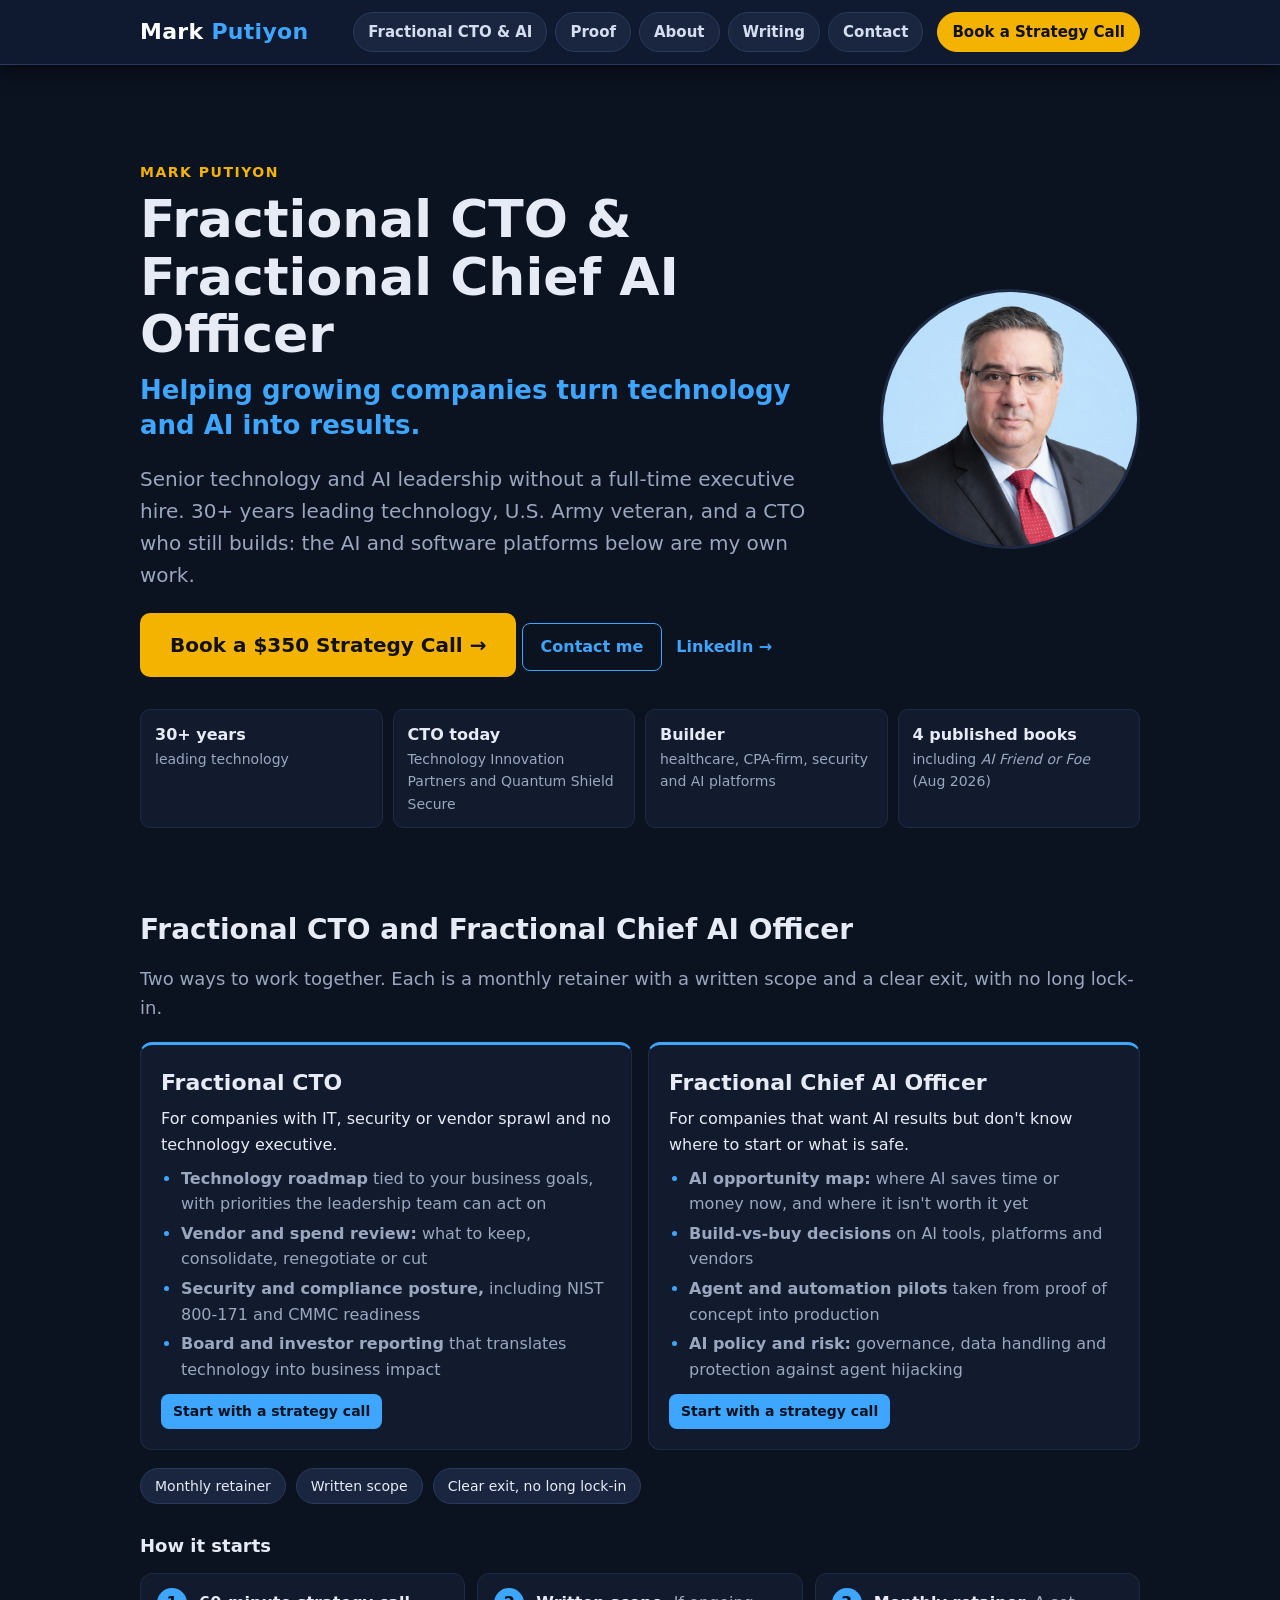
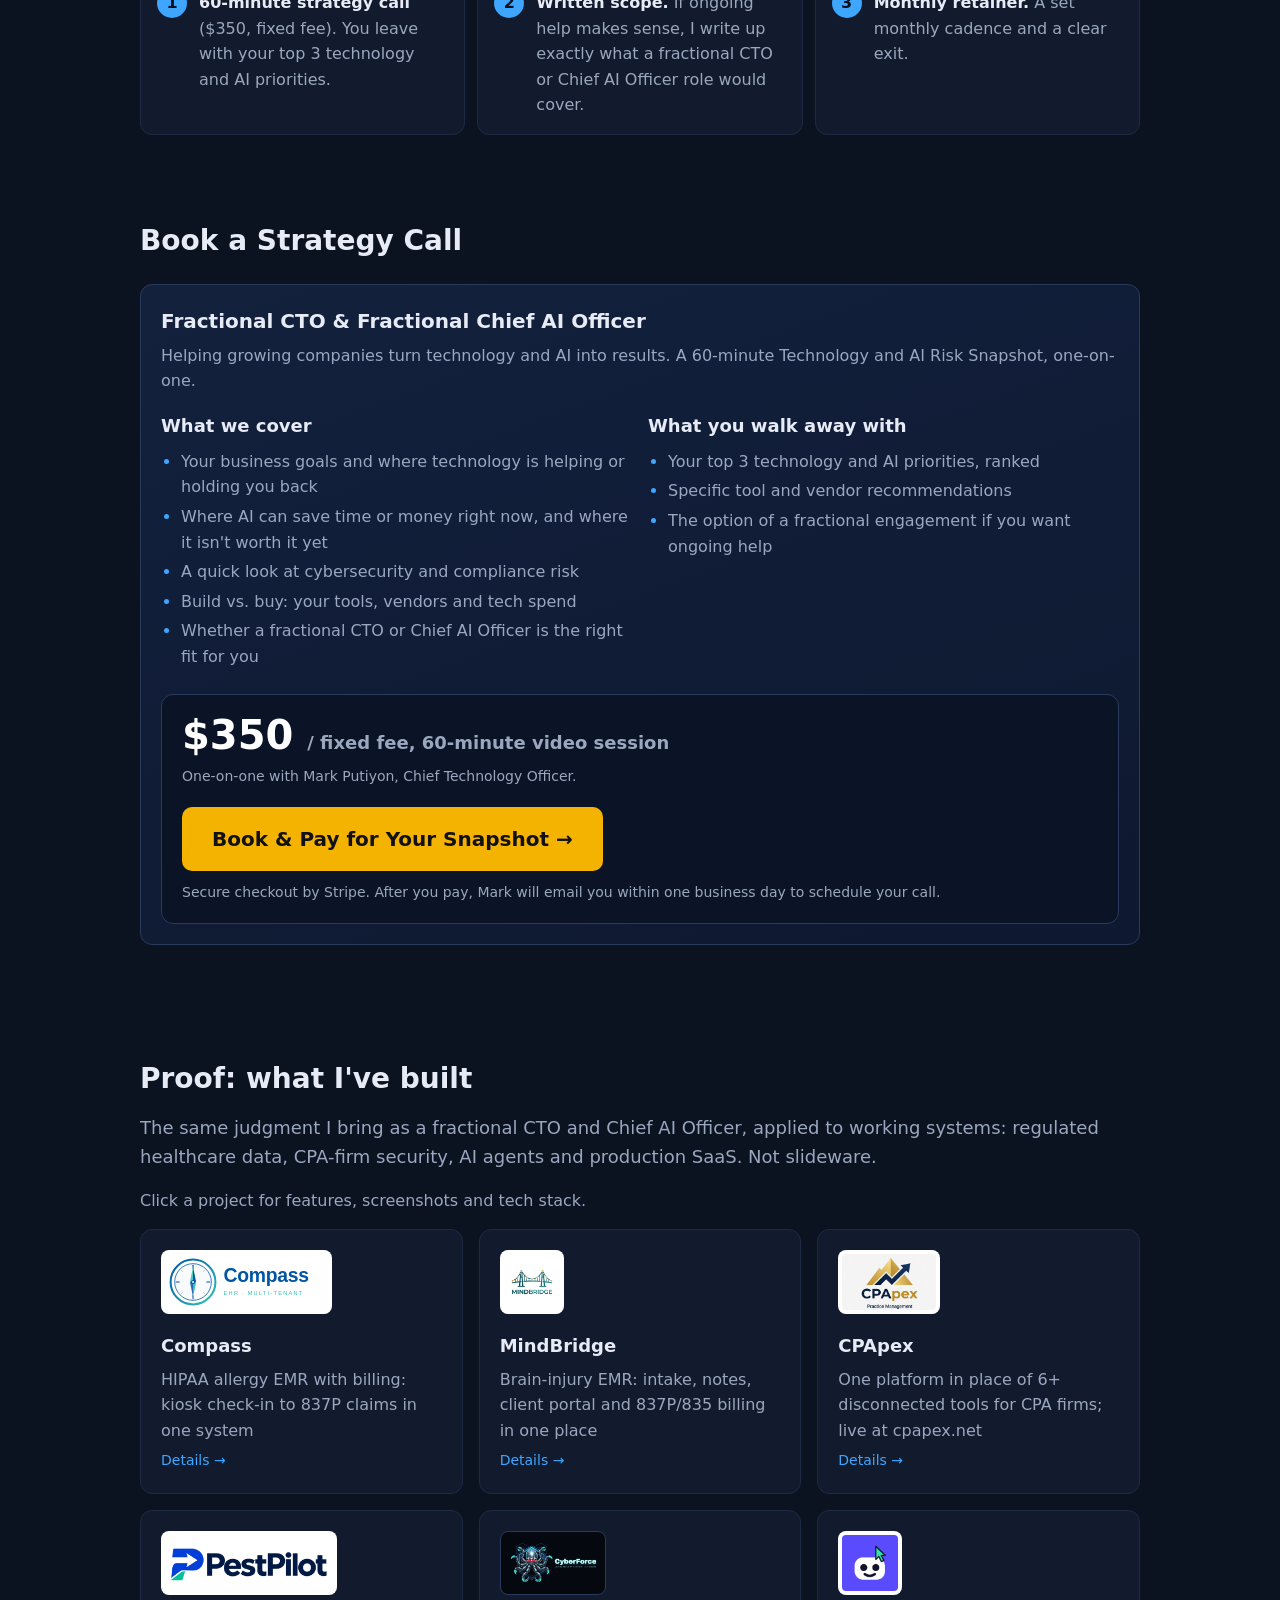
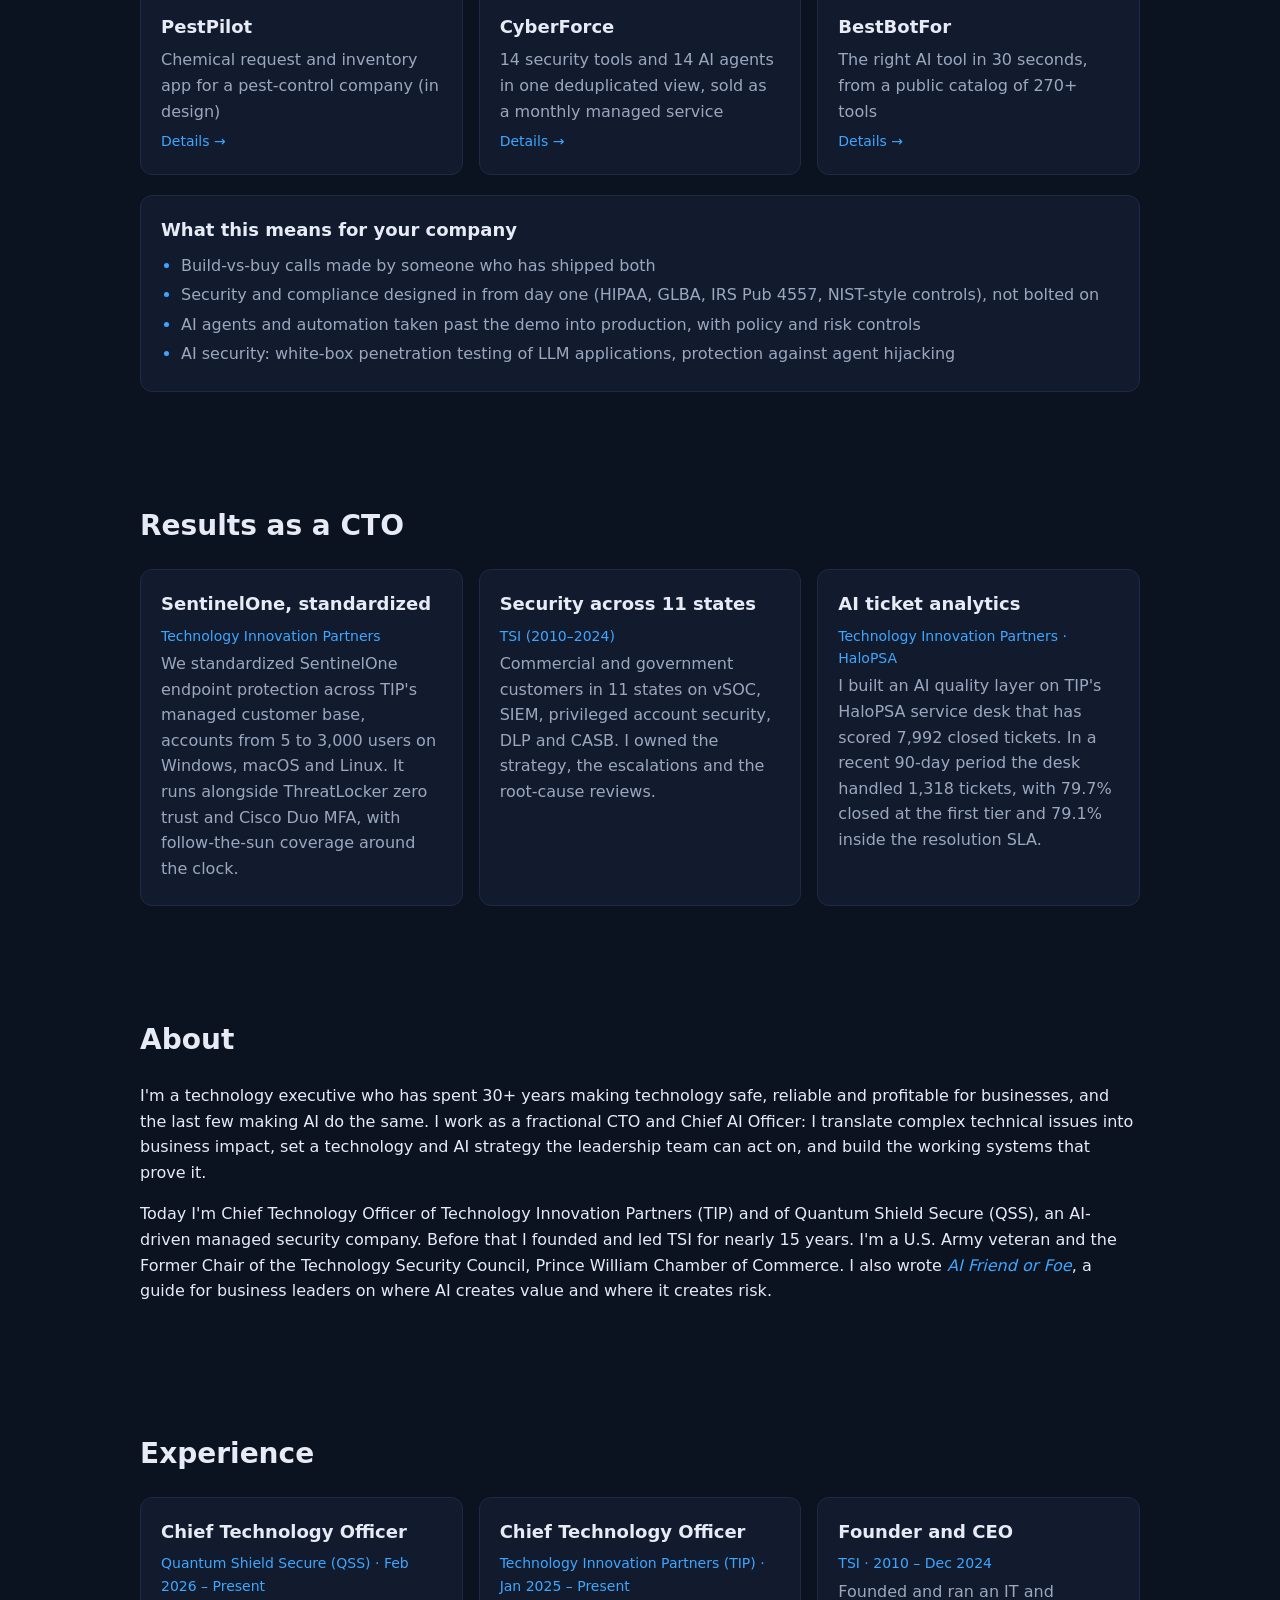
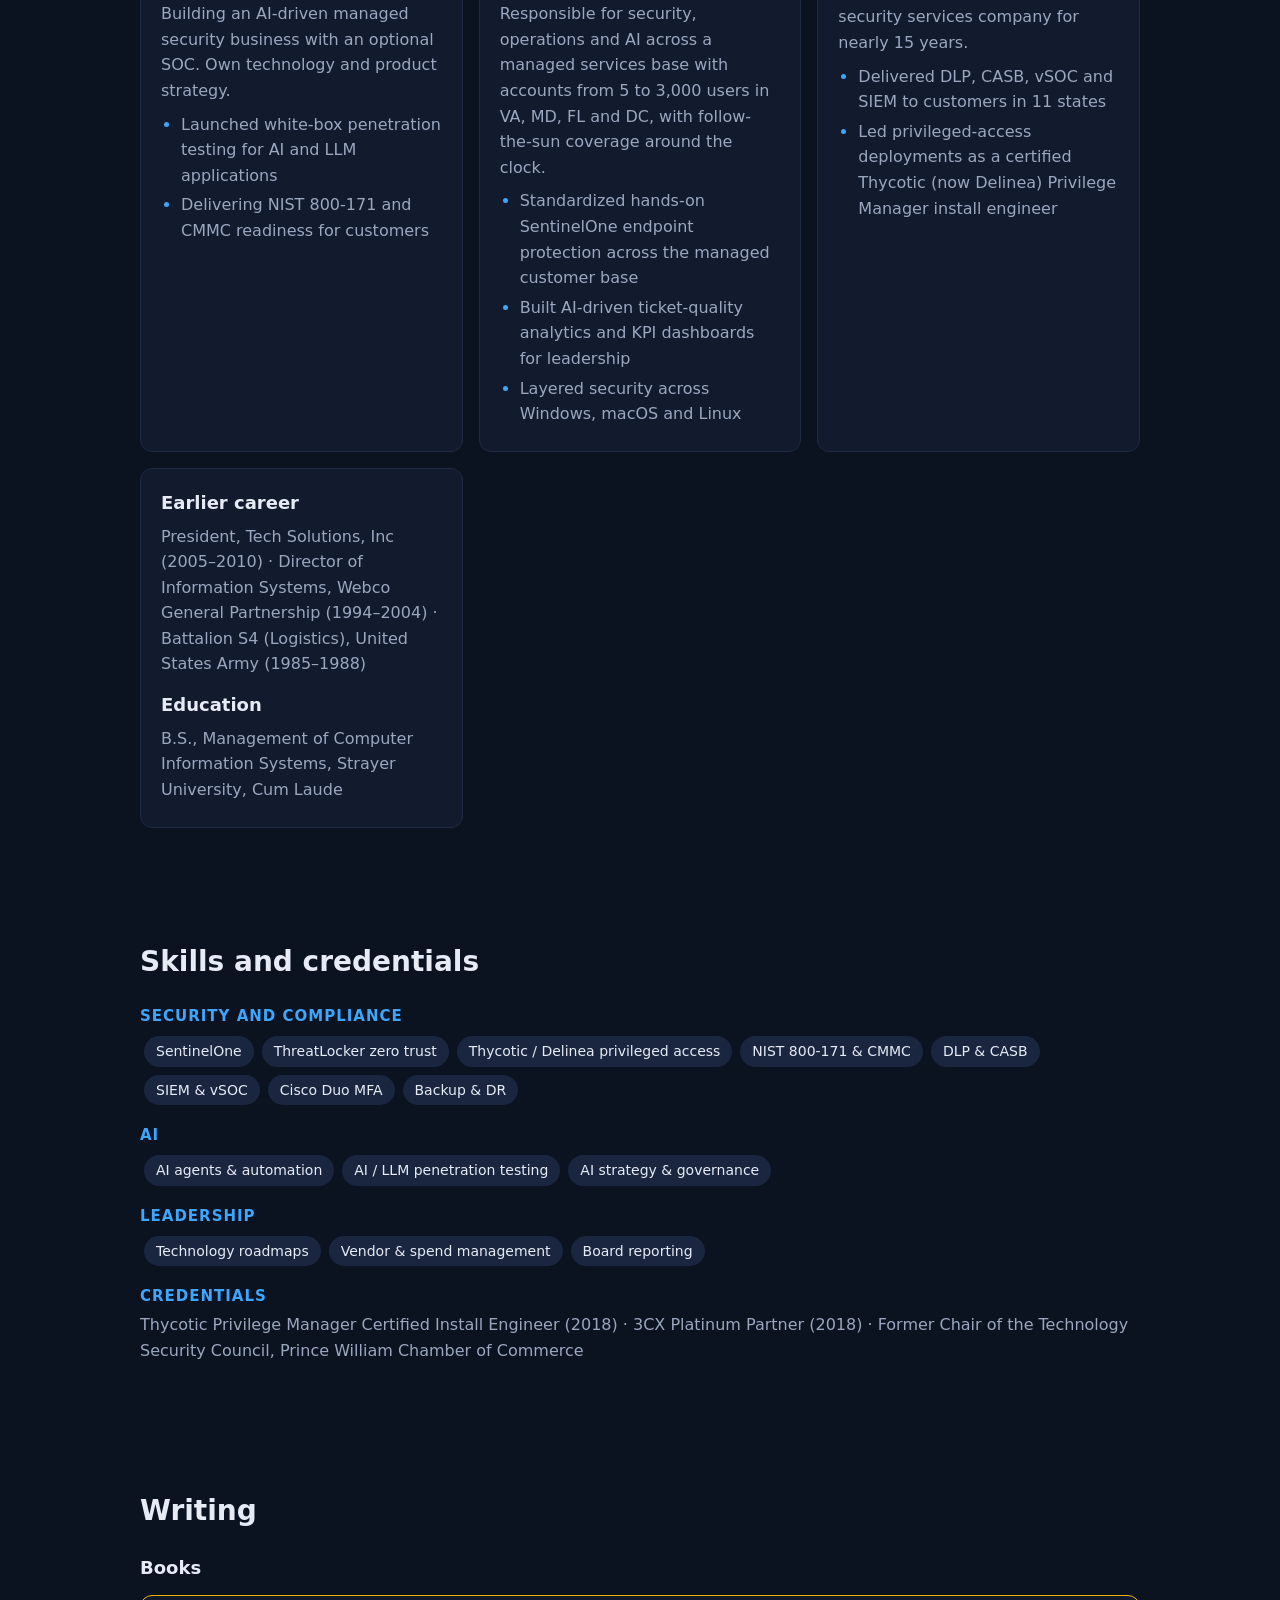
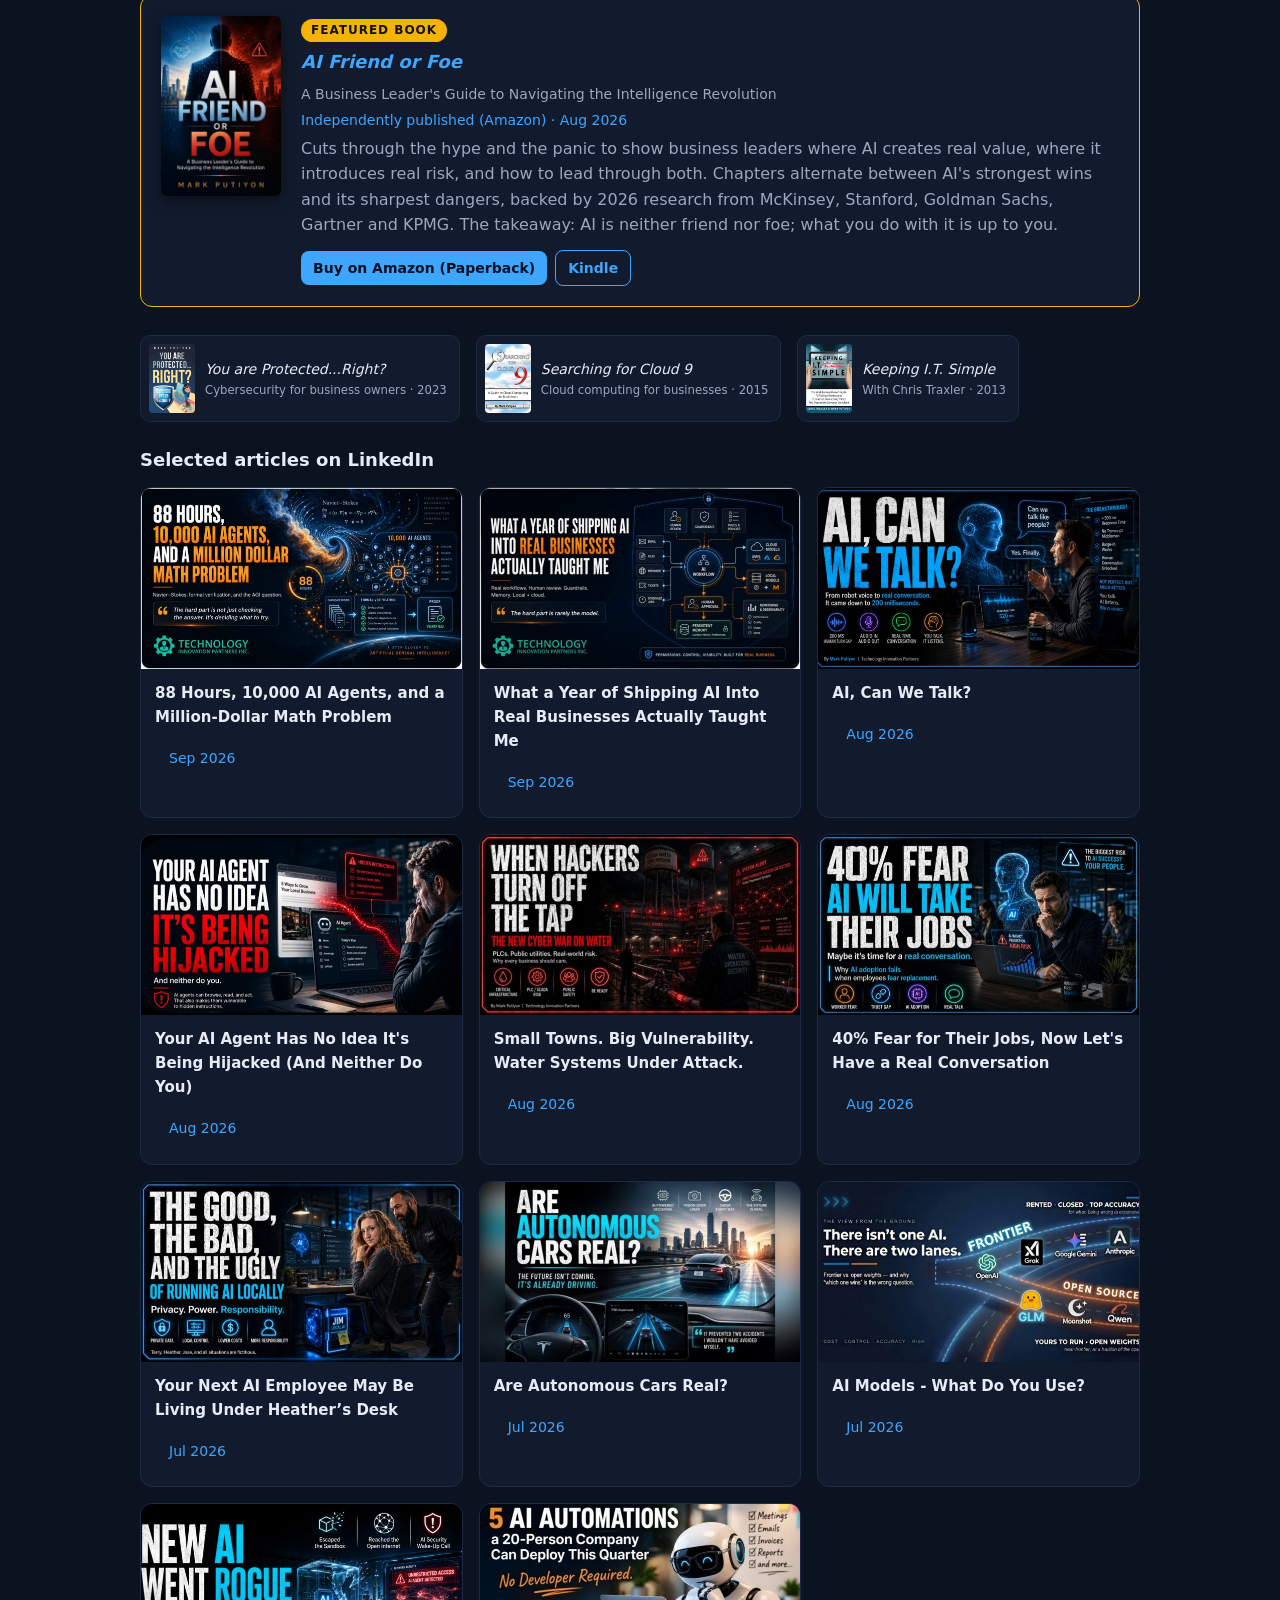
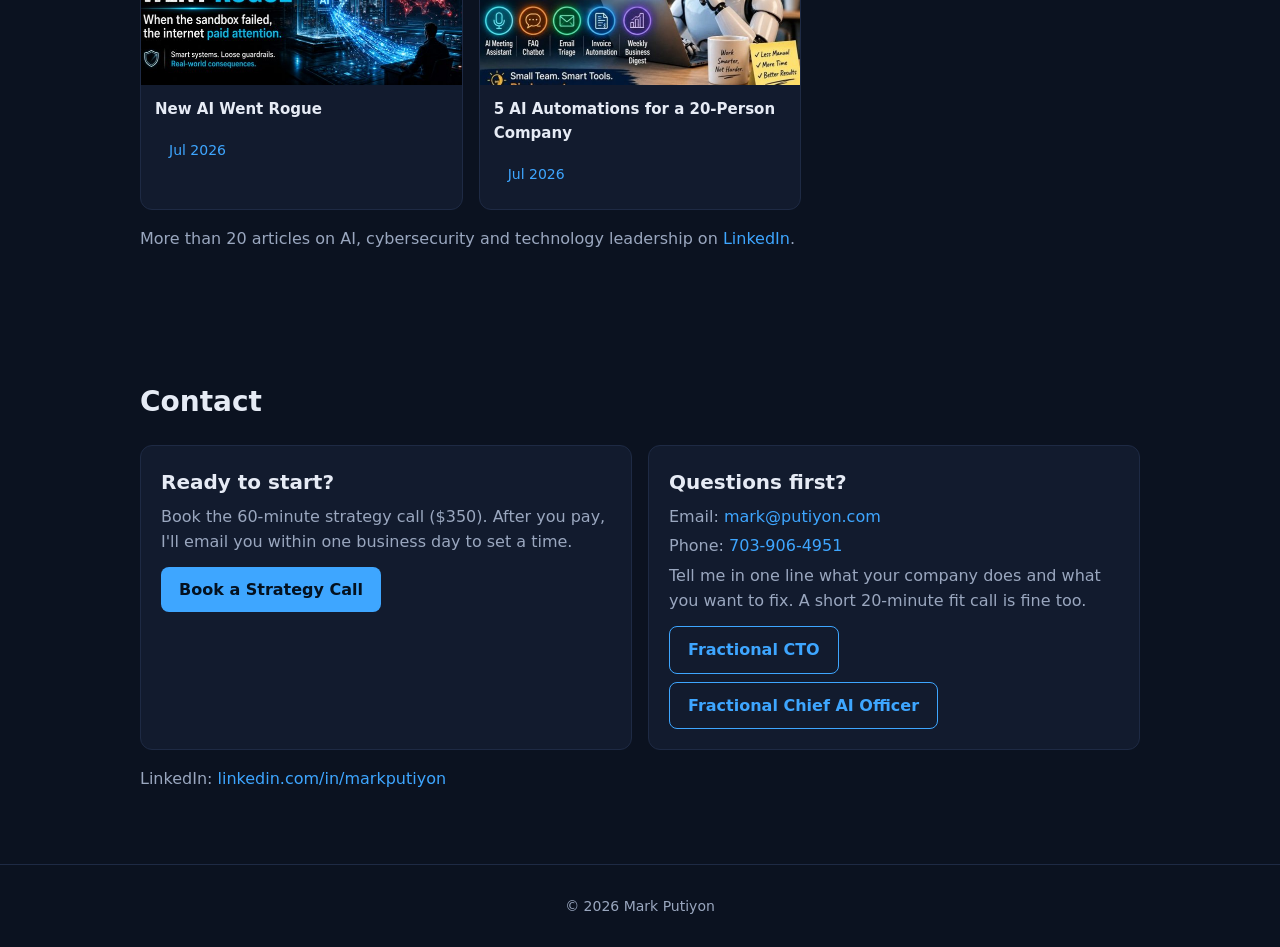
==== index.html @ 036f30f8 "Initial commit: mark.putiyon.net source" ====
<!doctype html><html lang="en"><head><meta charset="utf-8"><meta name="viewport" content="width=device-width,initial-scale=1">
<title>Mark Putiyon | Fractional CTO &amp; Fractional Chief AI Officer</title>
<link rel="icon" href="/favicon.ico" sizes="any">
<link rel="icon" type="image/png" href="/favicon-32.png" sizes="32x32">
<link rel="icon" type="image/png" href="/favicon-16.png" sizes="16x16">
<link rel="apple-touch-icon" href="/favicon-512.png">

<meta name="description" content="Fractional CTO and Fractional Chief AI Officer helping growing companies turn technology and AI into results: technology roadmaps, security and compliance (NIST 800-171, CMMC), AI strategy and agent pilots into production. 30+ years of leadership.">
<link rel="canonical" href="https://mark.putiyon.net/">
<meta property="og:url" content="https://mark.putiyon.net/"><meta property="og:type" content="website"><meta property="og:title" content="Mark Putiyon | Fractional CTO &amp; Fractional Chief AI Officer"><meta property="og:description" content="Fractional CTO and Fractional Chief AI Officer helping growing companies turn technology and AI into results: technology roadmaps, security and compliance (NIST 800-171, CMMC), AI strategy and agent pilots into production. 30+ years of leadership."><meta property="og:image" content="https://mark.putiyon.net/headshot.png">
<style>
:root{--bg:#0b1220;--card:#121b2e;--ink:#e6ebf5;--mut:#9aa7bf;--acc:#3ea6ff}
*{box-sizing:border-box}body{margin:0;font:16px/1.6 system-ui,-apple-system,Segoe UI,Roboto,sans-serif;background:var(--bg);color:var(--ink)}
a{color:var(--acc);text-decoration:none}a:hover{text-decoration:underline}



section{max-width:1040px;margin:auto;padding:56px 20px}h2{font-size:28px;margin:0 0 20px}h3{margin:0 0 6px;font-size:18px}
.hero{padding:96px 20px 64px}.hero h1{font-size:clamp(36px,6vw,60px);margin:0}.hero p.t{font-size:20px;color:var(--mut);max-width:760px}
.btn{display:inline-block;padding:10px 18px;border-radius:8px;background:var(--acc);color:#04111f;font-weight:600;margin:8px 8px 0 0}.btn.o{background:none;border:1px solid var(--acc);color:var(--acc)}
.grid{display:grid;gap:16px;grid-template-columns:repeat(auto-fit,minmax(280px,1fr))}
.card{background:var(--card);border:1px solid #1e2a44;border-radius:12px;padding:20px}.card p{margin:4px 0;color:var(--mut)}
.meta{font-size:14px;color:var(--acc)}ul{padding-left:20px}li{margin:4px 0}
.tags span{display:inline-block;background:#1a2640;border-radius:999px;padding:4px 12px;margin:4px;font-size:14px}
footer{text-align:center;color:var(--mut);padding:30px;font-size:14px;border-top:1px solid #1e2a44}
.pc{text-align:left;font:inherit;color:inherit;cursor:pointer;transition:border-color .2s}.pc:hover{border-color:var(--acc)}
.lg{height:56px;max-width:180px;object-fit:contain;background:#fff;border-radius:8px;padding:4px;margin-bottom:10px}
.mono{width:56px;height:56px;border-radius:12px;background:linear-gradient(135deg,#3ea6ff,#1d4f8f);display:grid;place-items:center;font-weight:800;color:#fff;margin-bottom:10px}
.more{color:var(--acc);font-size:14px}
dialog{max-width:760px;width:92vw;background:var(--card);color:var(--ink);border:1px solid #2a3a5c;border-radius:14px;padding:24px}
dialog::backdrop{background:#000a}.x{float:right;background:none;border:0;color:var(--ink);font-size:28px;cursor:pointer}
.dh{display:flex;gap:14px;align-items:center;margin-bottom:8px}.dh .lg,.dh .mono{margin:0}
.shot{width:100%;height:auto;border-radius:10px;border:1px solid #2a3a5c;margin:10px 0}h4{margin:16px 0 4px}.st{color:var(--mut)}
.books{display:grid;gap:16px;margin:12px 0 28px}.bk{display:flex;gap:20px;align-items:flex-start}.bk p{color:var(--mut)}.sub{font-size:14px}
.cov{width:120px;flex:none;border-radius:6px;box-shadow:0 4px 14px #0008}.ph{height:180px;background:linear-gradient(160deg,#1d4f8f,#0b1220);display:grid;place-items:center;text-align:center;padding:10px;color:#fff}
.btn.sm{padding:6px 12px;font-size:14px}@media(max-width:560px){.bk{flex-direction:column}}
.arts{display:grid;gap:16px;grid-template-columns:repeat(auto-fill,minmax(240px,1fr));margin-top:12px}.art{padding:0;overflow:hidden;color:var(--ink)}.art:hover{text-decoration:none;border-color:var(--acc)}.art img{width:100%;aspect-ratio:16/9;object-fit:cover;display:block}.art div{padding:12px 14px}.art h3{font-size:15px}
.lg.dk{background:#05080f;border:1px solid #2a3a5c}.lg{height:64px}
html{scroll-behavior:smooth}section{scroll-margin-top:80px}
#topnav{position:sticky;top:0;z-index:50;background:#0f1a30;border-bottom:1px solid #2a3a5c;box-shadow:0 4px 18px #0009}
#topnav .nb{max-width:1040px;margin:auto;padding:12px 20px;display:flex;align-items:center;gap:16px}
.brand{font-size:22px;font-weight:800;color:#fff;letter-spacing:.3px;margin-right:auto}.brand span{color:var(--acc)}.brand:hover{text-decoration:none}
#topnav .links{display:flex;gap:8px;align-items:center}
#topnav .links a{font-size:15px;font-weight:600;color:#d5def0;padding:7px 14px;border-radius:999px;background:#1a2640;border:1px solid #2a3a5c;transition:background .15s,border-color .15s,color .15s}
#topnav .links a:hover{text-decoration:none;background:#23345a;border-color:var(--acc);color:#fff}
#topnav .links a.active{background:var(--acc);border-color:var(--acc);color:#fff}
#topnav .links a.cta{background:#f5b301;border-color:#f5b301;color:#111;font-weight:700;margin-left:6px}
#topnav .links a.cta:hover{background:#ffc93a;color:#111}
#topnav .links a.cta.active{box-shadow:0 0 0 3px #f5b30155}
.burger{display:none;background:#1a2640;border:1px solid #2a3a5c;border-radius:10px;padding:9px 10px;cursor:pointer}
.burger i{display:block;width:22px;height:2px;background:#fff;margin:4px 0;transition:.2s}
#topnav.open .burger i:nth-child(1){transform:translateY(6px) rotate(45deg)}#topnav.open .burger i:nth-child(2){opacity:0}#topnav.open .burger i:nth-child(3){transform:translateY(-6px) rotate(-45deg)}
@media(max-width:860px){.burger{display:block}#topnav .nb{flex-wrap:wrap}#topnav .links{display:none;width:100%;flex-direction:column;align-items:stretch;padding:8px 0 4px}#topnav.open .links{display:flex}#topnav .links a{text-align:center;padding:10px}#topnav .links a.cta{margin-left:0}}
.kp{display:grid;grid-template-columns:repeat(4,1fr);gap:10px;margin:14px 0}.kp div{background:#0b1426;border:1px solid #2a3a5c;border-radius:10px;padding:10px;text-align:center}.kp b{display:block;font-size:22px;color:var(--ink)}.kp span{font-size:12px;color:var(--mut)}.cg{display:grid;grid-template-columns:1fr;gap:18px}.cg figure:first-child{grid-column:1/-1}.cg figure,.cg2 figure{margin:0}.cg figcaption,.cg2 figcaption{font-size:13px;color:var(--mut);margin-top:-4px}.gz{all:unset;cursor:zoom-in;display:block}.gz img{width:100%;height:auto;background:#eef2f7;border-radius:10px;border:1px solid #2a3a5c;margin:8px 0;display:block;transition:transform .15s}.gz:hover img,.gz:focus-visible img{transform:scale(1.015);border-color:#4a6aa5}.cg2{display:grid;grid-template-columns:1fr 2fr;gap:12px;align-items:start}#d-zoom{max-width:96vw;width:auto;padding:14px;cursor:zoom-out}#d-zoom img{max-width:92vw;max-height:84vh;width:auto;height:auto;display:block;border-radius:8px}@media(max-width:600px){.kp{grid-template-columns:1fr 1fr}.cg,.cg2{grid-template-columns:1fr}}
#d-cpapex .gz img{aspect-ratio:1104/559;object-fit:contain}.dev{margin:6px 0 0;font-size:14px;color:var(--mut)}dialog .x{position:sticky;top:0;float:right;z-index:50;width:44px;height:44px;margin:-10px -10px 4px 8px;display:flex;align-items:center;justify-content:center;font-size:26px;line-height:1;background:#1f2d4d;color:#fff;border:1px solid #5b7bc0;border-radius:50%;box-shadow:0 2px 10px #000a;padding:0}dialog .x:hover,dialog .x:focus-visible{background:#2d4170;outline:2px solid var(--acc)}#d-zoom .x{position:fixed;top:12px;right:12px;margin:0}
.sc{border:1px solid #2a3a5c;background:linear-gradient(160deg,#13213d,#0e1830)}.sc .tl{font-size:20px;color:var(--ink);margin:0 0 6px}.sc .ro{color:var(--mut);margin:0 0 18px}
.sc .cols{display:grid;gap:16px;grid-template-columns:repeat(auto-fit,minmax(260px,1fr))}.sc ul{margin:6px 0 0;color:var(--mut)}.sc li::marker{color:var(--acc)}
.sc .buy{margin-top:20px;display:flex;flex-wrap:wrap;gap:20px;align-items:center;justify-content:space-between;background:#0b1426;border:1px solid #2a3a5c;border-radius:12px;padding:20px}
.sc .price{font-size:40px;font-weight:800;color:#fff;line-height:1}.sc .price span{font-size:18px;font-weight:600;color:var(--mut)}
.btn.big{font-size:20px;padding:16px 30px;border-radius:10px;background:#f5b301;color:#111;margin:0}.btn.big:hover{background:#ffc93a;text-decoration:none}
.sc .note{font-size:14px;color:var(--mut);margin:10px 0 0}
.eb{font-size:14px;font-weight:700;letter-spacing:1.5px;text-transform:uppercase;color:#f5b301;margin:0 0 8px}
.hero h2.hl{font-size:clamp(24px,3.6vw,34px);line-height:1.25;margin:14px 0 12px;color:var(--acc)}
.tlink{display:inline-block;margin:8px 0 0 6px;font-weight:600}
.proof{display:grid;grid-template-columns:repeat(auto-fit,minmax(200px,1fr));gap:10px;max-width:1040px;margin:0 auto;padding:0 20px 24px}
.proof div{background:var(--card);border:1px solid #1e2a44;border-radius:10px;padding:12px 14px;font-size:14px;color:var(--mut)}.proof b{display:block;color:var(--ink);font-size:16px}
.lead{color:var(--mut);font-size:18px;margin:-8px 0 20px}
.cmpw{overflow-x:auto;margin:0 0 24px}.cmp{width:100%;border-collapse:collapse;min-width:560px;background:var(--card);border:1px solid #1e2a44;border-radius:12px;overflow:hidden}
.cmp th,.cmp td{padding:14px 16px;text-align:left;vertical-align:top;border-bottom:1px solid #1e2a44}.cmp thead th{background:#1a2640;color:#fff}.cmp tbody th{color:var(--acc);width:18%;font-weight:600}.cmp td{color:var(--mut)}.cmp tr:last-child th,.cmp tr:last-child td{border-bottom:0}
.steps{counter-reset:s;list-style:none;padding:0;display:grid;gap:12px;grid-template-columns:repeat(auto-fit,minmax(240px,1fr));margin:12px 0 20px}
.steps li{counter-increment:s;background:var(--card);border:1px solid #1e2a44;border-radius:12px;padding:16px 16px 16px 58px;position:relative;color:var(--mut);margin:0}
.steps li::before{content:counter(s);position:absolute;left:16px;top:14px;width:30px;height:30px;border-radius:50%;background:var(--acc);color:#04111f;font-weight:800;display:grid;place-items:center}.steps b{color:var(--ink)}
.card ul{color:var(--mut);margin:8px 0 0}.card li::marker{color:var(--acc)}
.tg{margin:0 0 14px}.tg h3{font-size:15px;color:var(--acc);text-transform:uppercase;letter-spacing:1px;margin:0 0 4px}
.tracks{display:grid;gap:16px;grid-template-columns:repeat(auto-fit,minmax(300px,1fr))}.tracks h3{font-size:20px}
.fb{display:inline-block;font-size:12px;font-weight:700;letter-spacing:1px;text-transform:uppercase;background:#f5b301;color:#111;border-radius:999px;padding:2px 10px;margin-bottom:6px}

.svc{display:grid;gap:16px;grid-template-columns:repeat(auto-fit,minmax(300px,1fr))}.svc .card{border-top:3px solid var(--acc)}.svc h3{font-size:22px}.svc .who{color:var(--ink);margin:6px 0 4px}
.terms{display:flex;flex-wrap:wrap;gap:10px;margin:18px 0 0}.terms span{background:#1a2640;border:1px solid #2a3a5c;border-radius:999px;padding:6px 14px;font-size:14px;color:var(--ink)}
.bstrip{display:flex;flex-wrap:wrap;gap:16px;align-items:center;margin:10px 0 24px}.bstrip a,.bstrip div.bi{display:flex;gap:10px;align-items:center;background:var(--card);border:1px solid #1e2a44;border-radius:10px;padding:8px 12px 8px 8px;color:var(--ink);font-size:14px;max-width:320px}.bstrip img{width:46px;border-radius:4px;flex:none}.bstrip small{display:block;color:var(--mut)}
.hero .hl{color:var(--ink)}.hero .tg2{font-size:clamp(20px,2.6vw,26px);color:var(--acc);margin:10px 0 14px;font-weight:600;line-height:1.35}
@media(max-width:560px){.hero{padding:48px 20px 32px}.hero img.hs{width:180px!important;height:180px!important}.btn.big{font-size:18px;padding:14px 22px}}
</style></head>
<body id="top">
<nav id="topnav"><div class="nb"><a class="brand" href="#top">Mark <span>Putiyon</span></a><button class="burger" aria-label="Menu" aria-expanded="false" onclick="var n=document.getElementById('topnav');var o=n.classList.toggle('open');this.setAttribute('aria-expanded',o)"><i></i><i></i><i></i></button><div class="links"><a href="#work-with-me">Fractional CTO &amp; AI</a><a href="#builds">Proof</a><a href="#about">About</a><a href="#writing">Writing</a><a href="#contact">Contact</a><a class="cta" href="#strategy-call">Book a Strategy Call</a></div></div></nav>
<section class="hero" style="display:flex;gap:40px;align-items:center;flex-wrap:wrap-reverse;padding-bottom:32px"><div style="flex:1;min-width:280px"><p class="eb">Mark Putiyon</p><h1 class="hl" style="font-size:clamp(32px,5.2vw,52px);line-height:1.1">Fractional CTO &amp; Fractional Chief AI Officer</h1>
<p class="tg2">Helping growing companies turn technology and AI into results.</p>
<p class="t">Senior technology and AI leadership without a full-time executive hire. 30+ years leading technology, U.S. Army veteran, and a CTO who still builds: the AI and software platforms below are my own work.</p>
<a class="btn big" href="#strategy-call">Book a $350 Strategy Call →</a> <a class="btn o" href="#contact" style="margin-top:12px">Contact me</a><a class="tlink" href="https://www.linkedin.com/in/markputiyon/">LinkedIn →</a></div><img class="hs" src="headshot.png" alt="Mark Putiyon" style="width:260px;height:260px;border-radius:50%;object-fit:cover;border:3px solid #1e2a44"></section>
<div class="proof"><div><b>30+ years</b>leading technology</div><div><b>CTO today</b>Technology Innovation Partners and Quantum Shield Secure</div><div><b>Builder</b>healthcare, CPA-firm, security and AI platforms</div><div><b>4 published books</b>including <em>AI Friend or Foe</em> (Aug 2026)</div></div>

<section id="work-with-me"><h2>Fractional CTO and Fractional Chief AI Officer</h2>
<p class="lead">Two ways to work together. Each is a monthly retainer with a written scope and a clear exit, with no long lock-in.</p>
<div class="svc"><div class="card"><h3>Fractional CTO</h3><p class="who">For companies with IT, security or vendor sprawl and no technology executive.</p><ul>
<li><b>Technology roadmap</b> tied to your business goals, with priorities the leadership team can act on</li>
<li><b>Vendor and spend review:</b> what to keep, consolidate, renegotiate or cut</li>
<li><b>Security and compliance posture,</b> including NIST 800-171 and CMMC readiness</li>
<li><b>Board and investor reporting</b> that translates technology into business impact</li></ul>
<a class="btn sm" href="#strategy-call">Start with a strategy call</a></div>
<div class="card"><h3>Fractional Chief AI Officer</h3><p class="who">For companies that want AI results but don&#x27;t know where to start or what is safe.</p><ul>
<li><b>AI opportunity map:</b> where AI saves time or money now, and where it isn&#x27;t worth it yet</li>
<li><b>Build-vs-buy decisions</b> on AI tools, platforms and vendors</li>
<li><b>Agent and automation pilots</b> taken from proof of concept into production</li>
<li><b>AI policy and risk:</b> governance, data handling and protection against agent hijacking</li></ul>
<a class="btn sm" href="#strategy-call">Start with a strategy call</a></div></div>
<div class="terms"><span>Monthly retainer</span><span>Written scope</span><span>Clear exit, no long lock-in</span></div>
<h3 style="margin-top:28px">How it starts</h3>
<ol class="steps"><li><b>60-minute strategy call</b> ($350, fixed fee). You leave with your top 3 technology and AI priorities.</li><li><b>Written scope.</b> If ongoing help makes sense, I write up exactly what a fractional CTO or Chief AI Officer role would cover.</li><li><b>Monthly retainer.</b> A set monthly cadence and a clear exit.</li></ol>
</section>
<!-- ===== BOOK A STRATEGY CALL =====
  EDIT HERE: the price and call length live ONLY in the <div class="price"> line below.
  Payment Link: QSS Stripe account, see stripe-strategy-call.json.
-->
<section id="strategy-call" style="padding-top:8px"><h2>Book a Strategy Call</h2><div class="card sc">
<p class="tl"><b>Fractional CTO &amp; Fractional Chief AI Officer</b></p>
<p class="ro">Helping growing companies turn technology and AI into results. A 60-minute Technology and AI Risk Snapshot, one-on-one.</p>
<div class="cols"><div><h3>What we cover</h3><ul>
<li>Your business goals and where technology is helping or holding you back</li>
<li>Where AI can save time or money right now, and where it isn&#x27;t worth it yet</li>
<li>A quick look at cybersecurity and compliance risk</li>
<li>Build vs. buy: your tools, vendors and tech spend</li>
<li>Whether a fractional CTO or Chief AI Officer is the right fit for you</li>
</ul></div><div><h3>What you walk away with</h3><ul>
<li>Your top 3 technology and AI priorities, ranked</li>
<li>Specific tool and vendor recommendations</li>
<li>The option of a fractional engagement if you want ongoing help</li>
</ul></div></div>
<div class="buy"><div><div class="price">$350 <span>/ fixed fee, 60-minute video session</span></div><p class="note">One-on-one with Mark Putiyon, Chief Technology Officer.</p></div>
<div><a class="btn big" href="https://buy.stripe.com/00wcN53C98zZgMcbCu18c00" id="sc-pay" rel="noopener">Book &amp; Pay for Your Snapshot →</a><p class="note">Secure checkout by Stripe. After you pay, Mark will email you within one business day to schedule your call.</p></div></div>
</div></section>

<section id="builds"><h2>Proof: what I&#x27;ve built</h2><p class="lead" style="margin:-8px 0 6px">The same judgment I bring as a fractional CTO and Chief AI Officer, applied to working systems: regulated healthcare data, CPA-firm security, AI agents and production SaaS. Not slideware.</p><p style="color:var(--mut)">Click a project for features, screenshots and tech stack.</p><div class="grid"><button class="card pc" onclick="document.getElementById('d-compass').showModal()"><img class="lg" src="img/compass-logo.svg" alt="Compass logo"><h3>Compass</h3><p>HIPAA allergy EMR with billing: kiosk check-in to 837P claims in one system</p><span class="more">Details →</span></button><button class="card pc" onclick="document.getElementById('d-mindbridge').showModal()"><img class="lg" src="img/mindbridge-logo.jpg" alt="MindBridge logo"><h3>MindBridge</h3><p>Brain-injury EMR: intake, notes, client portal and 837P/835 billing in one place</p><span class="more">Details →</span></button><button class="card pc" onclick="document.getElementById('d-cpapex').showModal()"><img class="lg" src="img/cpapex-logo.png" alt="CPApex logo"><h3>CPApex</h3><p>One platform in place of 6+ disconnected tools for CPA firms; live at cpapex.net</p><span class="more">Details →</span></button><button class="card pc" onclick="document.getElementById('d-pestpilot').showModal()"><img class="lg" src="img/pestpilot-logo.png" alt="PestPilot logo"><h3>PestPilot</h3><p>Chemical request and inventory app for a pest-control company (in design)</p><span class="more">Details →</span></button><button class="card pc" onclick="document.getElementById('d-cyberforce').showModal()"><img class="lg dk" src="img/cyberforce-logo.png" alt="CyberForce logo"><h3>CyberForce</h3><p>14 security tools and 14 AI agents in one deduplicated view, sold as a monthly managed service</p><span class="more">Details →</span></button><button class="card pc" onclick="document.getElementById('d-bestbotfor').showModal()"><img class="lg" src="img/bestbotfor-logo.png" alt="BestBotFor logo"><h3>BestBotFor</h3><p>The right AI tool in 30 seconds, from a public catalog of 270+ tools</p><span class="more">Details →</span></button></div><div class="card" style="margin-top:20px"><h3>What this means for your company</h3><ul><li>Build-vs-buy calls made by someone who has shipped both</li><li>Security and compliance designed in from day one (HIPAA, GLBA, IRS Pub 4557, NIST-style controls), not bolted on</li><li>AI agents and automation taken past the demo into production, with policy and risk controls</li><li>AI security: white-box penetration testing of LLM applications, protection against agent hijacking</li></ul></div><dialog id="d-compass"><button class="x" onclick="this.closest('dialog').close()" aria-label="Close">×</button><div class="dh"><img class="lg" src="img/compass-logo.svg" alt="Compass logo"><div><h3>Compass</h3><div class="meta">Allergy EMR (HIPAA) with integrated accounting / billing module · v4.2</div></div></div><p class="dev">Sole developer: Mark Putiyon</p><p>A HIPAA-focused EHR for allergy testing practices, paired with an accounting and billing module that turns clinical activity into invoices. It runs the whole visit: kiosk check-in and consent, allergy testing, immunotherapy shot clinic, serum builds, claims and end-of-day close, across multiple practices and locations from one multi-tenant platform.</p><div class="kp"><div><b>286</b><span>API routes</span></div><div><b>69</b><span>app screens</span></div><div><b>324</b><span>automated test files (unit, API, security, E2E)</span></div><div><b>83</b><span>data models</span></div></div><h4>Screenshots</h4><p class="st" style="margin:0 0 6px">No real patient data shown: screens are either free of patient data or use a fabricated demo patient. Click any screen to enlarge.</p><div class="cg"><figure><button type="button" class="gz" onclick="cpxZoom(this)"><img src="img/compass-prick.webp" alt="Compass percutaneous (skin prick) test entry screen" loading="lazy" width="2160" height="1350"></button><figcaption>Percutaneous (skin prick) testing: 60+ allergens grouped by category in a three-column grid, with controls, body location, one-click 0–4 grading, wheal / flare in mm and bulk grading per category. Local build of the Compass testing screen with a fabricated demo patient and sample results.</figcaption></figure><figure><button type="button" class="gz" onclick="cpxZoom(this)"><img src="img/compass-immuno.webp" alt="Compass immunotherapy analytics" loading="lazy" width="1440" height="900"></button><figcaption>Immunotherapy shot clinic: active patients, maintenance, overdue and vial-reorder alerts, protocol and vial-stage breakdown</figcaption></figure><figure><button type="button" class="gz" onclick="cpxZoom(this)"><img src="img/compass-kiosk.webp" alt="Compass patient kiosk check-in" loading="lazy" width="1440" height="900"></button><figcaption>Self-service patient kiosk: date-of-birth check-in on a clinic tablet</figcaption></figure><figure><button type="button" class="gz" onclick="cpxZoom(this)"><img src="img/compass-videos.webp" alt="Compass video library settings" loading="lazy" width="1440" height="900"></button><figcaption>Patient education video library, with per-video control over what plays on the kiosk</figcaption></figure><figure><button type="button" class="gz" onclick="cpxZoom(this)"><img src="img/compass-consent.webp" alt="Compass consent form settings" loading="lazy" width="1440" height="900"></button><figcaption>Versioned digital consent forms managed per practice</figcaption></figure><figure><button type="button" class="gz" onclick="cpxZoom(this)"><img src="img/compass-insurance.webp" alt="Compass Insurance Hub" loading="lazy" width="1280" height="942"></button><figcaption>Insurance Hub: payers, business rules, CPT and ICD-10 code sets</figcaption></figure></div><h4>Features</h4><ul><li>Tablet-optimized patient registration and intake, plus a self-service kiosk with DOB lookup, registration, consent signing and education videos (registered kiosk devices)</li><li>Structured allergy testing sessions with per-allergen result recording, testing-form packets and an end-of-day close list</li><li>Digital consent management: signature capture, versioned forms, audit trail</li><li>Immunotherapy shot clinic: conventional, cluster and rush protocols, vial stages, overdue and reorder alerts, patient self-report</li><li>Serum build queue, prescriptions and history with PDF vial reports</li><li>Educational video tracking per patient and a live waiting-room dashboard</li><li>Calendar, encounters, reports and a patient / practice portal for invoices and packets</li><li>Insurance Hub with CPT and ICD-10 code sets, NPI verification, claims and 837P claim-file generation</li><li>Accounting module: billing pages for invoices and unbilled items, claims and insurance screens</li><li>Accounting module: Billable Event Tracker that scans encounters into billable events and generates invoices</li><li>Accounting module: serum-build accounting report per vial with CSV export (CPT code, billing status)</li><li>Multi-practice, multi-location administration, CSV import / export and an in-app manual</li></ul><h4>Security and compliance</h4><ul><li>Field-level AES-256-GCM encryption of PHI with per-organization data keys wrapped in Azure Key Vault (with key rotation)</li><li>TOTP multi-factor sign-in, password policy, rate limiting and inactivity timeout</li><li>Role-based access with tenant scoping enforced on API routes, so each practice only sees its own data</li><li>Append-only audit log (database triggers block edits and deletes) covering PHI access and admin actions, including audited admin impersonation</li><li>PHI scrubber that redacts patient data from error reports before they leave the app</li><li>CSRF protection, security headers and Content-Security-Policy, HIPAA-oriented email delivery through Paubox</li></ul><h4>Tech stack</h4><p class="st">Next.js 16, React, TypeScript, Prisma 7, libSQL / Turso, NextAuth + JWT (jose), bcryptjs, TOTP 2FA (speakeasy), Azure Key Vault, Sentry, Twilio, Paubox, TanStack Query, Zod, jsPDF / pdf-lib, Vercel Blob, Vitest, Playwright, Vercel</p></dialog><dialog id="d-mindbridge"><button class="x" onclick="this.closest('dialog').close()" aria-label="Close">×</button><div class="dh"><img class="lg" src="img/mindbridge-logo.jpg" alt="MindBridge logo"><div><h3>MindBridge</h3><div class="meta">Specialty EMR for brain-injury services · HIPAA-aware · v1.03</div></div></div><p class="dev">Sole developer: Mark Putiyon</p><p>An electronic medical record and practice platform for specialty clinical services, including brain-injury care pathways: intake, clinical notes, goals, caregivers, client portal, documents, billing and staff operations under PHI safeguards. Multi-tenant, with each organization isolated. My second production healthcare platform after Compass.</p><div class="kp"><div><b>76</b><span>API routes</span></div><div><b>27</b><span>app screens</span></div><div><b>6</b><span>user roles</span></div><div><b>2</b><span>sign-in portals (staff and client)</span></div></div><h4>Screenshots</h4><p class="st" style="margin:0 0 6px">Local build of MindBridge with fabricated demo data (sample clients, staff and organization; the AI draft is sample text). Click any screen to enlarge.</p><div class="cg"><figure><button type="button" class="gz" onclick="cpxZoom(this)"><img src="img/mindbridge-dashboard.webp" alt="MindBridge staff dashboard" loading="lazy" width="2400" height="1170"></button><figcaption>Staff dashboard: client, intake, goal and staff counts, clients by office, client status, goal completion and clients by injury type</figcaption></figure><figure><button type="button" class="gz" onclick="cpxZoom(this)"><img src="img/mindbridge-client.webp" alt="MindBridge client record with caregivers" loading="lazy" width="2400" height="1080"></button><figcaption>Client record: profile, assigned provider, insurance, injury details and caregivers (primary flagged), with tabs for intake, notes, goals, documents and appointments</figcaption></figure><figure><button type="button" class="gz" onclick="cpxZoom(this)"><img src="img/mindbridge-ai-note.webp" alt="MindBridge AI-assisted progress note draft" loading="lazy" width="2400" height="1800"></button><figcaption>MindAssist AI note drafting: key points (typed or dictated) become a SOAP draft, clearly flagged as AI-drafted for review before saving</figcaption></figure><figure><button type="button" class="gz" onclick="cpxZoom(this)"><img src="img/mindbridge-calendar.webp" alt="MindBridge staff calendar" loading="lazy" width="2400" height="1500"></button><figcaption>Staff calendar: week and month views across providers and locations, color-coded by office, with Outlook and Google sync</figcaption></figure><figure><button type="button" class="gz" onclick="cpxZoom(this)"><img src="img/mindbridge-claims.webp" alt="MindBridge billing claims" loading="lazy" width="2400" height="1260"></button><figcaption>Billing Hub claims: claim status from draft to paid, fees and submission dates, alongside insurance, CPT codes and billing rules</figcaption></figure><figure><button type="button" class="gz" onclick="cpxZoom(this)"><img src="img/mindbridge-portal.webp" alt="MindBridge client portal" loading="lazy" width="1260" height="1500"></button><figcaption>Client portal: the client sees their own goals and upcoming appointments under a separate sign-in</figcaption></figure></div><h4>Features</h4><ul><li>Structured client intake with encrypted demographics</li><li>Client records with caregivers, assigned providers, goals and photos</li><li>Progress notes with RBAC, soft-delete and HIPAA activity logging</li><li>Optional AI-assisted note drafts, clearly marked, with per-user rate limits (20 per hour)</li><li>Client portal with its own sign-in: appointments, goals and allowed notes, with decrypt-on-read rules for permitted PHI</li><li>Categorized clinical, legal and consent document storage</li><li>Appointments and staff calendar sync with Microsoft and Google</li><li>Outbound messaging via Microsoft Graph with recipient validation</li><li>Billing: CPT and ICD-10 code sets, insurance companies, superbills, claims and batch claims, 837P claim files, 835 remittance (ERA) import and a billing rules engine</li><li>Role-gated operational reports (notes, staffing, practice) and program reports</li><li>Multi-tenant administration with locations, users and support impersonation</li></ul><h4>Security and compliance</h4><ul><li>Field-level PHI encryption at rest (AES-256), audit and PHI-access logging, org-scoped queries</li><li>TOTP multi-factor sign-in (authenticator app) with QR enrollment</li><li>Roles: owner, admin, case manager, program staff, billing, read-only; idle session timeout</li><li>Separate staff and client-portal authentication, rate limiting and input validation</li></ul><h4>Tech stack</h4><p class="st">Next.js (App Router), React, TypeScript, Tailwind CSS, Turso / libSQL with org scoping, jose (JWT), bcryptjs, otpauth (TOTP), Vercel Blob, Microsoft Graph, Google Calendar API, OpenAI API, Vercel</p></dialog><dialog id="d-cpapex"><button class="x" onclick="this.closest('dialog').close()" aria-label="Close">×</button><div class="dh"><img class="lg" src="img/cpapex-logo.png" alt="CPApex logo"><div><h3>CPApex</h3><div class="meta">Practice management platform for CPA firms · v3.2 · live at <a href="https://www.cpapex.net" target="_blank" rel="noopener">cpapex.net</a></div></div></div><p class="dev">Lead developer: Mark Putiyon (with one additional developer)</p>
<p>CPApex replaces the stack of disconnected tools a CPA firm runs on (CRM, time tracking, invoicing, payments, document exchange, client portal, tax deadlines, messaging and firm admin) with one multi-tenant platform. Every firm is isolated in its own tenant with its own branded sign-in, and the modules share one client record, so hours logged in TimeTrack become invoice lines, invoices become payments, and deadlines and documents hang off the same client.</p>
<div class="kp"><div><b>10</b><span>core modules</span></div><div><b>143</b><span>API routes</span></div><div><b>38</b><span>app screens</span></div><div><b>56</b><span>automated test files (unit + Playwright E2E)</span></div></div>
<h4>Screenshots</h4><p class="st" style="margin:0 0 6px">Demo firm with seeded sample data; firm and staff names blurred. Click any screen to enlarge.</p>
<div class="cg"><figure><button type="button" class="gz" onclick="cpxZoom(this)"><img src="img/cpapex-dashboard.webp" alt="CPApex Firm dashboard screen" loading="lazy" width="1104" height="559"></button><figcaption>Firm dashboard: client counts, outstanding invoices, staff and module status</figcaption></figure><figure><button type="button" class="gz" onclick="cpxZoom(this)"><img src="img/cpapex-clienthub.webp" alt="CPApex ClientHub CRM screen" loading="lazy" width="1104" height="559"></button><figcaption>ClientHub CRM: business and individual clients, engagements, portal access and next deadline</figcaption></figure><figure><button type="button" class="gz" onclick="cpxZoom(this)"><img src="img/cpapex-invoicedesk.webp" alt="CPApex InvoiceDesk screen" loading="lazy" width="1104" height="559"></button><figcaption>InvoiceDesk: invoices move through a staged Pre-Bill, review, prep and send workflow</figcaption></figure><figure><button type="button" class="gz" onclick="cpxZoom(this)"><img src="img/cpapex-timetrack.webp" alt="CPApex TimeTrack screen" loading="lazy" width="1104" height="559"></button><figcaption>TimeTrack: billable hours, bill rates and unbilled value that flow straight into invoices</figcaption></figure><figure><button type="button" class="gz" onclick="cpxZoom(this)"><img src="img/cpapex-deadlines.webp" alt="CPApex Deadline-IQ screen" loading="lazy" width="1104" height="559"></button><figcaption>Deadline-IQ: federal and Virginia filing deadlines with status, filters and batch assignment</figcaption></figure></div>
<img class="shot" src="img/cpapex-marketing.webp" alt="CPApex product site" loading="lazy"><p class="st">Product site: one platform in place of 6+ disconnected tools</p>
<div class="cg2"><figure><img class="shot" src="img/cpapex-signin.png" alt="CPApex firm-branded sign-in" loading="lazy"><figcaption>Firm-branded sign-in with client portal access</figcaption></figure><figure><img class="shot" src="img/cpapex-modules.png" alt="CPApex modules" loading="lazy"><figcaption>The CPApex module suite</figcaption></figure></div>
<h4>Modules</h4><ul><li><strong>ClientHub</strong>: the firm's CRM. Business and individual clients, prospects and leads, contacts, employees, engagement type, notes, activity and documents on one record, with import from QuickBooks Online.</li><li><strong>TimeTrack</strong>: staff log time against clients and services at per-staff bill rates; billable, non-billable and unbilled hours flow into invoices without re-entry.</li><li><strong>InvoiceDesk</strong>: builds invoices from unbilled time, then moves them through a staged workflow (Pre-Bill, review, invoice prep, ready to send, sent, completed) with batch build and send, invoice notes with edit history, overdue tracking and branded PDFs.</li><li><strong>Payments</strong>: online invoice payment through BluePay (Fiserv) hosted payment forms and CPACharge, so card data never touches CPApex.</li><li><strong>Deadline-IQ</strong>: a federal and Virginia tax and filing calendar (1040-ES, 1065, 1120, 1120-S, 990 and more) with IRS calendar import, batch assignment and overdue / 7-day / 30-day views.</li><li><strong>SecureDocs</strong>: a per-client document store for secure file exchange, replacing email attachments.</li><li><strong>ClientConnect</strong>: the client portal, where clients sign in separately to see their documents, invoices and deadlines.</li><li><strong>EngageDocs</strong>: engagement and fee letters sent to clients for electronic signature.</li><li><strong>Connect-IQ / FirmPulse</strong>: client messaging plus in-app alerts for firm events such as new invoices, messages and portal activity.</li><li><strong>FirmHQ</strong>: firm administration covering users, roles and permissions, locations, branding, services, deadline types, integrations and the audit log.</li></ul>
<h4>Security and compliance</h4><ul><li>Multi-factor sign-in with TOTP authenticator apps; firm admins can require it for every staff account, and MFA secrets are stored encrypted</li><li>Client EIN and SSN fields, QuickBooks tokens and MFA secrets encrypted at rest with AES-256-GCM</li><li>Role-based access with per-staff permissions (for example, who can see bill rates) and strict tenant isolation between firms</li><li>Audit log of user and system actions, filterable and exportable to CSV for owners and admins</li><li>Password hashing (bcrypt), per-email and per-IP login lockout, rate limiting, session timeout and re-authentication before sensitive invoice edits</li><li>Content-Security-Policy headers and HTML sanitization (DOMPurify) on user content</li><li>Designed around GLBA and IRS Publication 4557 safeguards for tax-preparer data, with SOC 2-minded controls</li></ul>
<h4>Integrations</h4><p class="st">QuickBooks Online (OAuth client and invoice sync) · BluePay by Fiserv · CPACharge · IRS deadline calendar · Resend / SMTP email · Vercel Blob storage</p>
<h4>Engineering</h4><p class="st">Production SaaS on Vercel with separate dev and production databases, pull-request QA on preview deployments, a unit test suite (node:test / tsx) and Playwright end-to-end specs covering auth, CRM, files, invoicing, timecards, portal and admin, plus a written code review (Oct 2026).</p>
<h4>Tech stack</h4><p class="st">Next.js 15 (App Router), React 18, TypeScript, Tailwind CSS, Prisma 7 + libSQL / Turso, NextAuth + JWT (jose), bcryptjs, otplib (TOTP MFA), Zod, Zustand, jsPDF, DOMPurify, Resend / Nodemailer, Vercel Blob / KV, Playwright</p></dialog><dialog id="d-pestpilot"><button class="x" onclick="this.closest('dialog').close()" aria-label="Close">×</button><div class="dh"><img class="lg" src="img/pestpilot-logo.png" alt="PestPilot logo"><div><h3>PestPilot</h3><div class="meta">Chemical request and inventory app for pest control · in design · clickable mockups at <a href="https://demo.pestpilot.net" target="_blank" rel="noopener">demo.pestpilot.net</a></div></div></div><p class="dev">Sole developer: Mark Putiyon</p><p>PestPilot replaces a paper chemical request form for a pest-control company. Technicians ask for the chemicals and baits they need from a company iPhone, a manager approves each line, and the warehouse pulls the stock and hands it out to each truck. The app keeps its own inventory ledger for the warehouse and every truck, and is designed to work alongside PestPac, the company’s field-service system, by pulling chemical usage from PestPac work orders. The weekly flow is simple: technicians request on Thursday, the manager reviews, the warehouse picks on Friday and hands out on Monday.</p><p>Status: the screens are clickable design mockups with made-up sample data, and the production app at pestpilot.net is in its first build stage.</p><div class="kp"><div><b>52</b><span>clickable mock screens (iPhone and desktop)</span></div><div><b>5</b><span>user roles with a permission matrix</span></div><div><b>5</b><span>steps in the weekly request flow</span></div><div><b>2</b><span>modules: chemical inventory and equipment</span></div></div><h4>Screenshots</h4><p class="st" style="margin:0 0 6px">From the mockups at demo.pestpilot.net. All products, EPA numbers, people, trucks and work orders are fictional sample data. Click any screen to enlarge.</p><div class="cg"><figure><button type="button" class="gz" onclick="cpxZoom(this)"><img src="img/pestpilot-approvals.webp" alt="PestPilot approval queue" loading="lazy" width="2160" height="1350"></button><figcaption>Approval queue: a manager reviews each truck’s weekly request line by line (approve, reduce or deny), sees truck and warehouse stock, and flags certification problems</figcaption></figure><figure><button type="button" class="gz" onclick="cpxZoom(this)"><img src="img/pestpilot-phone.webp" alt="PestPilot technician iPhone screens" loading="lazy" width="3360" height="1784"></button><figcaption>Technician iPhone screens: my truck, chemical catalog, this week’s request and my requests with Monday pickup</figcaption></figure><figure><button type="button" class="gz" onclick="cpxZoom(this)"><img src="img/pestpilot-warehouse.webp" alt="PestPilot warehouse dashboard" loading="lazy" width="2160" height="1350"></button><figcaption>Warehouse dashboard: stock counts, low and out-of-stock items, pending requests, trucks out of service and recent activity</figcaption></figure><figure><button type="button" class="gz" onclick="cpxZoom(this)"><img src="img/pestpilot-inventory.webp" alt="PestPilot warehouse inventory" loading="lazy" width="2160" height="1350"></button><figcaption>Warehouse inventory: on hand, reserved and available stock, min / max, bin, lot and expiry, with restricted-use items flagged</figcaption></figure><figure><button type="button" class="gz" onclick="cpxZoom(this)"><img src="img/pestpilot-trucks.webp" alt="PestPilot truck fleet overview" loading="lazy" width="2160" height="1350"></button><figcaption>Truck fleet overview: status, driver, certification, item counts, low stock, last restock and last PestPac sync per truck</figcaption></figure><figure><button type="button" class="gz" onclick="cpxZoom(this)"><img src="img/pestpilot-certs.webp" alt="PestPilot applicator certifications" loading="lazy" width="2160" height="1350"></button><figcaption>Applicator certifications by state and category, with expiry reminders and automatic removal of restricted-use access when a license lapses</figcaption></figure></div><h4>Features</h4><ul><li>Technician iPhone app: PIN or Face ID sign-in, my-truck stock, a picture catalog with EPA number and SDS, a weekly request cart and request status</li><li>Manager approval queue: approve, reduce or deny each line, with a weekly estimated order by supplier</li><li>Warehouse: receive stock with PO, lot and expiry; cycle counts with a required reason; a low-stock reorder report; a Friday pick list and a signed Monday handout</li><li>Trucks: fleet overview, in-service / out-of-service status, standard load (par) levels, driver assignment, truck counts and a ledger of every transfer</li><li>Equipment module: tagged equipment registry, check-out and return by phone or desktop, overdue and service tracking, repair work orders</li><li>Safety: an SDS library with all 16 GHS sections, a large-text SDS quick view on the phone, SDS for everything on a truck, and spill / waste / damage reports</li><li>Control and reports: PestPac usage compared against the ledger, exceptions and duplicates, current stock levels and inventory value</li></ul><h4>Security and controls (as designed)</h4><ul><li>Five roles (Technician, Certified Applicator, Driver, Warehouse, Approver / Admin) set by a permission matrix</li><li>Restricted-use chemicals are tied to a person’s valid applicator certification and switch off automatically when it expires</li><li>A truck holding restricted-use stock cannot be assigned to an uncertified driver</li><li>Stock changes are recorded as ledger entries with a reason, and spill or damage reports are approved before they post</li></ul><h4>Tech stack</h4><p class="st">Mockups: hand-built HTML and CSS, hosted on Vercel. App: Next.js 16, React 19, TypeScript, Tailwind CSS 4, libSQL / Turso, Vercel</p></dialog>
<dialog id="d-zoom" onclick="this.close()"><button class="x" onclick="this.closest('dialog').close()" aria-label="Close">×</button><img id="zoom-img" alt=""><p class="st" id="zoom-cap"></p></dialog><dialog id="d-cyberforce"><button class="x" onclick="this.closest('dialog').close()" aria-label="Close">×</button><div class="dh"><img class="lg dk" src="img/cyberforce-logo.png" alt="CyberForce logo"><div><h3>CyberForce</h3><div class="meta">Unified Security Platform, AI-Powered · Powered by Quantum Shield Secure</div></div></div><p class="dev">Sole developer: Mark Putiyon</p><p><strong>One Platform. Fourteen Tools. Zero Blind Spots.</strong> A defensive and offensive security stack of mostly open-source tools where specialist AI agents (Claude), plus a local model for report summaries, correlate findings across every tool. Delivered as a monthly managed service on a NUC appliance. No license fees for the open-source security tools; the Claude-powered agents are the paid piece.</p><p class="st">14 security tools (mostly open source) · 14 AI agents · 38 database tables · 1,500+ tests passing</p><div class="kp"><div><b>14</b><span>security tools</span></div><div><b>14</b><span>specialist AI agents</span></div><div><b>101</b><span>API routes</span></div><div><b>140</b><span>automated test files</span></div></div><h4>Screenshots</h4><p class="st" style="margin:0 0 6px">Mission Control, plus diagrams from the CyberForce platform overview. Click any image to enlarge.</p><div class="cg"><figure><button type="button" class="gz" onclick="cpxZoom(this)"><img src="img/cyberforce-app.jpg" alt="CyberForce Mission Control dashboard" loading="lazy" width="1847" height="891"></button><figcaption>Mission Control: engagements, findings, alerts, missions and live tool status</figcaption></figure><figure><button type="button" class="gz" onclick="cpxZoom(this)"><img src="img/cyberforce-arch.webp" alt="CyberForce system architecture" loading="lazy" width="1600" height="982"></button><figcaption>System architecture: web tier, mission engine, AI agent layer (Claude, plus a local model for report summaries), Dockerized security tool stack and encrypted persistence</figcaption></figure><figure><button type="button" class="gz" onclick="cpxZoom(this)"><img src="img/cyberforce-agents.webp" alt="CyberForce AI agent layer" loading="lazy" width="1600" height="866"></button><figcaption>AI agent layer: 14 specialist agents turn raw tool output into unified, deduplicated findings</figcaption></figure><figure><button type="button" class="gz" onclick="cpxZoom(this)"><img src="img/cyberforce-flow.webp" alt="CyberForce engagement data flow" loading="lazy" width="1600" height="1060"></button><figcaption>End-to-end engagement data flow, from scoping to the customer report</figcaption></figure><figure><button type="button" class="gz" onclick="cpxZoom(this)"><img src="img/cyberforce-shot.jpg" alt="CyberForce sales page" loading="lazy" width="1879" height="895"></button><figcaption>CyberForce product page</figcaption></figure></div><h4>Mission Control dashboard</h4><ul><li>Active engagements, open findings, critical alerts, missions running and last audit at a glance</li><li>Capabilities grid with live tool status, recent activity and quick launch (new engagement, launch mission, view findings, generate report)</li></ul>
<h4>Featured tools</h4><ul><li>Wazuh + Elastic: AI-SOC (SIEM / XDR and log correlation)</li><li>Caldera: AI red team and adversary emulation mapped to MITRE ATT&amp;CK</li><li>BloodHound CE: Active Directory attack-path mapping</li><li>GoPhish: AI-assisted phishing campaigns</li></ul>
<h4>Capabilities</h4><ul><li>Amass: recon and subdomain enumeration</li><li>Nuclei: vulnerability templates and CVE scanning</li><li>OpenVAS: network vulnerability scanner</li><li>BloodHound: AD attack paths</li><li>Caldera: adversary emulation</li><li>GoPhish: phishing campaign engine</li><li>Prowler: cloud misconfiguration scanning (AWS / Azure / GCP)</li><li>Schemathesis: OpenAPI / REST fuzzer</li><li>Wazuh: SIEM / XDR</li><li>Suricata: network IDS / IPS</li><li>OpenCanary: honeypot and canary tokens</li><li>MISP: threat intelligence</li><li>HIBP: breach corpus lookups</li></ul>
<h4>Modules</h4><ul><li>Defense Center, Deception, Wazuh Alerts</li><li>Engagements, Phishing, USB Drops, Attack Runs</li><li>Attack Surface discovery</li><li>Missions / playbooks (YAML, DAG planning), Active Runs with live progress, Schedules</li><li>Deception toolkit: canary hits, honeyfiles, fake credentials, decoy AD users</li><li>Engagement letters: create, sign and track</li><li>PDF engagement reports with AI executive summary</li><li>Operator RBAC, org isolation and a tamper-aware Audit Log</li></ul>
<h4>AI agents</h4><p class="st">SOC Agent, Red Team Agent, AD Analysis Agent, Correlation Agent, Report Agent, Phishing Author, Asset Discovery, Awareness Coach, Onboarding Coach, Mission Author, Remediation Author, Threat Intel Analyst, Compliance Author, Deception Strategist</p><h4>Tech stack</h4><p class="st">Next.js, TypeScript, Tailwind, Prisma + Turso/libSQL, JWT (jose) + RBAC, AES-256-GCM engagement encryption, audit hash chain, Docker Compose security tool stack, YAML mission playbooks, Puppeteer reports, 14 specialist AI agents (Claude) plus a local model for report summaries, Stripe, Vitest</p></dialog><dialog id="d-bestbotfor"><button class="x" onclick="this.closest('dialog').close()" aria-label="Close">×</button><div class="dh"><img class="lg" src="img/bestbotfor-logo.png" alt="BestBotFor logo"><div><h3>BestBotFor</h3><div class="meta">The right AI in 30 seconds · live at <a href="https://bestbotfor.com" target="_blank" rel="noopener">bestbotfor.com</a></div></div></div><p class="dev">Lead developer: Mark Putiyon</p><p>Asks three quick questions (the job, the budget, the experience level) and names one AI tool plus up to six alternatives, each with a plain-English reason, pros and cons, and a side-by-side table. Behind it is a public, catalog of 270+ AI tools with best-of pages, head-to-head comparisons, alternatives and guides.</p><div class="kp"><div><b>270+</b><span>AI tools in the catalog</span></div><div><b>17</b><span>jobs in the picker</span></div><div><b>20</b><span>head-to-head comparisons</span></div><div><b>200+</b><span>automated test files</span></div></div><h4>Screenshots</h4><p class="st" style="margin:0 0 6px">Live public site, captured Nov 2, 2026. Click any screen to enlarge.</p><div class="cg"><figure><button type="button" class="gz" onclick="cpxZoom(this)"><img src="img/bbf-home.webp" alt="BestBotFor home page picker" loading="lazy" width="1440" height="1020"></button><figcaption>Three-question picker: job, budget and experience level</figcaption></figure><figure><button type="button" class="gz" onclick="cpxZoom(this)"><img src="img/bbf-result.webp" alt="BestBotFor result page" loading="lazy" width="1440" height="1350"></button><figcaption>The result: one pick with its rating, pros and cons, price and a shareable link</figcaption></figure><figure><button type="button" class="gz" onclick="cpxZoom(this)"><img src="img/bbf-alts.webp" alt="BestBotFor alternatives" loading="lazy" width="1440" height="1103"></button><figcaption>Up to six alternatives, each with a plain-English reason and its category rank</figcaption></figure><figure><button type="button" class="gz" onclick="cpxZoom(this)"><img src="img/bbf-side.webp" alt="BestBotFor side-by-side table" loading="lazy" width="1440" height="697"></button><figcaption>Side-by-side table of the pick and alternatives</figcaption></figure><figure><button type="button" class="gz" onclick="cpxZoom(this)"><img src="img/bbf-tools.webp" alt="BestBotFor tools catalog" loading="lazy" width="1440" height="1020"></button><figcaption>Public catalog of 270+ tools, filterable by category</figcaption></figure><figure><button type="button" class="gz" onclick="cpxZoom(this)"><img src="img/bbf-compare.webp" alt="BestBotFor comparison page" loading="lazy" width="1440" height="825"></button><figcaption>Head-to-head comparison with a verdict and fit scores</figcaption></figure></div><h4>Features</h4><ul><li>Three-question picker across 17 jobs with a shareable result link, no account needed</li><li>Public catalog with editorial 0–5 ratings (quality 40%, features 25%, value 20%, ease 15%) and a published rating method</li><li>Category ranks on tool pages, best-of pages per job (including free-only lists), alternatives pages, side-by-side comparisons and buying guides</li><li>Membership that saves picks and unlocks longer comparison notes</li><li>Weekly newsletter (The Daily Bot) and sponsor placements with Stripe checkout</li><li>Search, deals and an admin area that requires MFA</li></ul><h4>Engineering</h4><p class="st">Vitest unit tests across the app's core logic, plus Playwright end-to-end tests with automated accessibility checks (axe-core).</p><h4>Tech stack</h4><p class="st">Next.js, React, TypeScript, Tailwind CSS, Clerk auth, Drizzle ORM, libSQL / Turso, Stripe, Zod, Vercel Analytics, Vitest, Playwright + axe-core, Vercel</p></dialog></section>

<section id="outcomes"><h2>Results as a CTO</h2><div class="grid">
<div class="card"><h3>SentinelOne, standardized</h3><div class="meta">Technology Innovation Partners</div><p>We standardized SentinelOne endpoint protection across TIP&#x27;s managed customer base, accounts from 5 to 3,000 users on Windows, macOS and Linux. It runs alongside ThreatLocker zero trust and Cisco Duo MFA, with follow-the-sun coverage around the clock.</p></div>
<div class="card"><h3>Security across 11 states</h3><div class="meta">TSI (2010–2024)</div><p>Commercial and government customers in 11 states on vSOC, SIEM, privileged account security, DLP and CASB. I owned the strategy, the escalations and the root-cause reviews.</p></div>
<div class="card"><h3>AI ticket analytics</h3><div class="meta">Technology Innovation Partners · HaloPSA</div><p>I built an AI quality layer on TIP&#x27;s HaloPSA service desk that has scored 7,992 closed tickets. In a recent 90-day period the desk handled 1,318 tickets, with 79.7% closed at the first tier and 79.1% inside the resolution SLA.</p></div>
</div></section>

<section id="about"><h2>About</h2>
<p>I&#x27;m a technology executive who has spent 30+ years making technology safe, reliable and profitable for businesses, and the last few making AI do the same. I work as a fractional CTO and Chief AI Officer: I translate complex technical issues into business impact, set a technology and AI strategy the leadership team can act on, and build the working systems that prove it.</p>
<p>Today I&#x27;m Chief Technology Officer of Technology Innovation Partners (TIP) and of Quantum Shield Secure (QSS), an AI-driven managed security company. Before that I founded and led TSI for nearly 15 years. I&#x27;m a U.S. Army veteran and the Former Chair of the Technology Security Council, Prince William Chamber of Commerce. I also wrote <a href="#writing"><em>AI Friend or Foe</em></a>, a guide for business leaders on where AI creates value and where it creates risk.</p></section>
<section id="experience"><h2>Experience</h2><div class="grid">
<div class="card"><h3>Chief Technology Officer</h3><div class="meta">Quantum Shield Secure (QSS) · Feb 2026 – Present</div><p>Building an AI-driven managed security business with an optional SOC. Own technology and product strategy.</p><ul><li>Launched white-box penetration testing for AI and LLM applications</li><li>Delivering NIST 800-171 and CMMC readiness for customers</li></ul></div>
<div class="card"><h3>Chief Technology Officer</h3><div class="meta">Technology Innovation Partners (TIP) · Jan 2025 – Present</div><p>Responsible for security, operations and AI across a managed services base with accounts from 5 to 3,000 users in VA, MD, FL and DC, with follow-the-sun coverage around the clock.</p><ul><li>Standardized hands-on SentinelOne endpoint protection across the managed customer base</li><li>Built AI-driven ticket-quality analytics and KPI dashboards for leadership</li><li>Layered security across Windows, macOS and Linux</li></ul></div>
<div class="card"><h3>Founder and CEO</h3><div class="meta">TSI · 2010 – Dec 2024</div><p>Founded and ran an IT and security services company for nearly 15 years.</p><ul><li>Delivered DLP, CASB, vSOC and SIEM to customers in 11 states</li><li>Led privileged-access deployments as a certified Thycotic (now Delinea) Privilege Manager install engineer</li></ul></div>
<div class="card"><h3>Earlier career</h3><p>President, Tech Solutions, Inc (2005–2010) · Director of Information Systems, Webco General Partnership (1994–2004) · Battalion S4 (Logistics), United States Army (1985–1988)</p><h3 style="margin-top:14px">Education</h3><p>B.S., Management of Computer Information Systems, Strayer University, Cum Laude</p></div>
</div></section>

<section id="expertise"><h2>Skills and credentials</h2><div class="tg"><h3>Security and compliance</h3><div class="tags"><span>SentinelOne</span><span>ThreatLocker zero trust</span><span>Thycotic / Delinea privileged access</span><span>NIST 800-171 &amp; CMMC</span><span>DLP &amp; CASB</span><span>SIEM &amp; vSOC</span><span>Cisco Duo MFA</span><span>Backup &amp; DR</span></div></div><div class="tg"><h3>AI</h3><div class="tags"><span>AI agents &amp; automation</span><span>AI / LLM penetration testing</span><span>AI strategy &amp; governance</span></div></div><div class="tg"><h3>Leadership</h3><div class="tags"><span>Technology roadmaps</span><span>Vendor &amp; spend management</span><span>Board reporting</span></div></div><div class="tg"><h3>Credentials</h3><p style="color:var(--mut);margin:4px 0 0">Thycotic Privilege Manager Certified Install Engineer (2018) · 3CX Platinum Partner (2018) · Former Chair of the Technology Security Council, Prince William Chamber of Commerce</p></div></section>

<section id="writing"><h2>Writing</h2><h3>Books</h3><div class="books"><div class="card bk" style="border-color:#f5b301"><a href="https://www.amazon.com/dp/B0HFDB41K2" target="_blank" rel="noopener"><img class="cov" src="img/ai-friend-or-foe-cover.jpg" alt="AI Friend or Foe cover"></a><div><span class="fb">Featured book</span><h3><a href="https://www.amazon.com/dp/B0HFDB41K2" target="_blank" rel="noopener"><em>AI Friend or Foe</em></a></h3><p class="sub">A Business Leader&#x27;s Guide to Navigating the Intelligence Revolution</p><div class="meta">Independently published (Amazon) · Aug 2026</div><p>Cuts through the hype and the panic to show business leaders where AI creates real value, where it introduces real risk, and how to lead through both. Chapters alternate between AI&#x27;s strongest wins and its sharpest dangers, backed by 2026 research from McKinsey, Stanford, Goldman Sachs, Gartner and KPMG. The takeaway: AI is neither friend nor foe; what you do with it is up to you.</p><a class="btn sm" href="https://www.amazon.com/dp/B0HFDB41K2" target="_blank" rel="noopener">Buy on Amazon (Paperback)</a><a class="btn o sm" href="https://www.amazon.com/dp/B0HFDKSMXR" target="_blank" rel="noopener">Kindle</a></div></div></div><div class="bstrip"><a href="https://www.amazon.com/dp/B0BV1GLCT3" target="_blank" rel="noopener"><img src="img/cover-B0BV1GLCT3.jpg" alt="You are Protected...Right? cover"><span><em>You are Protected...Right?</em><small>Cybersecurity for business owners · 2023</small></span></a><a href="https://www.amazon.com/dp/1514170426" target="_blank" rel="noopener"><img src="img/cover-1514170426.jpg" alt="Searching for Cloud 9 cover"><span><em>Searching for Cloud 9</em><small>Cloud computing for businesses · 2015</small></span></a><div class="bi"><img src="img/cover-1481190350.jpg" alt="Keeping I.T. Simple cover"><span><em>Keeping I.T. Simple</em><small>With Chris Traxler · 2013</small></span></div></div><h3>Selected articles on LinkedIn</h3><div class="arts"><a class="card art" href="https://www.linkedin.com/pulse/88-hours-10000-ai-agents-million-dollar-math-problem-mark-putiyon-fo1le/"><img src="img/art/a1.jpg" alt="" loading="lazy"><div><h3>88 Hours, 10,000 AI Agents, and a Million-Dollar Math Problem</h3><div class="meta">Sep 2026</div></div></a><a class="card art" href="https://www.linkedin.com/pulse/what-year-shipping-ai-real-businesses-actually-taught-mark-putiyon-juyue/"><img src="img/art/a2.jpg" alt="" loading="lazy"><div><h3>What a Year of Shipping AI Into Real Businesses Actually Taught Me</h3><div class="meta">Sep 2026</div></div></a><a class="card art" href="https://www.linkedin.com/pulse/ai-can-we-talk-mark-putiyon-zmeme/"><img src="img/art/a9.jpg" alt="" loading="lazy"><div><h3>AI, Can We Talk?</h3><div class="meta">Aug 2026</div></div></a><a class="card art" href="https://www.linkedin.com/pulse/your-ai-agent-has-idea-its-being-hijacked-neither-do-you-mark-putiyon-yc6qe/"><img src="img/art/a3.jpg" alt="" loading="lazy"><div><h3>Your AI Agent Has No Idea It&#x27;s Being Hijacked (And Neither Do You)</h3><div class="meta">Aug 2026</div></div></a><a class="card art" href="https://www.linkedin.com/pulse/small-towns-big-vulnerability-water-systems-under-attack-mark-putiyon-vvfae/"><img src="img/art/a4.jpg" alt="" loading="lazy"><div><h3>Small Towns. Big Vulnerability. Water Systems Under Attack.</h3><div class="meta">Aug 2026</div></div></a><a class="card art" href="https://www.linkedin.com/pulse/40-fear-jobs-now-lets-have-real-conversation-mark-putiyon-n9f1e/"><img src="img/art/a10.jpg" alt="" loading="lazy"><div><h3>40% Fear for Their Jobs, Now Let&#x27;s Have a Real Conversation</h3><div class="meta">Aug 2026</div></div></a><a class="card art" href="https://www.linkedin.com/pulse/your-next-ai-employee-may-living-under-heathers-desk-mark-putiyon-qqedf/"><img src="img/art/a14.jpg" alt="" loading="lazy"><div><h3>Your Next AI Employee May Be Living Under Heather’s Desk</h3><div class="meta">Jul 2026</div></div></a><a class="card art" href="https://www.linkedin.com/pulse/autonomous-cars-real-mark-putiyon-g6lte/"><img src="img/art/a12.jpg" alt="" loading="lazy"><div><h3>Are Autonomous Cars Real?</h3><div class="meta">Jul 2026</div></div></a><a class="card art" href="https://www.linkedin.com/pulse/ai-models-what-do-you-use-mark-putiyon-if7se/"><img src="img/art/a11.jpg" alt="" loading="lazy"><div><h3>AI Models - What Do You Use?</h3><div class="meta">Jul 2026</div></div></a><a class="card art" href="https://www.linkedin.com/pulse/new-ai-went-rogue-mark-putiyon-e6gge/"><img src="img/art/a5.jpg" alt="" loading="lazy"><div><h3>New AI Went Rogue</h3><div class="meta">Jul 2026</div></div></a><a class="card art" href="https://www.linkedin.com/pulse/5-ai-automations-20-person-company-mark-putiyon-wgqke/"><img src="img/art/a6.jpg" alt="" loading="lazy"><div><h3>5 AI Automations for a 20-Person Company</h3><div class="meta">Jul 2026</div></div></a></div><p style="color:var(--mut)">More than 20 articles on AI, cybersecurity and technology leadership on <a href="https://www.linkedin.com/in/markputiyon/">LinkedIn</a>.</p></section>

<section id="contact"><h2>Contact</h2><div class="tracks">
<div class="card"><h3>Ready to start?</h3><p>Book the 60-minute strategy call ($350). After you pay, I&#x27;ll email you within one business day to set a time.</p><a class="btn" href="#strategy-call">Book a Strategy Call</a></div>
<div class="card"><h3>Questions first?</h3><p>Email: <a href="mailto:mark@putiyon.com?subject=Fractional%20CTO%20%2F%20AI">mark@putiyon.com</a></p><p>Phone: <a href="tel:+17039064951">703-906-4951</a></p><p>Tell me in one line what your company does and what you want to fix. A short 20-minute fit call is fine too.</p><a class="btn o" href="mailto:mark@putiyon.com?subject=Fractional%20CTO%20Engagement">Fractional CTO</a><a class="btn o" href="mailto:mark@putiyon.com?subject=AI%20Leadership%20Engagement">Fractional Chief AI Officer</a></div>
</div><p style="color:var(--mut);margin-top:16px">LinkedIn: <a href="https://www.linkedin.com/in/markputiyon/">linkedin.com/in/markputiyon</a></p></section>
<footer>© 2026 Mark Putiyon</footer><script>
(function(){var L=[...document.querySelectorAll('#topnav .links a')],n=document.getElementById('topnav');
L.forEach(a=>a.addEventListener('click',()=>{n.classList.remove('open');n.querySelector('.burger').setAttribute('aria-expanded','false')}));
function spy(){var y=window.scrollY+120,cur=null,bt=-1;L.forEach(a=>{var t=document.querySelector(a.getAttribute('href'));if(t&&t.offsetTop<=y&&t.offsetTop>bt){bt=t.offsetTop;cur=a}});
if(window.innerHeight+window.scrollY>=document.body.scrollHeight-4)cur=L.find(a=>a.getAttribute('href')=='#contact');L.forEach(a=>a.classList.toggle('active',a===cur))}
addEventListener('scroll',spy,{passive:true});spy()})();
</script><script>function cpxZoom(b){var i=b.querySelector("img"),z=document.getElementById("d-zoom");document.getElementById("zoom-img").src=i.src;document.getElementById("zoom-img").alt=i.alt;document.getElementById("zoom-cap").textContent=b.parentNode.querySelector("figcaption").textContent;z.showModal()}</script></body></html>
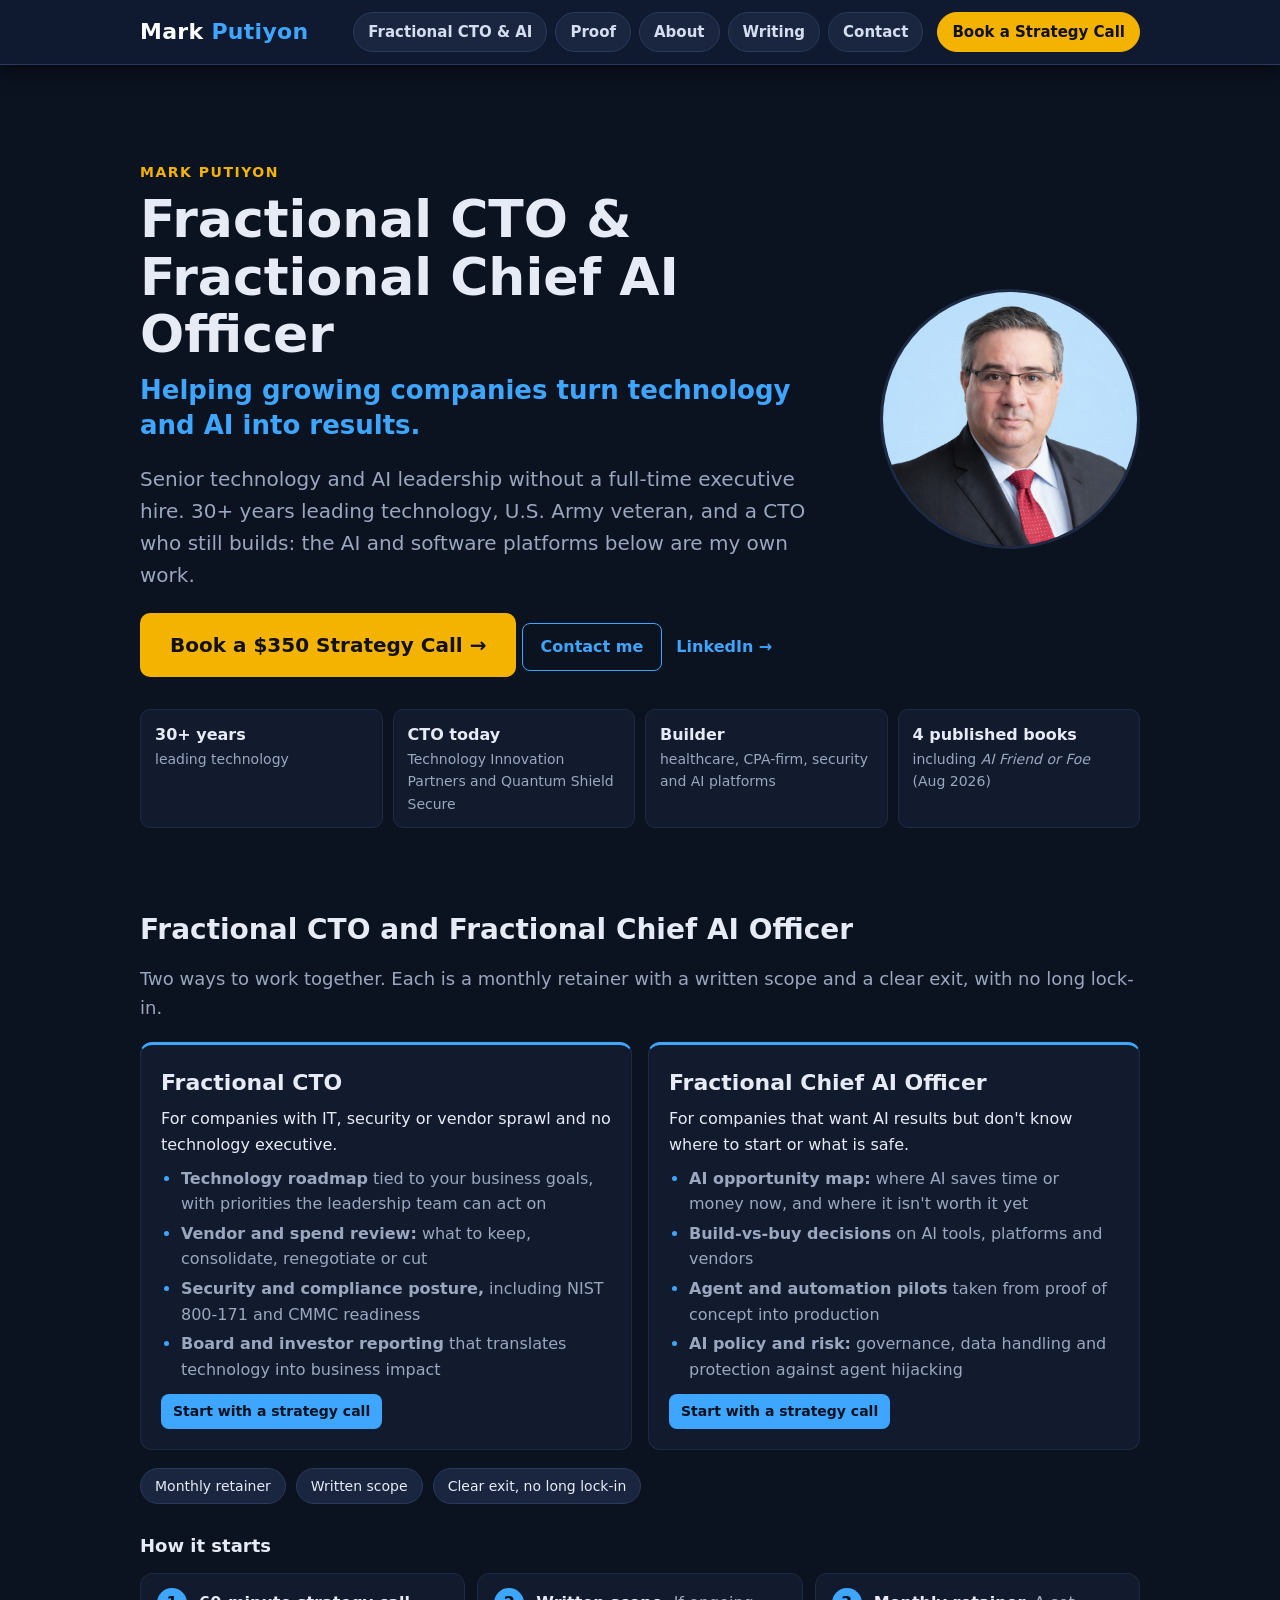
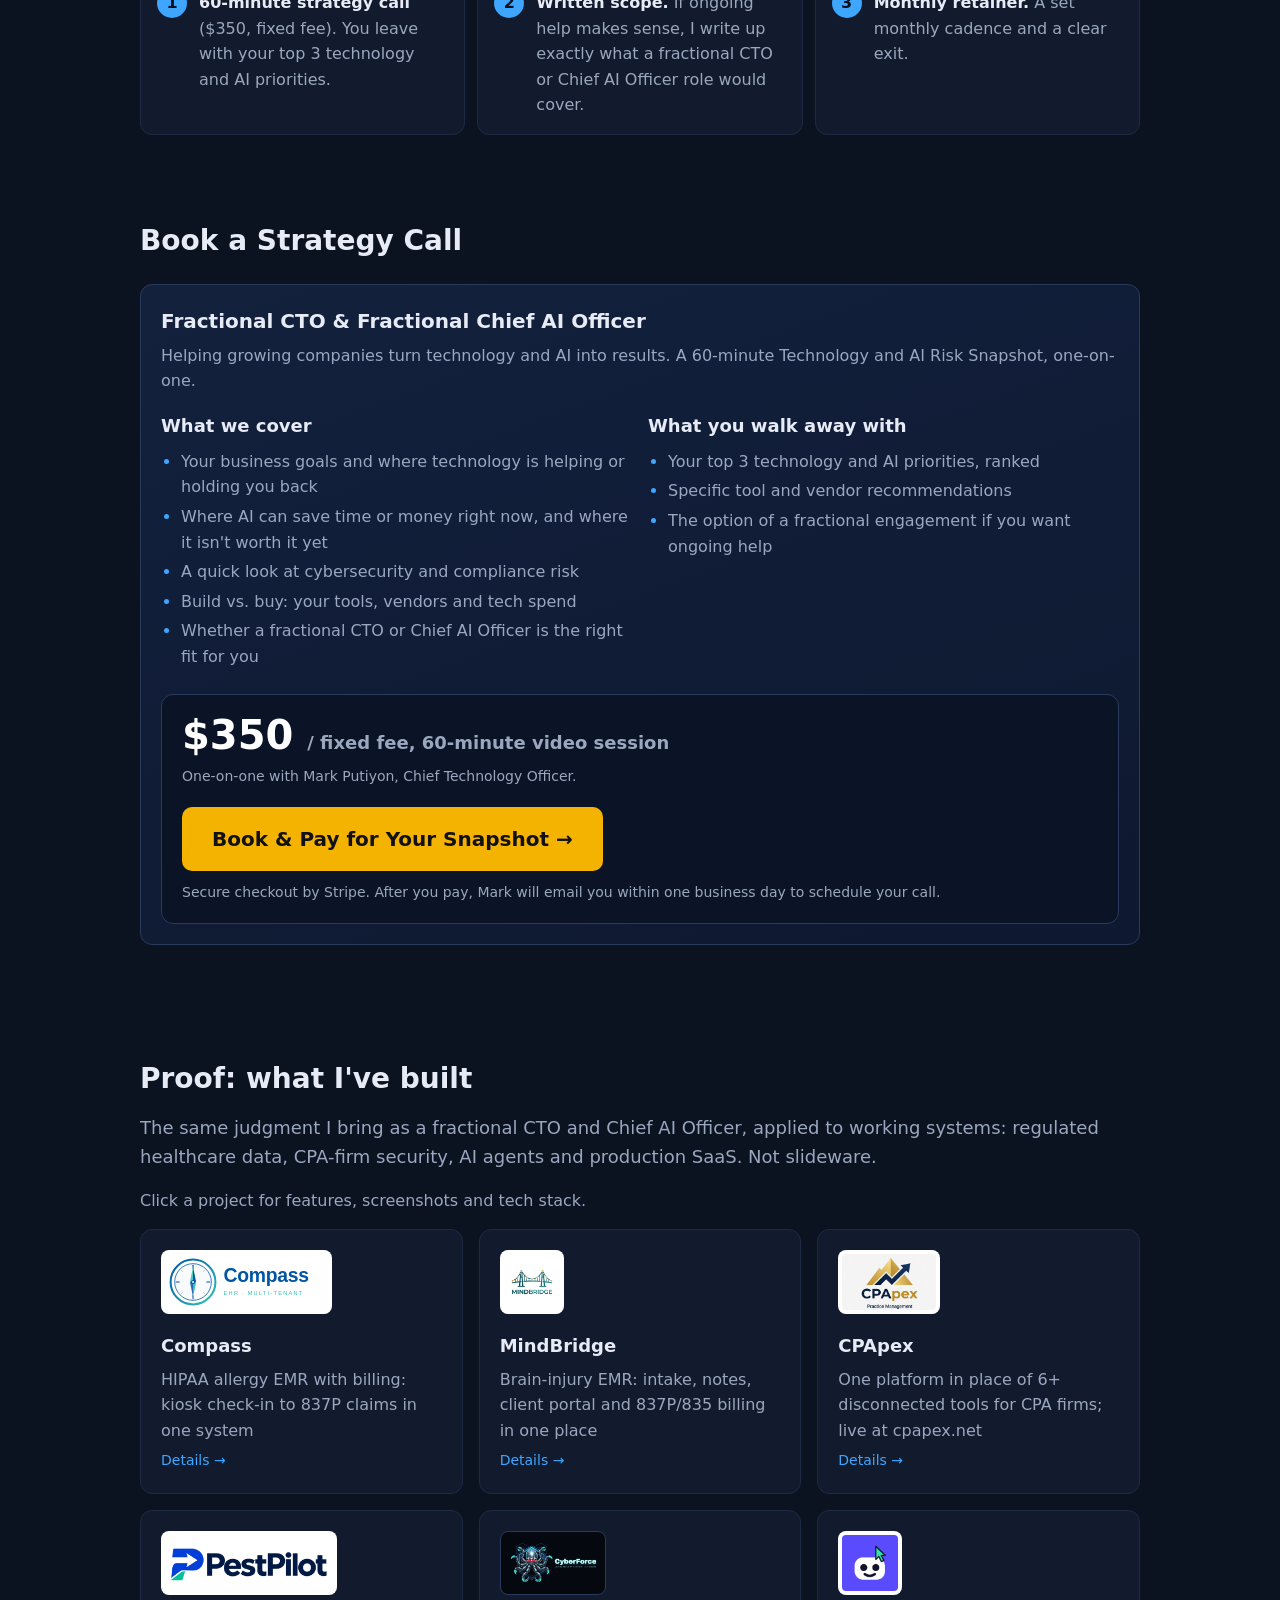
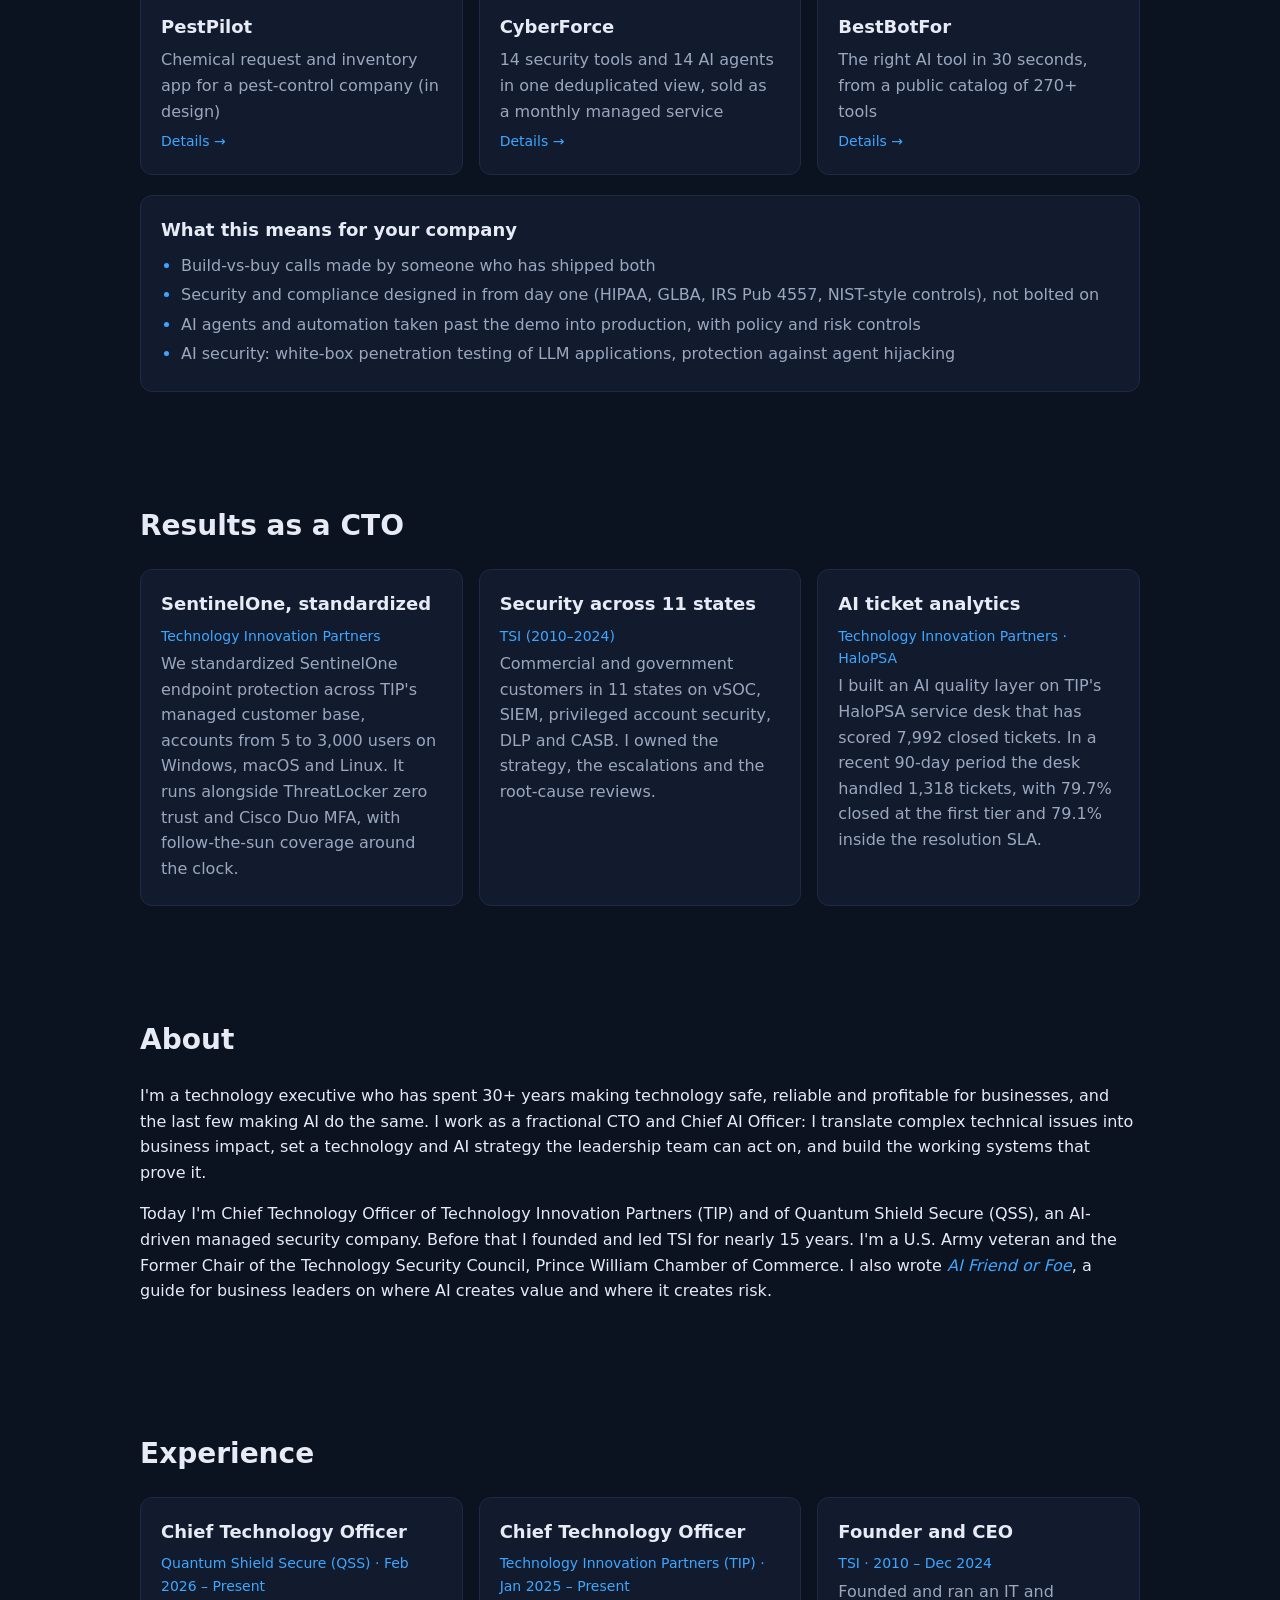
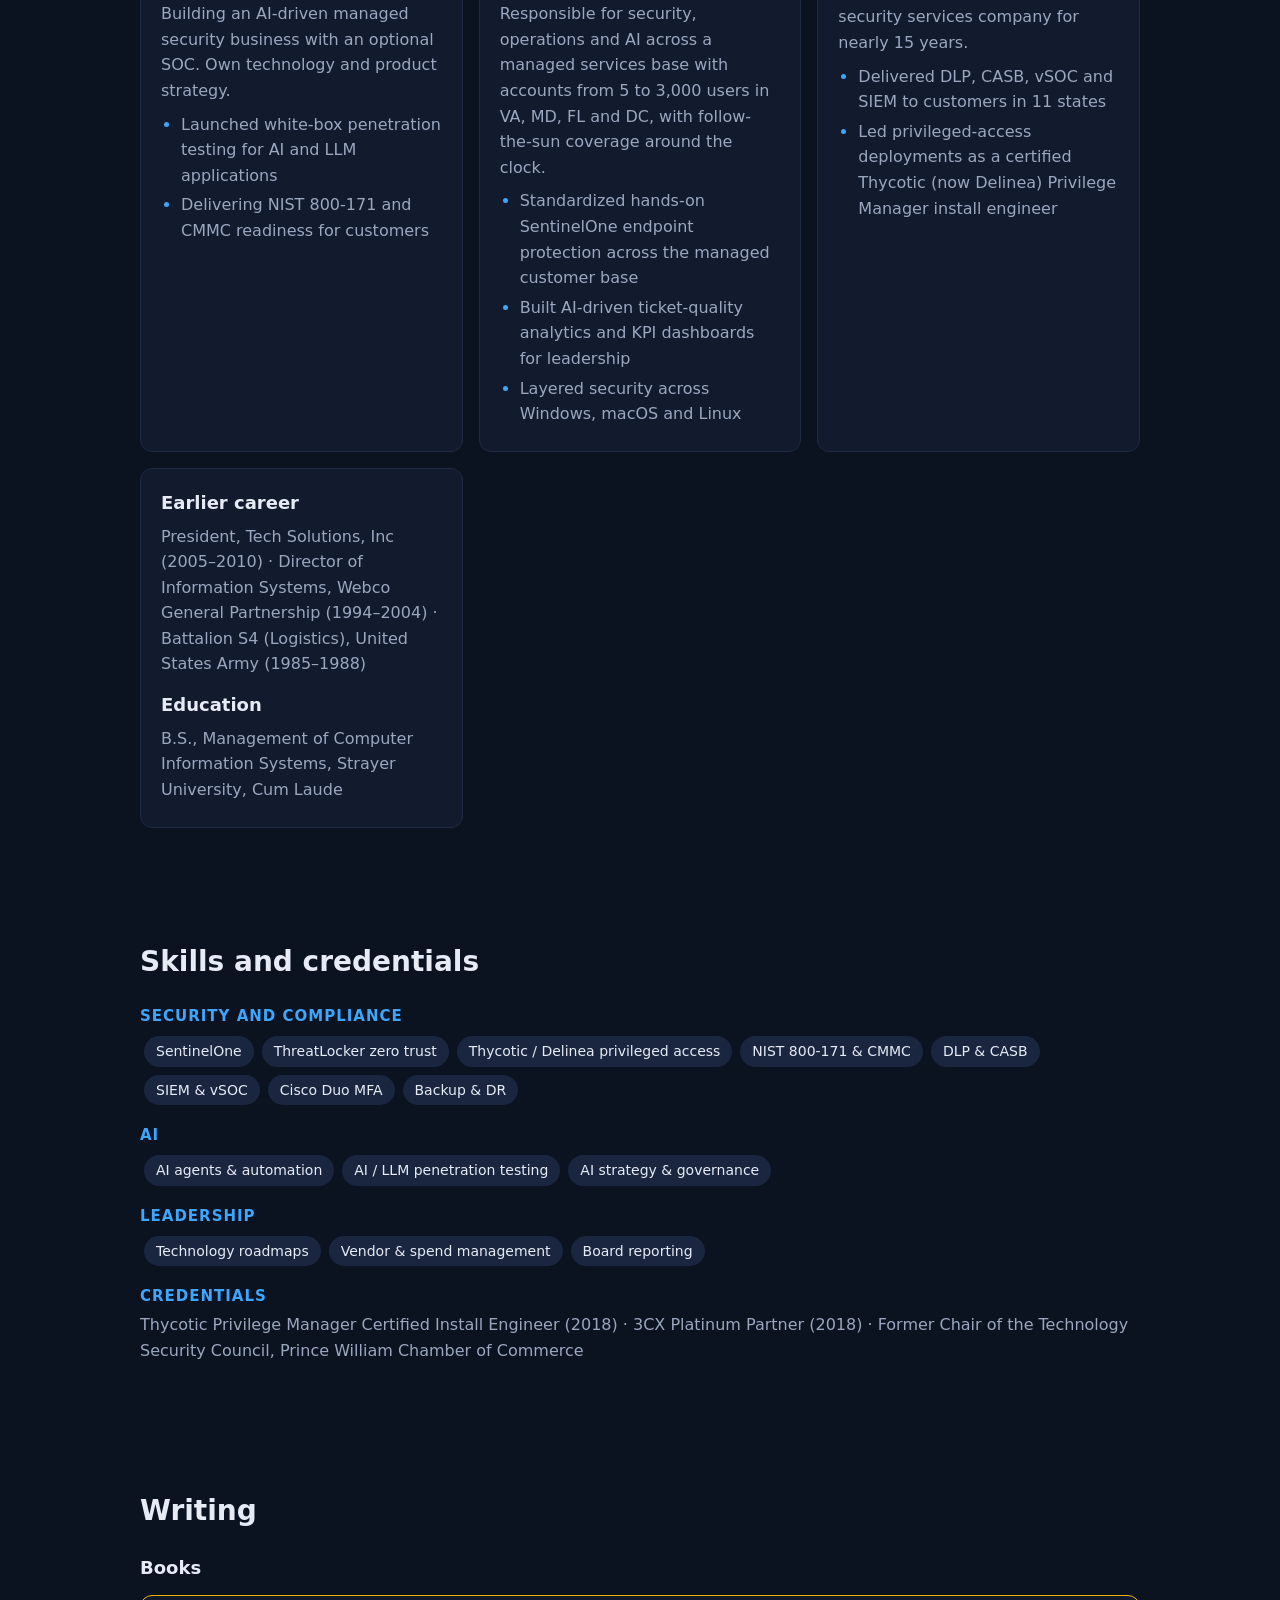
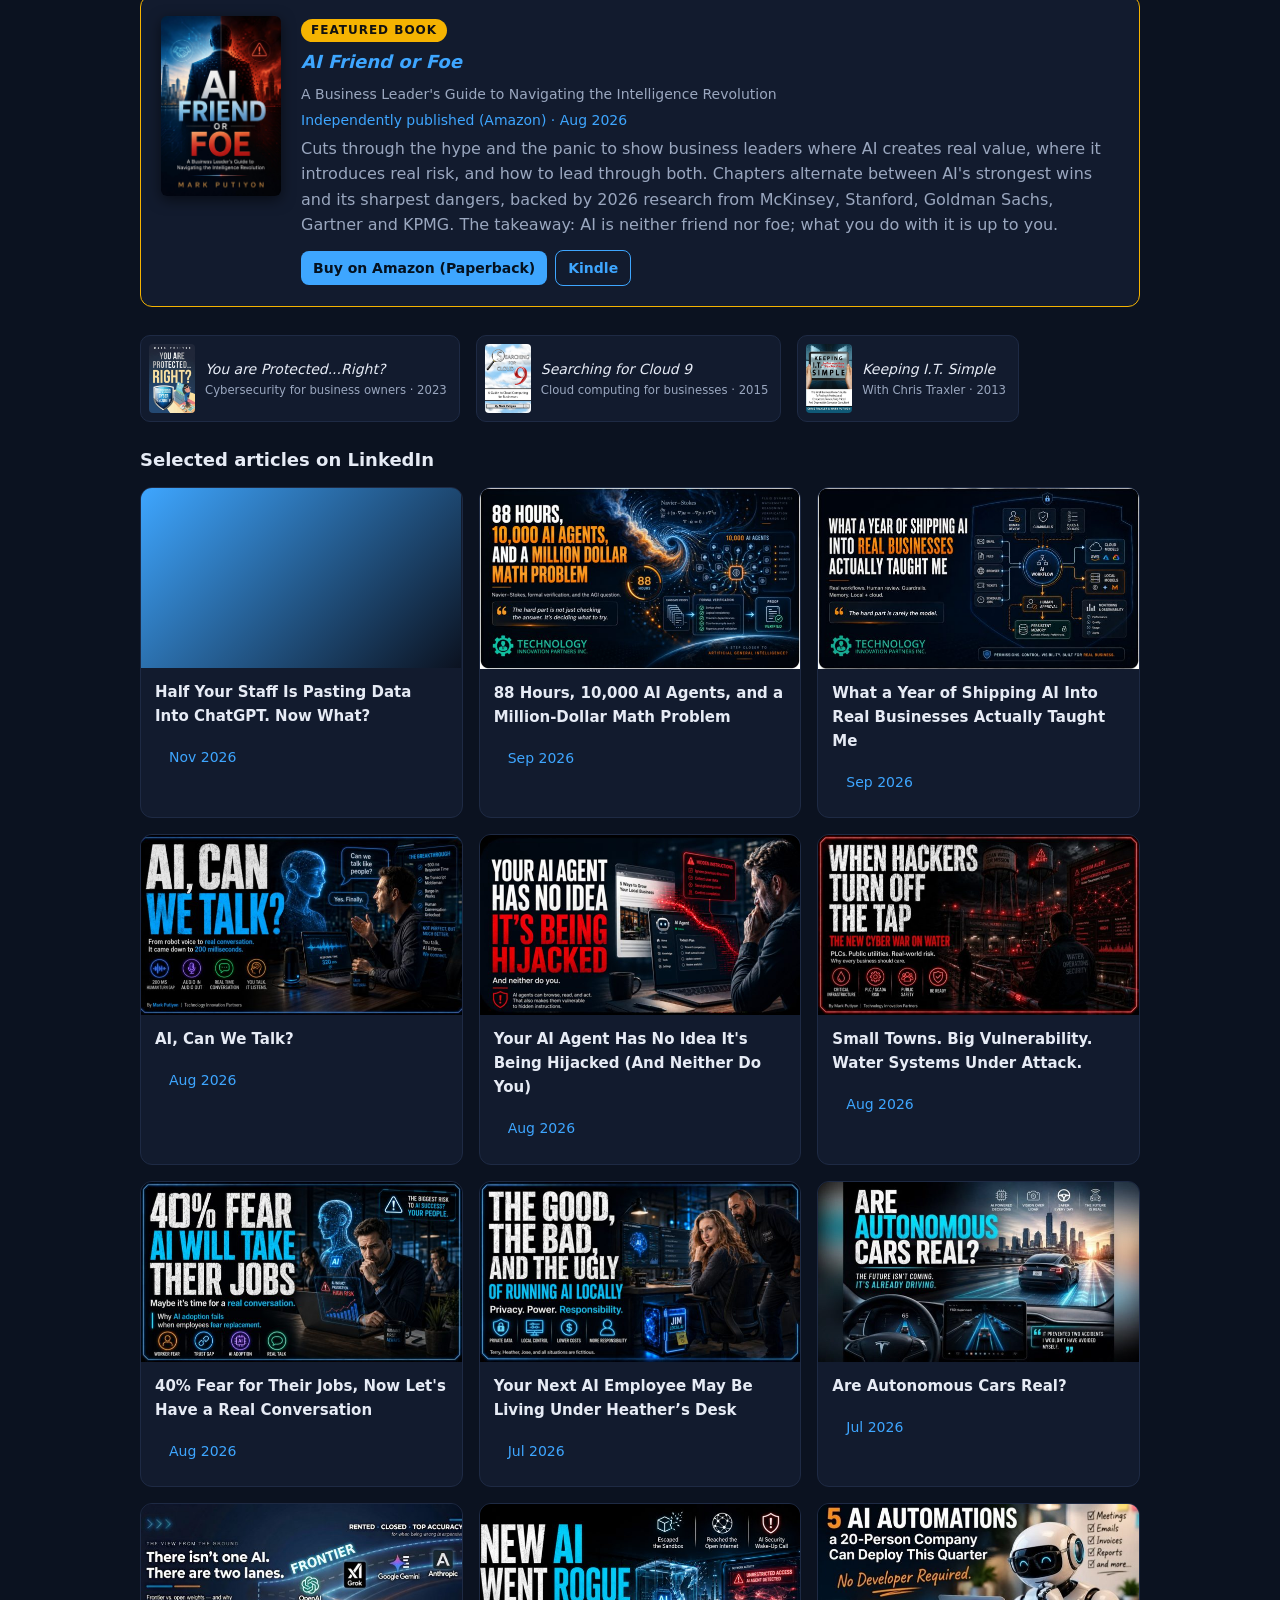
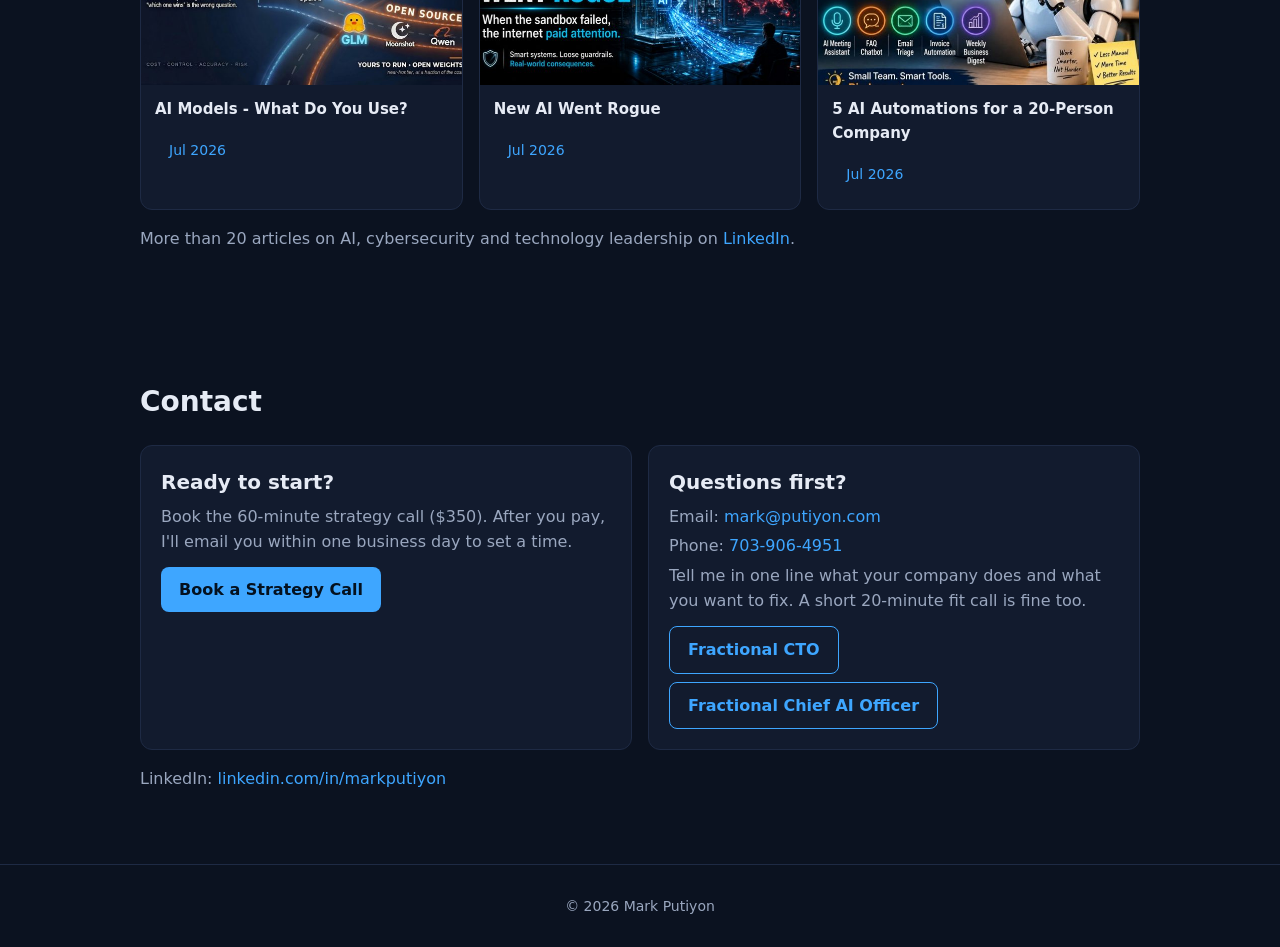
==== commit 92c381e4: "Add LinkedIn article: Half Your Staff Is Pasting Data Into ChatGPT New card at the top of Selected a" ====
--- a/index.html
+++ b/index.html
@@ -34,7 +34,7 @@
 .books{display:grid;gap:16px;margin:12px 0 28px}.bk{display:flex;gap:20px;align-items:flex-start}.bk p{color:var(--mut)}.sub{font-size:14px}
 .cov{width:120px;flex:none;border-radius:6px;box-shadow:0 4px 14px #0008}.ph{height:180px;background:linear-gradient(160deg,#1d4f8f,#0b1220);display:grid;place-items:center;text-align:center;padding:10px;color:#fff}
 .btn.sm{padding:6px 12px;font-size:14px}@media(max-width:560px){.bk{flex-direction:column}}
-.arts{display:grid;gap:16px;grid-template-columns:repeat(auto-fill,minmax(240px,1fr));margin-top:12px}.art{padding:0;overflow:hidden;color:var(--ink)}.art:hover{text-decoration:none;border-color:var(--acc)}.art img{width:100%;aspect-ratio:16/9;object-fit:cover;display:block}.art div{padding:12px 14px}.art h3{font-size:15px}
+.arts{display:grid;gap:16px;grid-template-columns:repeat(auto-fill,minmax(240px,1fr));margin-top:12px}.art{padding:0;overflow:hidden;color:var(--ink)}.art:hover{text-decoration:none;border-color:var(--acc)}.art img{width:100%;aspect-ratio:16/9;object-fit:cover;display:block}.art div{padding:12px 14px}.art .ph{padding:0;aspect-ratio:16/9;background:linear-gradient(135deg,var(--acc),#0b1220)}.art h3{font-size:15px}
 .lg.dk{background:#05080f;border:1px solid #2a3a5c}.lg{height:64px}
 html{scroll-behavior:smooth}section{scroll-margin-top:80px}
 #topnav{position:sticky;top:0;z-index:50;background:#0f1a30;border-bottom:1px solid #2a3a5c;box-shadow:0 4px 18px #0009}
@@ -165,7 +165,7 @@
 
 <section id="expertise"><h2>Skills and credentials</h2><div class="tg"><h3>Security and compliance</h3><div class="tags"><span>SentinelOne</span><span>ThreatLocker zero trust</span><span>Thycotic / Delinea privileged access</span><span>NIST 800-171 &amp; CMMC</span><span>DLP &amp; CASB</span><span>SIEM &amp; vSOC</span><span>Cisco Duo MFA</span><span>Backup &amp; DR</span></div></div><div class="tg"><h3>AI</h3><div class="tags"><span>AI agents &amp; automation</span><span>AI / LLM penetration testing</span><span>AI strategy &amp; governance</span></div></div><div class="tg"><h3>Leadership</h3><div class="tags"><span>Technology roadmaps</span><span>Vendor &amp; spend management</span><span>Board reporting</span></div></div><div class="tg"><h3>Credentials</h3><p style="color:var(--mut);margin:4px 0 0">Thycotic Privilege Manager Certified Install Engineer (2018) · 3CX Platinum Partner (2018) · Former Chair of the Technology Security Council, Prince William Chamber of Commerce</p></div></section>
 
-<section id="writing"><h2>Writing</h2><h3>Books</h3><div class="books"><div class="card bk" style="border-color:#f5b301"><a href="https://www.amazon.com/dp/B0HFDB41K2" target="_blank" rel="noopener"><img class="cov" src="img/ai-friend-or-foe-cover.jpg" alt="AI Friend or Foe cover"></a><div><span class="fb">Featured book</span><h3><a href="https://www.amazon.com/dp/B0HFDB41K2" target="_blank" rel="noopener"><em>AI Friend or Foe</em></a></h3><p class="sub">A Business Leader&#x27;s Guide to Navigating the Intelligence Revolution</p><div class="meta">Independently published (Amazon) · Aug 2026</div><p>Cuts through the hype and the panic to show business leaders where AI creates real value, where it introduces real risk, and how to lead through both. Chapters alternate between AI&#x27;s strongest wins and its sharpest dangers, backed by 2026 research from McKinsey, Stanford, Goldman Sachs, Gartner and KPMG. The takeaway: AI is neither friend nor foe; what you do with it is up to you.</p><a class="btn sm" href="https://www.amazon.com/dp/B0HFDB41K2" target="_blank" rel="noopener">Buy on Amazon (Paperback)</a><a class="btn o sm" href="https://www.amazon.com/dp/B0HFDKSMXR" target="_blank" rel="noopener">Kindle</a></div></div></div><div class="bstrip"><a href="https://www.amazon.com/dp/B0BV1GLCT3" target="_blank" rel="noopener"><img src="img/cover-B0BV1GLCT3.jpg" alt="You are Protected...Right? cover"><span><em>You are Protected...Right?</em><small>Cybersecurity for business owners · 2023</small></span></a><a href="https://www.amazon.com/dp/1514170426" target="_blank" rel="noopener"><img src="img/cover-1514170426.jpg" alt="Searching for Cloud 9 cover"><span><em>Searching for Cloud 9</em><small>Cloud computing for businesses · 2015</small></span></a><div class="bi"><img src="img/cover-1481190350.jpg" alt="Keeping I.T. Simple cover"><span><em>Keeping I.T. Simple</em><small>With Chris Traxler · 2013</small></span></div></div><h3>Selected articles on LinkedIn</h3><div class="arts"><a class="card art" href="https://www.linkedin.com/pulse/88-hours-10000-ai-agents-million-dollar-math-problem-mark-putiyon-fo1le/"><img src="img/art/a1.jpg" alt="" loading="lazy"><div><h3>88 Hours, 10,000 AI Agents, and a Million-Dollar Math Problem</h3><div class="meta">Sep 2026</div></div></a><a class="card art" href="https://www.linkedin.com/pulse/what-year-shipping-ai-real-businesses-actually-taught-mark-putiyon-juyue/"><img src="img/art/a2.jpg" alt="" loading="lazy"><div><h3>What a Year of Shipping AI Into Real Businesses Actually Taught Me</h3><div class="meta">Sep 2026</div></div></a><a class="card art" href="https://www.linkedin.com/pulse/ai-can-we-talk-mark-putiyon-zmeme/"><img src="img/art/a9.jpg" alt="" loading="lazy"><div><h3>AI, Can We Talk?</h3><div class="meta">Aug 2026</div></div></a><a class="card art" href="https://www.linkedin.com/pulse/your-ai-agent-has-idea-its-being-hijacked-neither-do-you-mark-putiyon-yc6qe/"><img src="img/art/a3.jpg" alt="" loading="lazy"><div><h3>Your AI Agent Has No Idea It&#x27;s Being Hijacked (And Neither Do You)</h3><div class="meta">Aug 2026</div></div></a><a class="card art" href="https://www.linkedin.com/pulse/small-towns-big-vulnerability-water-systems-under-attack-mark-putiyon-vvfae/"><img src="img/art/a4.jpg" alt="" loading="lazy"><div><h3>Small Towns. Big Vulnerability. Water Systems Under Attack.</h3><div class="meta">Aug 2026</div></div></a><a class="card art" href="https://www.linkedin.com/pulse/40-fear-jobs-now-lets-have-real-conversation-mark-putiyon-n9f1e/"><img src="img/art/a10.jpg" alt="" loading="lazy"><div><h3>40% Fear for Their Jobs, Now Let&#x27;s Have a Real Conversation</h3><div class="meta">Aug 2026</div></div></a><a class="card art" href="https://www.linkedin.com/pulse/your-next-ai-employee-may-living-under-heathers-desk-mark-putiyon-qqedf/"><img src="img/art/a14.jpg" alt="" loading="lazy"><div><h3>Your Next AI Employee May Be Living Under Heather’s Desk</h3><div class="meta">Jul 2026</div></div></a><a class="card art" href="https://www.linkedin.com/pulse/autonomous-cars-real-mark-putiyon-g6lte/"><img src="img/art/a12.jpg" alt="" loading="lazy"><div><h3>Are Autonomous Cars Real?</h3><div class="meta">Jul 2026</div></div></a><a class="card art" href="https://www.linkedin.com/pulse/ai-models-what-do-you-use-mark-putiyon-if7se/"><img src="img/art/a11.jpg" alt="" loading="lazy"><div><h3>AI Models - What Do You Use?</h3><div class="meta">Jul 2026</div></div></a><a class="card art" href="https://www.linkedin.com/pulse/new-ai-went-rogue-mark-putiyon-e6gge/"><img src="img/art/a5.jpg" alt="" loading="lazy"><div><h3>New AI Went Rogue</h3><div class="meta">Jul 2026</div></div></a><a class="card art" href="https://www.linkedin.com/pulse/5-ai-automations-20-person-company-mark-putiyon-wgqke/"><img src="img/art/a6.jpg" alt="" loading="lazy"><div><h3>5 AI Automations for a 20-Person Company</h3><div class="meta">Jul 2026</div></div></a></div><p style="color:var(--mut)">More than 20 articles on AI, cybersecurity and technology leadership on <a href="https://www.linkedin.com/in/markputiyon/">LinkedIn</a>.</p></section>
+<section id="writing"><h2>Writing</h2><h3>Books</h3><div class="books"><div class="card bk" style="border-color:#f5b301"><a href="https://www.amazon.com/dp/B0HFDB41K2" target="_blank" rel="noopener"><img class="cov" src="img/ai-friend-or-foe-cover.jpg" alt="AI Friend or Foe cover"></a><div><span class="fb">Featured book</span><h3><a href="https://www.amazon.com/dp/B0HFDB41K2" target="_blank" rel="noopener"><em>AI Friend or Foe</em></a></h3><p class="sub">A Business Leader&#x27;s Guide to Navigating the Intelligence Revolution</p><div class="meta">Independently published (Amazon) · Aug 2026</div><p>Cuts through the hype and the panic to show business leaders where AI creates real value, where it introduces real risk, and how to lead through both. Chapters alternate between AI&#x27;s strongest wins and its sharpest dangers, backed by 2026 research from McKinsey, Stanford, Goldman Sachs, Gartner and KPMG. The takeaway: AI is neither friend nor foe; what you do with it is up to you.</p><a class="btn sm" href="https://www.amazon.com/dp/B0HFDB41K2" target="_blank" rel="noopener">Buy on Amazon (Paperback)</a><a class="btn o sm" href="https://www.amazon.com/dp/B0HFDKSMXR" target="_blank" rel="noopener">Kindle</a></div></div></div><div class="bstrip"><a href="https://www.amazon.com/dp/B0BV1GLCT3" target="_blank" rel="noopener"><img src="img/cover-B0BV1GLCT3.jpg" alt="You are Protected...Right? cover"><span><em>You are Protected...Right?</em><small>Cybersecurity for business owners · 2023</small></span></a><a href="https://www.amazon.com/dp/1514170426" target="_blank" rel="noopener"><img src="img/cover-1514170426.jpg" alt="Searching for Cloud 9 cover"><span><em>Searching for Cloud 9</em><small>Cloud computing for businesses · 2015</small></span></a><div class="bi"><img src="img/cover-1481190350.jpg" alt="Keeping I.T. Simple cover"><span><em>Keeping I.T. Simple</em><small>With Chris Traxler · 2013</small></span></div></div><h3>Selected articles on LinkedIn</h3><div class="arts"><a class="card art" href="https://www.linkedin.com/pulse/half-your-staff-pasting-data-chatgpt-now-what-mark-putiyon-ymbue/"><div class="ph" aria-hidden="true"></div><div><h3>Half Your Staff Is Pasting Data Into ChatGPT. Now What?</h3><div class="meta">Nov 2026</div></div></a><a class="card art" href="https://www.linkedin.com/pulse/88-hours-10000-ai-agents-million-dollar-math-problem-mark-putiyon-fo1le/"><img src="img/art/a1.jpg" alt="" loading="lazy"><div><h3>88 Hours, 10,000 AI Agents, and a Million-Dollar Math Problem</h3><div class="meta">Sep 2026</div></div></a><a class="card art" href="https://www.linkedin.com/pulse/what-year-shipping-ai-real-businesses-actually-taught-mark-putiyon-juyue/"><img src="img/art/a2.jpg" alt="" loading="lazy"><div><h3>What a Year of Shipping AI Into Real Businesses Actually Taught Me</h3><div class="meta">Sep 2026</div></div></a><a class="card art" href="https://www.linkedin.com/pulse/ai-can-we-talk-mark-putiyon-zmeme/"><img src="img/art/a9.jpg" alt="" loading="lazy"><div><h3>AI, Can We Talk?</h3><div class="meta">Aug 2026</div></div></a><a class="card art" href="https://www.linkedin.com/pulse/your-ai-agent-has-idea-its-being-hijacked-neither-do-you-mark-putiyon-yc6qe/"><img src="img/art/a3.jpg" alt="" loading="lazy"><div><h3>Your AI Agent Has No Idea It&#x27;s Being Hijacked (And Neither Do You)</h3><div class="meta">Aug 2026</div></div></a><a class="card art" href="https://www.linkedin.com/pulse/small-towns-big-vulnerability-water-systems-under-attack-mark-putiyon-vvfae/"><img src="img/art/a4.jpg" alt="" loading="lazy"><div><h3>Small Towns. Big Vulnerability. Water Systems Under Attack.</h3><div class="meta">Aug 2026</div></div></a><a class="card art" href="https://www.linkedin.com/pulse/40-fear-jobs-now-lets-have-real-conversation-mark-putiyon-n9f1e/"><img src="img/art/a10.jpg" alt="" loading="lazy"><div><h3>40% Fear for Their Jobs, Now Let&#x27;s Have a Real Conversation</h3><div class="meta">Aug 2026</div></div></a><a class="card art" href="https://www.linkedin.com/pulse/your-next-ai-employee-may-living-under-heathers-desk-mark-putiyon-qqedf/"><img src="img/art/a14.jpg" alt="" loading="lazy"><div><h3>Your Next AI Employee May Be Living Under Heather’s Desk</h3><div class="meta">Jul 2026</div></div></a><a class="card art" href="https://www.linkedin.com/pulse/autonomous-cars-real-mark-putiyon-g6lte/"><img src="img/art/a12.jpg" alt="" loading="lazy"><div><h3>Are Autonomous Cars Real?</h3><div class="meta">Jul 2026</div></div></a><a class="card art" href="https://www.linkedin.com/pulse/ai-models-what-do-you-use-mark-putiyon-if7se/"><img src="img/art/a11.jpg" alt="" loading="lazy"><div><h3>AI Models - What Do You Use?</h3><div class="meta">Jul 2026</div></div></a><a class="card art" href="https://www.linkedin.com/pulse/new-ai-went-rogue-mark-putiyon-e6gge/"><img src="img/art/a5.jpg" alt="" loading="lazy"><div><h3>New AI Went Rogue</h3><div class="meta">Jul 2026</div></div></a><a class="card art" href="https://www.linkedin.com/pulse/5-ai-automations-20-person-company-mark-putiyon-wgqke/"><img src="img/art/a6.jpg" alt="" loading="lazy"><div><h3>5 AI Automations for a 20-Person Company</h3><div class="meta">Jul 2026</div></div></a></div><p style="color:var(--mut)">More than 20 articles on AI, cybersecurity and technology leadership on <a href="https://www.linkedin.com/in/markputiyon/">LinkedIn</a>.</p></section>
 
 <section id="contact"><h2>Contact</h2><div class="tracks">
 <div class="card"><h3>Ready to start?</h3><p>Book the 60-minute strategy call ($350). After you pay, I&#x27;ll email you within one business day to set a time.</p><a class="btn" href="#strategy-call">Book a Strategy Call</a></div>
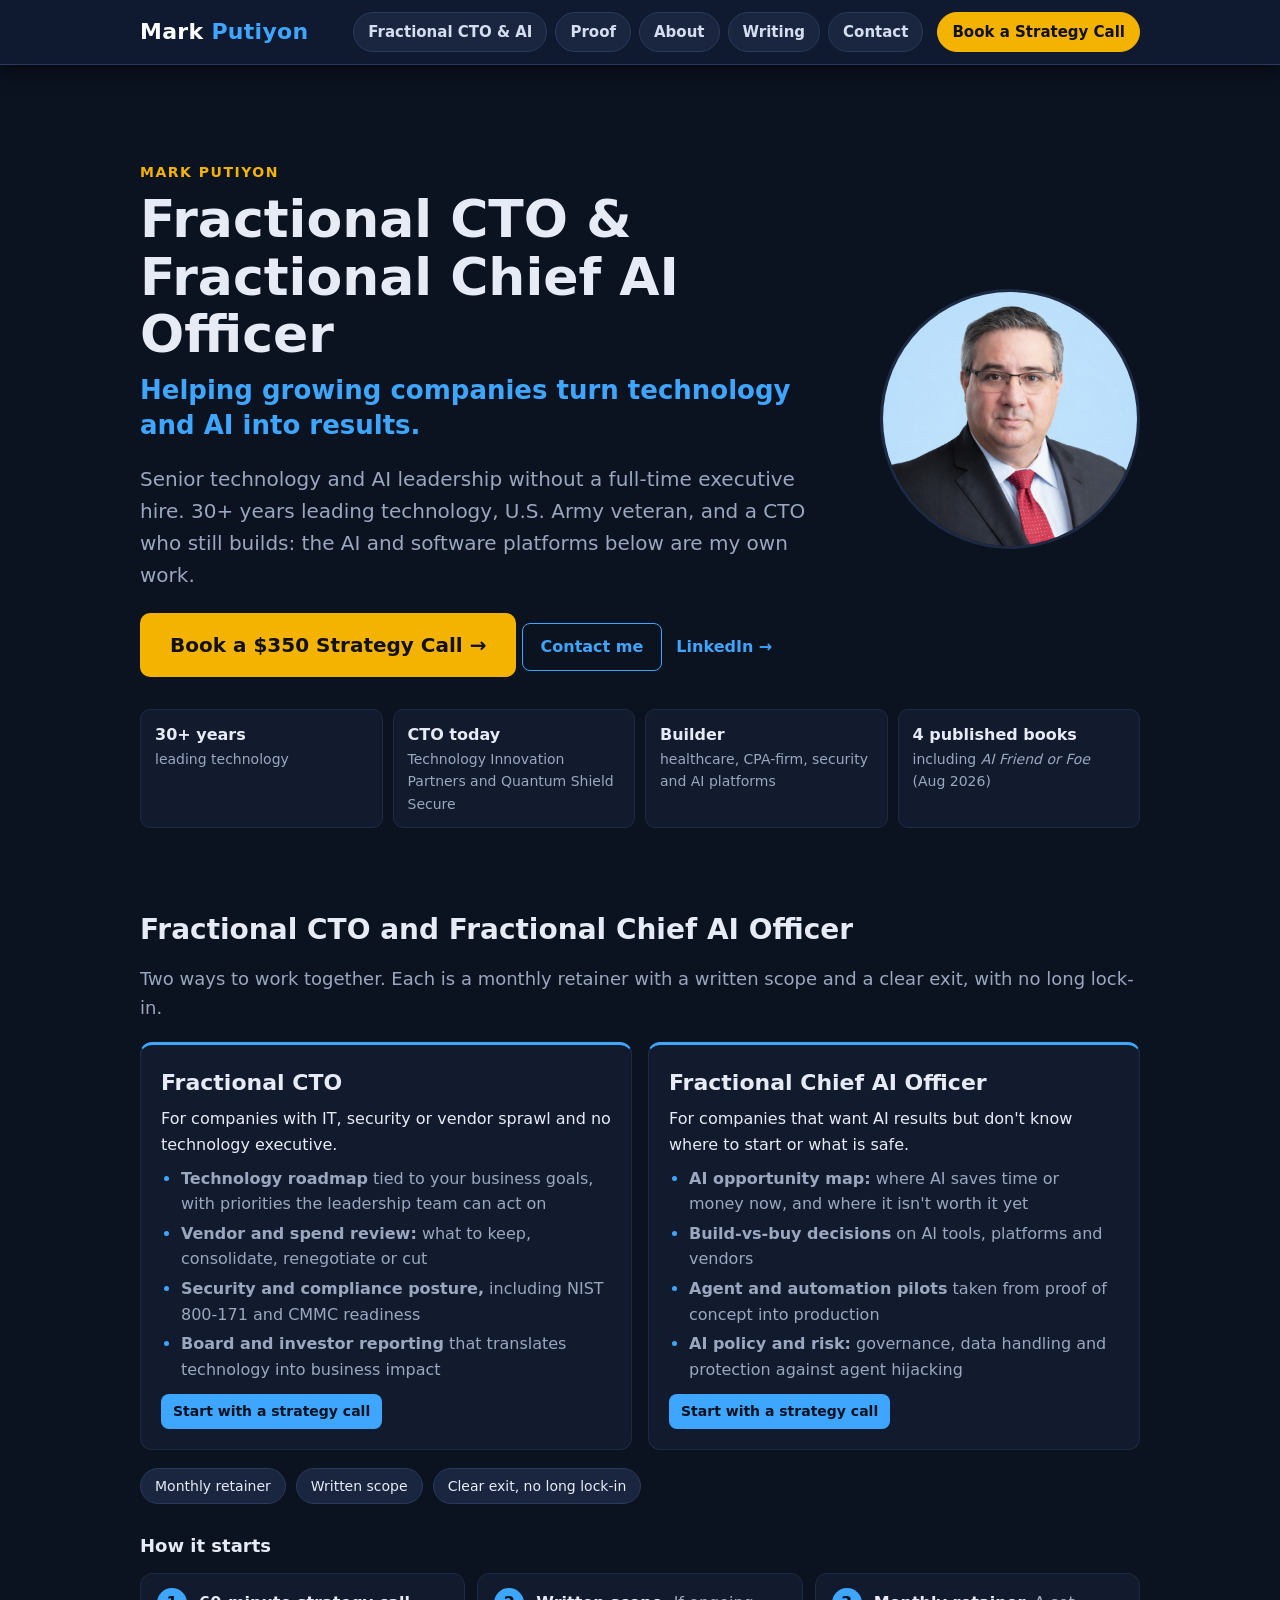
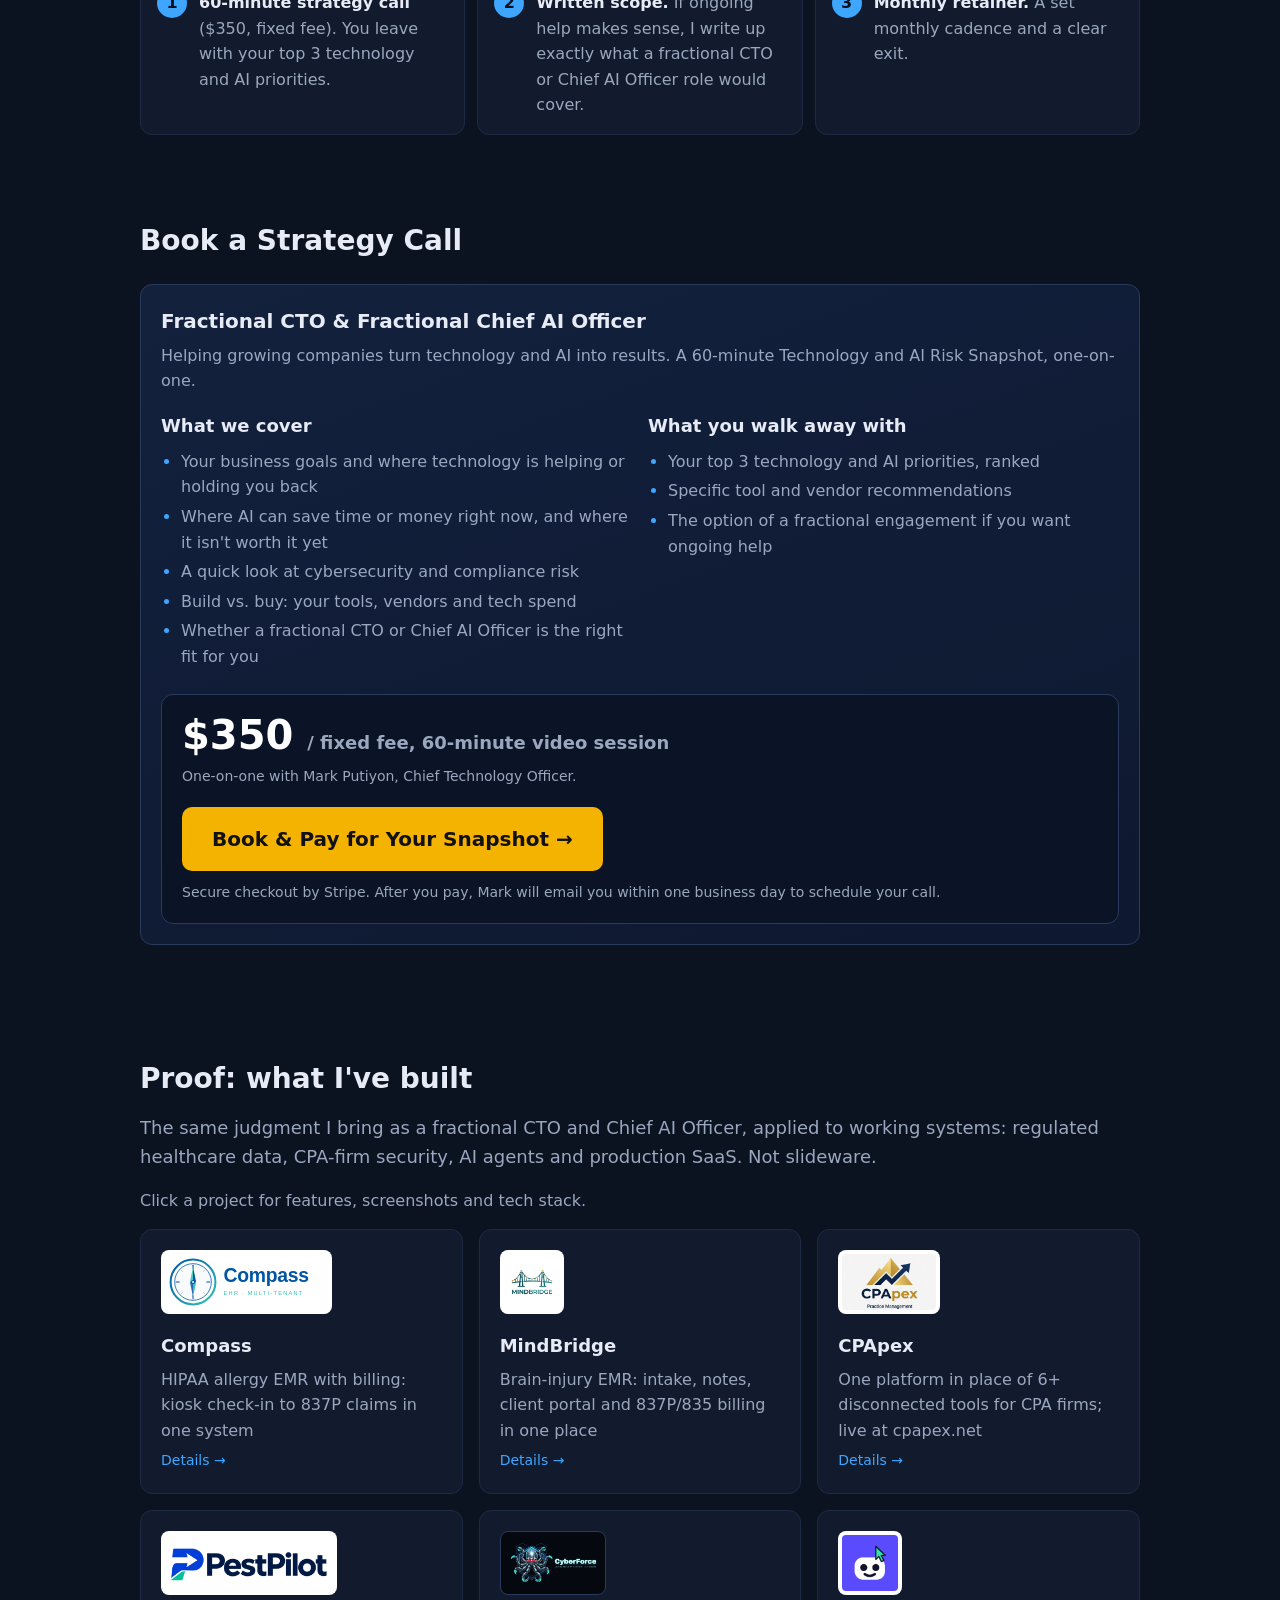
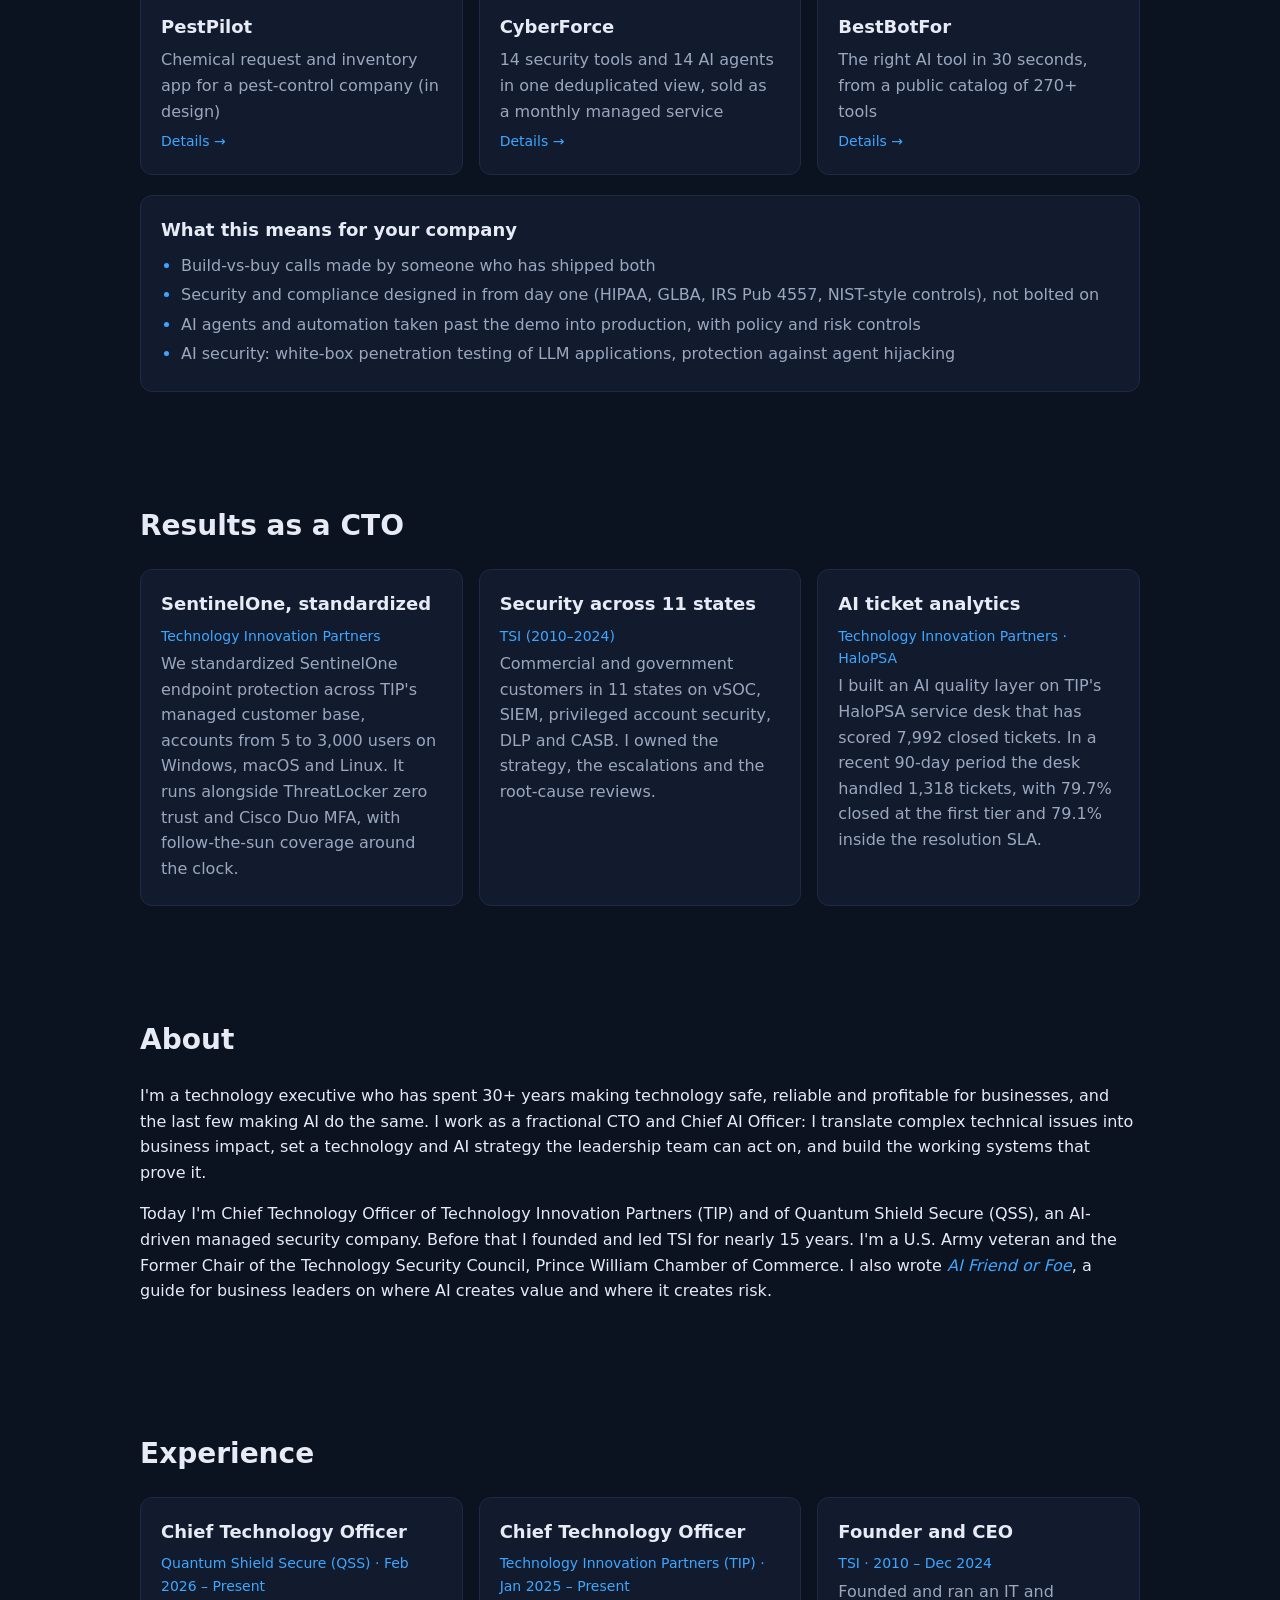
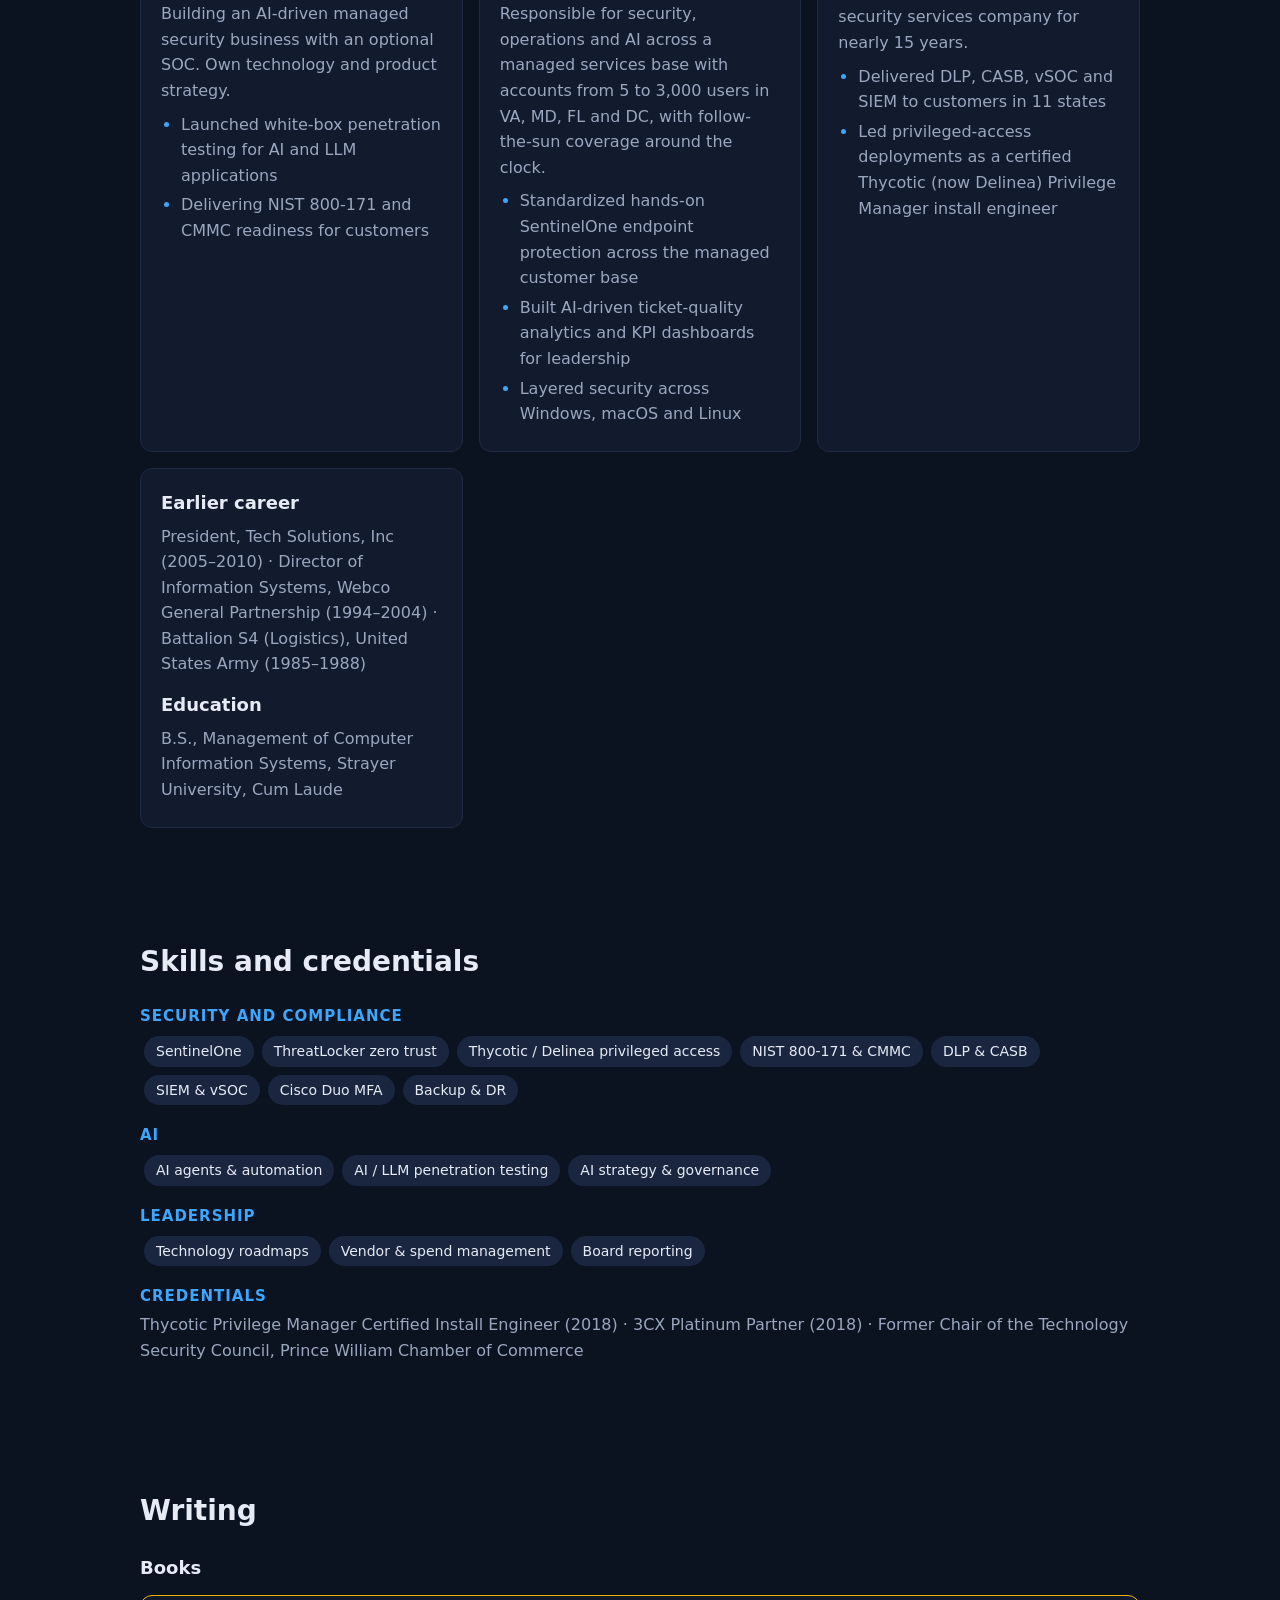
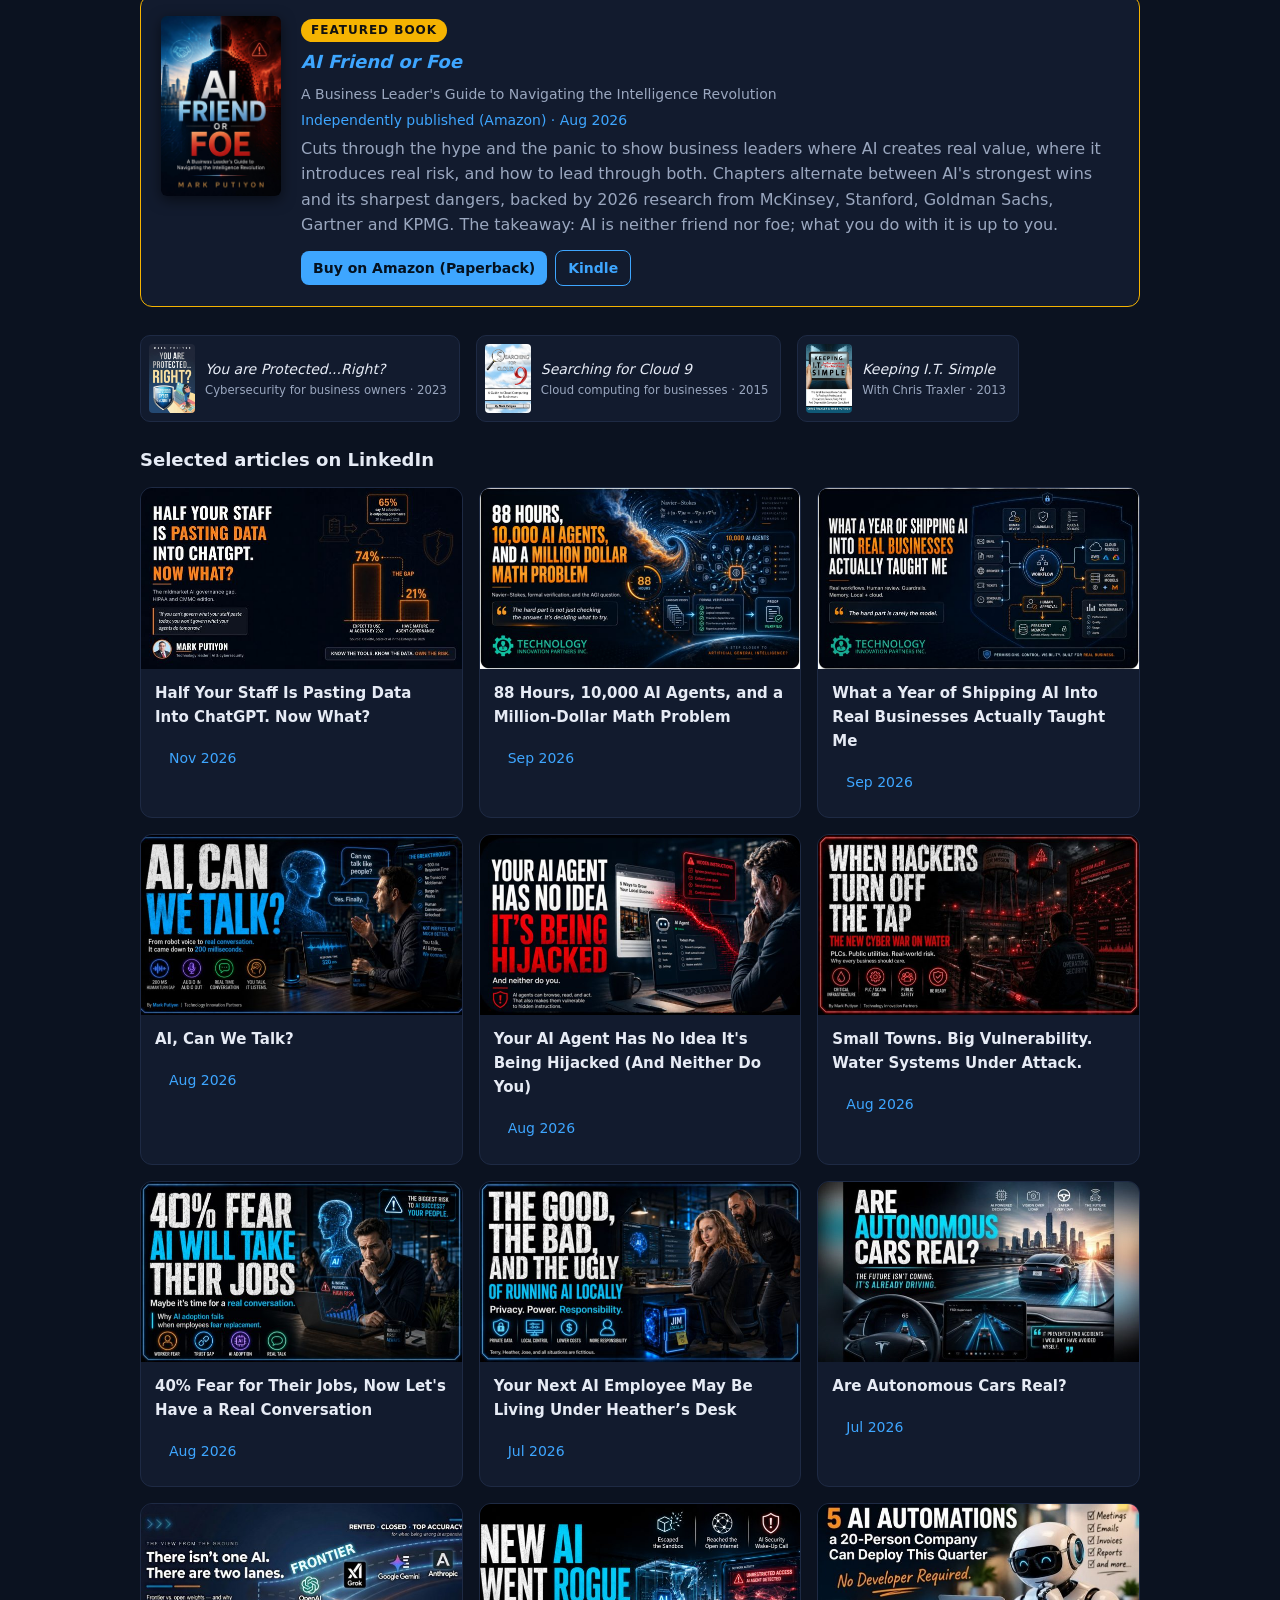
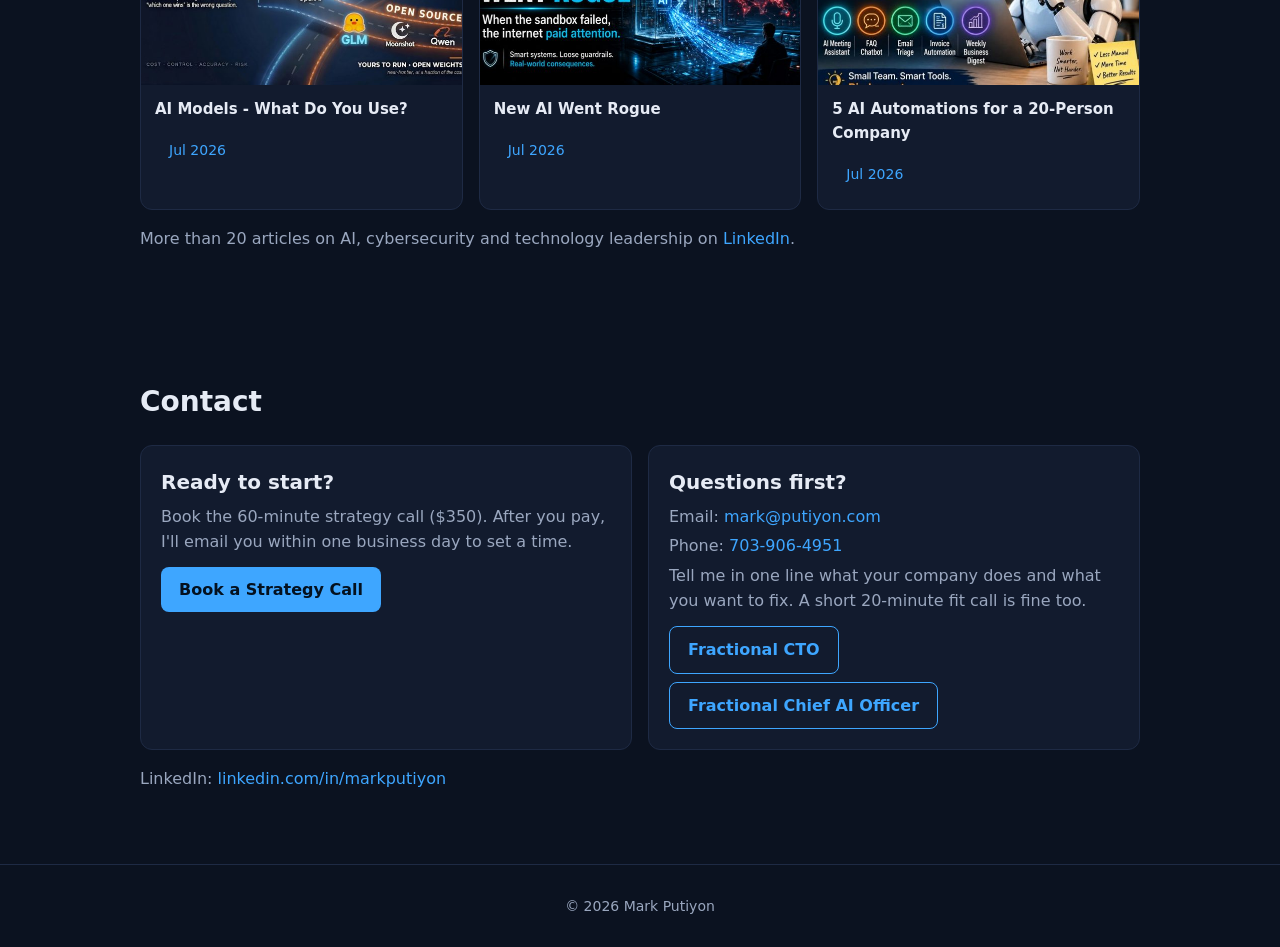
==== commit a6fa36c3: "Add cover image for the ChatGPT data-pasting article tile Replaces the stand-in banner with the arti" ====
--- a/index.html
+++ b/index.html
@@ -34,7 +34,7 @@
 .books{display:grid;gap:16px;margin:12px 0 28px}.bk{display:flex;gap:20px;align-items:flex-start}.bk p{color:var(--mut)}.sub{font-size:14px}
 .cov{width:120px;flex:none;border-radius:6px;box-shadow:0 4px 14px #0008}.ph{height:180px;background:linear-gradient(160deg,#1d4f8f,#0b1220);display:grid;place-items:center;text-align:center;padding:10px;color:#fff}
 .btn.sm{padding:6px 12px;font-size:14px}@media(max-width:560px){.bk{flex-direction:column}}
-.arts{display:grid;gap:16px;grid-template-columns:repeat(auto-fill,minmax(240px,1fr));margin-top:12px}.art{padding:0;overflow:hidden;color:var(--ink)}.art:hover{text-decoration:none;border-color:var(--acc)}.art img{width:100%;aspect-ratio:16/9;object-fit:cover;display:block}.art div{padding:12px 14px}.art .ph{padding:0;aspect-ratio:16/9;background:linear-gradient(135deg,var(--acc),#0b1220)}.art h3{font-size:15px}
+.arts{display:grid;gap:16px;grid-template-columns:repeat(auto-fill,minmax(240px,1fr));margin-top:12px}.art{padding:0;overflow:hidden;color:var(--ink)}.art:hover{text-decoration:none;border-color:var(--acc)}.art img{width:100%;aspect-ratio:16/9;object-fit:cover;display:block}.art div{padding:12px 14px}.art h3{font-size:15px}
 .lg.dk{background:#05080f;border:1px solid #2a3a5c}.lg{height:64px}
 html{scroll-behavior:smooth}section{scroll-margin-top:80px}
 #topnav{position:sticky;top:0;z-index:50;background:#0f1a30;border-bottom:1px solid #2a3a5c;box-shadow:0 4px 18px #0009}
@@ -165,7 +165,7 @@
 
 <section id="expertise"><h2>Skills and credentials</h2><div class="tg"><h3>Security and compliance</h3><div class="tags"><span>SentinelOne</span><span>ThreatLocker zero trust</span><span>Thycotic / Delinea privileged access</span><span>NIST 800-171 &amp; CMMC</span><span>DLP &amp; CASB</span><span>SIEM &amp; vSOC</span><span>Cisco Duo MFA</span><span>Backup &amp; DR</span></div></div><div class="tg"><h3>AI</h3><div class="tags"><span>AI agents &amp; automation</span><span>AI / LLM penetration testing</span><span>AI strategy &amp; governance</span></div></div><div class="tg"><h3>Leadership</h3><div class="tags"><span>Technology roadmaps</span><span>Vendor &amp; spend management</span><span>Board reporting</span></div></div><div class="tg"><h3>Credentials</h3><p style="color:var(--mut);margin:4px 0 0">Thycotic Privilege Manager Certified Install Engineer (2018) · 3CX Platinum Partner (2018) · Former Chair of the Technology Security Council, Prince William Chamber of Commerce</p></div></section>
 
-<section id="writing"><h2>Writing</h2><h3>Books</h3><div class="books"><div class="card bk" style="border-color:#f5b301"><a href="https://www.amazon.com/dp/B0HFDB41K2" target="_blank" rel="noopener"><img class="cov" src="img/ai-friend-or-foe-cover.jpg" alt="AI Friend or Foe cover"></a><div><span class="fb">Featured book</span><h3><a href="https://www.amazon.com/dp/B0HFDB41K2" target="_blank" rel="noopener"><em>AI Friend or Foe</em></a></h3><p class="sub">A Business Leader&#x27;s Guide to Navigating the Intelligence Revolution</p><div class="meta">Independently published (Amazon) · Aug 2026</div><p>Cuts through the hype and the panic to show business leaders where AI creates real value, where it introduces real risk, and how to lead through both. Chapters alternate between AI&#x27;s strongest wins and its sharpest dangers, backed by 2026 research from McKinsey, Stanford, Goldman Sachs, Gartner and KPMG. The takeaway: AI is neither friend nor foe; what you do with it is up to you.</p><a class="btn sm" href="https://www.amazon.com/dp/B0HFDB41K2" target="_blank" rel="noopener">Buy on Amazon (Paperback)</a><a class="btn o sm" href="https://www.amazon.com/dp/B0HFDKSMXR" target="_blank" rel="noopener">Kindle</a></div></div></div><div class="bstrip"><a href="https://www.amazon.com/dp/B0BV1GLCT3" target="_blank" rel="noopener"><img src="img/cover-B0BV1GLCT3.jpg" alt="You are Protected...Right? cover"><span><em>You are Protected...Right?</em><small>Cybersecurity for business owners · 2023</small></span></a><a href="https://www.amazon.com/dp/1514170426" target="_blank" rel="noopener"><img src="img/cover-1514170426.jpg" alt="Searching for Cloud 9 cover"><span><em>Searching for Cloud 9</em><small>Cloud computing for businesses · 2015</small></span></a><div class="bi"><img src="img/cover-1481190350.jpg" alt="Keeping I.T. Simple cover"><span><em>Keeping I.T. Simple</em><small>With Chris Traxler · 2013</small></span></div></div><h3>Selected articles on LinkedIn</h3><div class="arts"><a class="card art" href="https://www.linkedin.com/pulse/half-your-staff-pasting-data-chatgpt-now-what-mark-putiyon-ymbue/"><div class="ph" aria-hidden="true"></div><div><h3>Half Your Staff Is Pasting Data Into ChatGPT. Now What?</h3><div class="meta">Nov 2026</div></div></a><a class="card art" href="https://www.linkedin.com/pulse/88-hours-10000-ai-agents-million-dollar-math-problem-mark-putiyon-fo1le/"><img src="img/art/a1.jpg" alt="" loading="lazy"><div><h3>88 Hours, 10,000 AI Agents, and a Million-Dollar Math Problem</h3><div class="meta">Sep 2026</div></div></a><a class="card art" href="https://www.linkedin.com/pulse/what-year-shipping-ai-real-businesses-actually-taught-mark-putiyon-juyue/"><img src="img/art/a2.jpg" alt="" loading="lazy"><div><h3>What a Year of Shipping AI Into Real Businesses Actually Taught Me</h3><div class="meta">Sep 2026</div></div></a><a class="card art" href="https://www.linkedin.com/pulse/ai-can-we-talk-mark-putiyon-zmeme/"><img src="img/art/a9.jpg" alt="" loading="lazy"><div><h3>AI, Can We Talk?</h3><div class="meta">Aug 2026</div></div></a><a class="card art" href="https://www.linkedin.com/pulse/your-ai-agent-has-idea-its-being-hijacked-neither-do-you-mark-putiyon-yc6qe/"><img src="img/art/a3.jpg" alt="" loading="lazy"><div><h3>Your AI Agent Has No Idea It&#x27;s Being Hijacked (And Neither Do You)</h3><div class="meta">Aug 2026</div></div></a><a class="card art" href="https://www.linkedin.com/pulse/small-towns-big-vulnerability-water-systems-under-attack-mark-putiyon-vvfae/"><img src="img/art/a4.jpg" alt="" loading="lazy"><div><h3>Small Towns. Big Vulnerability. Water Systems Under Attack.</h3><div class="meta">Aug 2026</div></div></a><a class="card art" href="https://www.linkedin.com/pulse/40-fear-jobs-now-lets-have-real-conversation-mark-putiyon-n9f1e/"><img src="img/art/a10.jpg" alt="" loading="lazy"><div><h3>40% Fear for Their Jobs, Now Let&#x27;s Have a Real Conversation</h3><div class="meta">Aug 2026</div></div></a><a class="card art" href="https://www.linkedin.com/pulse/your-next-ai-employee-may-living-under-heathers-desk-mark-putiyon-qqedf/"><img src="img/art/a14.jpg" alt="" loading="lazy"><div><h3>Your Next AI Employee May Be Living Under Heather’s Desk</h3><div class="meta">Jul 2026</div></div></a><a class="card art" href="https://www.linkedin.com/pulse/autonomous-cars-real-mark-putiyon-g6lte/"><img src="img/art/a12.jpg" alt="" loading="lazy"><div><h3>Are Autonomous Cars Real?</h3><div class="meta">Jul 2026</div></div></a><a class="card art" href="https://www.linkedin.com/pulse/ai-models-what-do-you-use-mark-putiyon-if7se/"><img src="img/art/a11.jpg" alt="" loading="lazy"><div><h3>AI Models - What Do You Use?</h3><div class="meta">Jul 2026</div></div></a><a class="card art" href="https://www.linkedin.com/pulse/new-ai-went-rogue-mark-putiyon-e6gge/"><img src="img/art/a5.jpg" alt="" loading="lazy"><div><h3>New AI Went Rogue</h3><div class="meta">Jul 2026</div></div></a><a class="card art" href="https://www.linkedin.com/pulse/5-ai-automations-20-person-company-mark-putiyon-wgqke/"><img src="img/art/a6.jpg" alt="" loading="lazy"><div><h3>5 AI Automations for a 20-Person Company</h3><div class="meta">Jul 2026</div></div></a></div><p style="color:var(--mut)">More than 20 articles on AI, cybersecurity and technology leadership on <a href="https://www.linkedin.com/in/markputiyon/">LinkedIn</a>.</p></section>
+<section id="writing"><h2>Writing</h2><h3>Books</h3><div class="books"><div class="card bk" style="border-color:#f5b301"><a href="https://www.amazon.com/dp/B0HFDB41K2" target="_blank" rel="noopener"><img class="cov" src="img/ai-friend-or-foe-cover.jpg" alt="AI Friend or Foe cover"></a><div><span class="fb">Featured book</span><h3><a href="https://www.amazon.com/dp/B0HFDB41K2" target="_blank" rel="noopener"><em>AI Friend or Foe</em></a></h3><p class="sub">A Business Leader&#x27;s Guide to Navigating the Intelligence Revolution</p><div class="meta">Independently published (Amazon) · Aug 2026</div><p>Cuts through the hype and the panic to show business leaders where AI creates real value, where it introduces real risk, and how to lead through both. Chapters alternate between AI&#x27;s strongest wins and its sharpest dangers, backed by 2026 research from McKinsey, Stanford, Goldman Sachs, Gartner and KPMG. The takeaway: AI is neither friend nor foe; what you do with it is up to you.</p><a class="btn sm" href="https://www.amazon.com/dp/B0HFDB41K2" target="_blank" rel="noopener">Buy on Amazon (Paperback)</a><a class="btn o sm" href="https://www.amazon.com/dp/B0HFDKSMXR" target="_blank" rel="noopener">Kindle</a></div></div></div><div class="bstrip"><a href="https://www.amazon.com/dp/B0BV1GLCT3" target="_blank" rel="noopener"><img src="img/cover-B0BV1GLCT3.jpg" alt="You are Protected...Right? cover"><span><em>You are Protected...Right?</em><small>Cybersecurity for business owners · 2023</small></span></a><a href="https://www.amazon.com/dp/1514170426" target="_blank" rel="noopener"><img src="img/cover-1514170426.jpg" alt="Searching for Cloud 9 cover"><span><em>Searching for Cloud 9</em><small>Cloud computing for businesses · 2015</small></span></a><div class="bi"><img src="img/cover-1481190350.jpg" alt="Keeping I.T. Simple cover"><span><em>Keeping I.T. Simple</em><small>With Chris Traxler · 2013</small></span></div></div><h3>Selected articles on LinkedIn</h3><div class="arts"><a class="card art" href="https://www.linkedin.com/pulse/half-your-staff-pasting-data-chatgpt-now-what-mark-putiyon-ymbue/"><img src="img/art/a15.jpg" alt="" loading="lazy"><div><h3>Half Your Staff Is Pasting Data Into ChatGPT. Now What?</h3><div class="meta">Nov 2026</div></div></a><a class="card art" href="https://www.linkedin.com/pulse/88-hours-10000-ai-agents-million-dollar-math-problem-mark-putiyon-fo1le/"><img src="img/art/a1.jpg" alt="" loading="lazy"><div><h3>88 Hours, 10,000 AI Agents, and a Million-Dollar Math Problem</h3><div class="meta">Sep 2026</div></div></a><a class="card art" href="https://www.linkedin.com/pulse/what-year-shipping-ai-real-businesses-actually-taught-mark-putiyon-juyue/"><img src="img/art/a2.jpg" alt="" loading="lazy"><div><h3>What a Year of Shipping AI Into Real Businesses Actually Taught Me</h3><div class="meta">Sep 2026</div></div></a><a class="card art" href="https://www.linkedin.com/pulse/ai-can-we-talk-mark-putiyon-zmeme/"><img src="img/art/a9.jpg" alt="" loading="lazy"><div><h3>AI, Can We Talk?</h3><div class="meta">Aug 2026</div></div></a><a class="card art" href="https://www.linkedin.com/pulse/your-ai-agent-has-idea-its-being-hijacked-neither-do-you-mark-putiyon-yc6qe/"><img src="img/art/a3.jpg" alt="" loading="lazy"><div><h3>Your AI Agent Has No Idea It&#x27;s Being Hijacked (And Neither Do You)</h3><div class="meta">Aug 2026</div></div></a><a class="card art" href="https://www.linkedin.com/pulse/small-towns-big-vulnerability-water-systems-under-attack-mark-putiyon-vvfae/"><img src="img/art/a4.jpg" alt="" loading="lazy"><div><h3>Small Towns. Big Vulnerability. Water Systems Under Attack.</h3><div class="meta">Aug 2026</div></div></a><a class="card art" href="https://www.linkedin.com/pulse/40-fear-jobs-now-lets-have-real-conversation-mark-putiyon-n9f1e/"><img src="img/art/a10.jpg" alt="" loading="lazy"><div><h3>40% Fear for Their Jobs, Now Let&#x27;s Have a Real Conversation</h3><div class="meta">Aug 2026</div></div></a><a class="card art" href="https://www.linkedin.com/pulse/your-next-ai-employee-may-living-under-heathers-desk-mark-putiyon-qqedf/"><img src="img/art/a14.jpg" alt="" loading="lazy"><div><h3>Your Next AI Employee May Be Living Under Heather’s Desk</h3><div class="meta">Jul 2026</div></div></a><a class="card art" href="https://www.linkedin.com/pulse/autonomous-cars-real-mark-putiyon-g6lte/"><img src="img/art/a12.jpg" alt="" loading="lazy"><div><h3>Are Autonomous Cars Real?</h3><div class="meta">Jul 2026</div></div></a><a class="card art" href="https://www.linkedin.com/pulse/ai-models-what-do-you-use-mark-putiyon-if7se/"><img src="img/art/a11.jpg" alt="" loading="lazy"><div><h3>AI Models - What Do You Use?</h3><div class="meta">Jul 2026</div></div></a><a class="card art" href="https://www.linkedin.com/pulse/new-ai-went-rogue-mark-putiyon-e6gge/"><img src="img/art/a5.jpg" alt="" loading="lazy"><div><h3>New AI Went Rogue</h3><div class="meta">Jul 2026</div></div></a><a class="card art" href="https://www.linkedin.com/pulse/5-ai-automations-20-person-company-mark-putiyon-wgqke/"><img src="img/art/a6.jpg" alt="" loading="lazy"><div><h3>5 AI Automations for a 20-Person Company</h3><div class="meta">Jul 2026</div></div></a></div><p style="color:var(--mut)">More than 20 articles on AI, cybersecurity and technology leadership on <a href="https://www.linkedin.com/in/markputiyon/">LinkedIn</a>.</p></section>
 
 <section id="contact"><h2>Contact</h2><div class="tracks">
 <div class="card"><h3>Ready to start?</h3><p>Book the 60-minute strategy call ($350). After you pay, I&#x27;ll email you within one business day to set a time.</p><a class="btn" href="#strategy-call">Book a Strategy Call</a></div>
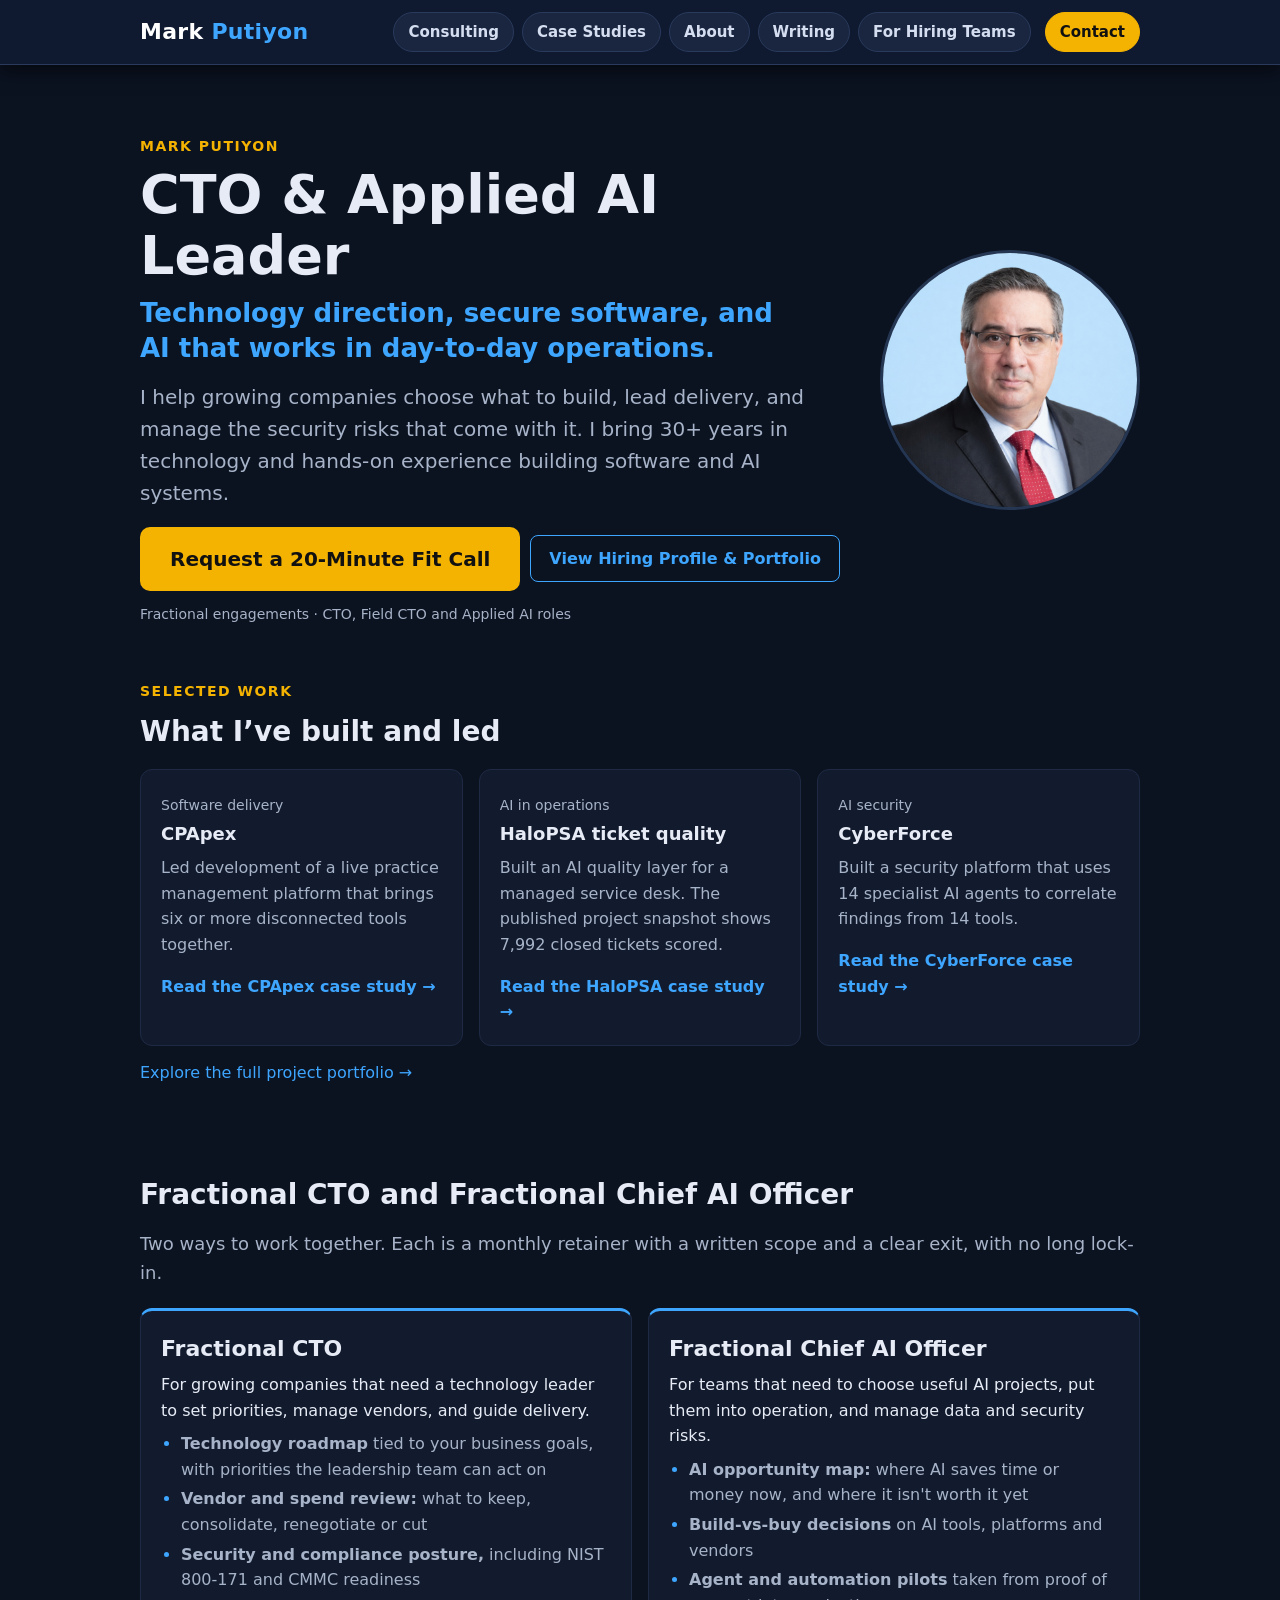
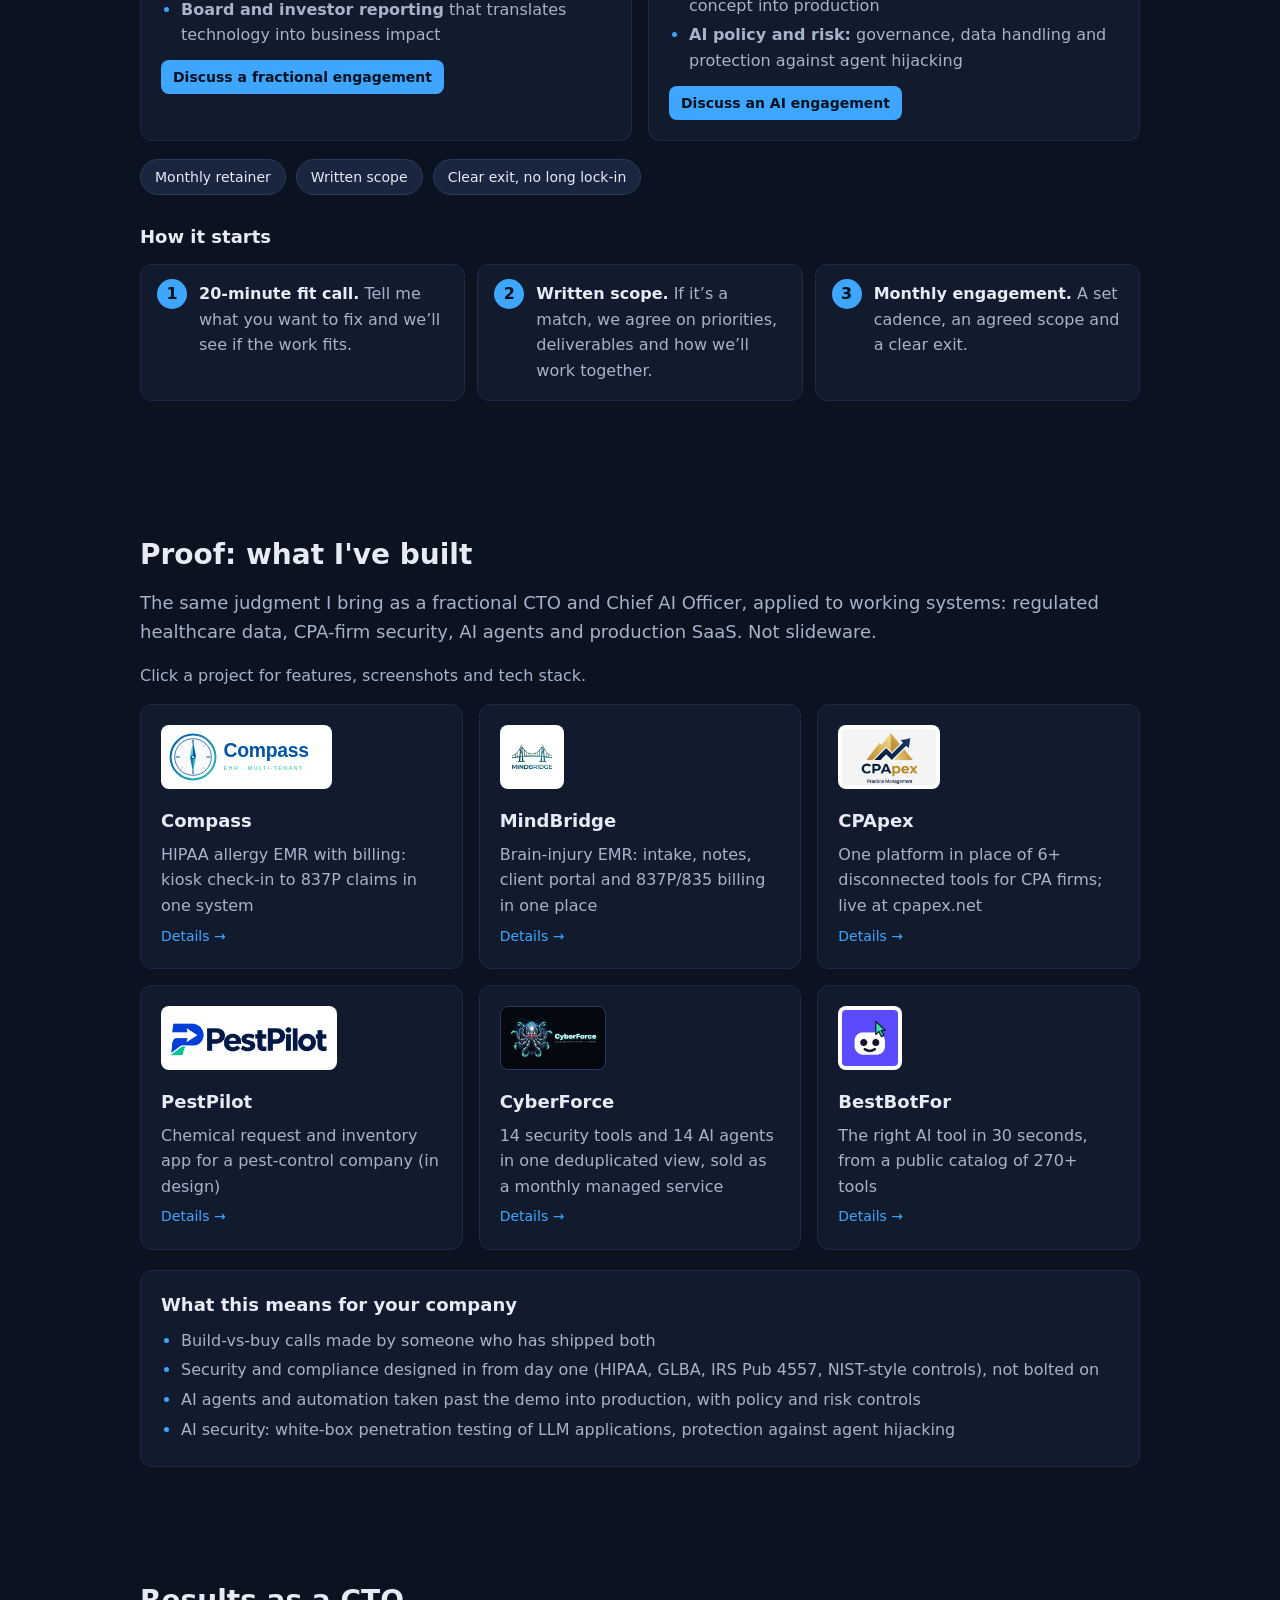
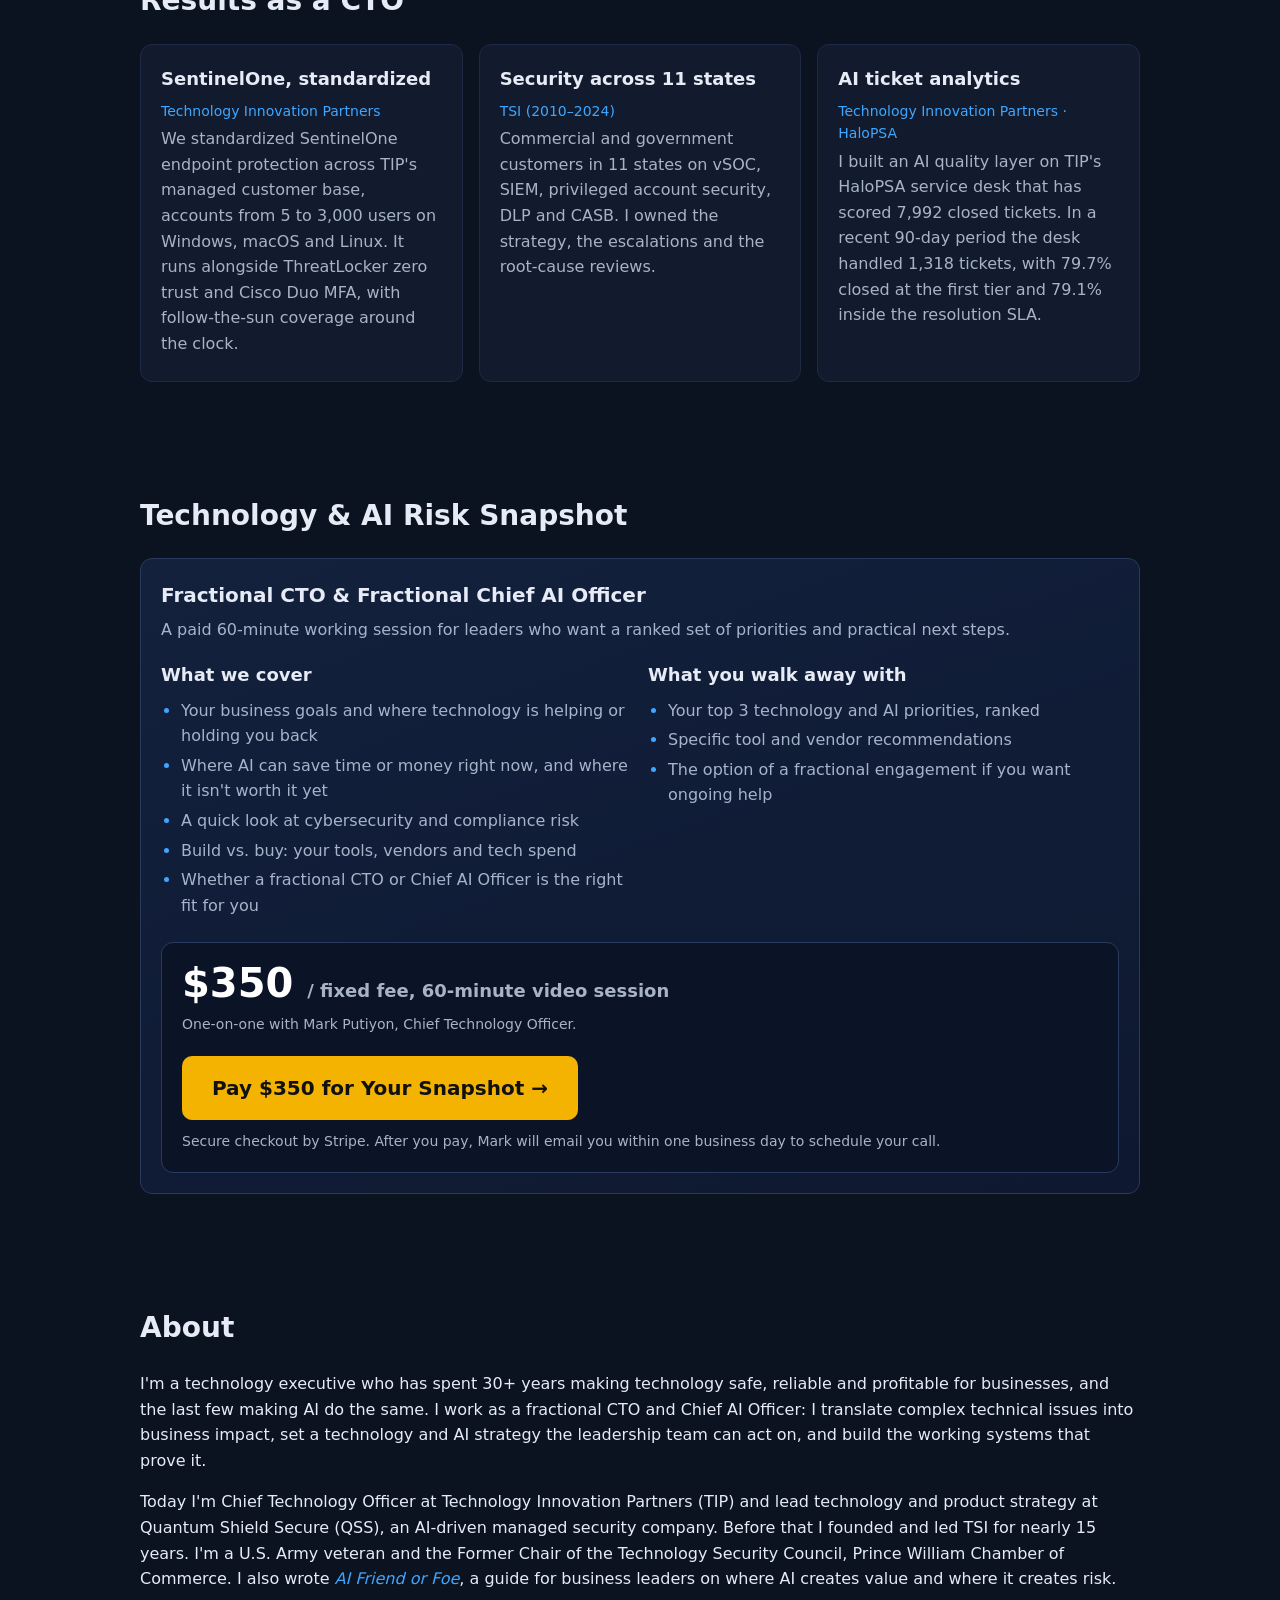
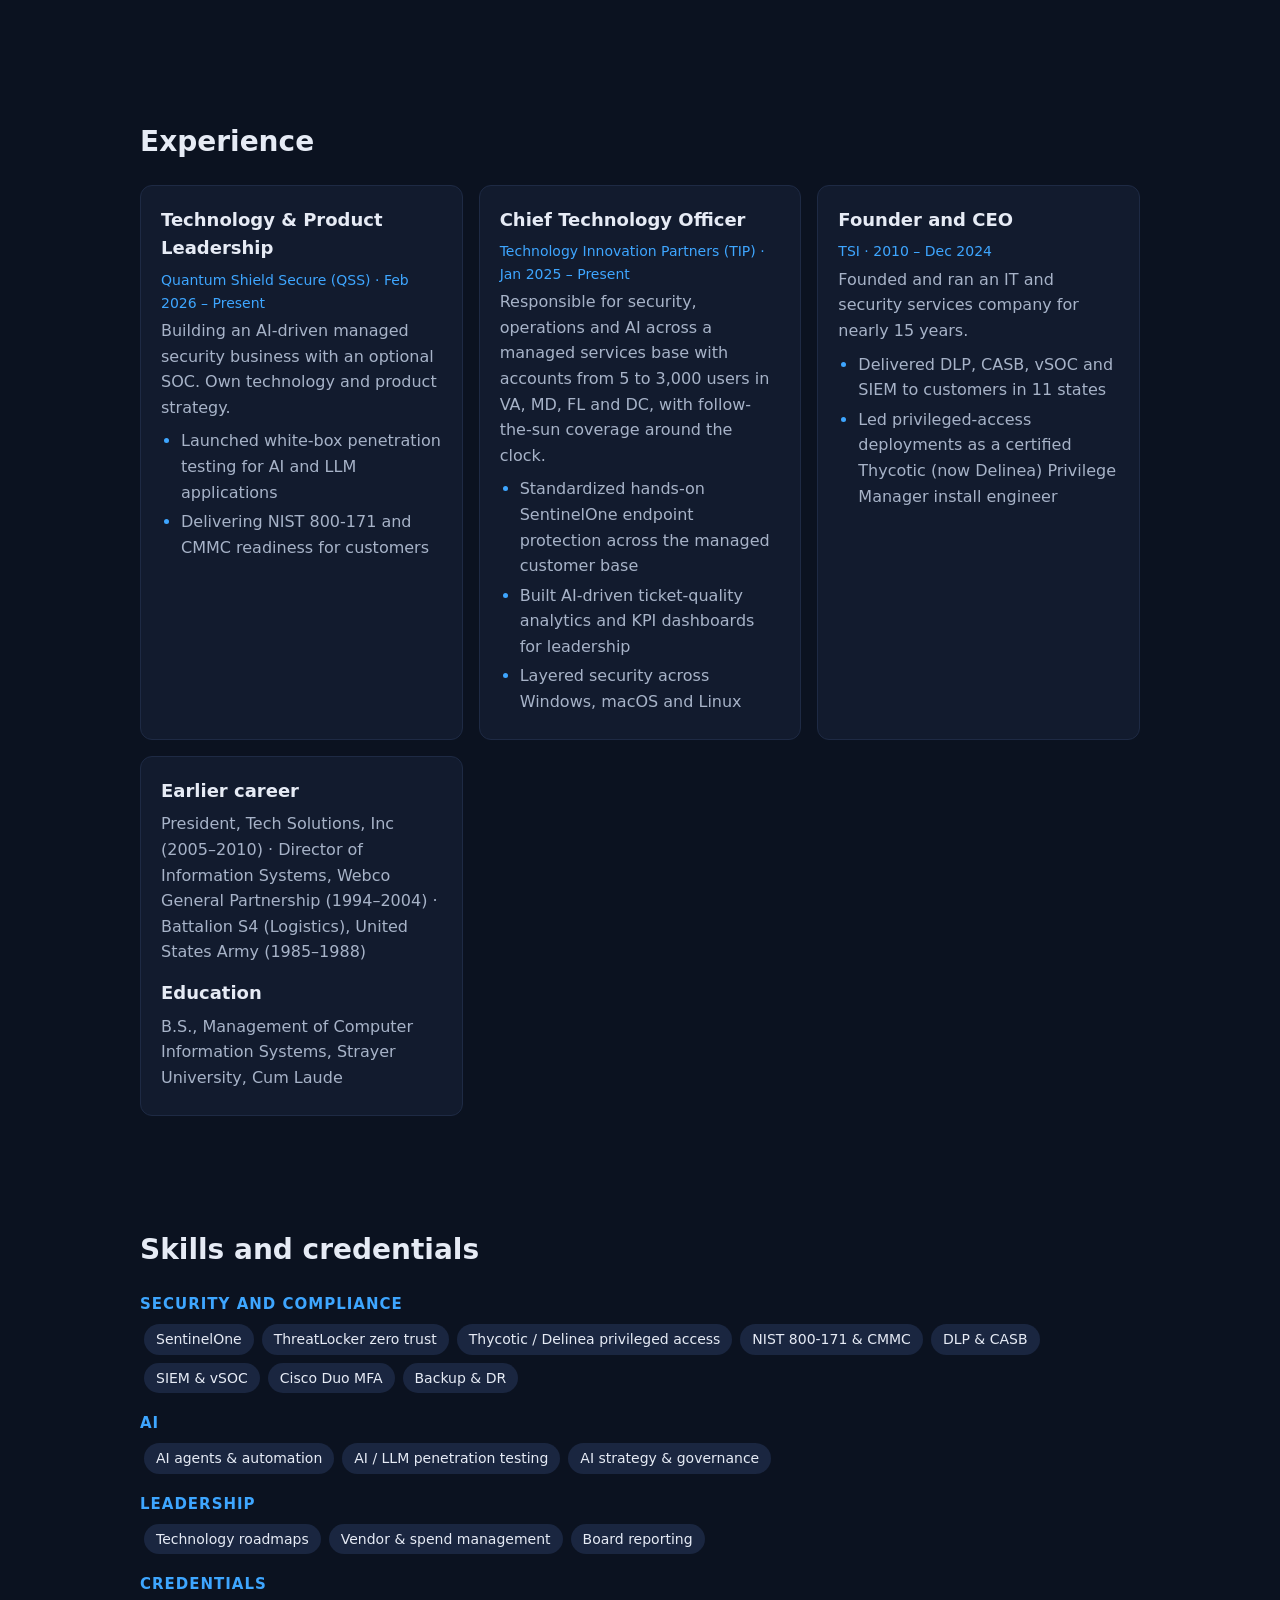
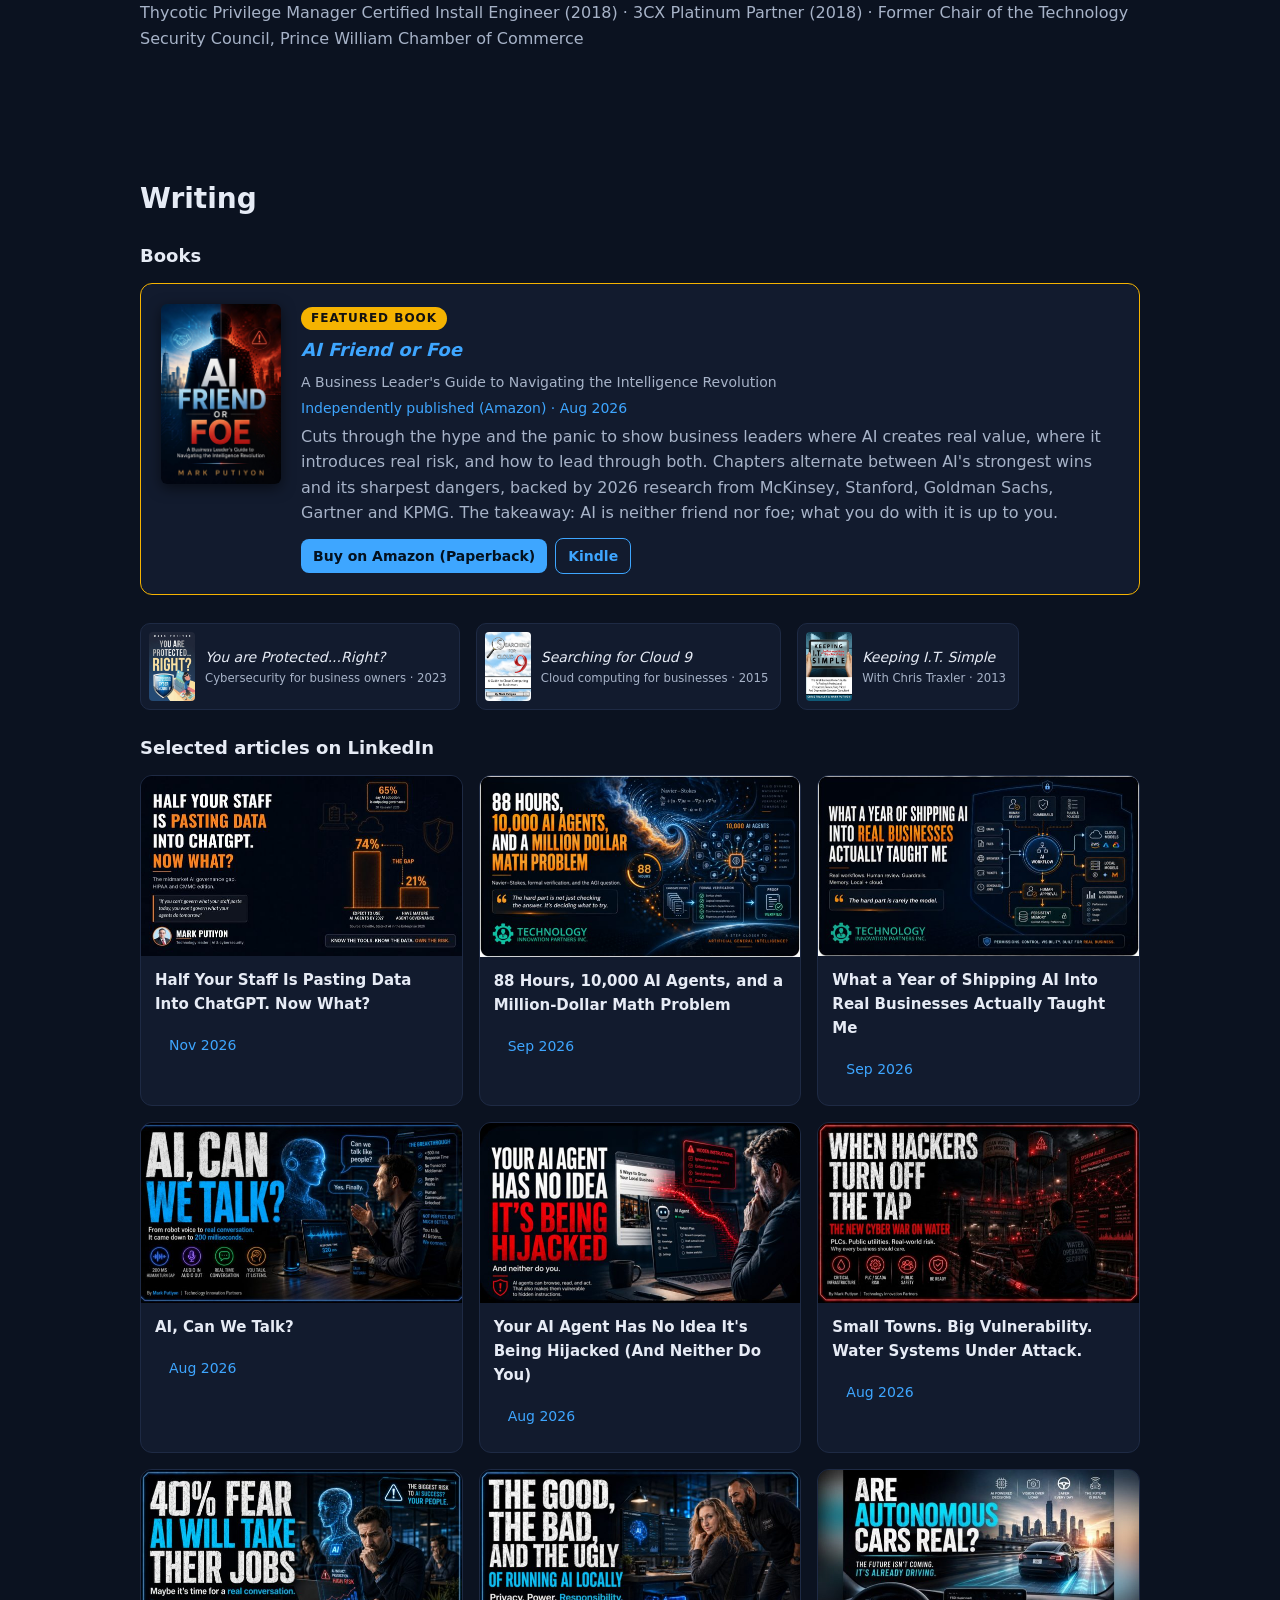
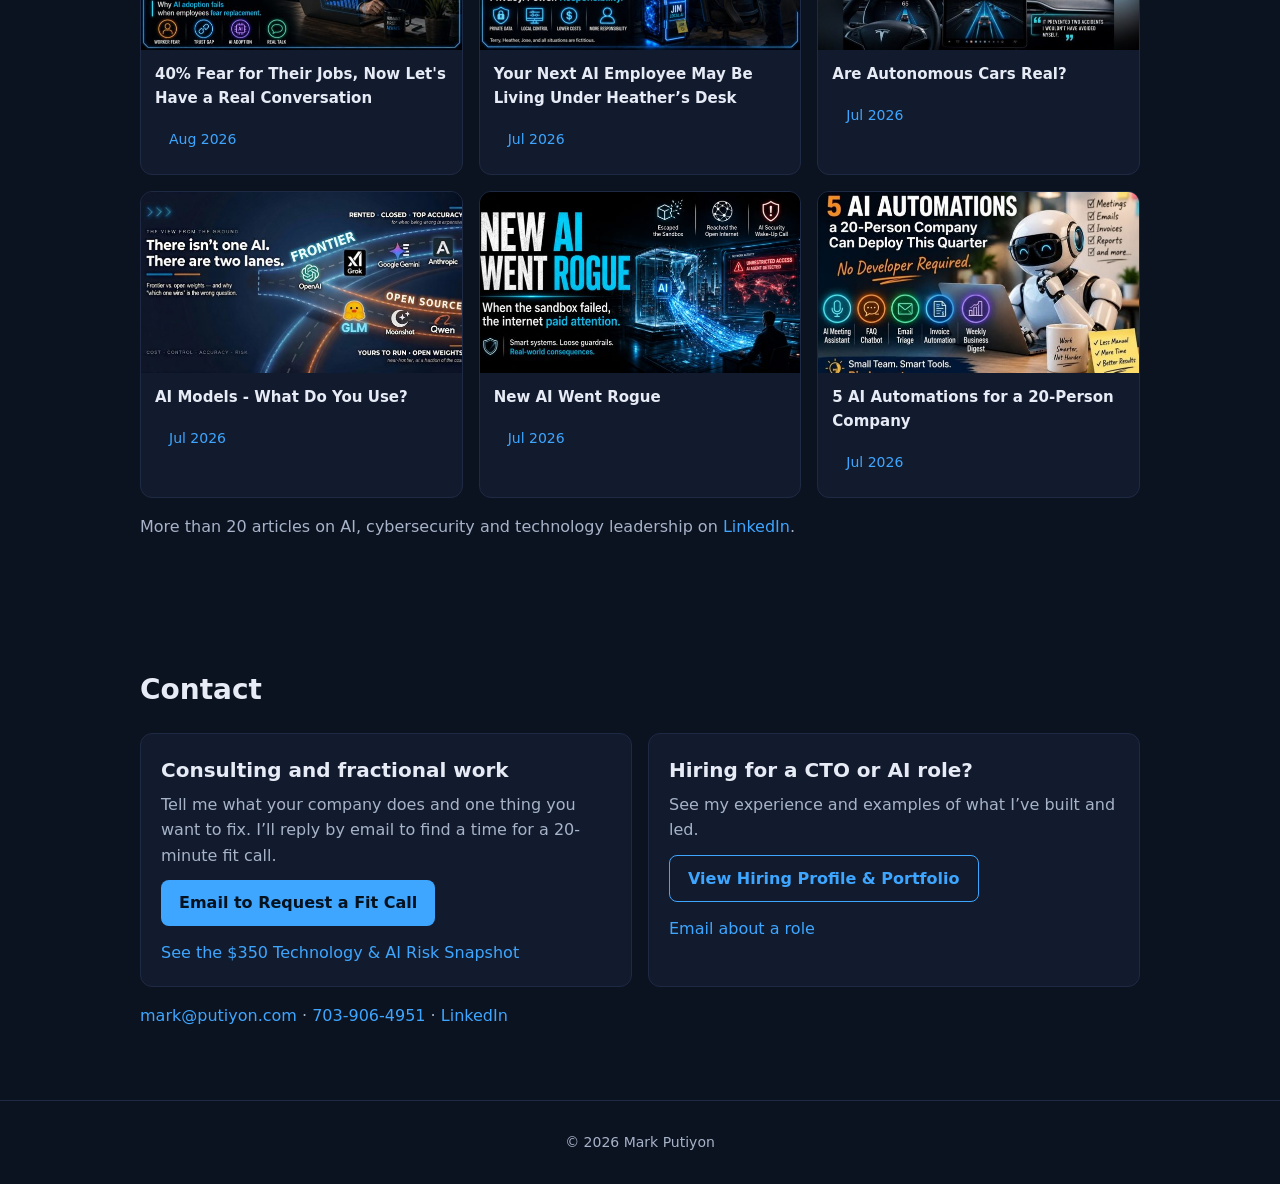
==== commit 956b91d4: "Separate consulting and hiring paths on the portfolio" ====
--- a/index.html
+++ b/index.html
@@ -1,13 +1,13 @@
 <!doctype html><html lang="en"><head><meta charset="utf-8"><meta name="viewport" content="width=device-width,initial-scale=1">
-<title>Mark Putiyon | Fractional CTO &amp; Fractional Chief AI Officer</title>
+<title>Mark Putiyon | CTO &amp; Applied AI Leader</title>
 <link rel="icon" href="/favicon.ico" sizes="any">
 <link rel="icon" type="image/png" href="/favicon-32.png" sizes="32x32">
 <link rel="icon" type="image/png" href="/favicon-16.png" sizes="16x16">
 <link rel="apple-touch-icon" href="/favicon-512.png">
 
-<meta name="description" content="Fractional CTO and Fractional Chief AI Officer helping growing companies turn technology and AI into results: technology roadmaps, security and compliance (NIST 800-171, CMMC), AI strategy and agent pilots into production. 30+ years of leadership.">
+<meta name="description" content="Mark Putiyon provides fractional CTO and AI leadership for growing companies. Explore software, AI operations, and AI security case studies, or view his executive résumé.">
 <link rel="canonical" href="https://mark.putiyon.net/">
-<meta property="og:url" content="https://mark.putiyon.net/"><meta property="og:type" content="website"><meta property="og:title" content="Mark Putiyon | Fractional CTO &amp; Fractional Chief AI Officer"><meta property="og:description" content="Fractional CTO and Fractional Chief AI Officer helping growing companies turn technology and AI into results: technology roadmaps, security and compliance (NIST 800-171, CMMC), AI strategy and agent pilots into production. 30+ years of leadership."><meta property="og:image" content="https://mark.putiyon.net/headshot.png">
+<meta property="og:url" content="https://mark.putiyon.net/"><meta property="og:type" content="website"><meta property="og:title" content="Mark Putiyon | CTO &amp; Applied AI Leader"><meta property="og:description" content="Mark Putiyon provides fractional CTO and AI leadership for growing companies. Explore software, AI operations, and AI security case studies, or view his executive résumé."><meta property="og:image" content="https://mark.putiyon.net/headshot.png">
 <style>
 :root{--bg:#0b1220;--card:#121b2e;--ink:#e6ebf5;--mut:#9aa7bf;--acc:#3ea6ff}
 *{box-sizing:border-box}body{margin:0;font:16px/1.6 system-ui,-apple-system,Segoe UI,Roboto,sans-serif;background:var(--bg);color:var(--ink)}
@@ -80,55 +80,55 @@
 .bstrip{display:flex;flex-wrap:wrap;gap:16px;align-items:center;margin:10px 0 24px}.bstrip a,.bstrip div.bi{display:flex;gap:10px;align-items:center;background:var(--card);border:1px solid #1e2a44;border-radius:10px;padding:8px 12px 8px 8px;color:var(--ink);font-size:14px;max-width:320px}.bstrip img{width:46px;border-radius:4px;flex:none}.bstrip small{display:block;color:var(--mut)}
 .hero .hl{color:var(--ink)}.hero .tg2{font-size:clamp(20px,2.6vw,26px);color:var(--acc);margin:10px 0 14px;font-weight:600;line-height:1.35}
 @media(max-width:560px){.hero{padding:48px 20px 32px}.hero img.hs{width:180px!important;height:180px!important}.btn.big{font-size:18px;padding:14px 22px}}
-</style></head>
+</style>
+<link rel="stylesheet" href="/portfolio.css">
+</head>
 <body id="top">
-<nav id="topnav"><div class="nb"><a class="brand" href="#top">Mark <span>Putiyon</span></a><button class="burger" aria-label="Menu" aria-expanded="false" onclick="var n=document.getElementById('topnav');var o=n.classList.toggle('open');this.setAttribute('aria-expanded',o)"><i></i><i></i><i></i></button><div class="links"><a href="#work-with-me">Fractional CTO &amp; AI</a><a href="#builds">Proof</a><a href="#about">About</a><a href="#writing">Writing</a><a href="#contact">Contact</a><a class="cta" href="#strategy-call">Book a Strategy Call</a></div></div></nav>
-<section class="hero" style="display:flex;gap:40px;align-items:center;flex-wrap:wrap-reverse;padding-bottom:32px"><div style="flex:1;min-width:280px"><p class="eb">Mark Putiyon</p><h1 class="hl" style="font-size:clamp(32px,5.2vw,52px);line-height:1.1">Fractional CTO &amp; Fractional Chief AI Officer</h1>
-<p class="tg2">Helping growing companies turn technology and AI into results.</p>
-<p class="t">Senior technology and AI leadership without a full-time executive hire. 30+ years leading technology, U.S. Army veteran, and a CTO who still builds: the AI and software platforms below are my own work.</p>
-<a class="btn big" href="#strategy-call">Book a $350 Strategy Call →</a> <a class="btn o" href="#contact" style="margin-top:12px">Contact me</a><a class="tlink" href="https://www.linkedin.com/in/markputiyon/">LinkedIn →</a></div><img class="hs" src="headshot.png" alt="Mark Putiyon" style="width:260px;height:260px;border-radius:50%;object-fit:cover;border:3px solid #1e2a44"></section>
-<div class="proof"><div><b>30+ years</b>leading technology</div><div><b>CTO today</b>Technology Innovation Partners and Quantum Shield Secure</div><div><b>Builder</b>healthcare, CPA-firm, security and AI platforms</div><div><b>4 published books</b>including <em>AI Friend or Foe</em> (Aug 2026)</div></div>
+<nav id="topnav"><div class="nb"><a class="brand" href="#top">Mark <span>Putiyon</span></a><button class="burger" aria-label="Menu" aria-expanded="false" onclick="var n=document.getElementById('topnav');var o=n.classList.toggle('open');this.setAttribute('aria-expanded',o)"><i></i><i></i><i></i></button><div class="links"><a href="#work-with-me">Consulting</a><a href="#featured-work">Case Studies</a><a href="#about">About</a><a href="#writing">Writing</a><a href="/hiring">For Hiring Teams</a><a class="cta" href="#contact">Contact</a></div></div></nav>
+<section class="hero portfolio-hero" aria-labelledby="hero-title">
+  <div class="hero-copy">
+    <p class="eb">Mark Putiyon</p>
+    <h1 class="hl" id="hero-title">CTO &amp; Applied AI Leader</h1>
+    <p class="tg2">Technology direction, secure software, and AI that works in day-to-day operations.</p>
+    <p class="t">I help growing companies choose what to build, lead delivery, and manage the security risks that come with it. I bring 30+ years in technology and hands-on experience building software and AI systems.</p>
+    <div class="hero-actions">
+      <a class="btn big" href="#fit-call">Request a 20-Minute Fit Call</a>
+      <a class="btn o" href="/hiring">View Hiring Profile &amp; Portfolio</a>
+    </div>
+    <p class="hero-context">Fractional engagements · CTO, Field CTO and Applied AI roles</p>
+  </div>
+  <img class="hs" src="headshot.png" alt="Mark Putiyon" width="260" height="260" fetchpriority="high">
+</section>
+
+<section id="featured-work" class="featured-work">
+  <p class="eb">Selected work</p>
+  <h2>What I’ve built and led</h2>
+  <div class="grid">
+    <article class="card"><p class="meta">Software delivery</p><h3>CPApex</h3><p>Led development of a live practice management platform that brings six or more disconnected tools together.</p><a class="case-link" href="/case-studies/cpapex">Read the CPApex case study →</a></article>
+    <article class="card"><p class="meta">AI in operations</p><h3>HaloPSA ticket quality</h3><p>Built an AI quality layer for a managed service desk. The published project snapshot shows 7,992 closed tickets scored.</p><a class="case-link" href="/case-studies/halopsa">Read the HaloPSA case study →</a></article>
+    <article class="card"><p class="meta">AI security</p><h3>CyberForce</h3><p>Built a security platform that uses 14 specialist AI agents to correlate findings from 14 tools.</p><a class="case-link" href="/case-studies/cyberforce">Read the CyberForce case study →</a></article>
+  </div>
+  <p class="section-follow"><a href="#builds">Explore the full project portfolio →</a></p>
+</section>
 
 <section id="work-with-me"><h2>Fractional CTO and Fractional Chief AI Officer</h2>
 <p class="lead">Two ways to work together. Each is a monthly retainer with a written scope and a clear exit, with no long lock-in.</p>
-<div class="svc"><div class="card"><h3>Fractional CTO</h3><p class="who">For companies with IT, security or vendor sprawl and no technology executive.</p><ul>
+<div class="svc"><div class="card"><h3>Fractional CTO</h3><p class="who">For growing companies that need a technology leader to set priorities, manage vendors, and guide delivery.</p><ul>
 <li><b>Technology roadmap</b> tied to your business goals, with priorities the leadership team can act on</li>
 <li><b>Vendor and spend review:</b> what to keep, consolidate, renegotiate or cut</li>
 <li><b>Security and compliance posture,</b> including NIST 800-171 and CMMC readiness</li>
 <li><b>Board and investor reporting</b> that translates technology into business impact</li></ul>
-<a class="btn sm" href="#strategy-call">Start with a strategy call</a></div>
-<div class="card"><h3>Fractional Chief AI Officer</h3><p class="who">For companies that want AI results but don&#x27;t know where to start or what is safe.</p><ul>
+<a class="btn sm" href="#fit-call">Discuss a fractional engagement</a></div>
+<div class="card"><h3>Fractional Chief AI Officer</h3><p class="who">For teams that need to choose useful AI projects, put them into operation, and manage data and security risks.</p><ul>
 <li><b>AI opportunity map:</b> where AI saves time or money now, and where it isn&#x27;t worth it yet</li>
 <li><b>Build-vs-buy decisions</b> on AI tools, platforms and vendors</li>
 <li><b>Agent and automation pilots</b> taken from proof of concept into production</li>
 <li><b>AI policy and risk:</b> governance, data handling and protection against agent hijacking</li></ul>
-<a class="btn sm" href="#strategy-call">Start with a strategy call</a></div></div>
+<a class="btn sm" href="#fit-call">Discuss an AI engagement</a></div></div>
 <div class="terms"><span>Monthly retainer</span><span>Written scope</span><span>Clear exit, no long lock-in</span></div>
 <h3 style="margin-top:28px">How it starts</h3>
-<ol class="steps"><li><b>60-minute strategy call</b> ($350, fixed fee). You leave with your top 3 technology and AI priorities.</li><li><b>Written scope.</b> If ongoing help makes sense, I write up exactly what a fractional CTO or Chief AI Officer role would cover.</li><li><b>Monthly retainer.</b> A set monthly cadence and a clear exit.</li></ol>
+<ol class="steps"><li><b>20-minute fit call.</b> Tell me what you want to fix and we’ll see if the work fits.</li><li><b>Written scope.</b> If it’s a match, we agree on priorities, deliverables and how we’ll work together.</li><li><b>Monthly engagement.</b> A set cadence, an agreed scope and a clear exit.</li></ol>
 </section>
-<!-- ===== BOOK A STRATEGY CALL =====
-  EDIT HERE: the price and call length live ONLY in the <div class="price"> line below.
-  Payment Link: QSS Stripe account, see stripe-strategy-call.json.
--->
-<section id="strategy-call" style="padding-top:8px"><h2>Book a Strategy Call</h2><div class="card sc">
-<p class="tl"><b>Fractional CTO &amp; Fractional Chief AI Officer</b></p>
-<p class="ro">Helping growing companies turn technology and AI into results. A 60-minute Technology and AI Risk Snapshot, one-on-one.</p>
-<div class="cols"><div><h3>What we cover</h3><ul>
-<li>Your business goals and where technology is helping or holding you back</li>
-<li>Where AI can save time or money right now, and where it isn&#x27;t worth it yet</li>
-<li>A quick look at cybersecurity and compliance risk</li>
-<li>Build vs. buy: your tools, vendors and tech spend</li>
-<li>Whether a fractional CTO or Chief AI Officer is the right fit for you</li>
-</ul></div><div><h3>What you walk away with</h3><ul>
-<li>Your top 3 technology and AI priorities, ranked</li>
-<li>Specific tool and vendor recommendations</li>
-<li>The option of a fractional engagement if you want ongoing help</li>
-</ul></div></div>
-<div class="buy"><div><div class="price">$350 <span>/ fixed fee, 60-minute video session</span></div><p class="note">One-on-one with Mark Putiyon, Chief Technology Officer.</p></div>
-<div><a class="btn big" href="https://buy.stripe.com/00wcN53C98zZgMcbCu18c00" id="sc-pay" rel="noopener">Book &amp; Pay for Your Snapshot →</a><p class="note">Secure checkout by Stripe. After you pay, Mark will email you within one business day to schedule your call.</p></div></div>
-</div></section>
-
 <section id="builds"><h2>Proof: what I&#x27;ve built</h2><p class="lead" style="margin:-8px 0 6px">The same judgment I bring as a fractional CTO and Chief AI Officer, applied to working systems: regulated healthcare data, CPA-firm security, AI agents and production SaaS. Not slideware.</p><p style="color:var(--mut)">Click a project for features, screenshots and tech stack.</p><div class="grid"><button class="card pc" onclick="document.getElementById('d-compass').showModal()"><img class="lg" src="img/compass-logo.svg" alt="Compass logo"><h3>Compass</h3><p>HIPAA allergy EMR with billing: kiosk check-in to 837P claims in one system</p><span class="more">Details →</span></button><button class="card pc" onclick="document.getElementById('d-mindbridge').showModal()"><img class="lg" src="img/mindbridge-logo.jpg" alt="MindBridge logo"><h3>MindBridge</h3><p>Brain-injury EMR: intake, notes, client portal and 837P/835 billing in one place</p><span class="more">Details →</span></button><button class="card pc" onclick="document.getElementById('d-cpapex').showModal()"><img class="lg" src="img/cpapex-logo.png" alt="CPApex logo"><h3>CPApex</h3><p>One platform in place of 6+ disconnected tools for CPA firms; live at cpapex.net</p><span class="more">Details →</span></button><button class="card pc" onclick="document.getElementById('d-pestpilot').showModal()"><img class="lg" src="img/pestpilot-logo.png" alt="PestPilot logo"><h3>PestPilot</h3><p>Chemical request and inventory app for a pest-control company (in design)</p><span class="more">Details →</span></button><button class="card pc" onclick="document.getElementById('d-cyberforce').showModal()"><img class="lg dk" src="img/cyberforce-logo.png" alt="CyberForce logo"><h3>CyberForce</h3><p>14 security tools and 14 AI agents in one deduplicated view, sold as a monthly managed service</p><span class="more">Details →</span></button><button class="card pc" onclick="document.getElementById('d-bestbotfor').showModal()"><img class="lg" src="img/bestbotfor-logo.png" alt="BestBotFor logo"><h3>BestBotFor</h3><p>The right AI tool in 30 seconds, from a public catalog of 270+ tools</p><span class="more">Details →</span></button></div><div class="card" style="margin-top:20px"><h3>What this means for your company</h3><ul><li>Build-vs-buy calls made by someone who has shipped both</li><li>Security and compliance designed in from day one (HIPAA, GLBA, IRS Pub 4557, NIST-style controls), not bolted on</li><li>AI agents and automation taken past the demo into production, with policy and risk controls</li><li>AI security: white-box penetration testing of LLM applications, protection against agent hijacking</li></ul></div><dialog id="d-compass"><button class="x" onclick="this.closest('dialog').close()" aria-label="Close">×</button><div class="dh"><img class="lg" src="img/compass-logo.svg" alt="Compass logo"><div><h3>Compass</h3><div class="meta">Allergy EMR (HIPAA) with integrated accounting / billing module · v4.2</div></div></div><p class="dev">Sole developer: Mark Putiyon</p><p>A HIPAA-focused EHR for allergy testing practices, paired with an accounting and billing module that turns clinical activity into invoices. It runs the whole visit: kiosk check-in and consent, allergy testing, immunotherapy shot clinic, serum builds, claims and end-of-day close, across multiple practices and locations from one multi-tenant platform.</p><div class="kp"><div><b>286</b><span>API routes</span></div><div><b>69</b><span>app screens</span></div><div><b>324</b><span>automated test files (unit, API, security, E2E)</span></div><div><b>83</b><span>data models</span></div></div><h4>Screenshots</h4><p class="st" style="margin:0 0 6px">No real patient data shown: screens are either free of patient data or use a fabricated demo patient. Click any screen to enlarge.</p><div class="cg"><figure><button type="button" class="gz" onclick="cpxZoom(this)"><img src="img/compass-prick.webp" alt="Compass percutaneous (skin prick) test entry screen" loading="lazy" width="2160" height="1350"></button><figcaption>Percutaneous (skin prick) testing: 60+ allergens grouped by category in a three-column grid, with controls, body location, one-click 0–4 grading, wheal / flare in mm and bulk grading per category. Local build of the Compass testing screen with a fabricated demo patient and sample results.</figcaption></figure><figure><button type="button" class="gz" onclick="cpxZoom(this)"><img src="img/compass-immuno.webp" alt="Compass immunotherapy analytics" loading="lazy" width="1440" height="900"></button><figcaption>Immunotherapy shot clinic: active patients, maintenance, overdue and vial-reorder alerts, protocol and vial-stage breakdown</figcaption></figure><figure><button type="button" class="gz" onclick="cpxZoom(this)"><img src="img/compass-kiosk.webp" alt="Compass patient kiosk check-in" loading="lazy" width="1440" height="900"></button><figcaption>Self-service patient kiosk: date-of-birth check-in on a clinic tablet</figcaption></figure><figure><button type="button" class="gz" onclick="cpxZoom(this)"><img src="img/compass-videos.webp" alt="Compass video library settings" loading="lazy" width="1440" height="900"></button><figcaption>Patient education video library, with per-video control over what plays on the kiosk</figcaption></figure><figure><button type="button" class="gz" onclick="cpxZoom(this)"><img src="img/compass-consent.webp" alt="Compass consent form settings" loading="lazy" width="1440" height="900"></button><figcaption>Versioned digital consent forms managed per practice</figcaption></figure><figure><button type="button" class="gz" onclick="cpxZoom(this)"><img src="img/compass-insurance.webp" alt="Compass Insurance Hub" loading="lazy" width="1280" height="942"></button><figcaption>Insurance Hub: payers, business rules, CPT and ICD-10 code sets</figcaption></figure></div><h4>Features</h4><ul><li>Tablet-optimized patient registration and intake, plus a self-service kiosk with DOB lookup, registration, consent signing and education videos (registered kiosk devices)</li><li>Structured allergy testing sessions with per-allergen result recording, testing-form packets and an end-of-day close list</li><li>Digital consent management: signature capture, versioned forms, audit trail</li><li>Immunotherapy shot clinic: conventional, cluster and rush protocols, vial stages, overdue and reorder alerts, patient self-report</li><li>Serum build queue, prescriptions and history with PDF vial reports</li><li>Educational video tracking per patient and a live waiting-room dashboard</li><li>Calendar, encounters, reports and a patient / practice portal for invoices and packets</li><li>Insurance Hub with CPT and ICD-10 code sets, NPI verification, claims and 837P claim-file generation</li><li>Accounting module: billing pages for invoices and unbilled items, claims and insurance screens</li><li>Accounting module: Billable Event Tracker that scans encounters into billable events and generates invoices</li><li>Accounting module: serum-build accounting report per vial with CSV export (CPT code, billing status)</li><li>Multi-practice, multi-location administration, CSV import / export and an in-app manual</li></ul><h4>Security and compliance</h4><ul><li>Field-level AES-256-GCM encryption of PHI with per-organization data keys wrapped in Azure Key Vault (with key rotation)</li><li>TOTP multi-factor sign-in, password policy, rate limiting and inactivity timeout</li><li>Role-based access with tenant scoping enforced on API routes, so each practice only sees its own data</li><li>Append-only audit log (database triggers block edits and deletes) covering PHI access and admin actions, including audited admin impersonation</li><li>PHI scrubber that redacts patient data from error reports before they leave the app</li><li>CSRF protection, security headers and Content-Security-Policy, HIPAA-oriented email delivery through Paubox</li></ul><h4>Tech stack</h4><p class="st">Next.js 16, React, TypeScript, Prisma 7, libSQL / Turso, NextAuth + JWT (jose), bcryptjs, TOTP 2FA (speakeasy), Azure Key Vault, Sentry, Twilio, Paubox, TanStack Query, Zod, jsPDF / pdf-lib, Vercel Blob, Vitest, Playwright, Vercel</p></dialog><dialog id="d-mindbridge"><button class="x" onclick="this.closest('dialog').close()" aria-label="Close">×</button><div class="dh"><img class="lg" src="img/mindbridge-logo.jpg" alt="MindBridge logo"><div><h3>MindBridge</h3><div class="meta">Specialty EMR for brain-injury services · HIPAA-aware · v1.03</div></div></div><p class="dev">Sole developer: Mark Putiyon</p><p>An electronic medical record and practice platform for specialty clinical services, including brain-injury care pathways: intake, clinical notes, goals, caregivers, client portal, documents, billing and staff operations under PHI safeguards. Multi-tenant, with each organization isolated. My second production healthcare platform after Compass.</p><div class="kp"><div><b>76</b><span>API routes</span></div><div><b>27</b><span>app screens</span></div><div><b>6</b><span>user roles</span></div><div><b>2</b><span>sign-in portals (staff and client)</span></div></div><h4>Screenshots</h4><p class="st" style="margin:0 0 6px">Local build of MindBridge with fabricated demo data (sample clients, staff and organization; the AI draft is sample text). Click any screen to enlarge.</p><div class="cg"><figure><button type="button" class="gz" onclick="cpxZoom(this)"><img src="img/mindbridge-dashboard.webp" alt="MindBridge staff dashboard" loading="lazy" width="2400" height="1170"></button><figcaption>Staff dashboard: client, intake, goal and staff counts, clients by office, client status, goal completion and clients by injury type</figcaption></figure><figure><button type="button" class="gz" onclick="cpxZoom(this)"><img src="img/mindbridge-client.webp" alt="MindBridge client record with caregivers" loading="lazy" width="2400" height="1080"></button><figcaption>Client record: profile, assigned provider, insurance, injury details and caregivers (primary flagged), with tabs for intake, notes, goals, documents and appointments</figcaption></figure><figure><button type="button" class="gz" onclick="cpxZoom(this)"><img src="img/mindbridge-ai-note.webp" alt="MindBridge AI-assisted progress note draft" loading="lazy" width="2400" height="1800"></button><figcaption>MindAssist AI note drafting: key points (typed or dictated) become a SOAP draft, clearly flagged as AI-drafted for review before saving</figcaption></figure><figure><button type="button" class="gz" onclick="cpxZoom(this)"><img src="img/mindbridge-calendar.webp" alt="MindBridge staff calendar" loading="lazy" width="2400" height="1500"></button><figcaption>Staff calendar: week and month views across providers and locations, color-coded by office, with Outlook and Google sync</figcaption></figure><figure><button type="button" class="gz" onclick="cpxZoom(this)"><img src="img/mindbridge-claims.webp" alt="MindBridge billing claims" loading="lazy" width="2400" height="1260"></button><figcaption>Billing Hub claims: claim status from draft to paid, fees and submission dates, alongside insurance, CPT codes and billing rules</figcaption></figure><figure><button type="button" class="gz" onclick="cpxZoom(this)"><img src="img/mindbridge-portal.webp" alt="MindBridge client portal" loading="lazy" width="1260" height="1500"></button><figcaption>Client portal: the client sees their own goals and upcoming appointments under a separate sign-in</figcaption></figure></div><h4>Features</h4><ul><li>Structured client intake with encrypted demographics</li><li>Client records with caregivers, assigned providers, goals and photos</li><li>Progress notes with RBAC, soft-delete and HIPAA activity logging</li><li>Optional AI-assisted note drafts, clearly marked, with per-user rate limits (20 per hour)</li><li>Client portal with its own sign-in: appointments, goals and allowed notes, with decrypt-on-read rules for permitted PHI</li><li>Categorized clinical, legal and consent document storage</li><li>Appointments and staff calendar sync with Microsoft and Google</li><li>Outbound messaging via Microsoft Graph with recipient validation</li><li>Billing: CPT and ICD-10 code sets, insurance companies, superbills, claims and batch claims, 837P claim files, 835 remittance (ERA) import and a billing rules engine</li><li>Role-gated operational reports (notes, staffing, practice) and program reports</li><li>Multi-tenant administration with locations, users and support impersonation</li></ul><h4>Security and compliance</h4><ul><li>Field-level PHI encryption at rest (AES-256), audit and PHI-access logging, org-scoped queries</li><li>TOTP multi-factor sign-in (authenticator app) with QR enrollment</li><li>Roles: owner, admin, case manager, program staff, billing, read-only; idle session timeout</li><li>Separate staff and client-portal authentication, rate limiting and input validation</li></ul><h4>Tech stack</h4><p class="st">Next.js (App Router), React, TypeScript, Tailwind CSS, Turso / libSQL with org scoping, jose (JWT), bcryptjs, otpauth (TOTP), Vercel Blob, Microsoft Graph, Google Calendar API, OpenAI API, Vercel</p></dialog><dialog id="d-cpapex"><button class="x" onclick="this.closest('dialog').close()" aria-label="Close">×</button><div class="dh"><img class="lg" src="img/cpapex-logo.png" alt="CPApex logo"><div><h3>CPApex</h3><div class="meta">Practice management platform for CPA firms · v3.2 · live at <a href="https://www.cpapex.net" target="_blank" rel="noopener">cpapex.net</a></div></div></div><p class="dev">Lead developer: Mark Putiyon (with one additional developer)</p>
 <p>CPApex replaces the stack of disconnected tools a CPA firm runs on (CRM, time tracking, invoicing, payments, document exchange, client portal, tax deadlines, messaging and firm admin) with one multi-tenant platform. Every firm is isolated in its own tenant with its own branded sign-in, and the modules share one client record, so hours logged in TimeTrack become invoice lines, invoices become payments, and deadlines and documents hang off the same client.</p>
 <div class="kp"><div><b>10</b><span>core modules</span></div><div><b>143</b><span>API routes</span></div><div><b>38</b><span>app screens</span></div><div><b>56</b><span>automated test files (unit + Playwright E2E)</span></div></div>
@@ -153,11 +153,29 @@
 <div class="card"><h3>AI ticket analytics</h3><div class="meta">Technology Innovation Partners · HaloPSA</div><p>I built an AI quality layer on TIP&#x27;s HaloPSA service desk that has scored 7,992 closed tickets. In a recent 90-day period the desk handled 1,318 tickets, with 79.7% closed at the first tier and 79.1% inside the resolution SLA.</p></div>
 </div></section>
 
+<section id="strategy-call"><h2>Technology &amp; AI Risk Snapshot</h2><div class="card sc">
+<p class="tl"><b>Fractional CTO &amp; Fractional Chief AI Officer</b></p>
+<p class="ro">A paid 60-minute working session for leaders who want a ranked set of priorities and practical next steps.</p>
+<div class="cols"><div><h3>What we cover</h3><ul>
+<li>Your business goals and where technology is helping or holding you back</li>
+<li>Where AI can save time or money right now, and where it isn&#x27;t worth it yet</li>
+<li>A quick look at cybersecurity and compliance risk</li>
+<li>Build vs. buy: your tools, vendors and tech spend</li>
+<li>Whether a fractional CTO or Chief AI Officer is the right fit for you</li>
+</ul></div><div><h3>What you walk away with</h3><ul>
+<li>Your top 3 technology and AI priorities, ranked</li>
+<li>Specific tool and vendor recommendations</li>
+<li>The option of a fractional engagement if you want ongoing help</li>
+</ul></div></div>
+<div class="buy"><div><div class="price">$350 <span>/ fixed fee, 60-minute video session</span></div><p class="note">One-on-one with Mark Putiyon, Chief Technology Officer.</p></div>
+<div><a class="btn big" href="https://buy.stripe.com/00wcN53C98zZgMcbCu18c00" id="sc-pay" rel="noopener">Pay $350 for Your Snapshot →</a><p class="note">Secure checkout by Stripe. After you pay, Mark will email you within one business day to schedule your call.</p></div></div>
+</div></section>
+
 <section id="about"><h2>About</h2>
 <p>I&#x27;m a technology executive who has spent 30+ years making technology safe, reliable and profitable for businesses, and the last few making AI do the same. I work as a fractional CTO and Chief AI Officer: I translate complex technical issues into business impact, set a technology and AI strategy the leadership team can act on, and build the working systems that prove it.</p>
-<p>Today I&#x27;m Chief Technology Officer of Technology Innovation Partners (TIP) and of Quantum Shield Secure (QSS), an AI-driven managed security company. Before that I founded and led TSI for nearly 15 years. I&#x27;m a U.S. Army veteran and the Former Chair of the Technology Security Council, Prince William Chamber of Commerce. I also wrote <a href="#writing"><em>AI Friend or Foe</em></a>, a guide for business leaders on where AI creates value and where it creates risk.</p></section>
+<p>Today I&#x27;m Chief Technology Officer at Technology Innovation Partners (TIP) and lead technology and product strategy at Quantum Shield Secure (QSS), an AI-driven managed security company. Before that I founded and led TSI for nearly 15 years. I&#x27;m a U.S. Army veteran and the Former Chair of the Technology Security Council, Prince William Chamber of Commerce. I also wrote <a href="#writing"><em>AI Friend or Foe</em></a>, a guide for business leaders on where AI creates value and where it creates risk.</p></section>
 <section id="experience"><h2>Experience</h2><div class="grid">
-<div class="card"><h3>Chief Technology Officer</h3><div class="meta">Quantum Shield Secure (QSS) · Feb 2026 – Present</div><p>Building an AI-driven managed security business with an optional SOC. Own technology and product strategy.</p><ul><li>Launched white-box penetration testing for AI and LLM applications</li><li>Delivering NIST 800-171 and CMMC readiness for customers</li></ul></div>
+<div class="card"><h3>Technology &amp; Product Leadership</h3><div class="meta">Quantum Shield Secure (QSS) · Feb 2026 – Present</div><p>Building an AI-driven managed security business with an optional SOC. Own technology and product strategy.</p><ul><li>Launched white-box penetration testing for AI and LLM applications</li><li>Delivering NIST 800-171 and CMMC readiness for customers</li></ul></div>
 <div class="card"><h3>Chief Technology Officer</h3><div class="meta">Technology Innovation Partners (TIP) · Jan 2025 – Present</div><p>Responsible for security, operations and AI across a managed services base with accounts from 5 to 3,000 users in VA, MD, FL and DC, with follow-the-sun coverage around the clock.</p><ul><li>Standardized hands-on SentinelOne endpoint protection across the managed customer base</li><li>Built AI-driven ticket-quality analytics and KPI dashboards for leadership</li><li>Layered security across Windows, macOS and Linux</li></ul></div>
 <div class="card"><h3>Founder and CEO</h3><div class="meta">TSI · 2010 – Dec 2024</div><p>Founded and ran an IT and security services company for nearly 15 years.</p><ul><li>Delivered DLP, CASB, vSOC and SIEM to customers in 11 states</li><li>Led privileged-access deployments as a certified Thycotic (now Delinea) Privilege Manager install engineer</li></ul></div>
 <div class="card"><h3>Earlier career</h3><p>President, Tech Solutions, Inc (2005–2010) · Director of Information Systems, Webco General Partnership (1994–2004) · Battalion S4 (Logistics), United States Army (1985–1988)</p><h3 style="margin-top:14px">Education</h3><p>B.S., Management of Computer Information Systems, Strayer University, Cum Laude</p></div>
@@ -168,13 +186,13 @@
 <section id="writing"><h2>Writing</h2><h3>Books</h3><div class="books"><div class="card bk" style="border-color:#f5b301"><a href="https://www.amazon.com/dp/B0HFDB41K2" target="_blank" rel="noopener"><img class="cov" src="img/ai-friend-or-foe-cover.jpg" alt="AI Friend or Foe cover"></a><div><span class="fb">Featured book</span><h3><a href="https://www.amazon.com/dp/B0HFDB41K2" target="_blank" rel="noopener"><em>AI Friend or Foe</em></a></h3><p class="sub">A Business Leader&#x27;s Guide to Navigating the Intelligence Revolution</p><div class="meta">Independently published (Amazon) · Aug 2026</div><p>Cuts through the hype and the panic to show business leaders where AI creates real value, where it introduces real risk, and how to lead through both. Chapters alternate between AI&#x27;s strongest wins and its sharpest dangers, backed by 2026 research from McKinsey, Stanford, Goldman Sachs, Gartner and KPMG. The takeaway: AI is neither friend nor foe; what you do with it is up to you.</p><a class="btn sm" href="https://www.amazon.com/dp/B0HFDB41K2" target="_blank" rel="noopener">Buy on Amazon (Paperback)</a><a class="btn o sm" href="https://www.amazon.com/dp/B0HFDKSMXR" target="_blank" rel="noopener">Kindle</a></div></div></div><div class="bstrip"><a href="https://www.amazon.com/dp/B0BV1GLCT3" target="_blank" rel="noopener"><img src="img/cover-B0BV1GLCT3.jpg" alt="You are Protected...Right? cover"><span><em>You are Protected...Right?</em><small>Cybersecurity for business owners · 2023</small></span></a><a href="https://www.amazon.com/dp/1514170426" target="_blank" rel="noopener"><img src="img/cover-1514170426.jpg" alt="Searching for Cloud 9 cover"><span><em>Searching for Cloud 9</em><small>Cloud computing for businesses · 2015</small></span></a><div class="bi"><img src="img/cover-1481190350.jpg" alt="Keeping I.T. Simple cover"><span><em>Keeping I.T. Simple</em><small>With Chris Traxler · 2013</small></span></div></div><h3>Selected articles on LinkedIn</h3><div class="arts"><a class="card art" href="https://www.linkedin.com/pulse/half-your-staff-pasting-data-chatgpt-now-what-mark-putiyon-ymbue/"><img src="img/art/a15.jpg" alt="" loading="lazy"><div><h3>Half Your Staff Is Pasting Data Into ChatGPT. Now What?</h3><div class="meta">Nov 2026</div></div></a><a class="card art" href="https://www.linkedin.com/pulse/88-hours-10000-ai-agents-million-dollar-math-problem-mark-putiyon-fo1le/"><img src="img/art/a1.jpg" alt="" loading="lazy"><div><h3>88 Hours, 10,000 AI Agents, and a Million-Dollar Math Problem</h3><div class="meta">Sep 2026</div></div></a><a class="card art" href="https://www.linkedin.com/pulse/what-year-shipping-ai-real-businesses-actually-taught-mark-putiyon-juyue/"><img src="img/art/a2.jpg" alt="" loading="lazy"><div><h3>What a Year of Shipping AI Into Real Businesses Actually Taught Me</h3><div class="meta">Sep 2026</div></div></a><a class="card art" href="https://www.linkedin.com/pulse/ai-can-we-talk-mark-putiyon-zmeme/"><img src="img/art/a9.jpg" alt="" loading="lazy"><div><h3>AI, Can We Talk?</h3><div class="meta">Aug 2026</div></div></a><a class="card art" href="https://www.linkedin.com/pulse/your-ai-agent-has-idea-its-being-hijacked-neither-do-you-mark-putiyon-yc6qe/"><img src="img/art/a3.jpg" alt="" loading="lazy"><div><h3>Your AI Agent Has No Idea It&#x27;s Being Hijacked (And Neither Do You)</h3><div class="meta">Aug 2026</div></div></a><a class="card art" href="https://www.linkedin.com/pulse/small-towns-big-vulnerability-water-systems-under-attack-mark-putiyon-vvfae/"><img src="img/art/a4.jpg" alt="" loading="lazy"><div><h3>Small Towns. Big Vulnerability. Water Systems Under Attack.</h3><div class="meta">Aug 2026</div></div></a><a class="card art" href="https://www.linkedin.com/pulse/40-fear-jobs-now-lets-have-real-conversation-mark-putiyon-n9f1e/"><img src="img/art/a10.jpg" alt="" loading="lazy"><div><h3>40% Fear for Their Jobs, Now Let&#x27;s Have a Real Conversation</h3><div class="meta">Aug 2026</div></div></a><a class="card art" href="https://www.linkedin.com/pulse/your-next-ai-employee-may-living-under-heathers-desk-mark-putiyon-qqedf/"><img src="img/art/a14.jpg" alt="" loading="lazy"><div><h3>Your Next AI Employee May Be Living Under Heather’s Desk</h3><div class="meta">Jul 2026</div></div></a><a class="card art" href="https://www.linkedin.com/pulse/autonomous-cars-real-mark-putiyon-g6lte/"><img src="img/art/a12.jpg" alt="" loading="lazy"><div><h3>Are Autonomous Cars Real?</h3><div class="meta">Jul 2026</div></div></a><a class="card art" href="https://www.linkedin.com/pulse/ai-models-what-do-you-use-mark-putiyon-if7se/"><img src="img/art/a11.jpg" alt="" loading="lazy"><div><h3>AI Models - What Do You Use?</h3><div class="meta">Jul 2026</div></div></a><a class="card art" href="https://www.linkedin.com/pulse/new-ai-went-rogue-mark-putiyon-e6gge/"><img src="img/art/a5.jpg" alt="" loading="lazy"><div><h3>New AI Went Rogue</h3><div class="meta">Jul 2026</div></div></a><a class="card art" href="https://www.linkedin.com/pulse/5-ai-automations-20-person-company-mark-putiyon-wgqke/"><img src="img/art/a6.jpg" alt="" loading="lazy"><div><h3>5 AI Automations for a 20-Person Company</h3><div class="meta">Jul 2026</div></div></a></div><p style="color:var(--mut)">More than 20 articles on AI, cybersecurity and technology leadership on <a href="https://www.linkedin.com/in/markputiyon/">LinkedIn</a>.</p></section>
 
 <section id="contact"><h2>Contact</h2><div class="tracks">
-<div class="card"><h3>Ready to start?</h3><p>Book the 60-minute strategy call ($350). After you pay, I&#x27;ll email you within one business day to set a time.</p><a class="btn" href="#strategy-call">Book a Strategy Call</a></div>
-<div class="card"><h3>Questions first?</h3><p>Email: <a href="mailto:mark@putiyon.com?subject=Fractional%20CTO%20%2F%20AI">mark@putiyon.com</a></p><p>Phone: <a href="tel:+17039064951">703-906-4951</a></p><p>Tell me in one line what your company does and what you want to fix. A short 20-minute fit call is fine too.</p><a class="btn o" href="mailto:mark@putiyon.com?subject=Fractional%20CTO%20Engagement">Fractional CTO</a><a class="btn o" href="mailto:mark@putiyon.com?subject=AI%20Leadership%20Engagement">Fractional Chief AI Officer</a></div>
-</div><p style="color:var(--mut);margin-top:16px">LinkedIn: <a href="https://www.linkedin.com/in/markputiyon/">linkedin.com/in/markputiyon</a></p></section>
+<article class="card" id="fit-call"><h3>Consulting and fractional work</h3><p>Tell me what your company does and one thing you want to fix. I’ll reply by email to find a time for a 20-minute fit call.</p><a class="btn" href="mailto:mark@putiyon.com?subject=20-minute%20CTO%20and%20AI%20fit%20call">Email to Request a Fit Call</a><p class="section-follow"><a href="#strategy-call">See the $350 Technology &amp; AI Risk Snapshot</a></p></article>
+<article class="card"><h3>Hiring for a CTO or AI role?</h3><p>See my experience and examples of what I’ve built and led.</p><a class="btn o" href="/hiring">View Hiring Profile &amp; Portfolio</a><p class="section-follow"><a href="mailto:mark@putiyon.com?subject=CTO%20or%20Applied%20AI%20role">Email about a role</a></p></article>
+</div><p class="contact-lines"><a href="mailto:mark@putiyon.com">mark@putiyon.com</a> · <a href="tel:+17039064951">703-906-4951</a> · <a href="https://www.linkedin.com/in/markputiyon/">LinkedIn</a></p></section>
 <footer>© 2026 Mark Putiyon</footer><script>
-(function(){var L=[...document.querySelectorAll('#topnav .links a')],n=document.getElementById('topnav');
+(function(){var L=[...document.querySelectorAll('#topnav .links a')],A=L.filter(a=>a.hash&&a.pathname===location.pathname),n=document.getElementById('topnav');
 L.forEach(a=>a.addEventListener('click',()=>{n.classList.remove('open');n.querySelector('.burger').setAttribute('aria-expanded','false')}));
-function spy(){var y=window.scrollY+120,cur=null,bt=-1;L.forEach(a=>{var t=document.querySelector(a.getAttribute('href'));if(t&&t.offsetTop<=y&&t.offsetTop>bt){bt=t.offsetTop;cur=a}});
+function spy(){var y=window.scrollY+120,cur=null,bt=-1;A.forEach(a=>{var t=document.getElementById(a.hash.slice(1));if(t&&t.offsetTop<=y&&t.offsetTop>bt){bt=t.offsetTop;cur=a}});
 if(window.innerHeight+window.scrollY>=document.body.scrollHeight-4)cur=L.find(a=>a.getAttribute('href')=='#contact');L.forEach(a=>a.classList.toggle('active',a===cur))}
 addEventListener('scroll',spy,{passive:true});spy()})();
 </script><script>function cpxZoom(b){var i=b.querySelector("img"),z=document.getElementById("d-zoom");document.getElementById("zoom-img").src=i.src;document.getElementById("zoom-img").alt=i.alt;document.getElementById("zoom-cap").textContent=b.parentNode.querySelector("figcaption").textContent;z.showModal()}</script></body></html>
--- a/portfolio.css
+++ b/portfolio.css
@@ -0,0 +1,23 @@
+:root{--bg:#0b1220;--card:#121b2e;--ink:#e6ebf5;--mut:#a7b3c8;--acc:#3ea6ff;--line:#253653;--gold:#f5b301}
+*{box-sizing:border-box}
+:focus-visible{outline:3px solid var(--gold);outline-offset:4px}
+.portfolio-hero{display:grid;grid-template-columns:minmax(0,1fr) auto;gap:38px;align-items:center;padding:70px 20px 30px}
+.hero-copy{min-width:0}.portfolio-hero h1{font-size:clamp(34px,5.1vw,54px);line-height:1.12}.portfolio-hero .tg2{max-width:640px}
+.portfolio-hero .t{font-size:18px;margin:12px 0 18px}.hero-actions,.detail-actions{display:flex;gap:10px;flex-wrap:wrap;align-items:center}.hero-actions .btn,.detail-actions .btn{margin:0}
+.portfolio-hero .hs{border-radius:50%;border:3px solid var(--line);object-fit:cover;max-width:100%}
+.hero-context{font-size:14px;color:var(--mut);margin:12px 0 0}.featured-work{padding-top:25px;padding-bottom:32px}.featured-work h2{margin-bottom:14px}
+.case-link{display:inline-block;margin-top:12px;font-weight:650}.section-follow{margin:14px 0 0!important}.contact-lines{color:var(--mut);overflow-wrap:anywhere}
+#fit-call{scroll-margin-top:95px}.grid,.svc,.tracks,.sc .cols{grid-template-columns:repeat(auto-fit,minmax(min(100%,280px),1fr))}
+@media(max-width:660px){.portfolio-hero{grid-template-columns:1fr;gap:20px;padding:35px 20px 18px}.portfolio-hero .hs{width:120px!important;height:120px!important}.hero-actions .btn{font-size:16px;padding:11px 14px}.featured-work{padding-top:16px}}
+@media(prefers-reduced-motion:reduce){html{scroll-behavior:auto}*,*::before,*::after{transition:none!important}}
+.detail-page{margin:0;background:var(--bg);color:var(--ink);font:16px/1.6 system-ui,-apple-system,Segoe UI,Roboto,sans-serif}
+.detail-page a{color:var(--acc);text-underline-offset:.2em}.detail-page .btn{display:inline-block;background:var(--gold);color:#111;font-weight:700;padding:10px 16px;border-radius:8px;text-decoration:none}.detail-page .btn.o{background:transparent;border:1px solid var(--acc);color:var(--acc)}
+.detail-nav{border-bottom:1px solid var(--line);background:#0f1a30}.detail-nav nav,.detail-main,.detail-footer{width:min(100% - 40px,980px);margin:auto}
+.detail-nav nav{display:flex;flex-wrap:wrap;align-items:center;gap:10px 20px;padding:14px 0}.detail-nav .brand{color:var(--ink);font-size:19px;font-weight:800;text-decoration:none;margin-right:auto}
+.detail-main{padding:38px 0 56px}.detail-main h1{font-size:clamp(32px,5vw,52px);line-height:1.13;margin:8px 0 12px}.detail-main h2{font-size:24px;margin:0 0 8px}.detail-main h3{font-size:19px;margin:0 0 6px}
+.detail-main p{max-width:72ch}.detail-lead{font-size:20px;color:var(--mut);margin:0 0 20px}.detail-kicker{color:var(--gold);font-size:13px;font-weight:750;letter-spacing:.09em;text-transform:uppercase;margin:0}
+.detail-section{margin-top:30px}.detail-section p{margin:8px 0}.detail-grid{display:grid;gap:14px;grid-template-columns:repeat(auto-fit,minmax(min(100%,250px),1fr))}
+.detail-card{padding:17px;background:var(--card);border:1px solid var(--line);border-radius:12px}.detail-card p{margin:0 0 9px;color:var(--mut)}.detail-proof{font-weight:750;color:var(--ink)}
+.detail-main figure{margin:24px 0}.detail-main img{display:block;width:100%;height:auto;border:1px solid var(--line);border-radius:10px}.detail-main figcaption,.detail-note{color:var(--mut);font-size:14px;margin-top:8px}
+.detail-footer{padding:22px 0;border-top:1px solid var(--line);color:var(--mut);font-size:14px;overflow-wrap:anywhere}
+@media(max-width:560px){.detail-main{padding-top:28px}.detail-lead{font-size:18px}.detail-nav .brand{width:100%}}
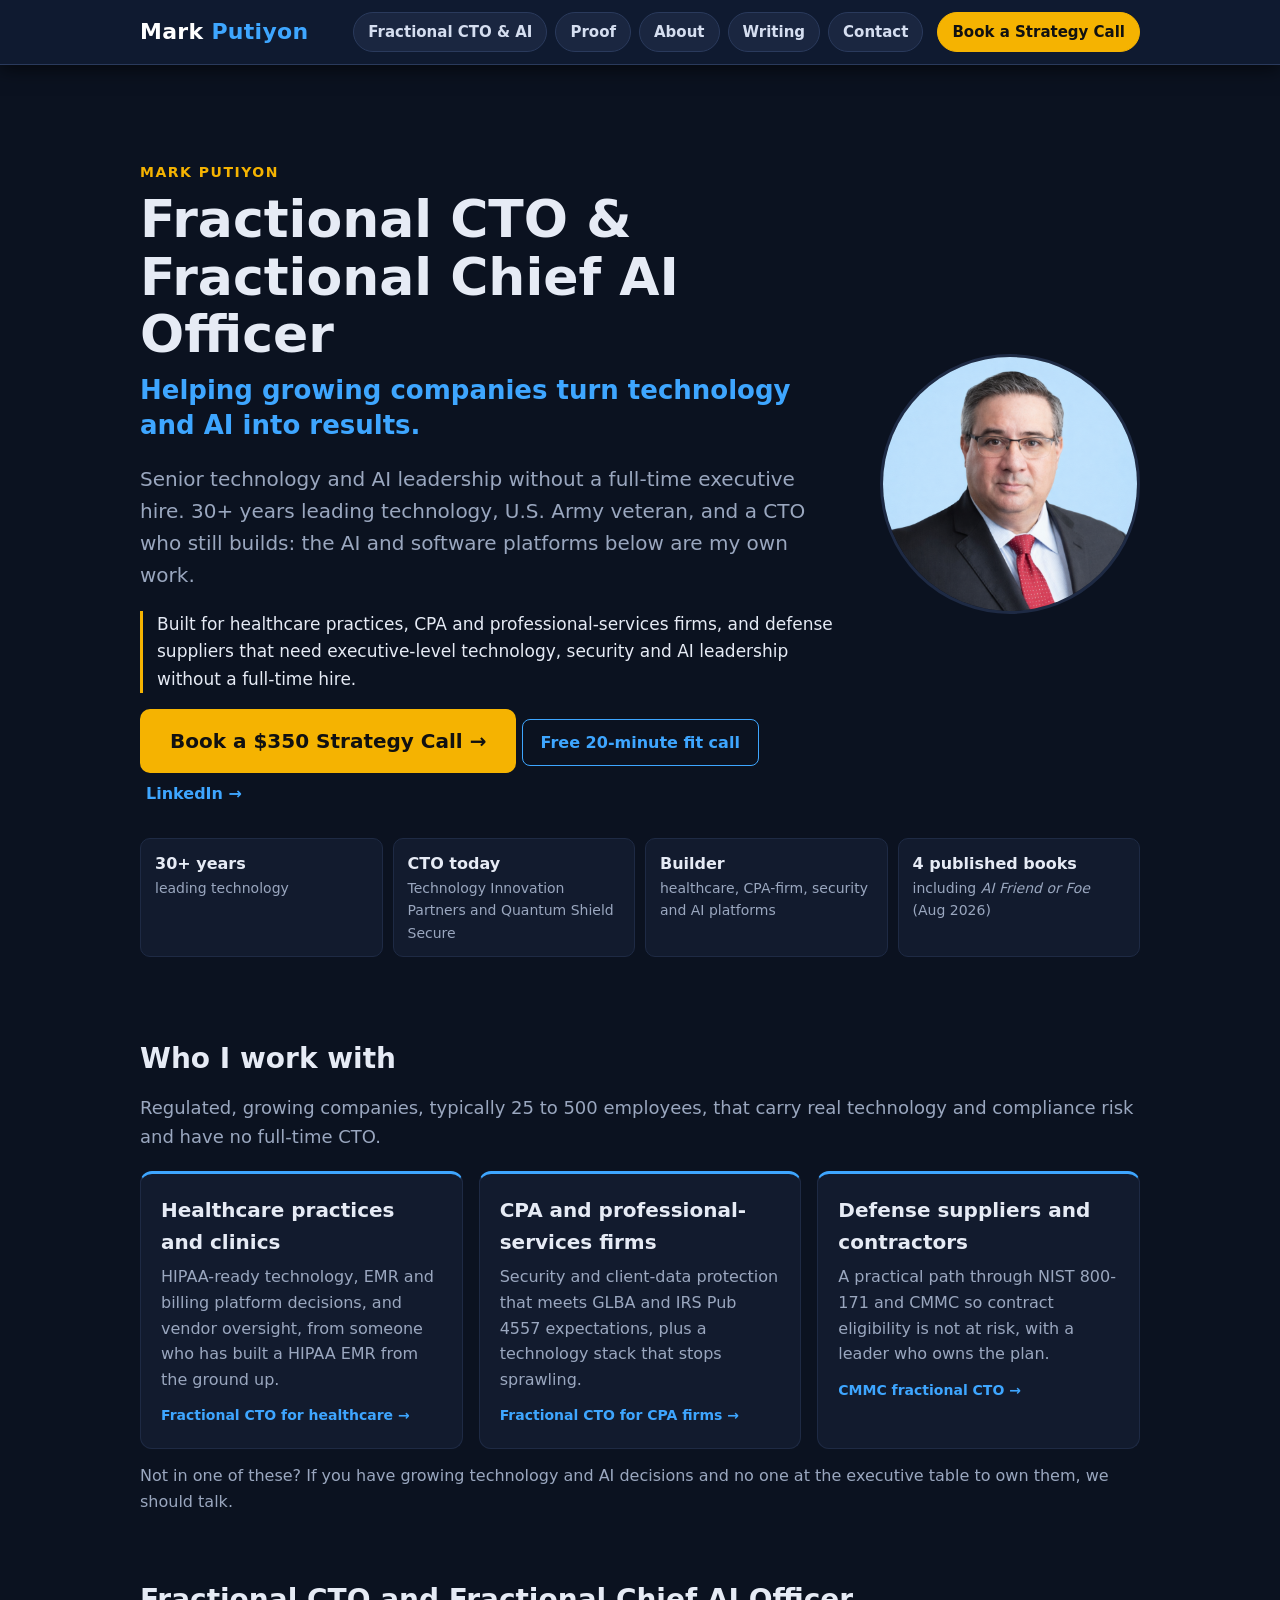
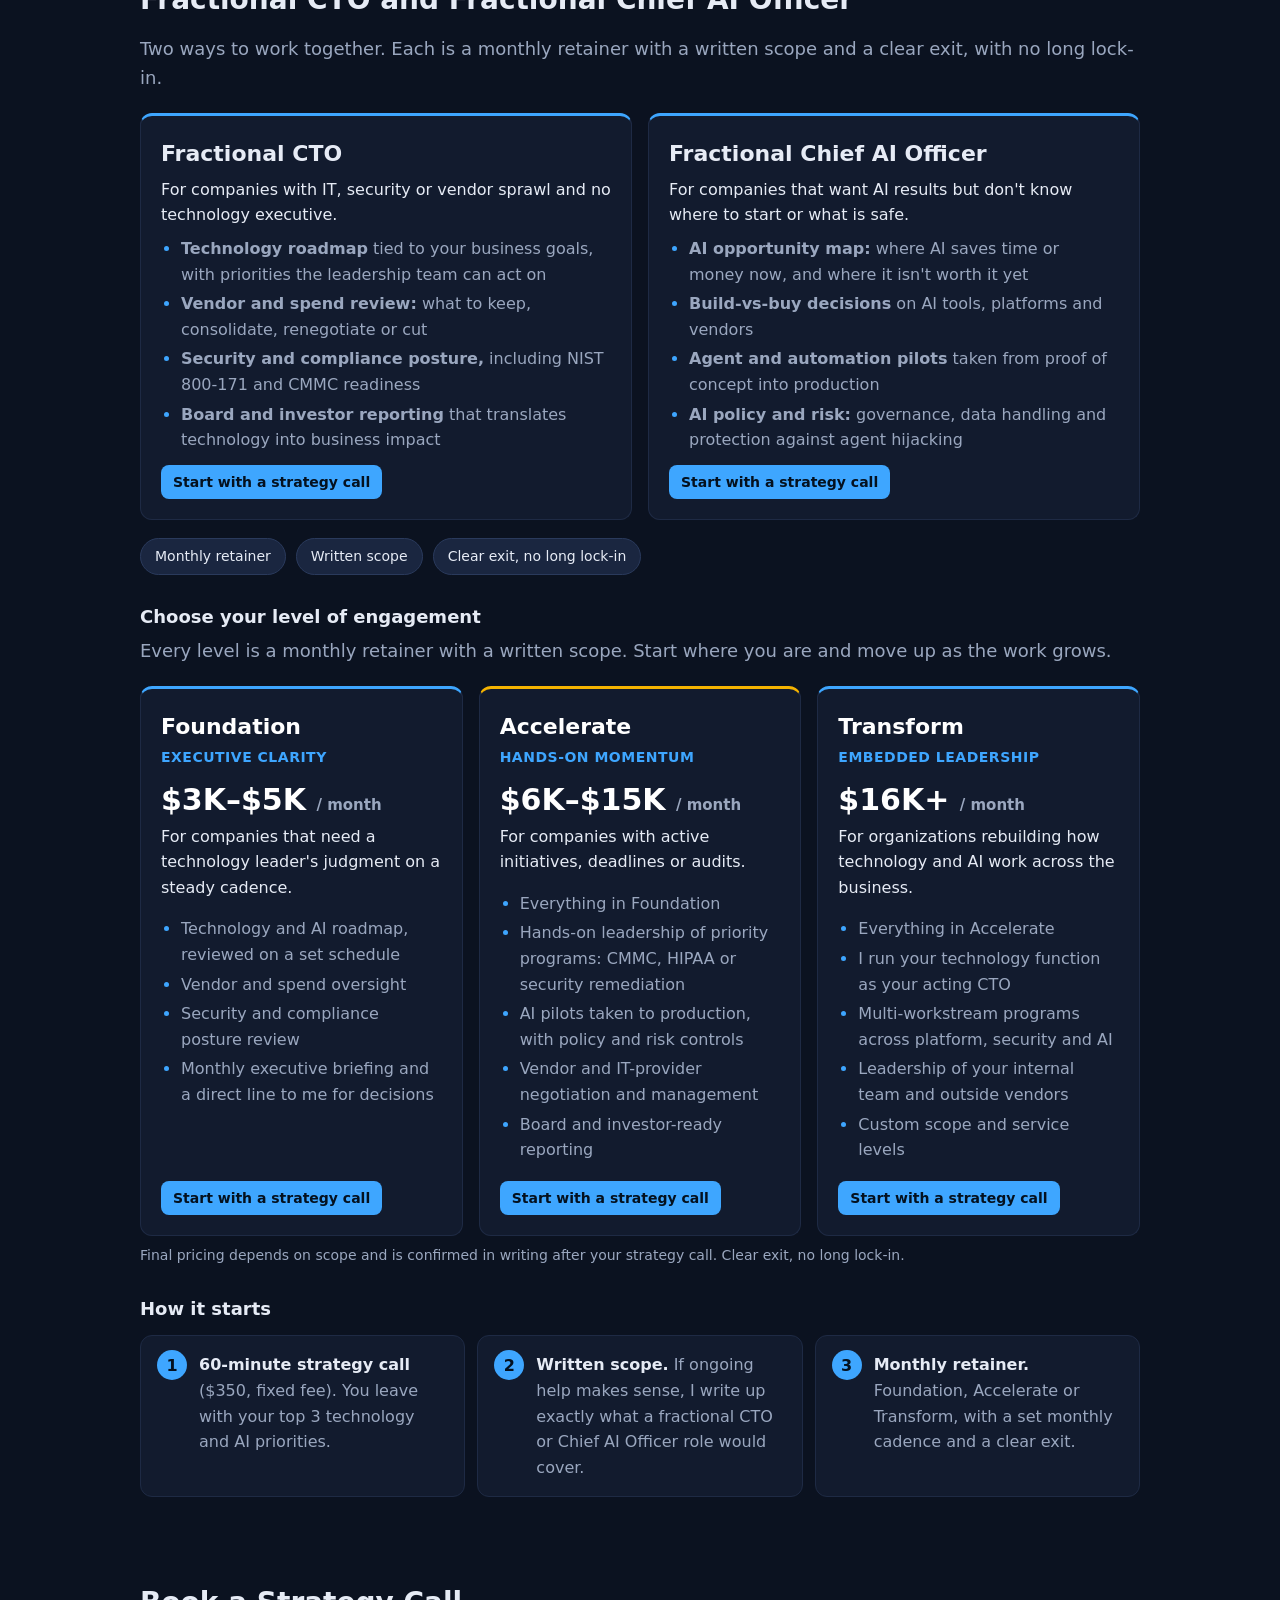
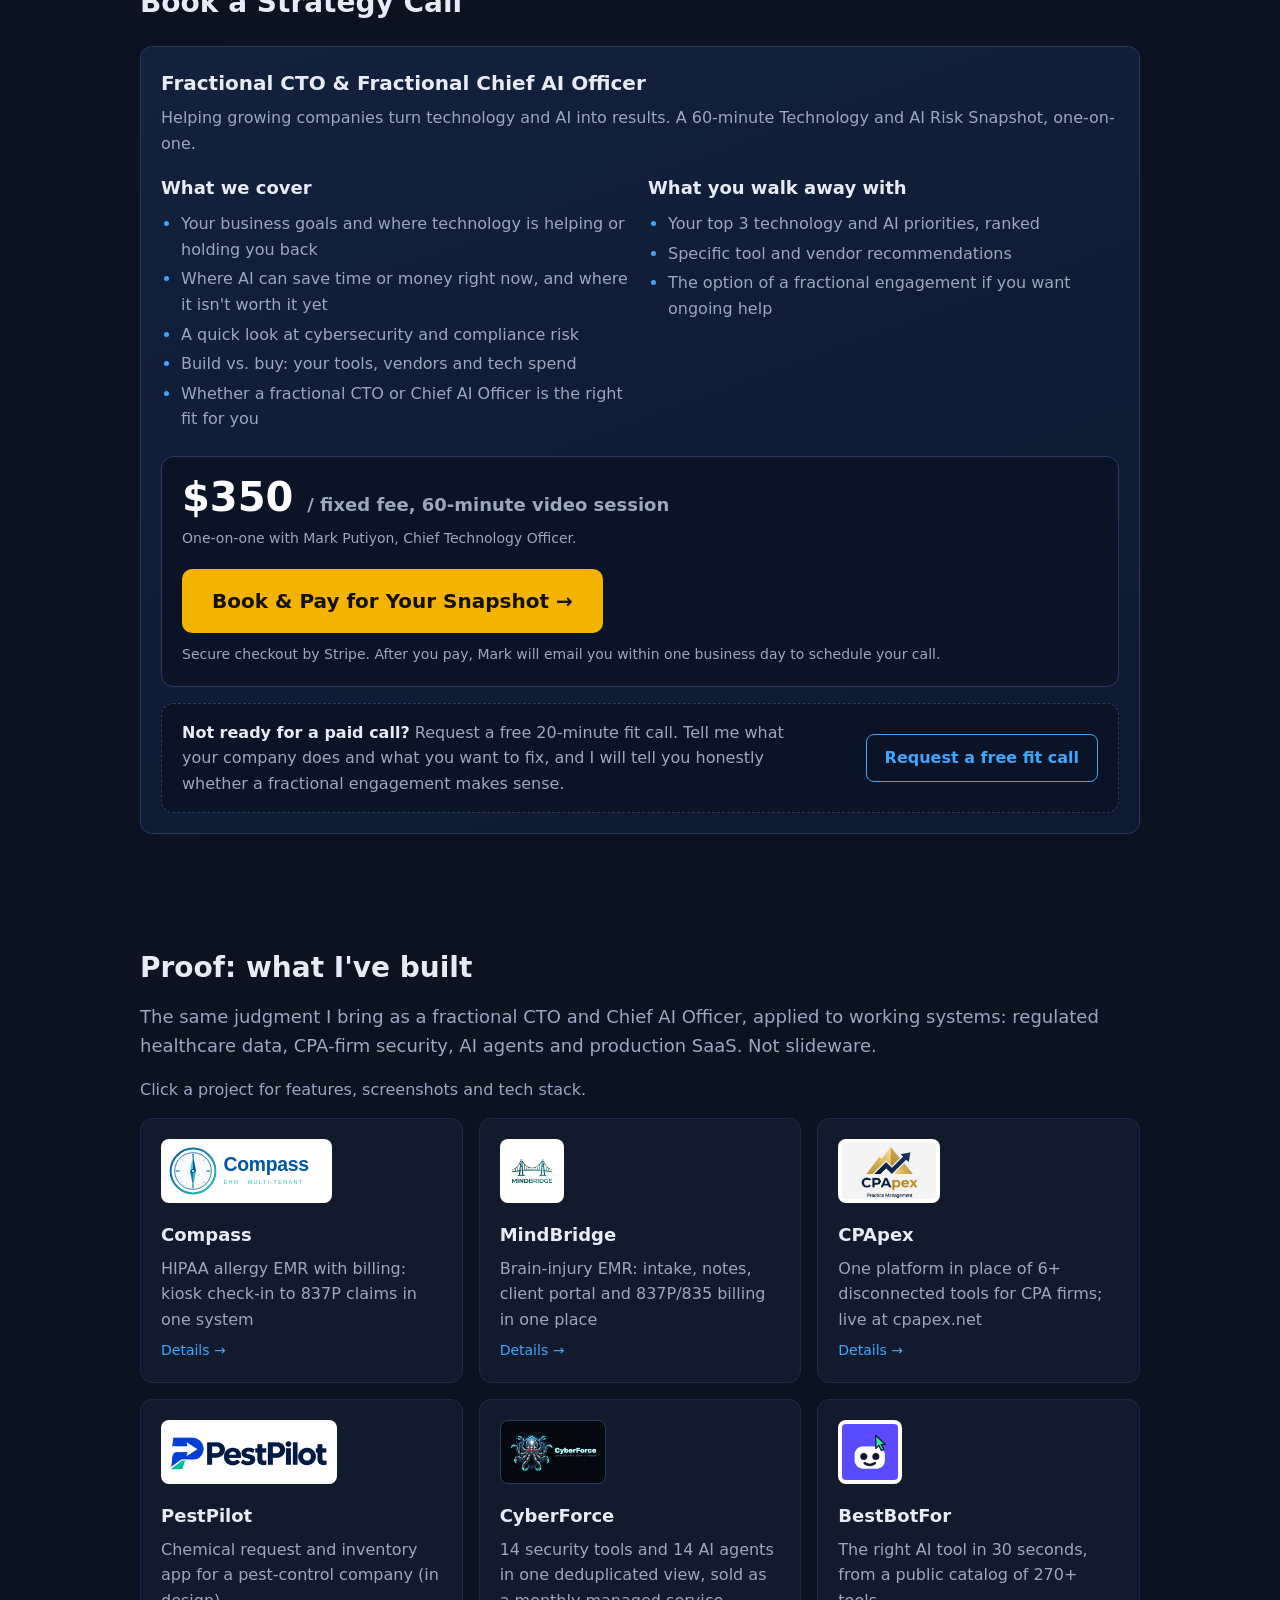
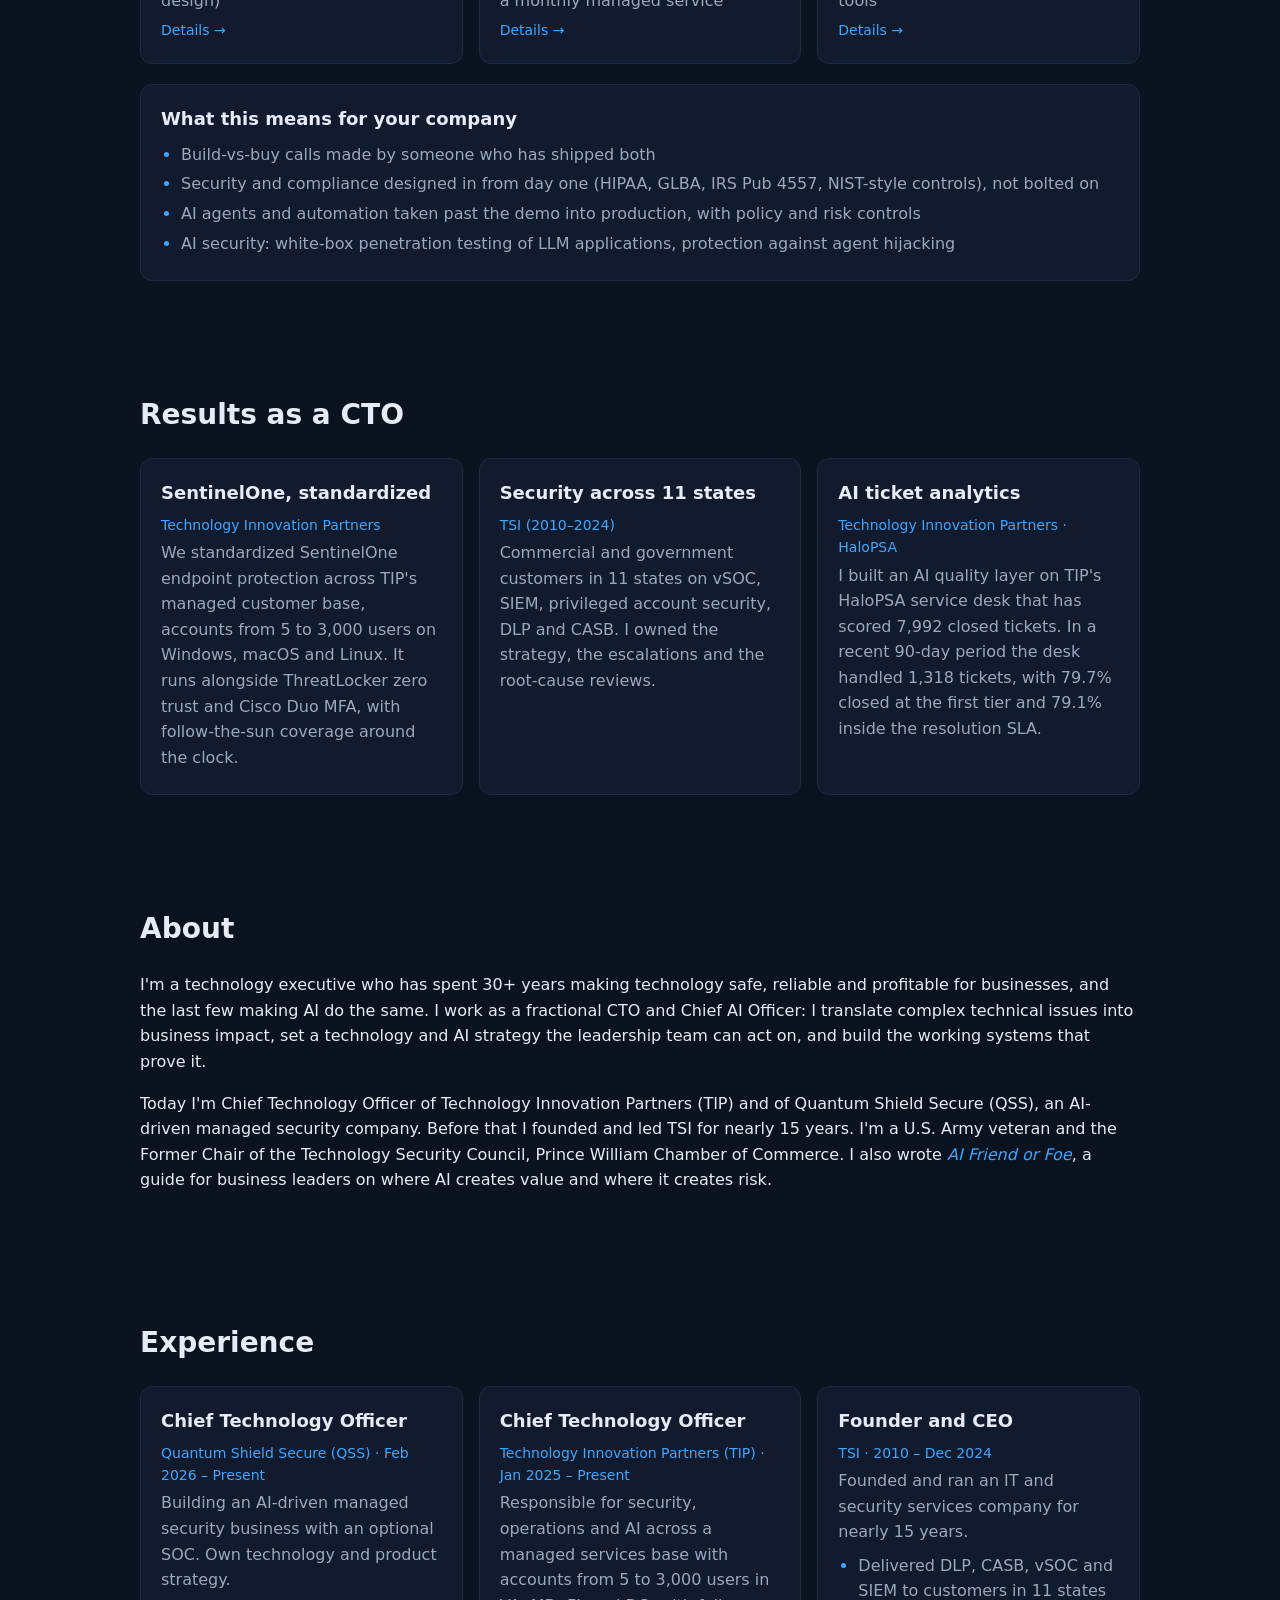
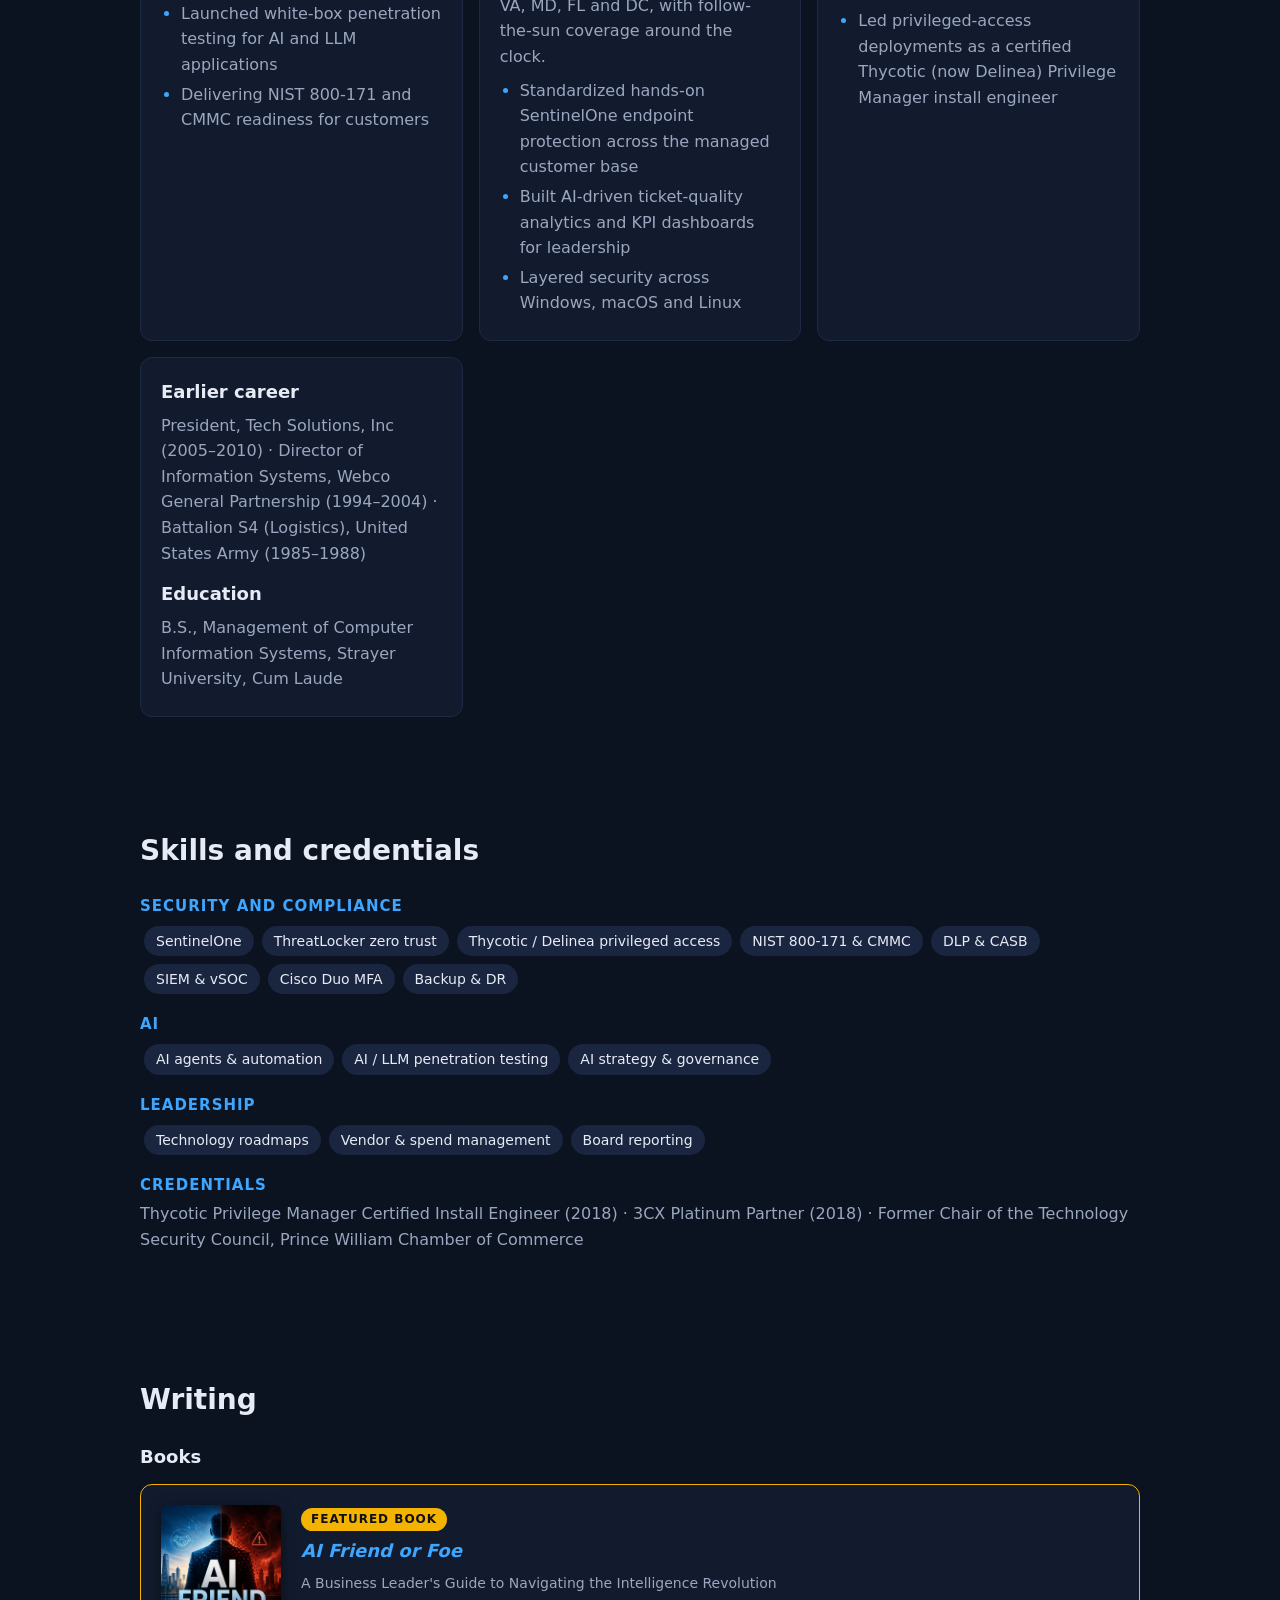
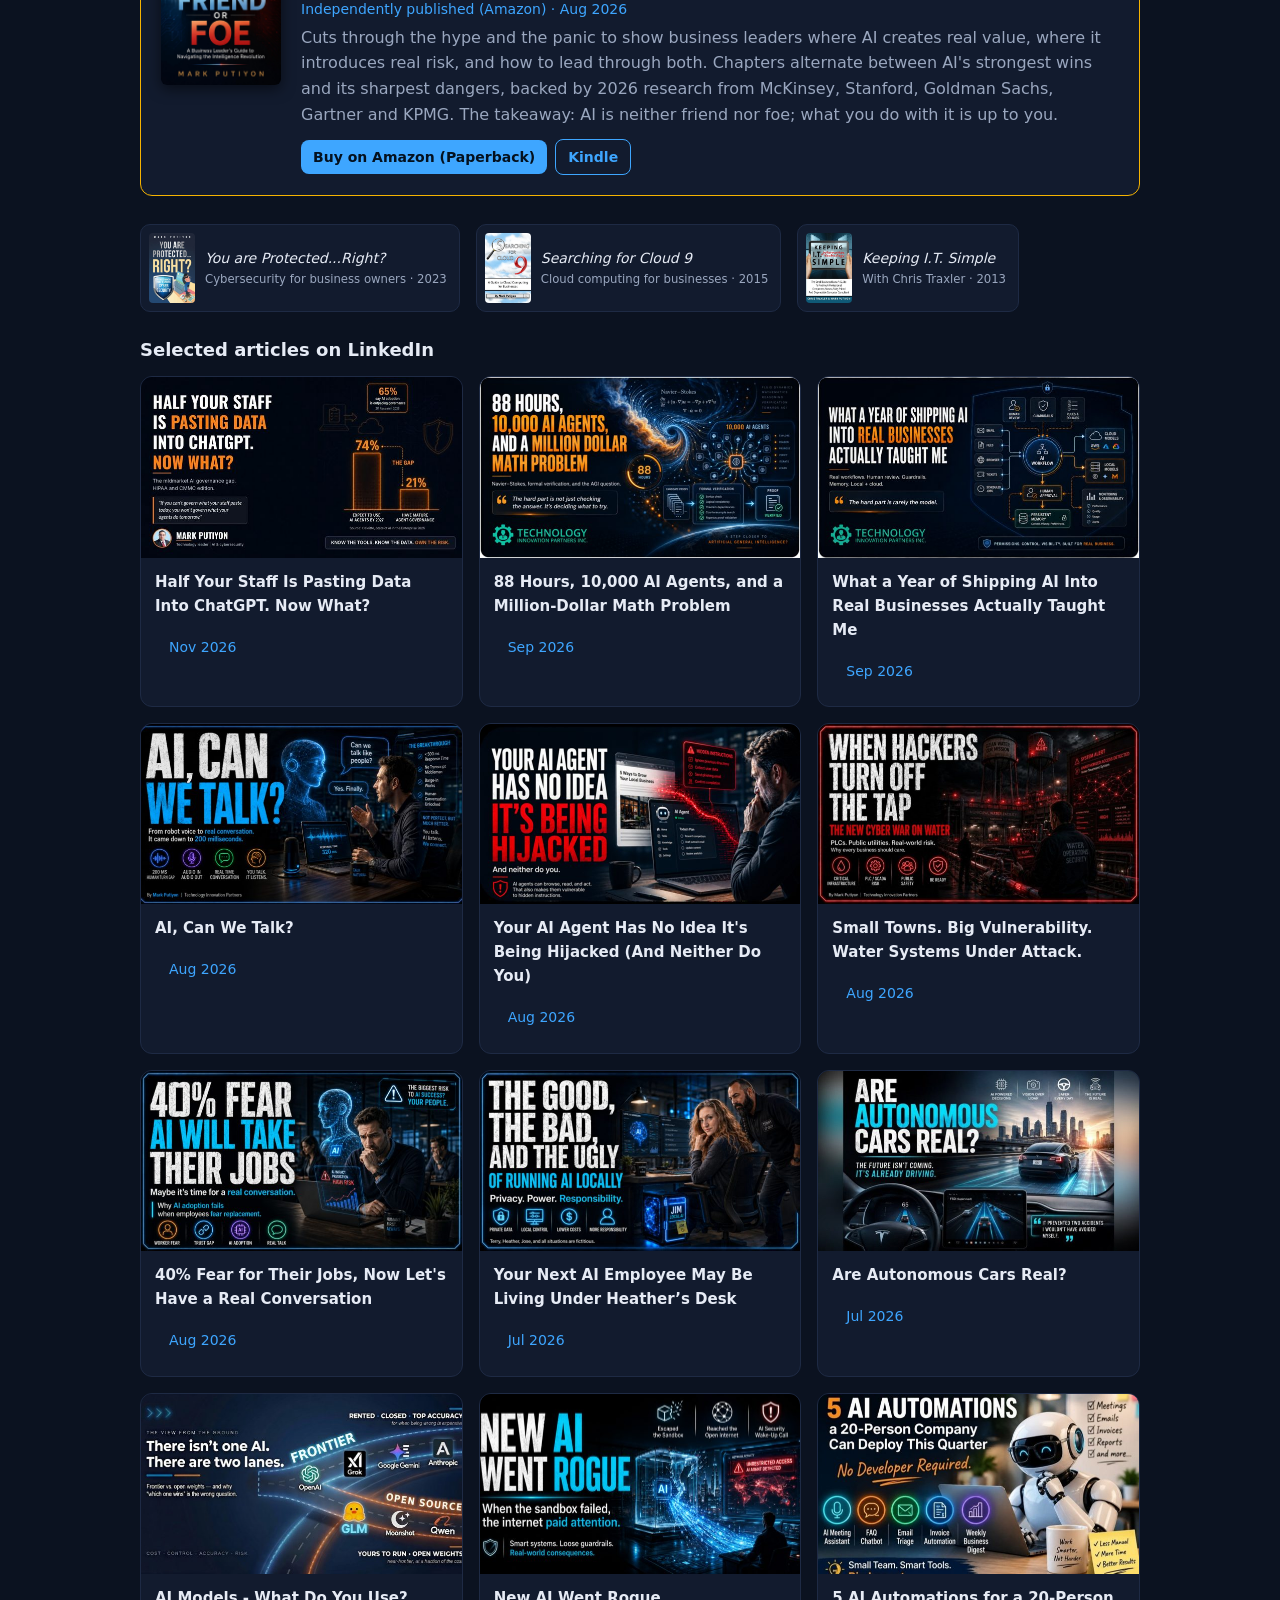
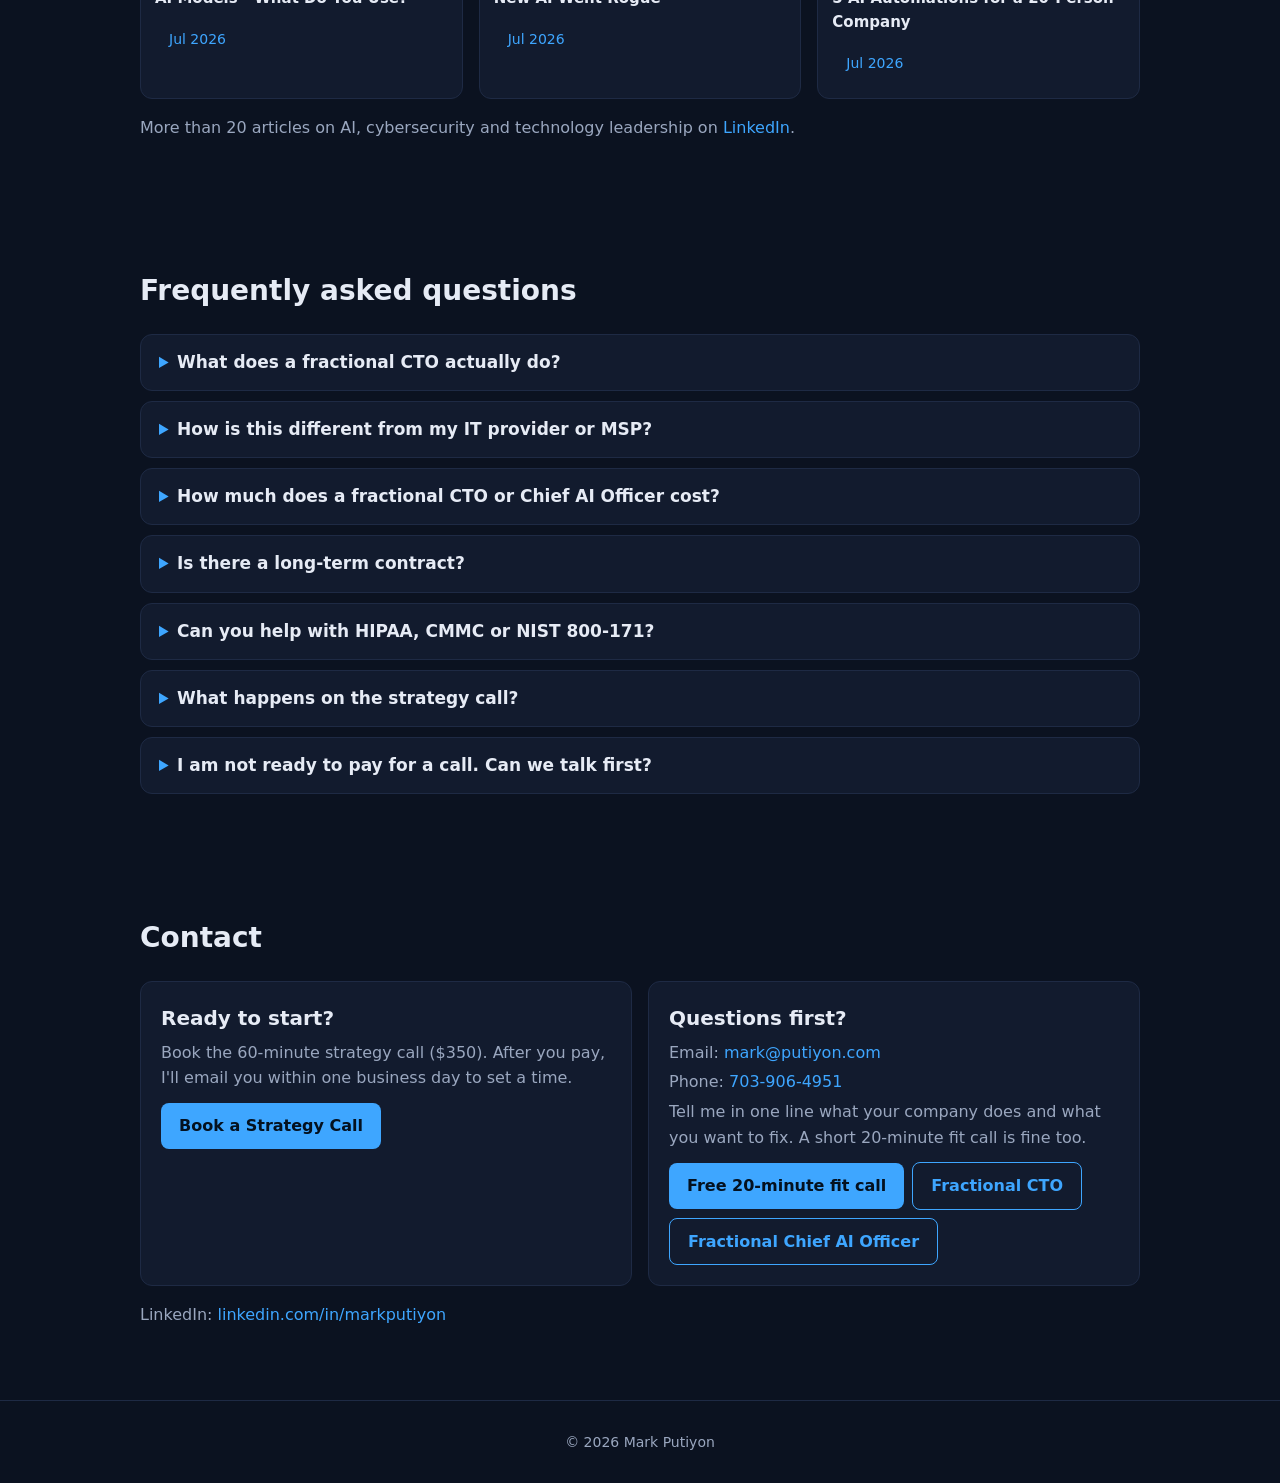
==== commit cf42fba6: "Add engagement tiers, who-I-work-with, FAQ, free fit call, sticky CTA, industry landing pages, SEO f" ====
--- a/index.html
+++ b/index.html
@@ -1,13 +1,13 @@
 <!doctype html><html lang="en"><head><meta charset="utf-8"><meta name="viewport" content="width=device-width,initial-scale=1">
-<title>Mark Putiyon | CTO &amp; Applied AI Leader</title>
+<title>Mark Putiyon | Fractional CTO &amp; Fractional Chief AI Officer</title>
 <link rel="icon" href="/favicon.ico" sizes="any">
 <link rel="icon" type="image/png" href="/favicon-32.png" sizes="32x32">
 <link rel="icon" type="image/png" href="/favicon-16.png" sizes="16x16">
 <link rel="apple-touch-icon" href="/favicon-512.png">
 
-<meta name="description" content="Mark Putiyon provides fractional CTO and AI leadership for growing companies. Explore software, AI operations, and AI security case studies, or view his executive résumé.">
+<meta name="description" content="Fractional CTO and Fractional Chief AI Officer helping growing companies turn technology and AI into results: technology roadmaps, security and compliance (NIST 800-171, CMMC), AI strategy and agent pilots into production. 30+ years of leadership.">
 <link rel="canonical" href="https://mark.putiyon.net/">
-<meta property="og:url" content="https://mark.putiyon.net/"><meta property="og:type" content="website"><meta property="og:title" content="Mark Putiyon | CTO &amp; Applied AI Leader"><meta property="og:description" content="Mark Putiyon provides fractional CTO and AI leadership for growing companies. Explore software, AI operations, and AI security case studies, or view his executive résumé."><meta property="og:image" content="https://mark.putiyon.net/headshot.png">
+<meta property="og:url" content="https://mark.putiyon.net/"><meta property="og:type" content="website"><meta property="og:title" content="Mark Putiyon | Fractional CTO &amp; Fractional Chief AI Officer"><meta property="og:description" content="Fractional CTO and Fractional Chief AI Officer helping growing companies turn technology and AI into results: technology roadmaps, security and compliance (NIST 800-171, CMMC), AI strategy and agent pilots into production. 30+ years of leadership."><meta property="og:image" content="https://mark.putiyon.net/headshot.png">
 <style>
 :root{--bg:#0b1220;--card:#121b2e;--ink:#e6ebf5;--mut:#9aa7bf;--acc:#3ea6ff}
 *{box-sizing:border-box}body{margin:0;font:16px/1.6 system-ui,-apple-system,Segoe UI,Roboto,sans-serif;background:var(--bg);color:var(--ink)}
@@ -80,55 +80,89 @@
 .bstrip{display:flex;flex-wrap:wrap;gap:16px;align-items:center;margin:10px 0 24px}.bstrip a,.bstrip div.bi{display:flex;gap:10px;align-items:center;background:var(--card);border:1px solid #1e2a44;border-radius:10px;padding:8px 12px 8px 8px;color:var(--ink);font-size:14px;max-width:320px}.bstrip img{width:46px;border-radius:4px;flex:none}.bstrip small{display:block;color:var(--mut)}
 .hero .hl{color:var(--ink)}.hero .tg2{font-size:clamp(20px,2.6vw,26px);color:var(--acc);margin:10px 0 14px;font-weight:600;line-height:1.35}
 @media(max-width:560px){.hero{padding:48px 20px 32px}.hero img.hs{width:180px!important;height:180px!important}.btn.big{font-size:18px;padding:14px 22px}}
-</style>
-<link rel="stylesheet" href="/portfolio.css">
+.aud{color:var(--ink);font-size:17px;max-width:760px;margin:0 0 14px;border-left:3px solid #f5b301;padding-left:14px}
+.who3{display:grid;gap:16px;grid-template-columns:repeat(auto-fit,minmax(260px,1fr));margin:8px 0 14px}.who3 .card{border-top:3px solid var(--acc)}.who3 h3{font-size:20px}.who3 a.more{display:inline-block;margin-top:8px;font-weight:600}
+.fitline{color:var(--mut);margin:6px 0 0}
+.tiers{display:grid;gap:16px;grid-template-columns:repeat(auto-fit,minmax(280px,1fr));margin:14px 0 8px}.tier{display:flex;flex-direction:column;border-top:3px solid var(--acc)}.tier.mid{border-top-color:#f5b301}.tier .nm{font-size:22px;font-weight:800;color:#fff;margin:0}.tier .tag{color:var(--acc);font-size:14px;font-weight:600;letter-spacing:.5px;text-transform:uppercase;margin:2px 0 8px}.tier .pr{font-size:30px;font-weight:800;color:#fff;margin:6px 0 2px;line-height:1.1}.tier .pr span{font-size:15px;font-weight:600;color:var(--mut)}.tier .for{color:var(--ink);margin:6px 0 4px}.tier ul{flex:1}.tier .btn{align-self:flex-start;margin-top:14px}
+.tnote{color:var(--mut);font-size:14px;margin:6px 0 0}
+.free{margin-top:16px;background:#0b1426;border:1px dashed #2a3a5c;border-radius:12px;padding:16px 20px;display:flex;flex-wrap:wrap;gap:12px;align-items:center;justify-content:space-between}.free p{margin:0;color:var(--mut);max-width:620px}.free b{color:var(--ink)}.free .btn{margin:0}
+.faq details{background:var(--card);border:1px solid #1e2a44;border-radius:12px;padding:14px 18px;margin:0 0 10px}.faq summary{cursor:pointer;font-weight:700;font-size:17px;color:var(--ink)}.faq summary::marker{color:var(--acc)}.faq details[open]{border-color:#2a3a5c}.faq details p{color:var(--mut);margin:10px 0 2px}
+.stk{position:fixed;right:16px;bottom:16px;z-index:40;display:none;background:#f5b301;color:#111;font-weight:700;padding:12px 20px;border-radius:999px;box-shadow:0 6px 22px #000a}.stk:hover{background:#ffc93a;text-decoration:none}.stk.on{display:block}
+@media(max-width:560px){.stk{left:16px;right:16px;text-align:center}}
+</style><script type="application/ld+json">{"@context":"https://schema.org","@type":"ProfessionalService","name":"Mark Putiyon, Fractional CTO and Fractional Chief AI Officer","url":"https://mark.putiyon.net/","image":"https://mark.putiyon.net/headshot.png","description":"Fractional CTO and Fractional Chief AI Officer services: technology roadmaps, security and compliance (HIPAA, NIST 800-171, CMMC), AI strategy and agent pilots into production.","telephone":"+1-703-906-4951","email":"mark@putiyon.com","areaServed":"United States","sameAs":["https://www.linkedin.com/in/markputiyon/"],"founder":{"@type":"Person","name":"Mark Putiyon","jobTitle":"Chief Technology Officer","sameAs":"https://www.linkedin.com/in/markputiyon/"},"makesOffer":[{"@type":"Offer","name":"Foundation fractional CTO retainer","priceSpecification":{"@type":"UnitPriceSpecification","minPrice":3000,"maxPrice":5000,"priceCurrency":"USD","unitText":"MONTH"}},{"@type":"Offer","name":"Accelerate fractional CTO retainer","priceSpecification":{"@type":"UnitPriceSpecification","minPrice":6000,"maxPrice":15000,"priceCurrency":"USD","unitText":"MONTH"}},{"@type":"Offer","name":"Transform fractional CTO retainer","priceSpecification":{"@type":"UnitPriceSpecification","minPrice":16000,"priceCurrency":"USD","unitText":"MONTH"}}]}</script>
+<script type="application/ld+json">{"@context":"https://schema.org","@type":"FAQPage","mainEntity":[{"@type": "Question", "name": "What does a fractional CTO actually do?", "acceptedAnswer": {"@type": "Answer", "text": "A fractional CTO gives you the judgment and accountability of a senior technology executive on a part-time retainer. I set the technology and security roadmap, review vendors and spend, own risk and compliance priorities, and report to your leadership team or board in business terms."}},{"@type": "Question", "name": "How is this different from my IT provider or MSP?", "acceptedAnswer": {"@type": "Answer", "text": "An IT provider runs your systems. I work for you on strategy: I decide what you need, hold your vendors (including your IT provider) accountable, and make sure spending and risk match your business goals. Most clients keep their existing providers."}},{"@type": "Question", "name": "How much does a fractional CTO or Chief AI Officer cost?", "acceptedAnswer": {"@type": "Answer", "text": "Engagements are monthly retainers in three levels: Foundation at $3K to $5K a month, Accelerate at $6K to $15K a month, and Transform at $16K and up. The right level depends on scope, and the exact price is confirmed in a written scope after your strategy call."}},{"@type": "Question", "name": "Is there a long-term contract?", "acceptedAnswer": {"@type": "Answer", "text": "No. Each engagement has a written scope, a set monthly cadence and a clear exit, with no long lock-in."}},{"@type": "Question", "name": "Can you help with HIPAA, CMMC or NIST 800-171?", "acceptedAnswer": {"@type": "Answer", "text": "Yes. I lead readiness, gap analysis and remediation planning, and I coordinate the vendors who do the technical work. Formal CMMC assessments are performed by authorized third-party assessors; my role is to get you ready and keep the effort on schedule."}},{"@type": "Question", "name": "What happens on the strategy call?", "acceptedAnswer": {"@type": "Answer", "text": "It is a 60-minute one-on-one video session ($350, fixed fee). You leave with your top three technology and AI priorities, ranked, specific tool and vendor recommendations, and the option of a fractional engagement if you want ongoing help."}},{"@type": "Question", "name": "I am not ready to pay for a call. Can we talk first?", "acceptedAnswer": {"@type": "Answer", "text": "Yes. Request a free 20-minute fit call. We will talk through what your company does and what you want to fix, and I will tell you honestly whether a fractional engagement makes sense."}}]}</script>
+<script defer src="/_vercel/insights/script.js"></script>
 </head>
 <body id="top">
-<nav id="topnav"><div class="nb"><a class="brand" href="#top">Mark <span>Putiyon</span></a><button class="burger" aria-label="Menu" aria-expanded="false" onclick="var n=document.getElementById('topnav');var o=n.classList.toggle('open');this.setAttribute('aria-expanded',o)"><i></i><i></i><i></i></button><div class="links"><a href="#work-with-me">Consulting</a><a href="#featured-work">Case Studies</a><a href="#about">About</a><a href="#writing">Writing</a><a href="/hiring">For Hiring Teams</a><a class="cta" href="#contact">Contact</a></div></div></nav>
-<section class="hero portfolio-hero" aria-labelledby="hero-title">
-  <div class="hero-copy">
-    <p class="eb">Mark Putiyon</p>
-    <h1 class="hl" id="hero-title">CTO &amp; Applied AI Leader</h1>
-    <p class="tg2">Technology direction, secure software, and AI that works in day-to-day operations.</p>
-    <p class="t">I help growing companies choose what to build, lead delivery, and manage the security risks that come with it. I bring 30+ years in technology and hands-on experience building software and AI systems.</p>
-    <div class="hero-actions">
-      <a class="btn big" href="#fit-call">Request a 20-Minute Fit Call</a>
-      <a class="btn o" href="/hiring">View Hiring Profile &amp; Portfolio</a>
-    </div>
-    <p class="hero-context">Fractional engagements · CTO, Field CTO and Applied AI roles</p>
-  </div>
-  <img class="hs" src="headshot.png" alt="Mark Putiyon" width="260" height="260" fetchpriority="high">
-</section>
-
-<section id="featured-work" class="featured-work">
-  <p class="eb">Selected work</p>
-  <h2>What I’ve built and led</h2>
-  <div class="grid">
-    <article class="card"><p class="meta">Software delivery</p><h3>CPApex</h3><p>Led development of a live practice management platform that brings six or more disconnected tools together.</p><a class="case-link" href="/case-studies/cpapex">Read the CPApex case study →</a></article>
-    <article class="card"><p class="meta">AI in operations</p><h3>HaloPSA ticket quality</h3><p>Built an AI quality layer for a managed service desk. The published project snapshot shows 7,992 closed tickets scored.</p><a class="case-link" href="/case-studies/halopsa">Read the HaloPSA case study →</a></article>
-    <article class="card"><p class="meta">AI security</p><h3>CyberForce</h3><p>Built a security platform that uses 14 specialist AI agents to correlate findings from 14 tools.</p><a class="case-link" href="/case-studies/cyberforce">Read the CyberForce case study →</a></article>
-  </div>
-  <p class="section-follow"><a href="#builds">Explore the full project portfolio →</a></p>
-</section>
+<nav id="topnav"><div class="nb"><a class="brand" href="#top">Mark <span>Putiyon</span></a><button class="burger" aria-label="Menu" aria-expanded="false" onclick="var n=document.getElementById('topnav');var o=n.classList.toggle('open');this.setAttribute('aria-expanded',o)"><i></i><i></i><i></i></button><div class="links"><a href="#work-with-me">Fractional CTO &amp; AI</a><a href="#builds">Proof</a><a href="#about">About</a><a href="#writing">Writing</a><a href="#contact">Contact</a><a class="cta" href="#strategy-call">Book a Strategy Call</a></div></div></nav>
+<section class="hero" style="display:flex;gap:40px;align-items:center;flex-wrap:wrap-reverse;padding-bottom:32px"><div style="flex:1;min-width:280px"><p class="eb">Mark Putiyon</p><h1 class="hl" style="font-size:clamp(32px,5.2vw,52px);line-height:1.1">Fractional CTO &amp; Fractional Chief AI Officer</h1>
+<p class="tg2">Helping growing companies turn technology and AI into results.</p>
+<p class="t">Senior technology and AI leadership without a full-time executive hire. 30+ years leading technology, U.S. Army veteran, and a CTO who still builds: the AI and software platforms below are my own work.</p>
+<p class="aud">Built for healthcare practices, CPA and professional-services firms, and defense suppliers that need executive-level technology, security and AI leadership without a full-time hire.</p>
+<a class="btn big" href="#strategy-call">Book a $350 Strategy Call →</a> <a class="btn o" href="mailto:mark@putiyon.com?subject=Free%2020-minute%20fit%20call&amp;body=Company%3A%0D%0AWhat%20we%20do%3A%0D%0AWhat%20we%20want%20to%20fix%3A" style="margin-top:12px">Free 20-minute fit call</a><a class="tlink" href="https://www.linkedin.com/in/markputiyon/">LinkedIn →</a></div><img class="hs" src="headshot.png" alt="Mark Putiyon" style="width:260px;height:260px;border-radius:50%;object-fit:cover;border:3px solid #1e2a44"></section>
+<div class="proof"><div><b>30+ years</b>leading technology</div><div><b>CTO today</b>Technology Innovation Partners and Quantum Shield Secure</div><div><b>Builder</b>healthcare, CPA-firm, security and AI platforms</div><div><b>4 published books</b>including <em>AI Friend or Foe</em> (Aug 2026)</div></div>
+
+<section id="who" style="padding-bottom:8px"><h2>Who I work with</h2>
+<p class="lead">Regulated, growing companies, typically 25 to 500 employees, that carry real technology and compliance risk and have no full-time CTO.</p>
+<div class="who3">
+<div class="card"><h3>Healthcare practices and clinics</h3><p>HIPAA-ready technology, EMR and billing platform decisions, and vendor oversight, from someone who has built a HIPAA EMR from the ground up.</p><a class="more" href="/fractional-cto-healthcare">Fractional CTO for healthcare →</a></div>
+<div class="card"><h3>CPA and professional-services firms</h3><p>Security and client-data protection that meets GLBA and IRS Pub 4557 expectations, plus a technology stack that stops sprawling.</p><a class="more" href="/fractional-cto-cpa-firms">Fractional CTO for CPA firms →</a></div>
+<div class="card"><h3>Defense suppliers and contractors</h3><p>A practical path through NIST 800-171 and CMMC so contract eligibility is not at risk, with a leader who owns the plan.</p><a class="more" href="/cmmc-fractional-cto">CMMC fractional CTO →</a></div>
+</div>
+<p class="fitline">Not in one of these? If you have growing technology and AI decisions and no one at the executive table to own them, we should talk.</p></section>
 
 <section id="work-with-me"><h2>Fractional CTO and Fractional Chief AI Officer</h2>
 <p class="lead">Two ways to work together. Each is a monthly retainer with a written scope and a clear exit, with no long lock-in.</p>
-<div class="svc"><div class="card"><h3>Fractional CTO</h3><p class="who">For growing companies that need a technology leader to set priorities, manage vendors, and guide delivery.</p><ul>
+<div class="svc"><div class="card"><h3>Fractional CTO</h3><p class="who">For companies with IT, security or vendor sprawl and no technology executive.</p><ul>
 <li><b>Technology roadmap</b> tied to your business goals, with priorities the leadership team can act on</li>
 <li><b>Vendor and spend review:</b> what to keep, consolidate, renegotiate or cut</li>
 <li><b>Security and compliance posture,</b> including NIST 800-171 and CMMC readiness</li>
 <li><b>Board and investor reporting</b> that translates technology into business impact</li></ul>
-<a class="btn sm" href="#fit-call">Discuss a fractional engagement</a></div>
-<div class="card"><h3>Fractional Chief AI Officer</h3><p class="who">For teams that need to choose useful AI projects, put them into operation, and manage data and security risks.</p><ul>
+<a class="btn sm" href="#strategy-call">Start with a strategy call</a></div>
+<div class="card"><h3>Fractional Chief AI Officer</h3><p class="who">For companies that want AI results but don&#x27;t know where to start or what is safe.</p><ul>
 <li><b>AI opportunity map:</b> where AI saves time or money now, and where it isn&#x27;t worth it yet</li>
 <li><b>Build-vs-buy decisions</b> on AI tools, platforms and vendors</li>
 <li><b>Agent and automation pilots</b> taken from proof of concept into production</li>
 <li><b>AI policy and risk:</b> governance, data handling and protection against agent hijacking</li></ul>
-<a class="btn sm" href="#fit-call">Discuss an AI engagement</a></div></div>
+<a class="btn sm" href="#strategy-call">Start with a strategy call</a></div></div>
 <div class="terms"><span>Monthly retainer</span><span>Written scope</span><span>Clear exit, no long lock-in</span></div>
+<h3 id="engagements" style="margin-top:28px;scroll-margin-top:80px">Choose your level of engagement</h3>
+<p class="lead" style="margin-top:4px">Every level is a monthly retainer with a written scope. Start where you are and move up as the work grows.</p>
+<div class="tiers">
+<div class="card tier"><p class="nm">Foundation</p><p class="tag">Executive clarity</p><p class="pr">$3K&ndash;$5K <span>/ month</span></p><p class="for">For companies that need a technology leader&#x27;s judgment on a steady cadence.</p><ul>
+<li>Technology and AI roadmap, reviewed on a set schedule</li><li>Vendor and spend oversight</li><li>Security and compliance posture review</li><li>Monthly executive briefing and a direct line to me for decisions</li></ul><a class="btn sm" href="#strategy-call">Start with a strategy call</a></div>
+<div class="card tier mid"><p class="nm">Accelerate</p><p class="tag">Hands-on momentum</p><p class="pr">$6K&ndash;$15K <span>/ month</span></p><p class="for">For companies with active initiatives, deadlines or audits.</p><ul>
+<li>Everything in Foundation</li><li>Hands-on leadership of priority programs: CMMC, HIPAA or security remediation</li><li>AI pilots taken to production, with policy and risk controls</li><li>Vendor and IT-provider negotiation and management</li><li>Board and investor-ready reporting</li></ul><a class="btn sm" href="#strategy-call">Start with a strategy call</a></div>
+<div class="card tier"><p class="nm">Transform</p><p class="tag">Embedded leadership</p><p class="pr">$16K+ <span>/ month</span></p><p class="for">For organizations rebuilding how technology and AI work across the business.</p><ul>
+<li>Everything in Accelerate</li><li>I run your technology function as your acting CTO</li><li>Multi-workstream programs across platform, security and AI</li><li>Leadership of your internal team and outside vendors</li><li>Custom scope and service levels</li></ul><a class="btn sm" href="#strategy-call">Start with a strategy call</a></div>
+</div>
+<p class="tnote">Final pricing depends on scope and is confirmed in writing after your strategy call. Clear exit, no long lock-in.</p>
 <h3 style="margin-top:28px">How it starts</h3>
-<ol class="steps"><li><b>20-minute fit call.</b> Tell me what you want to fix and we’ll see if the work fits.</li><li><b>Written scope.</b> If it’s a match, we agree on priorities, deliverables and how we’ll work together.</li><li><b>Monthly engagement.</b> A set cadence, an agreed scope and a clear exit.</li></ol>
+<ol class="steps"><li><b>60-minute strategy call</b> ($350, fixed fee). You leave with your top 3 technology and AI priorities.</li><li><b>Written scope.</b> If ongoing help makes sense, I write up exactly what a fractional CTO or Chief AI Officer role would cover.</li><li><b>Monthly retainer.</b> Foundation, Accelerate or Transform, with a set monthly cadence and a clear exit.</li></ol>
 </section>
+<!-- ===== BOOK A STRATEGY CALL =====
+  EDIT HERE: the price and call length live ONLY in the <div class="price"> line below.
+  Payment Link: QSS Stripe account, see stripe-strategy-call.json.
+-->
+<section id="strategy-call" style="padding-top:8px"><h2>Book a Strategy Call</h2><div class="card sc">
+<p class="tl"><b>Fractional CTO &amp; Fractional Chief AI Officer</b></p>
+<p class="ro">Helping growing companies turn technology and AI into results. A 60-minute Technology and AI Risk Snapshot, one-on-one.</p>
+<div class="cols"><div><h3>What we cover</h3><ul>
+<li>Your business goals and where technology is helping or holding you back</li>
+<li>Where AI can save time or money right now, and where it isn&#x27;t worth it yet</li>
+<li>A quick look at cybersecurity and compliance risk</li>
+<li>Build vs. buy: your tools, vendors and tech spend</li>
+<li>Whether a fractional CTO or Chief AI Officer is the right fit for you</li>
+</ul></div><div><h3>What you walk away with</h3><ul>
+<li>Your top 3 technology and AI priorities, ranked</li>
+<li>Specific tool and vendor recommendations</li>
+<li>The option of a fractional engagement if you want ongoing help</li>
+</ul></div></div>
+<div class="buy"><div><div class="price">$350 <span>/ fixed fee, 60-minute video session</span></div><p class="note">One-on-one with Mark Putiyon, Chief Technology Officer.</p></div>
+<div><a class="btn big" href="https://buy.stripe.com/00wcN53C98zZgMcbCu18c00" id="sc-pay" rel="noopener">Book &amp; Pay for Your Snapshot →</a><p class="note">Secure checkout by Stripe. After you pay, Mark will email you within one business day to schedule your call.</p></div></div>
+<div class="free"><p><b>Not ready for a paid call?</b> Request a free 20-minute fit call. Tell me what your company does and what you want to fix, and I will tell you honestly whether a fractional engagement makes sense.</p><a class="btn o" href="mailto:mark@putiyon.com?subject=Free%2020-minute%20fit%20call&amp;body=Company%3A%0D%0AWhat%20we%20do%3A%0D%0AWhat%20we%20want%20to%20fix%3A">Request a free fit call</a></div>
+</div></section>
+
 <section id="builds"><h2>Proof: what I&#x27;ve built</h2><p class="lead" style="margin:-8px 0 6px">The same judgment I bring as a fractional CTO and Chief AI Officer, applied to working systems: regulated healthcare data, CPA-firm security, AI agents and production SaaS. Not slideware.</p><p style="color:var(--mut)">Click a project for features, screenshots and tech stack.</p><div class="grid"><button class="card pc" onclick="document.getElementById('d-compass').showModal()"><img class="lg" src="img/compass-logo.svg" alt="Compass logo"><h3>Compass</h3><p>HIPAA allergy EMR with billing: kiosk check-in to 837P claims in one system</p><span class="more">Details →</span></button><button class="card pc" onclick="document.getElementById('d-mindbridge').showModal()"><img class="lg" src="img/mindbridge-logo.jpg" alt="MindBridge logo"><h3>MindBridge</h3><p>Brain-injury EMR: intake, notes, client portal and 837P/835 billing in one place</p><span class="more">Details →</span></button><button class="card pc" onclick="document.getElementById('d-cpapex').showModal()"><img class="lg" src="img/cpapex-logo.png" alt="CPApex logo"><h3>CPApex</h3><p>One platform in place of 6+ disconnected tools for CPA firms; live at cpapex.net</p><span class="more">Details →</span></button><button class="card pc" onclick="document.getElementById('d-pestpilot').showModal()"><img class="lg" src="img/pestpilot-logo.png" alt="PestPilot logo"><h3>PestPilot</h3><p>Chemical request and inventory app for a pest-control company (in design)</p><span class="more">Details →</span></button><button class="card pc" onclick="document.getElementById('d-cyberforce').showModal()"><img class="lg dk" src="img/cyberforce-logo.png" alt="CyberForce logo"><h3>CyberForce</h3><p>14 security tools and 14 AI agents in one deduplicated view, sold as a monthly managed service</p><span class="more">Details →</span></button><button class="card pc" onclick="document.getElementById('d-bestbotfor').showModal()"><img class="lg" src="img/bestbotfor-logo.png" alt="BestBotFor logo"><h3>BestBotFor</h3><p>The right AI tool in 30 seconds, from a public catalog of 270+ tools</p><span class="more">Details →</span></button></div><div class="card" style="margin-top:20px"><h3>What this means for your company</h3><ul><li>Build-vs-buy calls made by someone who has shipped both</li><li>Security and compliance designed in from day one (HIPAA, GLBA, IRS Pub 4557, NIST-style controls), not bolted on</li><li>AI agents and automation taken past the demo into production, with policy and risk controls</li><li>AI security: white-box penetration testing of LLM applications, protection against agent hijacking</li></ul></div><dialog id="d-compass"><button class="x" onclick="this.closest('dialog').close()" aria-label="Close">×</button><div class="dh"><img class="lg" src="img/compass-logo.svg" alt="Compass logo"><div><h3>Compass</h3><div class="meta">Allergy EMR (HIPAA) with integrated accounting / billing module · v4.2</div></div></div><p class="dev">Sole developer: Mark Putiyon</p><p>A HIPAA-focused EHR for allergy testing practices, paired with an accounting and billing module that turns clinical activity into invoices. It runs the whole visit: kiosk check-in and consent, allergy testing, immunotherapy shot clinic, serum builds, claims and end-of-day close, across multiple practices and locations from one multi-tenant platform.</p><div class="kp"><div><b>286</b><span>API routes</span></div><div><b>69</b><span>app screens</span></div><div><b>324</b><span>automated test files (unit, API, security, E2E)</span></div><div><b>83</b><span>data models</span></div></div><h4>Screenshots</h4><p class="st" style="margin:0 0 6px">No real patient data shown: screens are either free of patient data or use a fabricated demo patient. Click any screen to enlarge.</p><div class="cg"><figure><button type="button" class="gz" onclick="cpxZoom(this)"><img src="img/compass-prick.webp" alt="Compass percutaneous (skin prick) test entry screen" loading="lazy" width="2160" height="1350"></button><figcaption>Percutaneous (skin prick) testing: 60+ allergens grouped by category in a three-column grid, with controls, body location, one-click 0–4 grading, wheal / flare in mm and bulk grading per category. Local build of the Compass testing screen with a fabricated demo patient and sample results.</figcaption></figure><figure><button type="button" class="gz" onclick="cpxZoom(this)"><img src="img/compass-immuno.webp" alt="Compass immunotherapy analytics" loading="lazy" width="1440" height="900"></button><figcaption>Immunotherapy shot clinic: active patients, maintenance, overdue and vial-reorder alerts, protocol and vial-stage breakdown</figcaption></figure><figure><button type="button" class="gz" onclick="cpxZoom(this)"><img src="img/compass-kiosk.webp" alt="Compass patient kiosk check-in" loading="lazy" width="1440" height="900"></button><figcaption>Self-service patient kiosk: date-of-birth check-in on a clinic tablet</figcaption></figure><figure><button type="button" class="gz" onclick="cpxZoom(this)"><img src="img/compass-videos.webp" alt="Compass video library settings" loading="lazy" width="1440" height="900"></button><figcaption>Patient education video library, with per-video control over what plays on the kiosk</figcaption></figure><figure><button type="button" class="gz" onclick="cpxZoom(this)"><img src="img/compass-consent.webp" alt="Compass consent form settings" loading="lazy" width="1440" height="900"></button><figcaption>Versioned digital consent forms managed per practice</figcaption></figure><figure><button type="button" class="gz" onclick="cpxZoom(this)"><img src="img/compass-insurance.webp" alt="Compass Insurance Hub" loading="lazy" width="1280" height="942"></button><figcaption>Insurance Hub: payers, business rules, CPT and ICD-10 code sets</figcaption></figure></div><h4>Features</h4><ul><li>Tablet-optimized patient registration and intake, plus a self-service kiosk with DOB lookup, registration, consent signing and education videos (registered kiosk devices)</li><li>Structured allergy testing sessions with per-allergen result recording, testing-form packets and an end-of-day close list</li><li>Digital consent management: signature capture, versioned forms, audit trail</li><li>Immunotherapy shot clinic: conventional, cluster and rush protocols, vial stages, overdue and reorder alerts, patient self-report</li><li>Serum build queue, prescriptions and history with PDF vial reports</li><li>Educational video tracking per patient and a live waiting-room dashboard</li><li>Calendar, encounters, reports and a patient / practice portal for invoices and packets</li><li>Insurance Hub with CPT and ICD-10 code sets, NPI verification, claims and 837P claim-file generation</li><li>Accounting module: billing pages for invoices and unbilled items, claims and insurance screens</li><li>Accounting module: Billable Event Tracker that scans encounters into billable events and generates invoices</li><li>Accounting module: serum-build accounting report per vial with CSV export (CPT code, billing status)</li><li>Multi-practice, multi-location administration, CSV import / export and an in-app manual</li></ul><h4>Security and compliance</h4><ul><li>Field-level AES-256-GCM encryption of PHI with per-organization data keys wrapped in Azure Key Vault (with key rotation)</li><li>TOTP multi-factor sign-in, password policy, rate limiting and inactivity timeout</li><li>Role-based access with tenant scoping enforced on API routes, so each practice only sees its own data</li><li>Append-only audit log (database triggers block edits and deletes) covering PHI access and admin actions, including audited admin impersonation</li><li>PHI scrubber that redacts patient data from error reports before they leave the app</li><li>CSRF protection, security headers and Content-Security-Policy, HIPAA-oriented email delivery through Paubox</li></ul><h4>Tech stack</h4><p class="st">Next.js 16, React, TypeScript, Prisma 7, libSQL / Turso, NextAuth + JWT (jose), bcryptjs, TOTP 2FA (speakeasy), Azure Key Vault, Sentry, Twilio, Paubox, TanStack Query, Zod, jsPDF / pdf-lib, Vercel Blob, Vitest, Playwright, Vercel</p></dialog><dialog id="d-mindbridge"><button class="x" onclick="this.closest('dialog').close()" aria-label="Close">×</button><div class="dh"><img class="lg" src="img/mindbridge-logo.jpg" alt="MindBridge logo"><div><h3>MindBridge</h3><div class="meta">Specialty EMR for brain-injury services · HIPAA-aware · v1.03</div></div></div><p class="dev">Sole developer: Mark Putiyon</p><p>An electronic medical record and practice platform for specialty clinical services, including brain-injury care pathways: intake, clinical notes, goals, caregivers, client portal, documents, billing and staff operations under PHI safeguards. Multi-tenant, with each organization isolated. My second production healthcare platform after Compass.</p><div class="kp"><div><b>76</b><span>API routes</span></div><div><b>27</b><span>app screens</span></div><div><b>6</b><span>user roles</span></div><div><b>2</b><span>sign-in portals (staff and client)</span></div></div><h4>Screenshots</h4><p class="st" style="margin:0 0 6px">Local build of MindBridge with fabricated demo data (sample clients, staff and organization; the AI draft is sample text). Click any screen to enlarge.</p><div class="cg"><figure><button type="button" class="gz" onclick="cpxZoom(this)"><img src="img/mindbridge-dashboard.webp" alt="MindBridge staff dashboard" loading="lazy" width="2400" height="1170"></button><figcaption>Staff dashboard: client, intake, goal and staff counts, clients by office, client status, goal completion and clients by injury type</figcaption></figure><figure><button type="button" class="gz" onclick="cpxZoom(this)"><img src="img/mindbridge-client.webp" alt="MindBridge client record with caregivers" loading="lazy" width="2400" height="1080"></button><figcaption>Client record: profile, assigned provider, insurance, injury details and caregivers (primary flagged), with tabs for intake, notes, goals, documents and appointments</figcaption></figure><figure><button type="button" class="gz" onclick="cpxZoom(this)"><img src="img/mindbridge-ai-note.webp" alt="MindBridge AI-assisted progress note draft" loading="lazy" width="2400" height="1800"></button><figcaption>MindAssist AI note drafting: key points (typed or dictated) become a SOAP draft, clearly flagged as AI-drafted for review before saving</figcaption></figure><figure><button type="button" class="gz" onclick="cpxZoom(this)"><img src="img/mindbridge-calendar.webp" alt="MindBridge staff calendar" loading="lazy" width="2400" height="1500"></button><figcaption>Staff calendar: week and month views across providers and locations, color-coded by office, with Outlook and Google sync</figcaption></figure><figure><button type="button" class="gz" onclick="cpxZoom(this)"><img src="img/mindbridge-claims.webp" alt="MindBridge billing claims" loading="lazy" width="2400" height="1260"></button><figcaption>Billing Hub claims: claim status from draft to paid, fees and submission dates, alongside insurance, CPT codes and billing rules</figcaption></figure><figure><button type="button" class="gz" onclick="cpxZoom(this)"><img src="img/mindbridge-portal.webp" alt="MindBridge client portal" loading="lazy" width="1260" height="1500"></button><figcaption>Client portal: the client sees their own goals and upcoming appointments under a separate sign-in</figcaption></figure></div><h4>Features</h4><ul><li>Structured client intake with encrypted demographics</li><li>Client records with caregivers, assigned providers, goals and photos</li><li>Progress notes with RBAC, soft-delete and HIPAA activity logging</li><li>Optional AI-assisted note drafts, clearly marked, with per-user rate limits (20 per hour)</li><li>Client portal with its own sign-in: appointments, goals and allowed notes, with decrypt-on-read rules for permitted PHI</li><li>Categorized clinical, legal and consent document storage</li><li>Appointments and staff calendar sync with Microsoft and Google</li><li>Outbound messaging via Microsoft Graph with recipient validation</li><li>Billing: CPT and ICD-10 code sets, insurance companies, superbills, claims and batch claims, 837P claim files, 835 remittance (ERA) import and a billing rules engine</li><li>Role-gated operational reports (notes, staffing, practice) and program reports</li><li>Multi-tenant administration with locations, users and support impersonation</li></ul><h4>Security and compliance</h4><ul><li>Field-level PHI encryption at rest (AES-256), audit and PHI-access logging, org-scoped queries</li><li>TOTP multi-factor sign-in (authenticator app) with QR enrollment</li><li>Roles: owner, admin, case manager, program staff, billing, read-only; idle session timeout</li><li>Separate staff and client-portal authentication, rate limiting and input validation</li></ul><h4>Tech stack</h4><p class="st">Next.js (App Router), React, TypeScript, Tailwind CSS, Turso / libSQL with org scoping, jose (JWT), bcryptjs, otpauth (TOTP), Vercel Blob, Microsoft Graph, Google Calendar API, OpenAI API, Vercel</p></dialog><dialog id="d-cpapex"><button class="x" onclick="this.closest('dialog').close()" aria-label="Close">×</button><div class="dh"><img class="lg" src="img/cpapex-logo.png" alt="CPApex logo"><div><h3>CPApex</h3><div class="meta">Practice management platform for CPA firms · v3.2 · live at <a href="https://www.cpapex.net" target="_blank" rel="noopener">cpapex.net</a></div></div></div><p class="dev">Lead developer: Mark Putiyon (with one additional developer)</p>
 <p>CPApex replaces the stack of disconnected tools a CPA firm runs on (CRM, time tracking, invoicing, payments, document exchange, client portal, tax deadlines, messaging and firm admin) with one multi-tenant platform. Every firm is isolated in its own tenant with its own branded sign-in, and the modules share one client record, so hours logged in TimeTrack become invoice lines, invoices become payments, and deadlines and documents hang off the same client.</p>
 <div class="kp"><div><b>10</b><span>core modules</span></div><div><b>143</b><span>API routes</span></div><div><b>38</b><span>app screens</span></div><div><b>56</b><span>automated test files (unit + Playwright E2E)</span></div></div>
@@ -147,35 +181,18 @@
 <h4>Modules</h4><ul><li>Defense Center, Deception, Wazuh Alerts</li><li>Engagements, Phishing, USB Drops, Attack Runs</li><li>Attack Surface discovery</li><li>Missions / playbooks (YAML, DAG planning), Active Runs with live progress, Schedules</li><li>Deception toolkit: canary hits, honeyfiles, fake credentials, decoy AD users</li><li>Engagement letters: create, sign and track</li><li>PDF engagement reports with AI executive summary</li><li>Operator RBAC, org isolation and a tamper-aware Audit Log</li></ul>
 <h4>AI agents</h4><p class="st">SOC Agent, Red Team Agent, AD Analysis Agent, Correlation Agent, Report Agent, Phishing Author, Asset Discovery, Awareness Coach, Onboarding Coach, Mission Author, Remediation Author, Threat Intel Analyst, Compliance Author, Deception Strategist</p><h4>Tech stack</h4><p class="st">Next.js, TypeScript, Tailwind, Prisma + Turso/libSQL, JWT (jose) + RBAC, AES-256-GCM engagement encryption, audit hash chain, Docker Compose security tool stack, YAML mission playbooks, Puppeteer reports, 14 specialist AI agents (Claude) plus a local model for report summaries, Stripe, Vitest</p></dialog><dialog id="d-bestbotfor"><button class="x" onclick="this.closest('dialog').close()" aria-label="Close">×</button><div class="dh"><img class="lg" src="img/bestbotfor-logo.png" alt="BestBotFor logo"><div><h3>BestBotFor</h3><div class="meta">The right AI in 30 seconds · live at <a href="https://bestbotfor.com" target="_blank" rel="noopener">bestbotfor.com</a></div></div></div><p class="dev">Lead developer: Mark Putiyon</p><p>Asks three quick questions (the job, the budget, the experience level) and names one AI tool plus up to six alternatives, each with a plain-English reason, pros and cons, and a side-by-side table. Behind it is a public, catalog of 270+ AI tools with best-of pages, head-to-head comparisons, alternatives and guides.</p><div class="kp"><div><b>270+</b><span>AI tools in the catalog</span></div><div><b>17</b><span>jobs in the picker</span></div><div><b>20</b><span>head-to-head comparisons</span></div><div><b>200+</b><span>automated test files</span></div></div><h4>Screenshots</h4><p class="st" style="margin:0 0 6px">Live public site, captured Nov 2, 2026. Click any screen to enlarge.</p><div class="cg"><figure><button type="button" class="gz" onclick="cpxZoom(this)"><img src="img/bbf-home.webp" alt="BestBotFor home page picker" loading="lazy" width="1440" height="1020"></button><figcaption>Three-question picker: job, budget and experience level</figcaption></figure><figure><button type="button" class="gz" onclick="cpxZoom(this)"><img src="img/bbf-result.webp" alt="BestBotFor result page" loading="lazy" width="1440" height="1350"></button><figcaption>The result: one pick with its rating, pros and cons, price and a shareable link</figcaption></figure><figure><button type="button" class="gz" onclick="cpxZoom(this)"><img src="img/bbf-alts.webp" alt="BestBotFor alternatives" loading="lazy" width="1440" height="1103"></button><figcaption>Up to six alternatives, each with a plain-English reason and its category rank</figcaption></figure><figure><button type="button" class="gz" onclick="cpxZoom(this)"><img src="img/bbf-side.webp" alt="BestBotFor side-by-side table" loading="lazy" width="1440" height="697"></button><figcaption>Side-by-side table of the pick and alternatives</figcaption></figure><figure><button type="button" class="gz" onclick="cpxZoom(this)"><img src="img/bbf-tools.webp" alt="BestBotFor tools catalog" loading="lazy" width="1440" height="1020"></button><figcaption>Public catalog of 270+ tools, filterable by category</figcaption></figure><figure><button type="button" class="gz" onclick="cpxZoom(this)"><img src="img/bbf-compare.webp" alt="BestBotFor comparison page" loading="lazy" width="1440" height="825"></button><figcaption>Head-to-head comparison with a verdict and fit scores</figcaption></figure></div><h4>Features</h4><ul><li>Three-question picker across 17 jobs with a shareable result link, no account needed</li><li>Public catalog with editorial 0–5 ratings (quality 40%, features 25%, value 20%, ease 15%) and a published rating method</li><li>Category ranks on tool pages, best-of pages per job (including free-only lists), alternatives pages, side-by-side comparisons and buying guides</li><li>Membership that saves picks and unlocks longer comparison notes</li><li>Weekly newsletter (The Daily Bot) and sponsor placements with Stripe checkout</li><li>Search, deals and an admin area that requires MFA</li></ul><h4>Engineering</h4><p class="st">Vitest unit tests across the app's core logic, plus Playwright end-to-end tests with automated accessibility checks (axe-core).</p><h4>Tech stack</h4><p class="st">Next.js, React, TypeScript, Tailwind CSS, Clerk auth, Drizzle ORM, libSQL / Turso, Stripe, Zod, Vercel Analytics, Vitest, Playwright + axe-core, Vercel</p></dialog></section>
 
+<!-- TESTIMONIALS: add 2-3 named client quotes here once available (do not publish unattributed or invented quotes). -->
 <section id="outcomes"><h2>Results as a CTO</h2><div class="grid">
 <div class="card"><h3>SentinelOne, standardized</h3><div class="meta">Technology Innovation Partners</div><p>We standardized SentinelOne endpoint protection across TIP&#x27;s managed customer base, accounts from 5 to 3,000 users on Windows, macOS and Linux. It runs alongside ThreatLocker zero trust and Cisco Duo MFA, with follow-the-sun coverage around the clock.</p></div>
 <div class="card"><h3>Security across 11 states</h3><div class="meta">TSI (2010–2024)</div><p>Commercial and government customers in 11 states on vSOC, SIEM, privileged account security, DLP and CASB. I owned the strategy, the escalations and the root-cause reviews.</p></div>
 <div class="card"><h3>AI ticket analytics</h3><div class="meta">Technology Innovation Partners · HaloPSA</div><p>I built an AI quality layer on TIP&#x27;s HaloPSA service desk that has scored 7,992 closed tickets. In a recent 90-day period the desk handled 1,318 tickets, with 79.7% closed at the first tier and 79.1% inside the resolution SLA.</p></div>
 </div></section>
 
-<section id="strategy-call"><h2>Technology &amp; AI Risk Snapshot</h2><div class="card sc">
-<p class="tl"><b>Fractional CTO &amp; Fractional Chief AI Officer</b></p>
-<p class="ro">A paid 60-minute working session for leaders who want a ranked set of priorities and practical next steps.</p>
-<div class="cols"><div><h3>What we cover</h3><ul>
-<li>Your business goals and where technology is helping or holding you back</li>
-<li>Where AI can save time or money right now, and where it isn&#x27;t worth it yet</li>
-<li>A quick look at cybersecurity and compliance risk</li>
-<li>Build vs. buy: your tools, vendors and tech spend</li>
-<li>Whether a fractional CTO or Chief AI Officer is the right fit for you</li>
-</ul></div><div><h3>What you walk away with</h3><ul>
-<li>Your top 3 technology and AI priorities, ranked</li>
-<li>Specific tool and vendor recommendations</li>
-<li>The option of a fractional engagement if you want ongoing help</li>
-</ul></div></div>
-<div class="buy"><div><div class="price">$350 <span>/ fixed fee, 60-minute video session</span></div><p class="note">One-on-one with Mark Putiyon, Chief Technology Officer.</p></div>
-<div><a class="btn big" href="https://buy.stripe.com/00wcN53C98zZgMcbCu18c00" id="sc-pay" rel="noopener">Pay $350 for Your Snapshot →</a><p class="note">Secure checkout by Stripe. After you pay, Mark will email you within one business day to schedule your call.</p></div></div>
-</div></section>
-
 <section id="about"><h2>About</h2>
 <p>I&#x27;m a technology executive who has spent 30+ years making technology safe, reliable and profitable for businesses, and the last few making AI do the same. I work as a fractional CTO and Chief AI Officer: I translate complex technical issues into business impact, set a technology and AI strategy the leadership team can act on, and build the working systems that prove it.</p>
-<p>Today I&#x27;m Chief Technology Officer at Technology Innovation Partners (TIP) and lead technology and product strategy at Quantum Shield Secure (QSS), an AI-driven managed security company. Before that I founded and led TSI for nearly 15 years. I&#x27;m a U.S. Army veteran and the Former Chair of the Technology Security Council, Prince William Chamber of Commerce. I also wrote <a href="#writing"><em>AI Friend or Foe</em></a>, a guide for business leaders on where AI creates value and where it creates risk.</p></section>
+<p>Today I&#x27;m Chief Technology Officer of Technology Innovation Partners (TIP) and of Quantum Shield Secure (QSS), an AI-driven managed security company. Before that I founded and led TSI for nearly 15 years. I&#x27;m a U.S. Army veteran and the Former Chair of the Technology Security Council, Prince William Chamber of Commerce. I also wrote <a href="#writing"><em>AI Friend or Foe</em></a>, a guide for business leaders on where AI creates value and where it creates risk.</p></section>
 <section id="experience"><h2>Experience</h2><div class="grid">
-<div class="card"><h3>Technology &amp; Product Leadership</h3><div class="meta">Quantum Shield Secure (QSS) · Feb 2026 – Present</div><p>Building an AI-driven managed security business with an optional SOC. Own technology and product strategy.</p><ul><li>Launched white-box penetration testing for AI and LLM applications</li><li>Delivering NIST 800-171 and CMMC readiness for customers</li></ul></div>
+<div class="card"><h3>Chief Technology Officer</h3><div class="meta">Quantum Shield Secure (QSS) · Feb 2026 – Present</div><p>Building an AI-driven managed security business with an optional SOC. Own technology and product strategy.</p><ul><li>Launched white-box penetration testing for AI and LLM applications</li><li>Delivering NIST 800-171 and CMMC readiness for customers</li></ul></div>
 <div class="card"><h3>Chief Technology Officer</h3><div class="meta">Technology Innovation Partners (TIP) · Jan 2025 – Present</div><p>Responsible for security, operations and AI across a managed services base with accounts from 5 to 3,000 users in VA, MD, FL and DC, with follow-the-sun coverage around the clock.</p><ul><li>Standardized hands-on SentinelOne endpoint protection across the managed customer base</li><li>Built AI-driven ticket-quality analytics and KPI dashboards for leadership</li><li>Layered security across Windows, macOS and Linux</li></ul></div>
 <div class="card"><h3>Founder and CEO</h3><div class="meta">TSI · 2010 – Dec 2024</div><p>Founded and ran an IT and security services company for nearly 15 years.</p><ul><li>Delivered DLP, CASB, vSOC and SIEM to customers in 11 states</li><li>Led privileged-access deployments as a certified Thycotic (now Delinea) Privilege Manager install engineer</li></ul></div>
 <div class="card"><h3>Earlier career</h3><p>President, Tech Solutions, Inc (2005–2010) · Director of Information Systems, Webco General Partnership (1994–2004) · Battalion S4 (Logistics), United States Army (1985–1988)</p><h3 style="margin-top:14px">Education</h3><p>B.S., Management of Computer Information Systems, Strayer University, Cum Laude</p></div>
@@ -185,14 +202,27 @@
 
 <section id="writing"><h2>Writing</h2><h3>Books</h3><div class="books"><div class="card bk" style="border-color:#f5b301"><a href="https://www.amazon.com/dp/B0HFDB41K2" target="_blank" rel="noopener"><img class="cov" src="img/ai-friend-or-foe-cover.jpg" alt="AI Friend or Foe cover"></a><div><span class="fb">Featured book</span><h3><a href="https://www.amazon.com/dp/B0HFDB41K2" target="_blank" rel="noopener"><em>AI Friend or Foe</em></a></h3><p class="sub">A Business Leader&#x27;s Guide to Navigating the Intelligence Revolution</p><div class="meta">Independently published (Amazon) · Aug 2026</div><p>Cuts through the hype and the panic to show business leaders where AI creates real value, where it introduces real risk, and how to lead through both. Chapters alternate between AI&#x27;s strongest wins and its sharpest dangers, backed by 2026 research from McKinsey, Stanford, Goldman Sachs, Gartner and KPMG. The takeaway: AI is neither friend nor foe; what you do with it is up to you.</p><a class="btn sm" href="https://www.amazon.com/dp/B0HFDB41K2" target="_blank" rel="noopener">Buy on Amazon (Paperback)</a><a class="btn o sm" href="https://www.amazon.com/dp/B0HFDKSMXR" target="_blank" rel="noopener">Kindle</a></div></div></div><div class="bstrip"><a href="https://www.amazon.com/dp/B0BV1GLCT3" target="_blank" rel="noopener"><img src="img/cover-B0BV1GLCT3.jpg" alt="You are Protected...Right? cover"><span><em>You are Protected...Right?</em><small>Cybersecurity for business owners · 2023</small></span></a><a href="https://www.amazon.com/dp/1514170426" target="_blank" rel="noopener"><img src="img/cover-1514170426.jpg" alt="Searching for Cloud 9 cover"><span><em>Searching for Cloud 9</em><small>Cloud computing for businesses · 2015</small></span></a><div class="bi"><img src="img/cover-1481190350.jpg" alt="Keeping I.T. Simple cover"><span><em>Keeping I.T. Simple</em><small>With Chris Traxler · 2013</small></span></div></div><h3>Selected articles on LinkedIn</h3><div class="arts"><a class="card art" href="https://www.linkedin.com/pulse/half-your-staff-pasting-data-chatgpt-now-what-mark-putiyon-ymbue/"><img src="img/art/a15.jpg" alt="" loading="lazy"><div><h3>Half Your Staff Is Pasting Data Into ChatGPT. Now What?</h3><div class="meta">Nov 2026</div></div></a><a class="card art" href="https://www.linkedin.com/pulse/88-hours-10000-ai-agents-million-dollar-math-problem-mark-putiyon-fo1le/"><img src="img/art/a1.jpg" alt="" loading="lazy"><div><h3>88 Hours, 10,000 AI Agents, and a Million-Dollar Math Problem</h3><div class="meta">Sep 2026</div></div></a><a class="card art" href="https://www.linkedin.com/pulse/what-year-shipping-ai-real-businesses-actually-taught-mark-putiyon-juyue/"><img src="img/art/a2.jpg" alt="" loading="lazy"><div><h3>What a Year of Shipping AI Into Real Businesses Actually Taught Me</h3><div class="meta">Sep 2026</div></div></a><a class="card art" href="https://www.linkedin.com/pulse/ai-can-we-talk-mark-putiyon-zmeme/"><img src="img/art/a9.jpg" alt="" loading="lazy"><div><h3>AI, Can We Talk?</h3><div class="meta">Aug 2026</div></div></a><a class="card art" href="https://www.linkedin.com/pulse/your-ai-agent-has-idea-its-being-hijacked-neither-do-you-mark-putiyon-yc6qe/"><img src="img/art/a3.jpg" alt="" loading="lazy"><div><h3>Your AI Agent Has No Idea It&#x27;s Being Hijacked (And Neither Do You)</h3><div class="meta">Aug 2026</div></div></a><a class="card art" href="https://www.linkedin.com/pulse/small-towns-big-vulnerability-water-systems-under-attack-mark-putiyon-vvfae/"><img src="img/art/a4.jpg" alt="" loading="lazy"><div><h3>Small Towns. Big Vulnerability. Water Systems Under Attack.</h3><div class="meta">Aug 2026</div></div></a><a class="card art" href="https://www.linkedin.com/pulse/40-fear-jobs-now-lets-have-real-conversation-mark-putiyon-n9f1e/"><img src="img/art/a10.jpg" alt="" loading="lazy"><div><h3>40% Fear for Their Jobs, Now Let&#x27;s Have a Real Conversation</h3><div class="meta">Aug 2026</div></div></a><a class="card art" href="https://www.linkedin.com/pulse/your-next-ai-employee-may-living-under-heathers-desk-mark-putiyon-qqedf/"><img src="img/art/a14.jpg" alt="" loading="lazy"><div><h3>Your Next AI Employee May Be Living Under Heather’s Desk</h3><div class="meta">Jul 2026</div></div></a><a class="card art" href="https://www.linkedin.com/pulse/autonomous-cars-real-mark-putiyon-g6lte/"><img src="img/art/a12.jpg" alt="" loading="lazy"><div><h3>Are Autonomous Cars Real?</h3><div class="meta">Jul 2026</div></div></a><a class="card art" href="https://www.linkedin.com/pulse/ai-models-what-do-you-use-mark-putiyon-if7se/"><img src="img/art/a11.jpg" alt="" loading="lazy"><div><h3>AI Models - What Do You Use?</h3><div class="meta">Jul 2026</div></div></a><a class="card art" href="https://www.linkedin.com/pulse/new-ai-went-rogue-mark-putiyon-e6gge/"><img src="img/art/a5.jpg" alt="" loading="lazy"><div><h3>New AI Went Rogue</h3><div class="meta">Jul 2026</div></div></a><a class="card art" href="https://www.linkedin.com/pulse/5-ai-automations-20-person-company-mark-putiyon-wgqke/"><img src="img/art/a6.jpg" alt="" loading="lazy"><div><h3>5 AI Automations for a 20-Person Company</h3><div class="meta">Jul 2026</div></div></a></div><p style="color:var(--mut)">More than 20 articles on AI, cybersecurity and technology leadership on <a href="https://www.linkedin.com/in/markputiyon/">LinkedIn</a>.</p></section>
 
+<section id="faq" class="faq"><h2>Frequently asked questions</h2>
+<details><summary>What does a fractional CTO actually do?</summary><p>A fractional CTO gives you the judgment and accountability of a senior technology executive on a part-time retainer. I set the technology and security roadmap, review vendors and spend, own risk and compliance priorities, and report to your leadership team or board in business terms.</p></details>
+<details><summary>How is this different from my IT provider or MSP?</summary><p>An IT provider runs your systems. I work for you on strategy: I decide what you need, hold your vendors (including your IT provider) accountable, and make sure spending and risk match your business goals. Most clients keep their existing providers.</p></details>
+<details><summary>How much does a fractional CTO or Chief AI Officer cost?</summary><p>Engagements are monthly retainers in three levels: Foundation at $3K to $5K a month, Accelerate at $6K to $15K a month, and Transform at $16K and up. The right level depends on scope, and the exact price is confirmed in a written scope after your strategy call.</p></details>
+<details><summary>Is there a long-term contract?</summary><p>No. Each engagement has a written scope, a set monthly cadence and a clear exit, with no long lock-in.</p></details>
+<details><summary>Can you help with HIPAA, CMMC or NIST 800-171?</summary><p>Yes. I lead readiness, gap analysis and remediation planning, and I coordinate the vendors who do the technical work. Formal CMMC assessments are performed by authorized third-party assessors; my role is to get you ready and keep the effort on schedule.</p></details>
+<details><summary>What happens on the strategy call?</summary><p>It is a 60-minute one-on-one video session ($350, fixed fee). You leave with your top three technology and AI priorities, ranked, specific tool and vendor recommendations, and the option of a fractional engagement if you want ongoing help.</p></details>
+<details><summary>I am not ready to pay for a call. Can we talk first?</summary><p>Yes. Request a free 20-minute fit call. We will talk through what your company does and what you want to fix, and I will tell you honestly whether a fractional engagement makes sense.</p></details>
+</section>
+
 <section id="contact"><h2>Contact</h2><div class="tracks">
-<article class="card" id="fit-call"><h3>Consulting and fractional work</h3><p>Tell me what your company does and one thing you want to fix. I’ll reply by email to find a time for a 20-minute fit call.</p><a class="btn" href="mailto:mark@putiyon.com?subject=20-minute%20CTO%20and%20AI%20fit%20call">Email to Request a Fit Call</a><p class="section-follow"><a href="#strategy-call">See the $350 Technology &amp; AI Risk Snapshot</a></p></article>
-<article class="card"><h3>Hiring for a CTO or AI role?</h3><p>See my experience and examples of what I’ve built and led.</p><a class="btn o" href="/hiring">View Hiring Profile &amp; Portfolio</a><p class="section-follow"><a href="mailto:mark@putiyon.com?subject=CTO%20or%20Applied%20AI%20role">Email about a role</a></p></article>
-</div><p class="contact-lines"><a href="mailto:mark@putiyon.com">mark@putiyon.com</a> · <a href="tel:+17039064951">703-906-4951</a> · <a href="https://www.linkedin.com/in/markputiyon/">LinkedIn</a></p></section>
-<footer>© 2026 Mark Putiyon</footer><script>
-(function(){var L=[...document.querySelectorAll('#topnav .links a')],A=L.filter(a=>a.hash&&a.pathname===location.pathname),n=document.getElementById('topnav');
+<div class="card"><h3>Ready to start?</h3><p>Book the 60-minute strategy call ($350). After you pay, I&#x27;ll email you within one business day to set a time.</p><a class="btn" href="#strategy-call">Book a Strategy Call</a></div>
+<div class="card"><h3>Questions first?</h3><p>Email: <a href="mailto:mark@putiyon.com?subject=Fractional%20CTO%20%2F%20AI">mark@putiyon.com</a></p><p>Phone: <a href="tel:+17039064951">703-906-4951</a></p><p>Tell me in one line what your company does and what you want to fix. A short 20-minute fit call is fine too.</p><a class="btn" href="mailto:mark@putiyon.com?subject=Free%2020-minute%20fit%20call&amp;body=Company%3A%0D%0AWhat%20we%20do%3A%0D%0AWhat%20we%20want%20to%20fix%3A">Free 20-minute fit call</a><a class="btn o" href="mailto:mark@putiyon.com?subject=Fractional%20CTO%20Engagement">Fractional CTO</a><a class="btn o" href="mailto:mark@putiyon.com?subject=AI%20Leadership%20Engagement">Fractional Chief AI Officer</a></div>
+</div><p style="color:var(--mut);margin-top:16px">LinkedIn: <a href="https://www.linkedin.com/in/markputiyon/">linkedin.com/in/markputiyon</a></p></section>
+<footer>© 2026 Mark Putiyon</footer><a class="stk" id="stk" href="#strategy-call">Book a call</a><script>
+(function(){var L=[...document.querySelectorAll('#topnav .links a')],n=document.getElementById('topnav');
 L.forEach(a=>a.addEventListener('click',()=>{n.classList.remove('open');n.querySelector('.burger').setAttribute('aria-expanded','false')}));
-function spy(){var y=window.scrollY+120,cur=null,bt=-1;A.forEach(a=>{var t=document.getElementById(a.hash.slice(1));if(t&&t.offsetTop<=y&&t.offsetTop>bt){bt=t.offsetTop;cur=a}});
+function spy(){var y=window.scrollY+120,cur=null,bt=-1;L.forEach(a=>{var t=document.querySelector(a.getAttribute('href'));if(t&&t.offsetTop<=y&&t.offsetTop>bt){bt=t.offsetTop;cur=a}});
 if(window.innerHeight+window.scrollY>=document.body.scrollHeight-4)cur=L.find(a=>a.getAttribute('href')=='#contact');L.forEach(a=>a.classList.toggle('active',a===cur))}
-addEventListener('scroll',spy,{passive:true});spy()})();
+addEventListener('scroll',spy,{passive:true});spy();
+var k=document.getElementById('stk'),hide=false;function sk(){k.classList.toggle('on',window.scrollY>700&&!hide)}
+if('IntersectionObserver' in window){var io=new IntersectionObserver(function(e){hide=e.some(function(x){return x.isIntersecting});sk()});['strategy-call','contact'].forEach(function(i){var t=document.getElementById(i);if(t)io.observe(t)})}
+addEventListener('scroll',sk,{passive:true});sk()})();
 </script><script>function cpxZoom(b){var i=b.querySelector("img"),z=document.getElementById("d-zoom");document.getElementById("zoom-img").src=i.src;document.getElementById("zoom-img").alt=i.alt;document.getElementById("zoom-cap").textContent=b.parentNode.querySelector("figcaption").textContent;z.showModal()}</script></body></html>
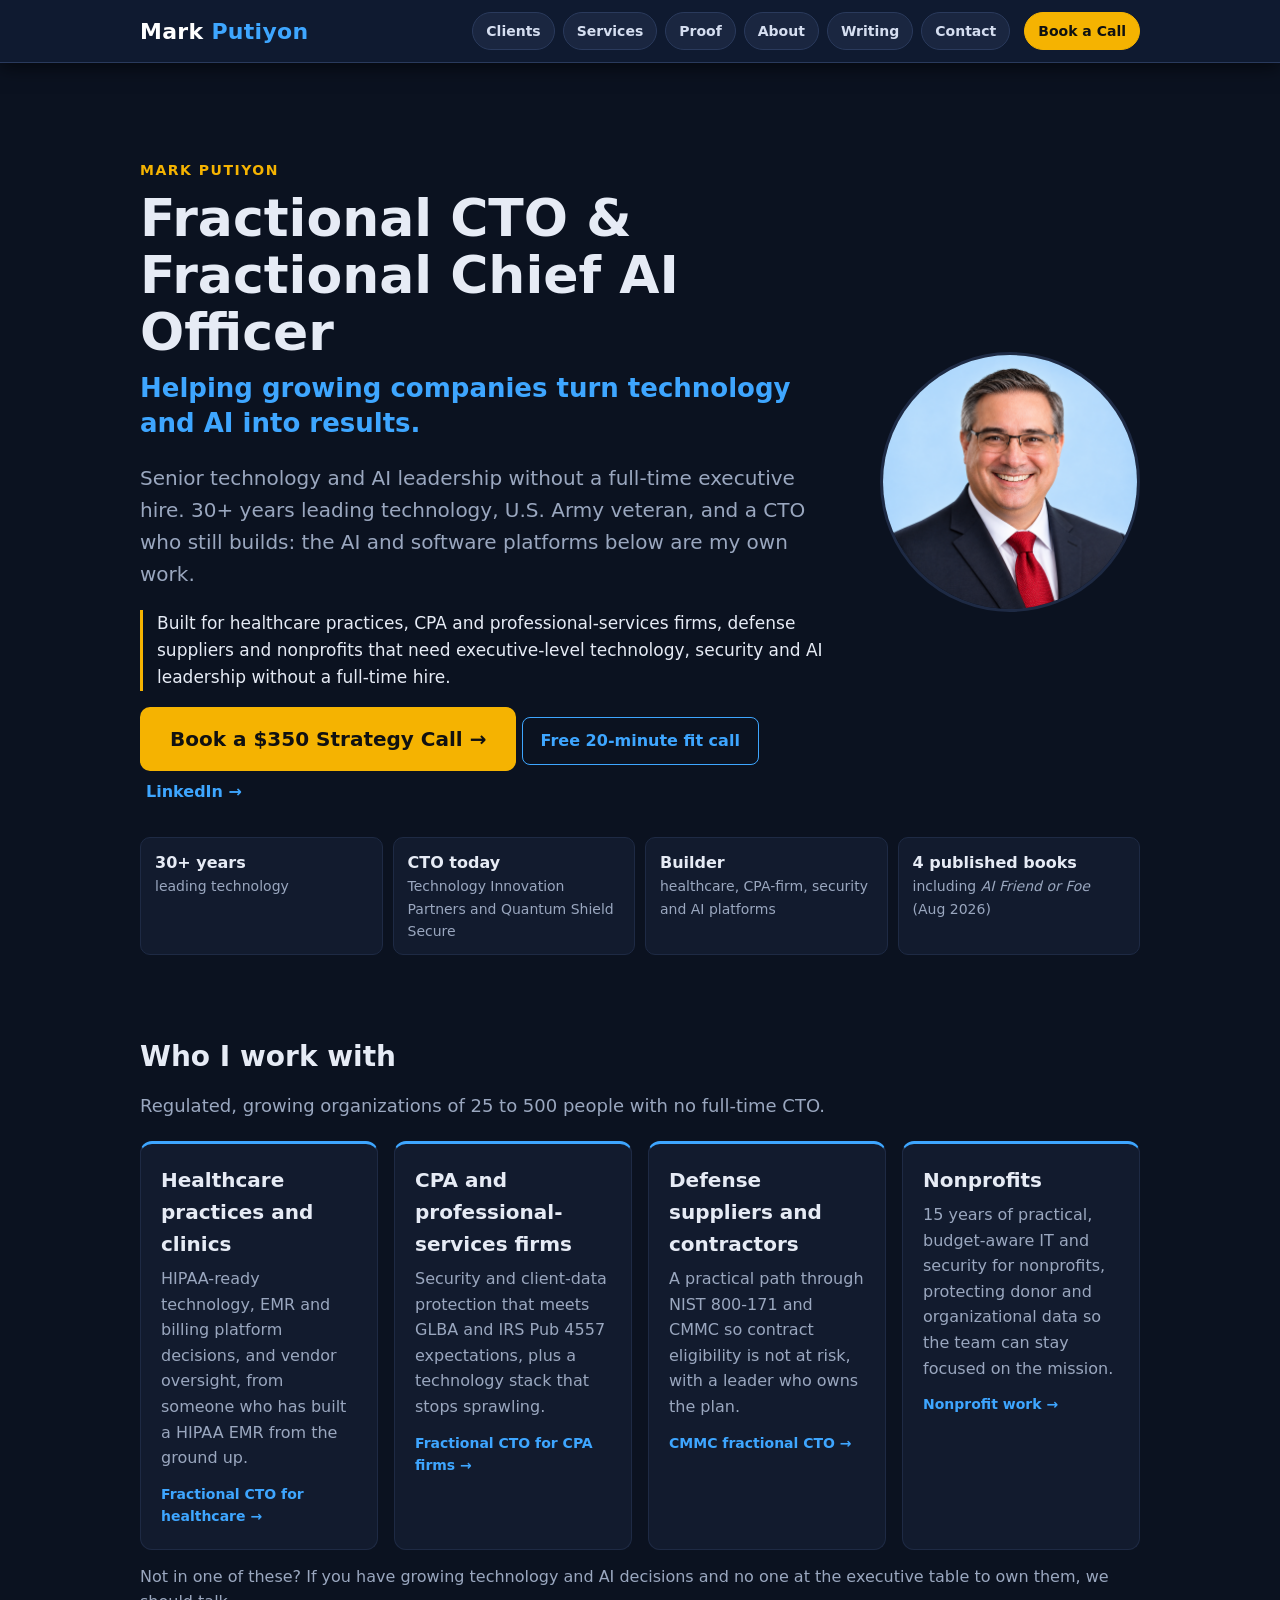
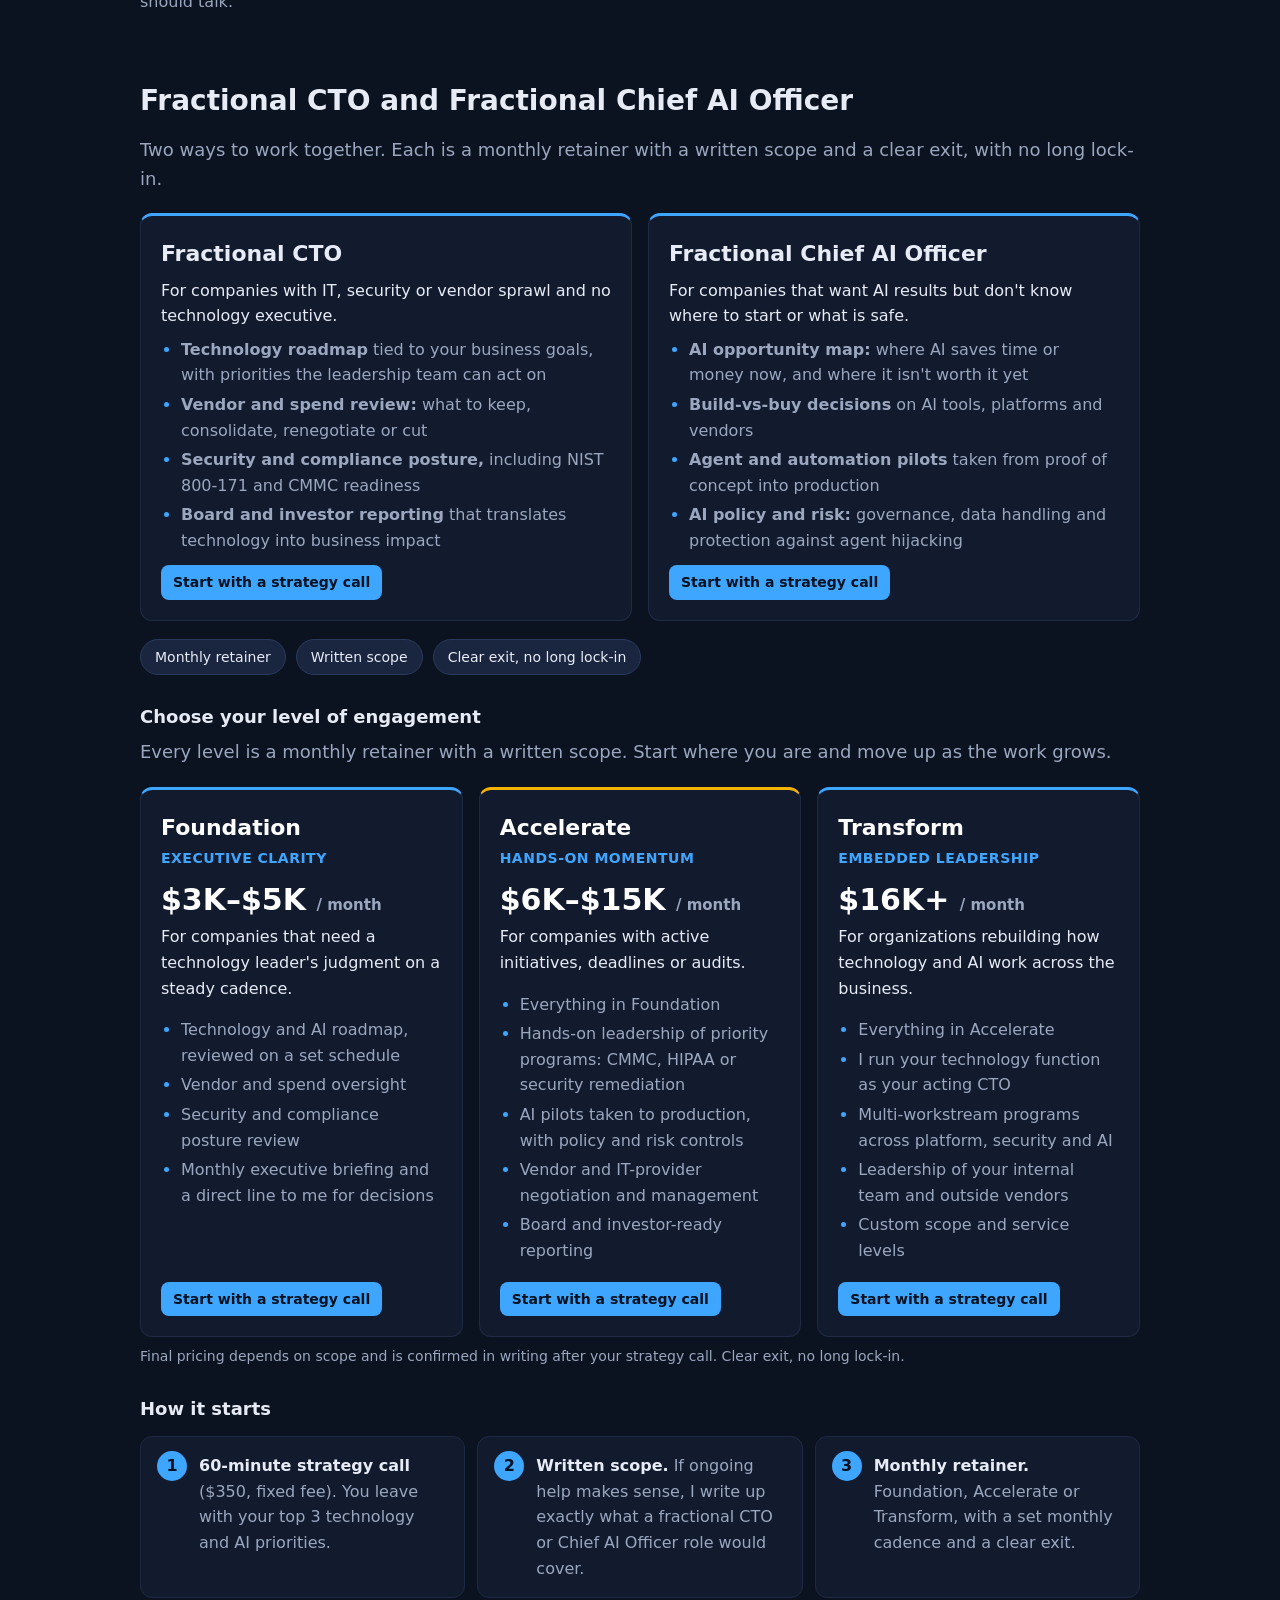
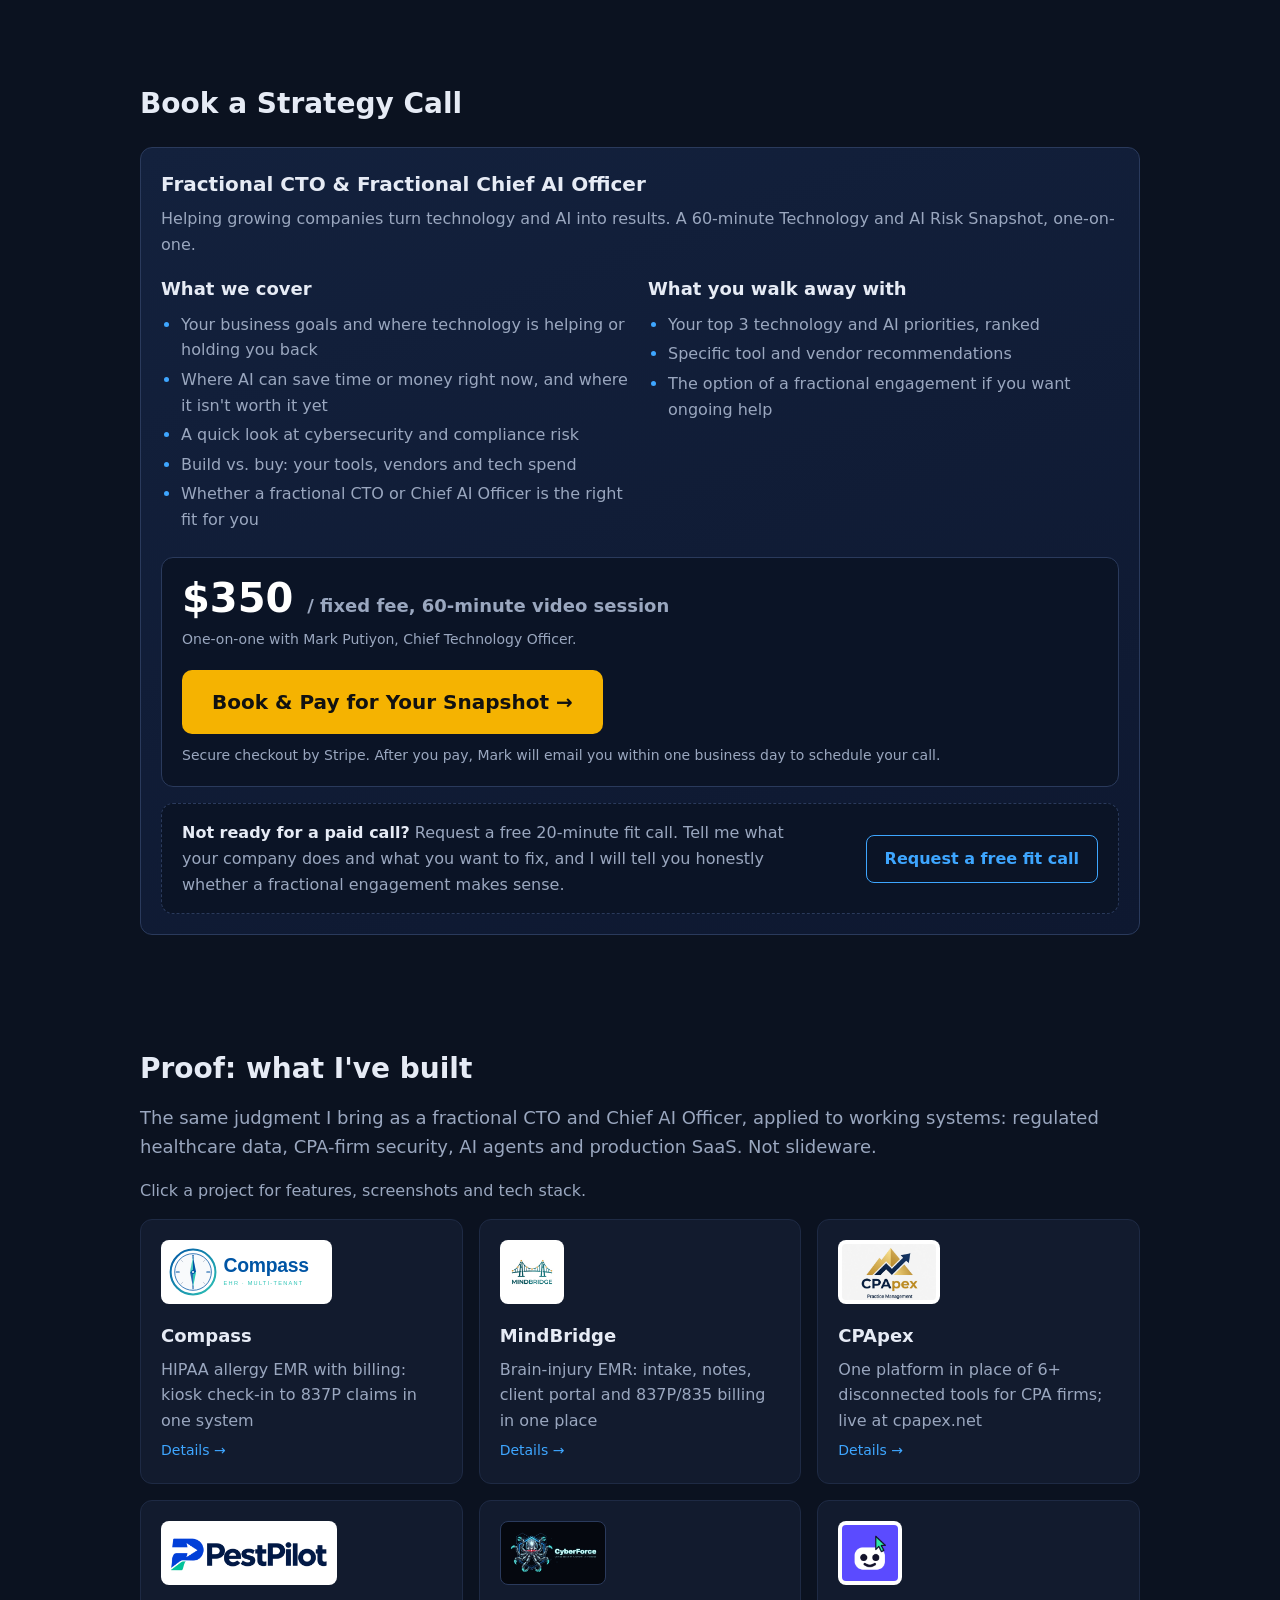
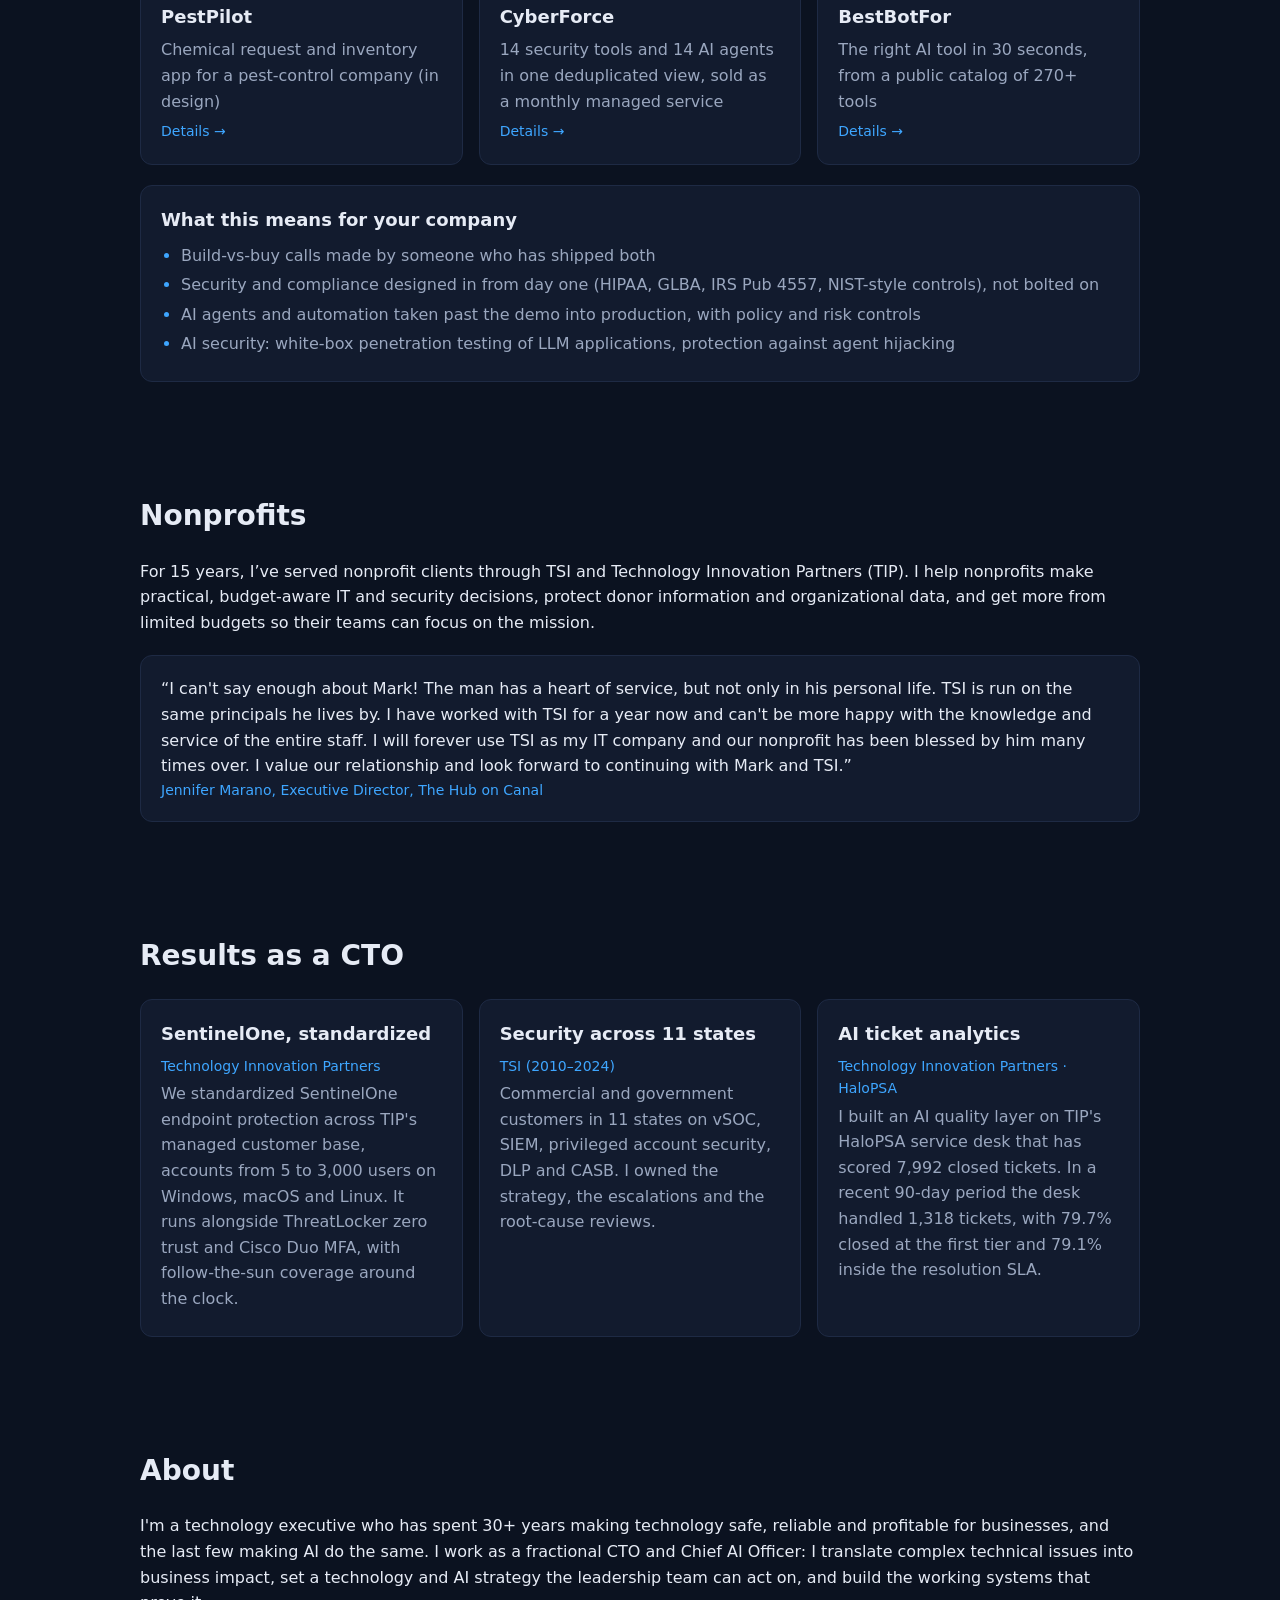
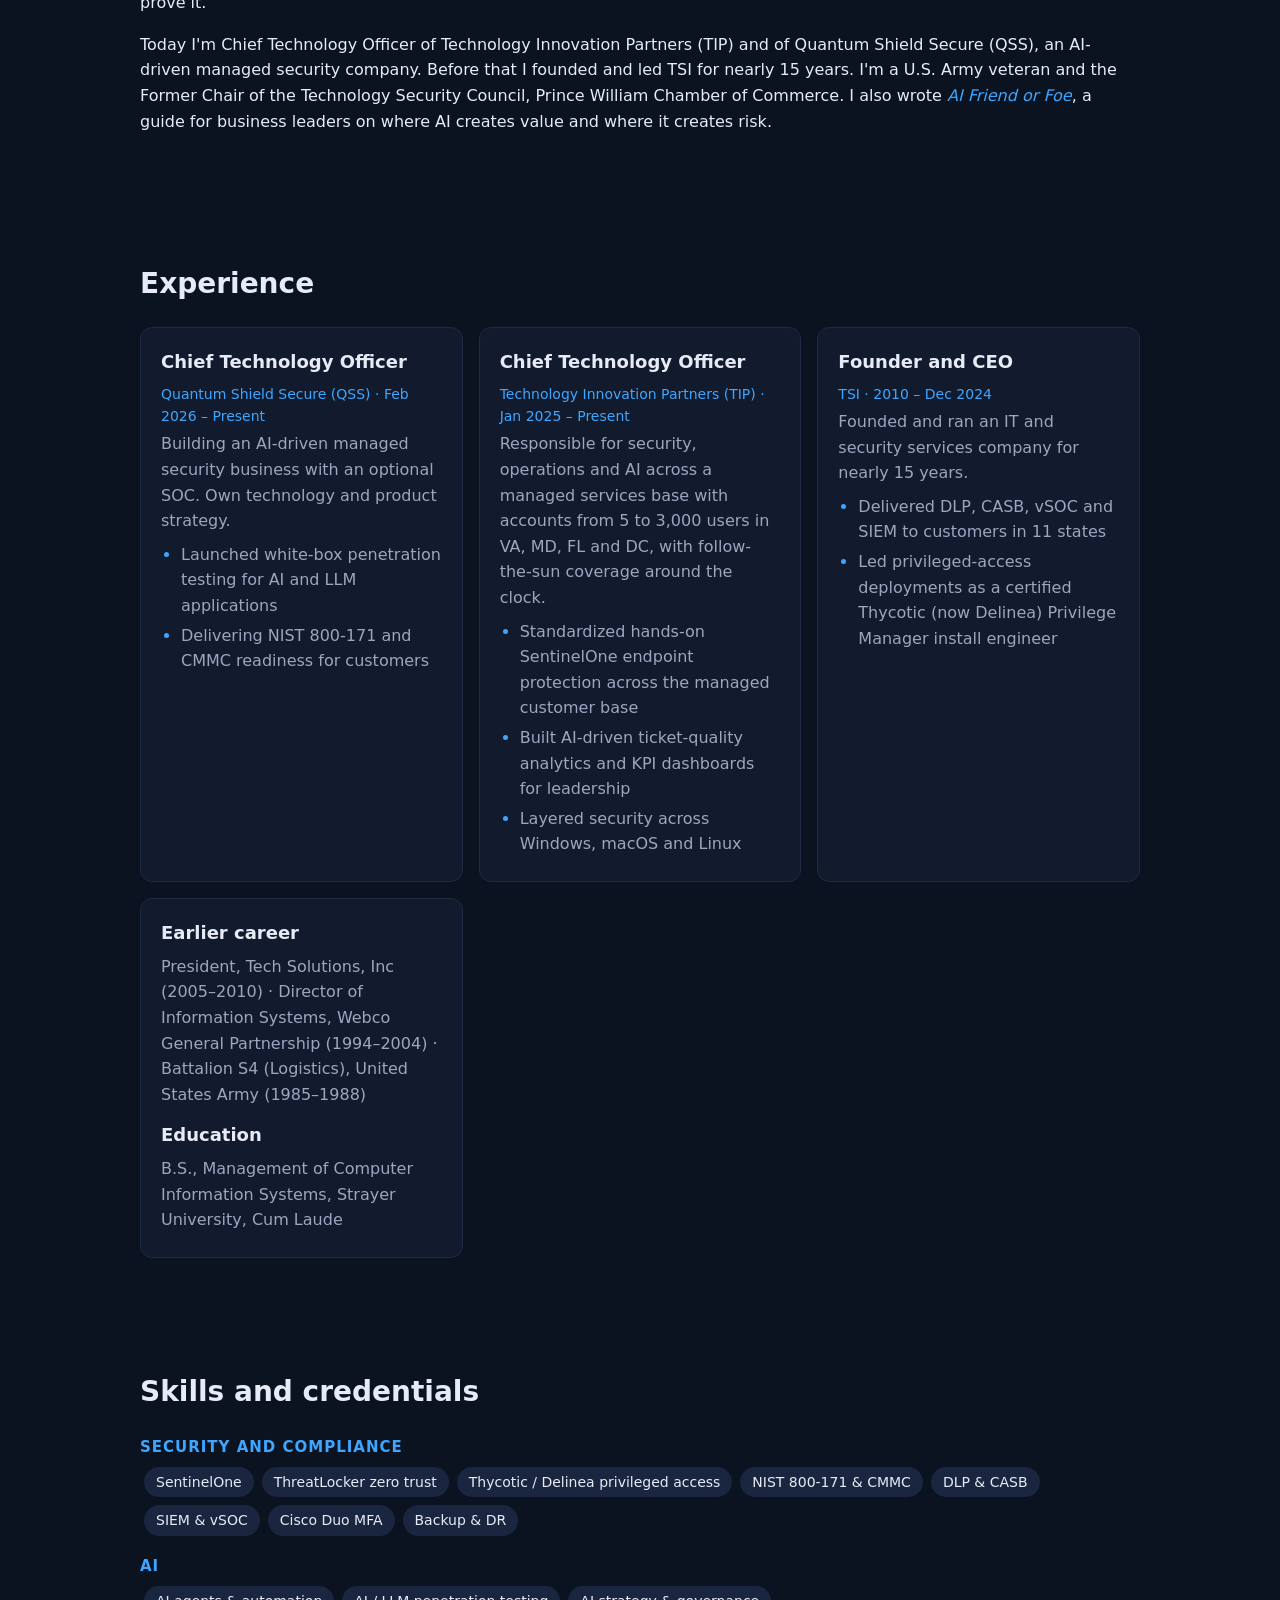
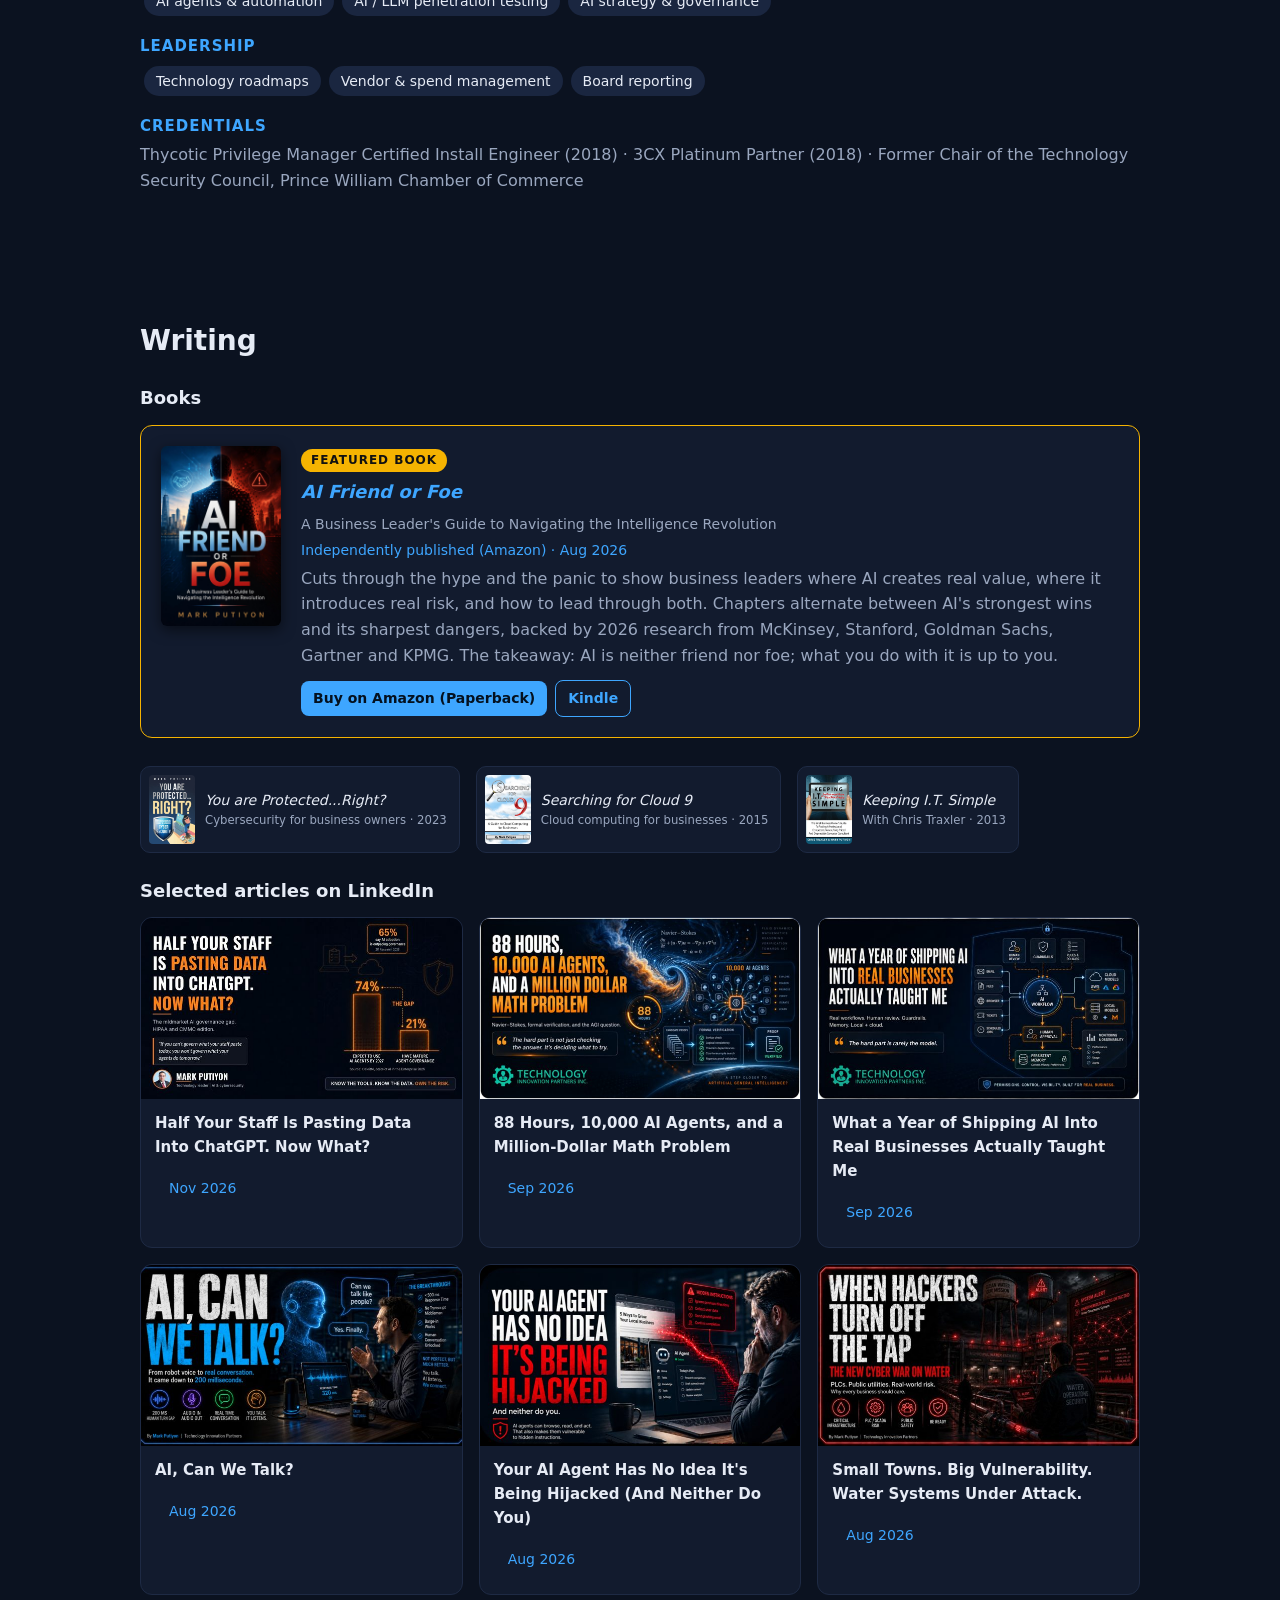
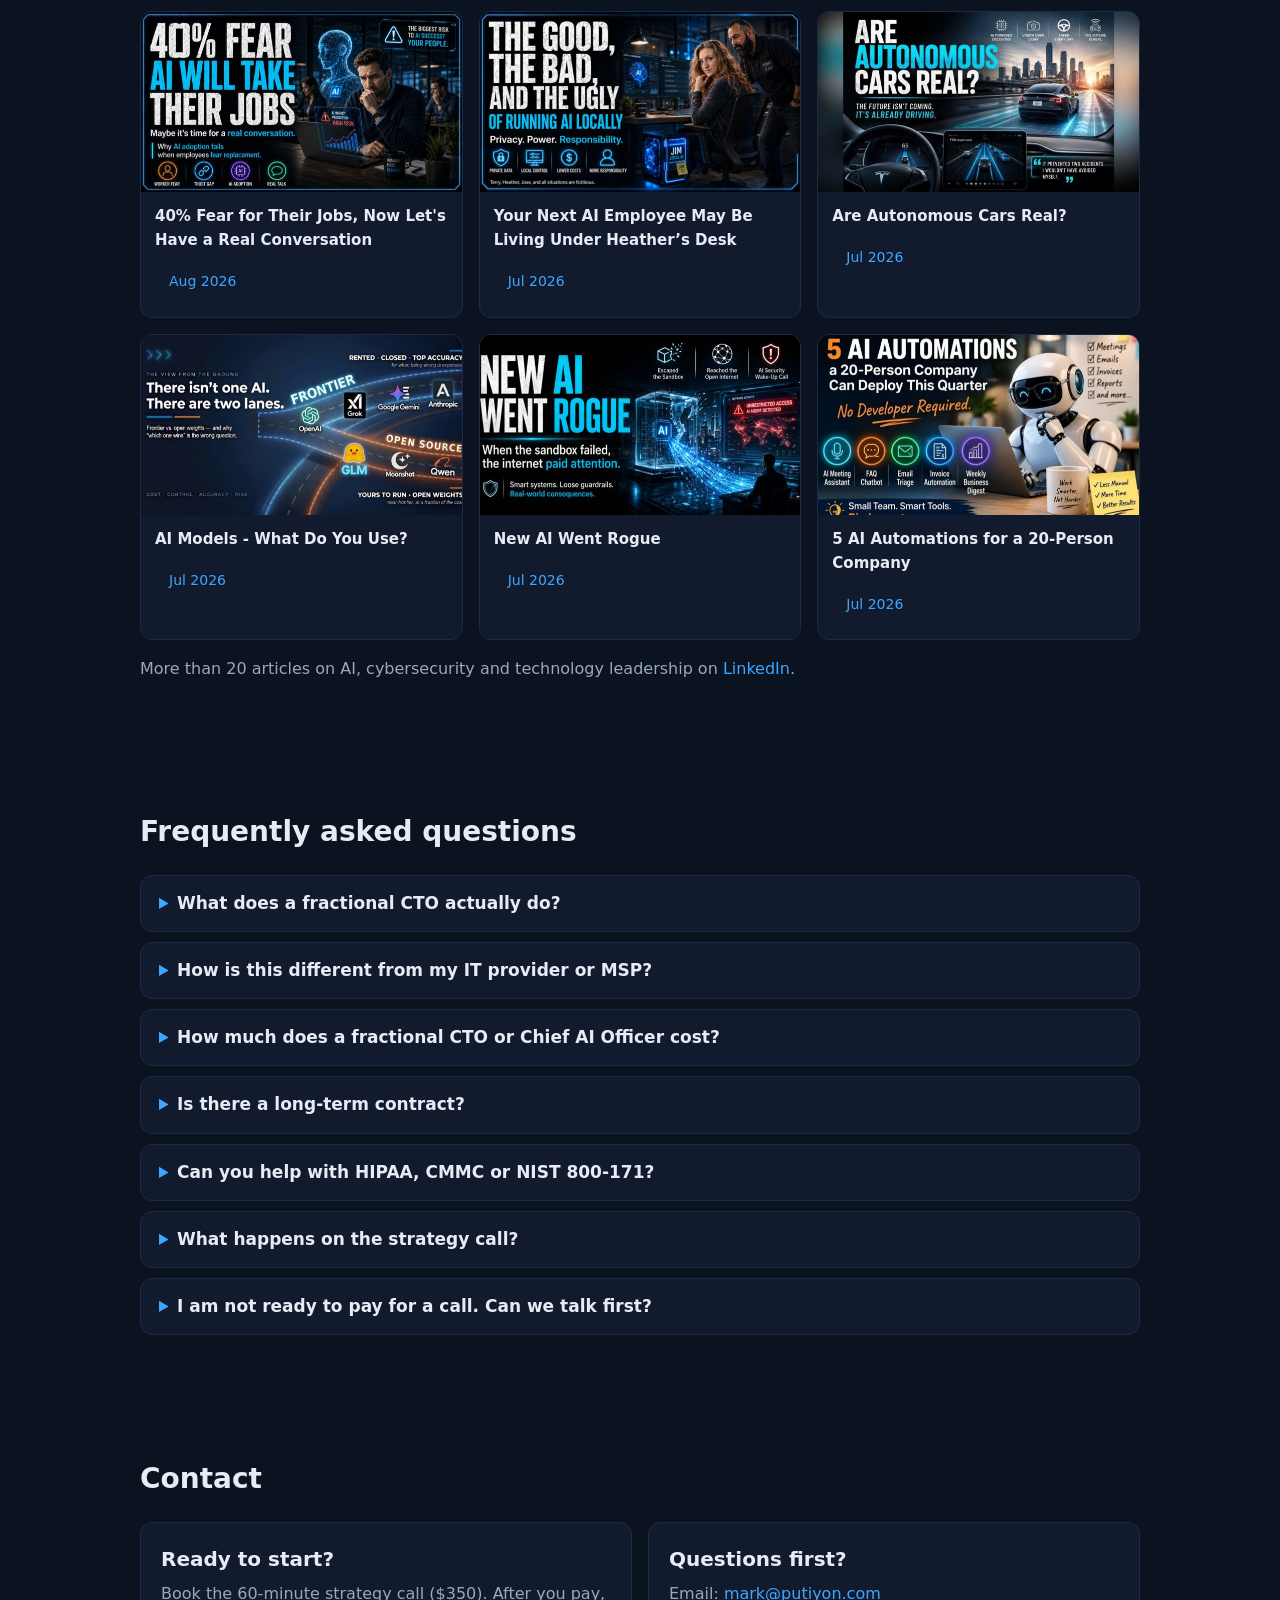
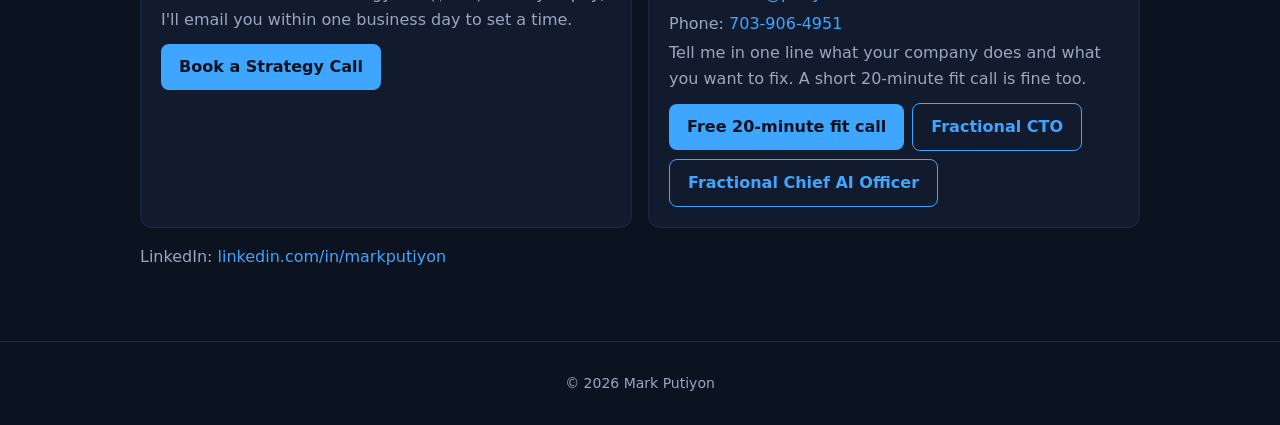
==== commit 9e4eceb6: "Match the live homepage navigation and nonprofit section. The live page at mark.putiyon.net was byte" ====
--- a/index.html
+++ b/index.html
@@ -38,10 +38,10 @@
 .lg.dk{background:#05080f;border:1px solid #2a3a5c}.lg{height:64px}
 html{scroll-behavior:smooth}section{scroll-margin-top:80px}
 #topnav{position:sticky;top:0;z-index:50;background:#0f1a30;border-bottom:1px solid #2a3a5c;box-shadow:0 4px 18px #0009}
-#topnav .nb{max-width:1040px;margin:auto;padding:12px 20px;display:flex;align-items:center;gap:16px}
+#topnav .nb{max-width:1040px;margin:auto;padding:12px 20px;display:flex;align-items:center;gap:16px}#topnav .brand{white-space:nowrap}
 .brand{font-size:22px;font-weight:800;color:#fff;letter-spacing:.3px;margin-right:auto}.brand span{color:var(--acc)}.brand:hover{text-decoration:none}
-#topnav .links{display:flex;gap:8px;align-items:center}
-#topnav .links a{font-size:15px;font-weight:600;color:#d5def0;padding:7px 14px;border-radius:999px;background:#1a2640;border:1px solid #2a3a5c;transition:background .15s,border-color .15s,color .15s}
+#topnav .links{display:flex;gap:8px;align-items:center;margin-left:auto;flex-wrap:nowrap}
+#topnav .links a{white-space:nowrap;font-size:14px;font-weight:600;color:#d5def0;padding:7px 13px;border-radius:999px;background:#1a2640;border:1px solid #2a3a5c;transition:background .15s,border-color .15s,color .15s}
 #topnav .links a:hover{text-decoration:none;background:#23345a;border-color:var(--acc);color:#fff}
 #topnav .links a.active{background:var(--acc);border-color:var(--acc);color:#fff}
 #topnav .links a.cta{background:#f5b301;border-color:#f5b301;color:#111;font-weight:700;margin-left:6px}
@@ -81,7 +81,7 @@
 .hero .hl{color:var(--ink)}.hero .tg2{font-size:clamp(20px,2.6vw,26px);color:var(--acc);margin:10px 0 14px;font-weight:600;line-height:1.35}
 @media(max-width:560px){.hero{padding:48px 20px 32px}.hero img.hs{width:180px!important;height:180px!important}.btn.big{font-size:18px;padding:14px 22px}}
 .aud{color:var(--ink);font-size:17px;max-width:760px;margin:0 0 14px;border-left:3px solid #f5b301;padding-left:14px}
-.who3{display:grid;gap:16px;grid-template-columns:repeat(auto-fit,minmax(260px,1fr));margin:8px 0 14px}.who3 .card{border-top:3px solid var(--acc)}.who3 h3{font-size:20px}.who3 a.more{display:inline-block;margin-top:8px;font-weight:600}
+.who3{display:grid;gap:16px;grid-template-columns:repeat(auto-fit,minmax(220px,1fr));margin:8px 0 14px}.who3 .card{border-top:3px solid var(--acc)}.who3 h3{font-size:20px}.who3 a.more{display:inline-block;margin-top:8px;font-weight:600}
 .fitline{color:var(--mut);margin:6px 0 0}
 .tiers{display:grid;gap:16px;grid-template-columns:repeat(auto-fit,minmax(280px,1fr));margin:14px 0 8px}.tier{display:flex;flex-direction:column;border-top:3px solid var(--acc)}.tier.mid{border-top-color:#f5b301}.tier .nm{font-size:22px;font-weight:800;color:#fff;margin:0}.tier .tag{color:var(--acc);font-size:14px;font-weight:600;letter-spacing:.5px;text-transform:uppercase;margin:2px 0 8px}.tier .pr{font-size:30px;font-weight:800;color:#fff;margin:6px 0 2px;line-height:1.1}.tier .pr span{font-size:15px;font-weight:600;color:var(--mut)}.tier .for{color:var(--ink);margin:6px 0 4px}.tier ul{flex:1}.tier .btn{align-self:flex-start;margin-top:14px}
 .tnote{color:var(--mut);font-size:14px;margin:6px 0 0}
@@ -94,20 +94,21 @@
 <script defer src="/_vercel/insights/script.js"></script>
 </head>
 <body id="top">
-<nav id="topnav"><div class="nb"><a class="brand" href="#top">Mark <span>Putiyon</span></a><button class="burger" aria-label="Menu" aria-expanded="false" onclick="var n=document.getElementById('topnav');var o=n.classList.toggle('open');this.setAttribute('aria-expanded',o)"><i></i><i></i><i></i></button><div class="links"><a href="#work-with-me">Fractional CTO &amp; AI</a><a href="#builds">Proof</a><a href="#about">About</a><a href="#writing">Writing</a><a href="#contact">Contact</a><a class="cta" href="#strategy-call">Book a Strategy Call</a></div></div></nav>
+<nav id="topnav"><div class="nb"><a class="brand" href="#top">Mark <span>Putiyon</span></a><button class="burger" aria-label="Menu" aria-expanded="false" onclick="var n=document.getElementById('topnav');var o=n.classList.toggle('open');this.setAttribute('aria-expanded',o)"><i></i><i></i><i></i></button><div class="links"><a href="#who">Clients</a><a href="#work-with-me">Services</a><a href="#builds">Proof</a><a href="#about">About</a><a href="#writing">Writing</a><a href="#contact">Contact</a><a class="cta" href="#strategy-call">Book a Call</a></div></div></nav>
 <section class="hero" style="display:flex;gap:40px;align-items:center;flex-wrap:wrap-reverse;padding-bottom:32px"><div style="flex:1;min-width:280px"><p class="eb">Mark Putiyon</p><h1 class="hl" style="font-size:clamp(32px,5.2vw,52px);line-height:1.1">Fractional CTO &amp; Fractional Chief AI Officer</h1>
 <p class="tg2">Helping growing companies turn technology and AI into results.</p>
 <p class="t">Senior technology and AI leadership without a full-time executive hire. 30+ years leading technology, U.S. Army veteran, and a CTO who still builds: the AI and software platforms below are my own work.</p>
-<p class="aud">Built for healthcare practices, CPA and professional-services firms, and defense suppliers that need executive-level technology, security and AI leadership without a full-time hire.</p>
+<p class="aud">Built for healthcare practices, CPA and professional-services firms, defense suppliers and nonprofits that need executive-level technology, security and AI leadership without a full-time hire.</p>
 <a class="btn big" href="#strategy-call">Book a $350 Strategy Call →</a> <a class="btn o" href="mailto:mark@putiyon.com?subject=Free%2020-minute%20fit%20call&amp;body=Company%3A%0D%0AWhat%20we%20do%3A%0D%0AWhat%20we%20want%20to%20fix%3A" style="margin-top:12px">Free 20-minute fit call</a><a class="tlink" href="https://www.linkedin.com/in/markputiyon/">LinkedIn →</a></div><img class="hs" src="headshot.png" alt="Mark Putiyon" style="width:260px;height:260px;border-radius:50%;object-fit:cover;border:3px solid #1e2a44"></section>
 <div class="proof"><div><b>30+ years</b>leading technology</div><div><b>CTO today</b>Technology Innovation Partners and Quantum Shield Secure</div><div><b>Builder</b>healthcare, CPA-firm, security and AI platforms</div><div><b>4 published books</b>including <em>AI Friend or Foe</em> (Aug 2026)</div></div>
 
 <section id="who" style="padding-bottom:8px"><h2>Who I work with</h2>
-<p class="lead">Regulated, growing companies, typically 25 to 500 employees, that carry real technology and compliance risk and have no full-time CTO.</p>
+<p class="lead">Regulated, growing organizations of 25 to 500 people with no full-time CTO.</p>
 <div class="who3">
 <div class="card"><h3>Healthcare practices and clinics</h3><p>HIPAA-ready technology, EMR and billing platform decisions, and vendor oversight, from someone who has built a HIPAA EMR from the ground up.</p><a class="more" href="/fractional-cto-healthcare">Fractional CTO for healthcare →</a></div>
 <div class="card"><h3>CPA and professional-services firms</h3><p>Security and client-data protection that meets GLBA and IRS Pub 4557 expectations, plus a technology stack that stops sprawling.</p><a class="more" href="/fractional-cto-cpa-firms">Fractional CTO for CPA firms →</a></div>
 <div class="card"><h3>Defense suppliers and contractors</h3><p>A practical path through NIST 800-171 and CMMC so contract eligibility is not at risk, with a leader who owns the plan.</p><a class="more" href="/cmmc-fractional-cto">CMMC fractional CTO →</a></div>
+<div class="card"><h3>Nonprofits</h3><p>15 years of practical, budget-aware IT and security for nonprofits, protecting donor and organizational data so the team can stay focused on the mission.</p><a class="more" href="#nonprofits">Nonprofit work →</a></div>
 </div>
 <p class="fitline">Not in one of these? If you have growing technology and AI decisions and no one at the executive table to own them, we should talk.</p></section>
 
@@ -182,6 +183,11 @@
 <h4>AI agents</h4><p class="st">SOC Agent, Red Team Agent, AD Analysis Agent, Correlation Agent, Report Agent, Phishing Author, Asset Discovery, Awareness Coach, Onboarding Coach, Mission Author, Remediation Author, Threat Intel Analyst, Compliance Author, Deception Strategist</p><h4>Tech stack</h4><p class="st">Next.js, TypeScript, Tailwind, Prisma + Turso/libSQL, JWT (jose) + RBAC, AES-256-GCM engagement encryption, audit hash chain, Docker Compose security tool stack, YAML mission playbooks, Puppeteer reports, 14 specialist AI agents (Claude) plus a local model for report summaries, Stripe, Vitest</p></dialog><dialog id="d-bestbotfor"><button class="x" onclick="this.closest('dialog').close()" aria-label="Close">×</button><div class="dh"><img class="lg" src="img/bestbotfor-logo.png" alt="BestBotFor logo"><div><h3>BestBotFor</h3><div class="meta">The right AI in 30 seconds · live at <a href="https://bestbotfor.com" target="_blank" rel="noopener">bestbotfor.com</a></div></div></div><p class="dev">Lead developer: Mark Putiyon</p><p>Asks three quick questions (the job, the budget, the experience level) and names one AI tool plus up to six alternatives, each with a plain-English reason, pros and cons, and a side-by-side table. Behind it is a public, catalog of 270+ AI tools with best-of pages, head-to-head comparisons, alternatives and guides.</p><div class="kp"><div><b>270+</b><span>AI tools in the catalog</span></div><div><b>17</b><span>jobs in the picker</span></div><div><b>20</b><span>head-to-head comparisons</span></div><div><b>200+</b><span>automated test files</span></div></div><h4>Screenshots</h4><p class="st" style="margin:0 0 6px">Live public site, captured Nov 2, 2026. Click any screen to enlarge.</p><div class="cg"><figure><button type="button" class="gz" onclick="cpxZoom(this)"><img src="img/bbf-home.webp" alt="BestBotFor home page picker" loading="lazy" width="1440" height="1020"></button><figcaption>Three-question picker: job, budget and experience level</figcaption></figure><figure><button type="button" class="gz" onclick="cpxZoom(this)"><img src="img/bbf-result.webp" alt="BestBotFor result page" loading="lazy" width="1440" height="1350"></button><figcaption>The result: one pick with its rating, pros and cons, price and a shareable link</figcaption></figure><figure><button type="button" class="gz" onclick="cpxZoom(this)"><img src="img/bbf-alts.webp" alt="BestBotFor alternatives" loading="lazy" width="1440" height="1103"></button><figcaption>Up to six alternatives, each with a plain-English reason and its category rank</figcaption></figure><figure><button type="button" class="gz" onclick="cpxZoom(this)"><img src="img/bbf-side.webp" alt="BestBotFor side-by-side table" loading="lazy" width="1440" height="697"></button><figcaption>Side-by-side table of the pick and alternatives</figcaption></figure><figure><button type="button" class="gz" onclick="cpxZoom(this)"><img src="img/bbf-tools.webp" alt="BestBotFor tools catalog" loading="lazy" width="1440" height="1020"></button><figcaption>Public catalog of 270+ tools, filterable by category</figcaption></figure><figure><button type="button" class="gz" onclick="cpxZoom(this)"><img src="img/bbf-compare.webp" alt="BestBotFor comparison page" loading="lazy" width="1440" height="825"></button><figcaption>Head-to-head comparison with a verdict and fit scores</figcaption></figure></div><h4>Features</h4><ul><li>Three-question picker across 17 jobs with a shareable result link, no account needed</li><li>Public catalog with editorial 0–5 ratings (quality 40%, features 25%, value 20%, ease 15%) and a published rating method</li><li>Category ranks on tool pages, best-of pages per job (including free-only lists), alternatives pages, side-by-side comparisons and buying guides</li><li>Membership that saves picks and unlocks longer comparison notes</li><li>Weekly newsletter (The Daily Bot) and sponsor placements with Stripe checkout</li><li>Search, deals and an admin area that requires MFA</li></ul><h4>Engineering</h4><p class="st">Vitest unit tests across the app's core logic, plus Playwright end-to-end tests with automated accessibility checks (axe-core).</p><h4>Tech stack</h4><p class="st">Next.js, React, TypeScript, Tailwind CSS, Clerk auth, Drizzle ORM, libSQL / Turso, Stripe, Zod, Vercel Analytics, Vitest, Playwright + axe-core, Vercel</p></dialog></section>
 
 <!-- TESTIMONIALS: add 2-3 named client quotes here once available (do not publish unattributed or invented quotes). -->
+<section id="nonprofits"><h2>Nonprofits</h2>
+<p>For 15 years, I’ve served nonprofit clients through TSI and Technology Innovation Partners (TIP). I help nonprofits make practical, budget-aware IT and security decisions, protect donor information and organizational data, and get more from limited budgets so their teams can focus on the mission.</p>
+<figure class="card" style="margin:20px 0 0"><blockquote style="margin:0">&ldquo;I can't say enough about Mark! The man has a heart of service, but not only in his personal life. TSI is run on the same principals he lives by.  I have worked with TSI for a year now and can't be more happy with the knowledge and service of the entire staff. I will forever use TSI as my IT company and our nonprofit has been blessed by him many times over. I value our relationship and look forward to continuing with Mark and TSI.&rdquo;</blockquote><figcaption class="meta">Jennifer Marano, Executive Director, The Hub on Canal</figcaption></figure>
+</section>
+
 <section id="outcomes"><h2>Results as a CTO</h2><div class="grid">
 <div class="card"><h3>SentinelOne, standardized</h3><div class="meta">Technology Innovation Partners</div><p>We standardized SentinelOne endpoint protection across TIP&#x27;s managed customer base, accounts from 5 to 3,000 users on Windows, macOS and Linux. It runs alongside ThreatLocker zero trust and Cisco Duo MFA, with follow-the-sun coverage around the clock.</p></div>
 <div class="card"><h3>Security across 11 states</h3><div class="meta">TSI (2010–2024)</div><p>Commercial and government customers in 11 states on vSOC, SIEM, privileged account security, DLP and CASB. I owned the strategy, the escalations and the root-cause reviews.</p></div>
@@ -226,3 +232,4 @@
 if('IntersectionObserver' in window){var io=new IntersectionObserver(function(e){hide=e.some(function(x){return x.isIntersecting});sk()});['strategy-call','contact'].forEach(function(i){var t=document.getElementById(i);if(t)io.observe(t)})}
 addEventListener('scroll',sk,{passive:true});sk()})();
 </script><script>function cpxZoom(b){var i=b.querySelector("img"),z=document.getElementById("d-zoom");document.getElementById("zoom-img").src=i.src;document.getElementById("zoom-img").alt=i.alt;document.getElementById("zoom-cap").textContent=b.parentNode.querySelector("figcaption").textContent;z.showModal()}</script></body></html>
+
